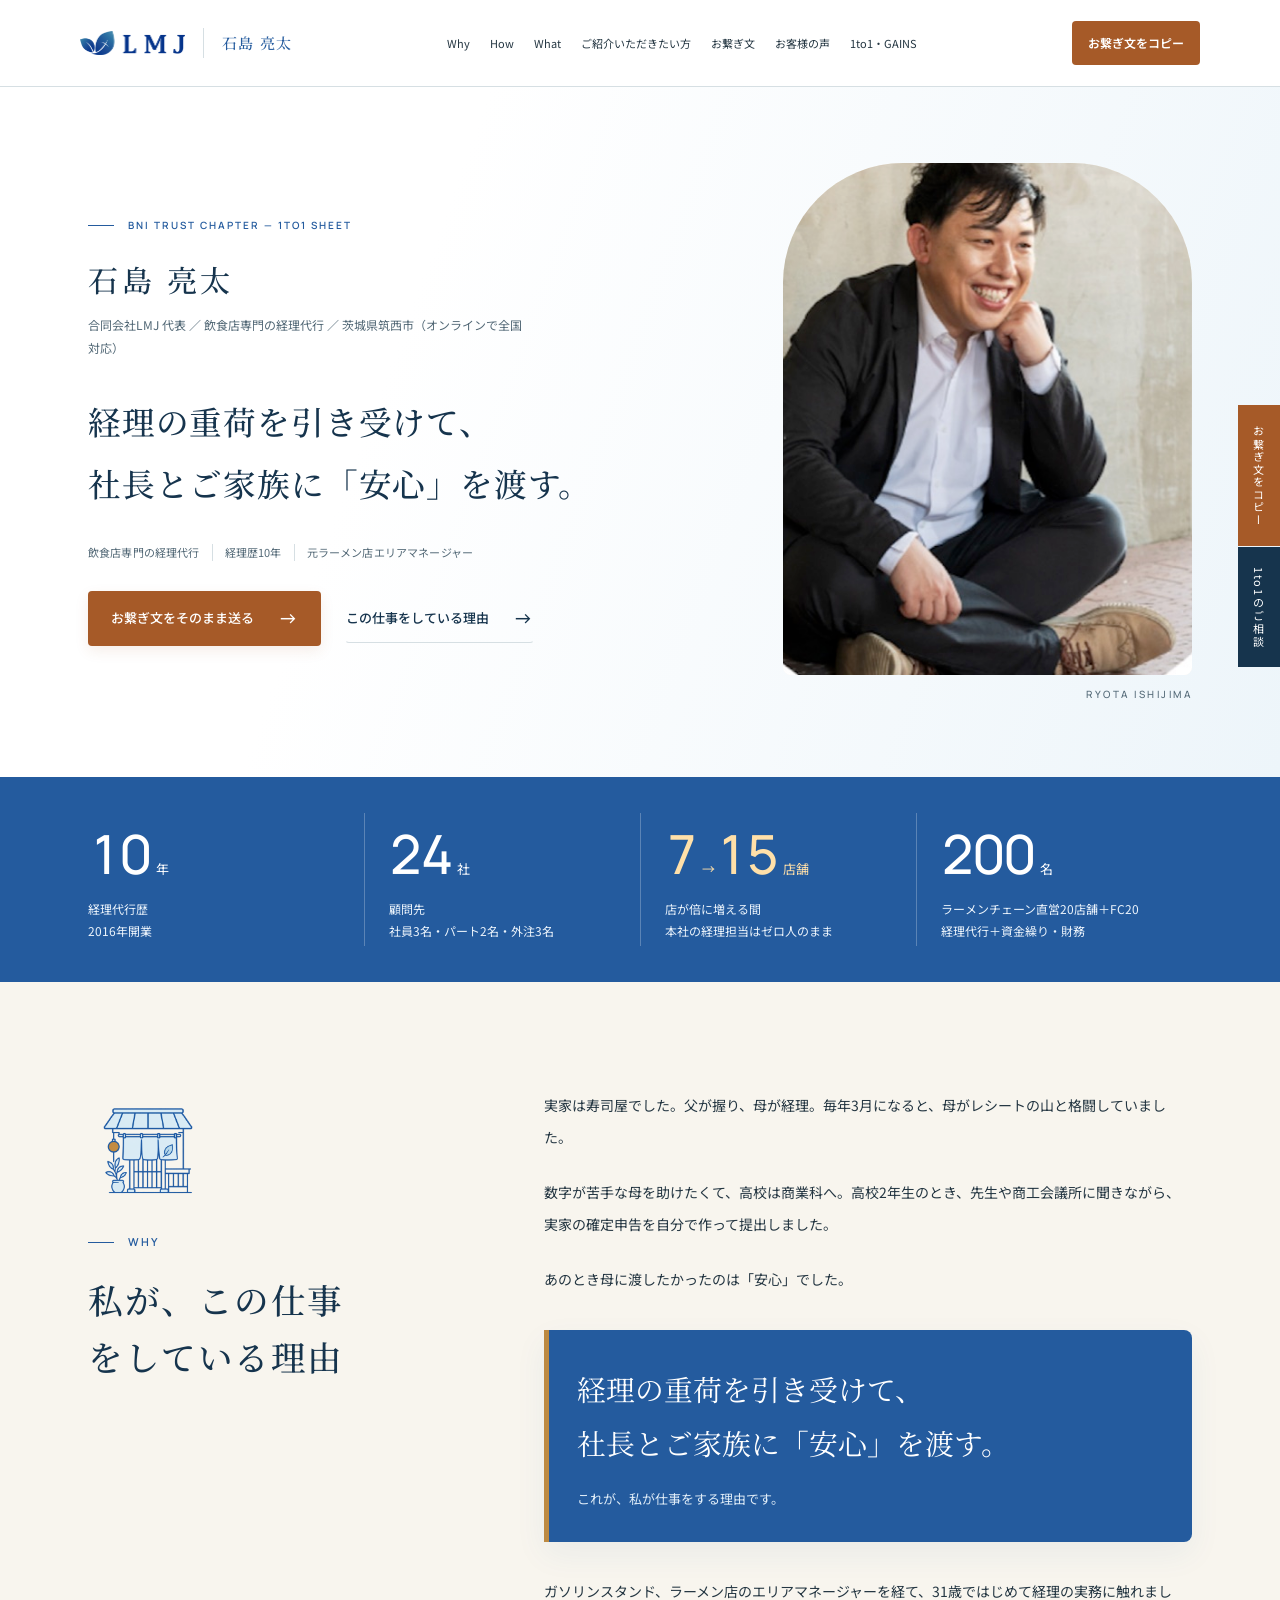
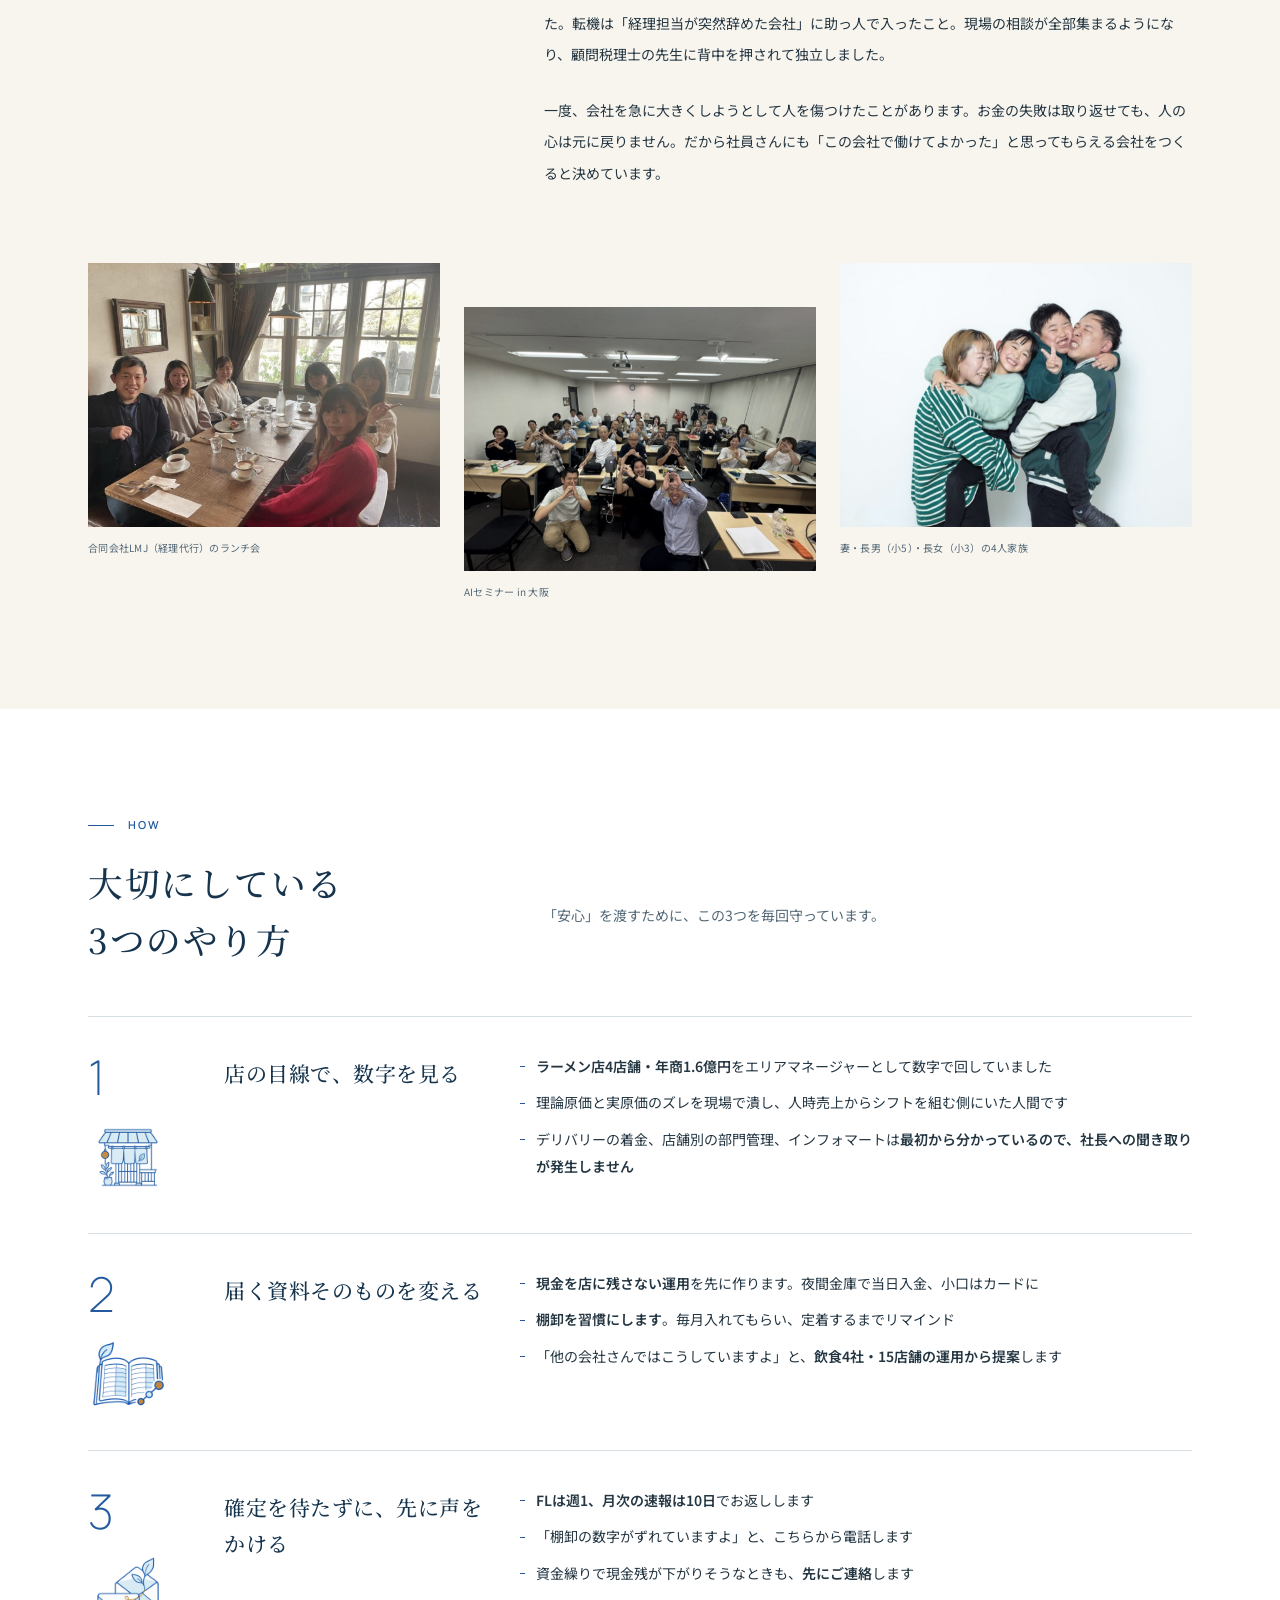
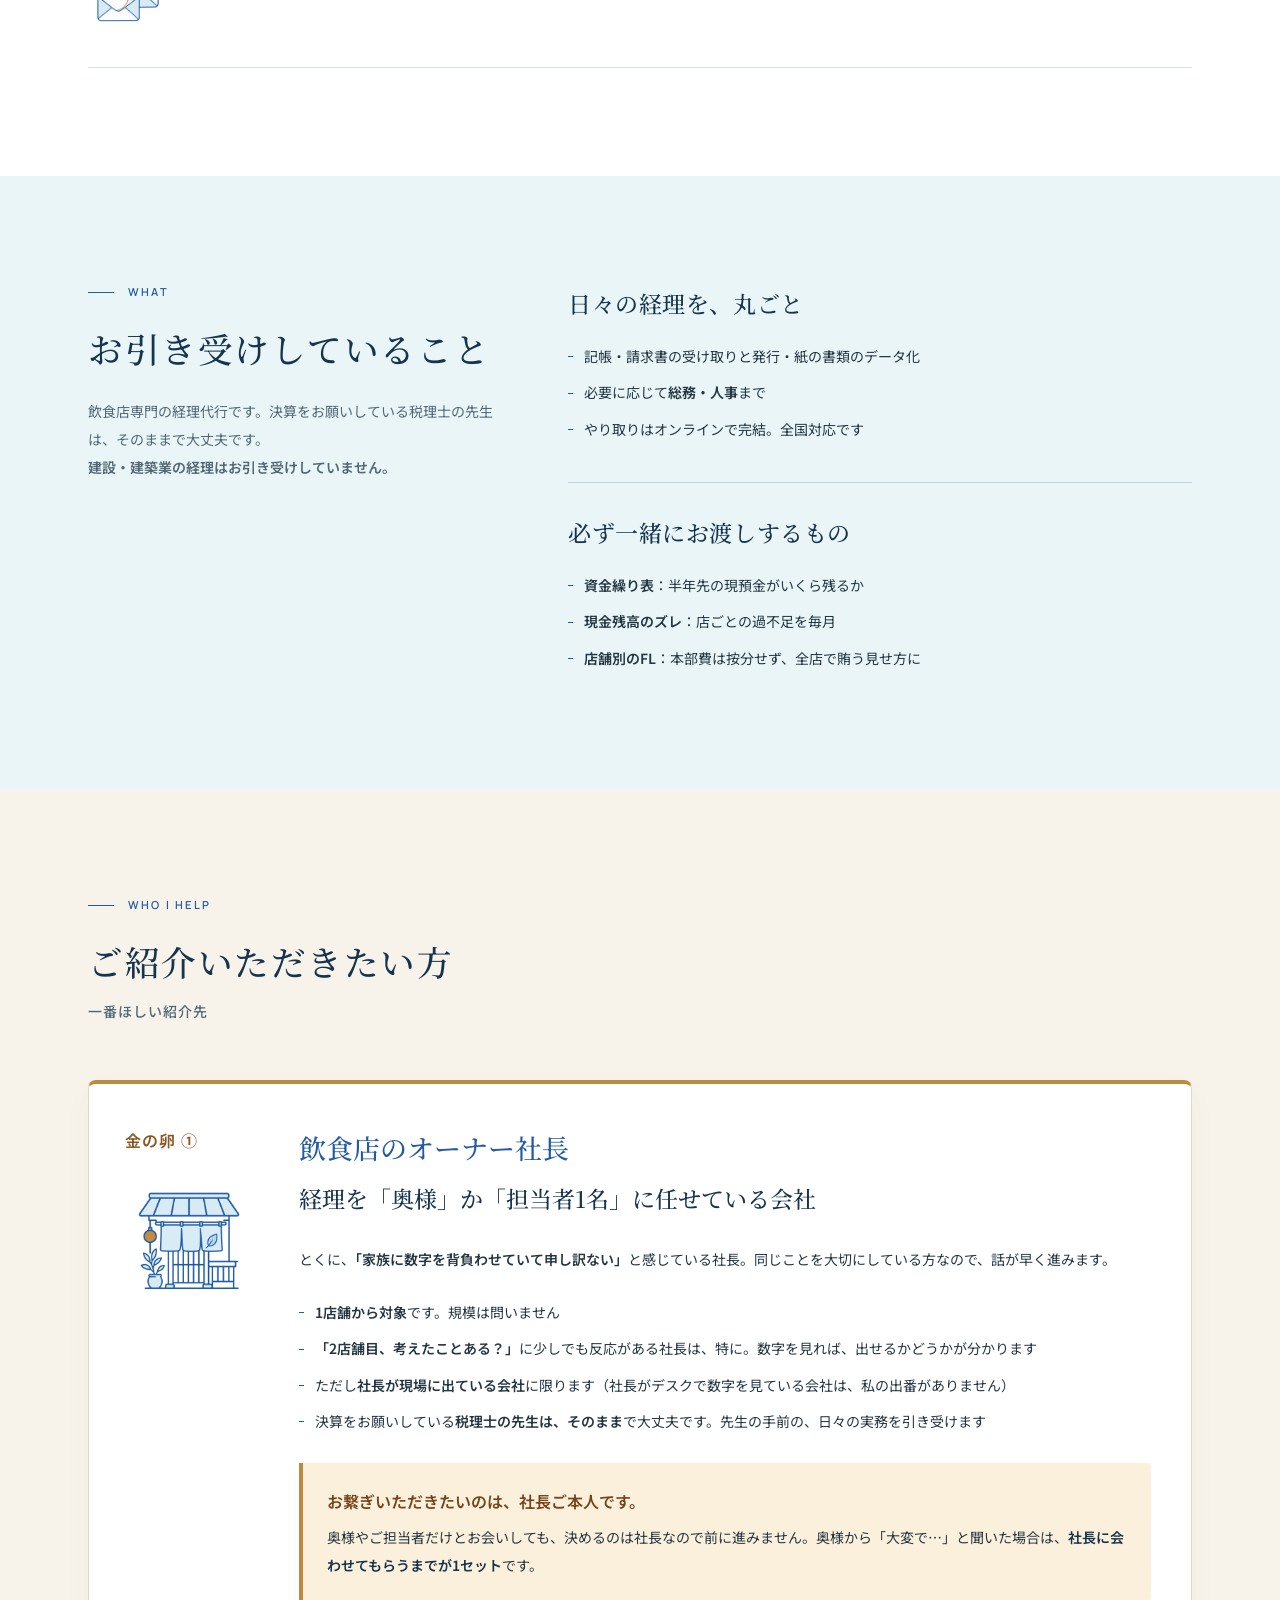
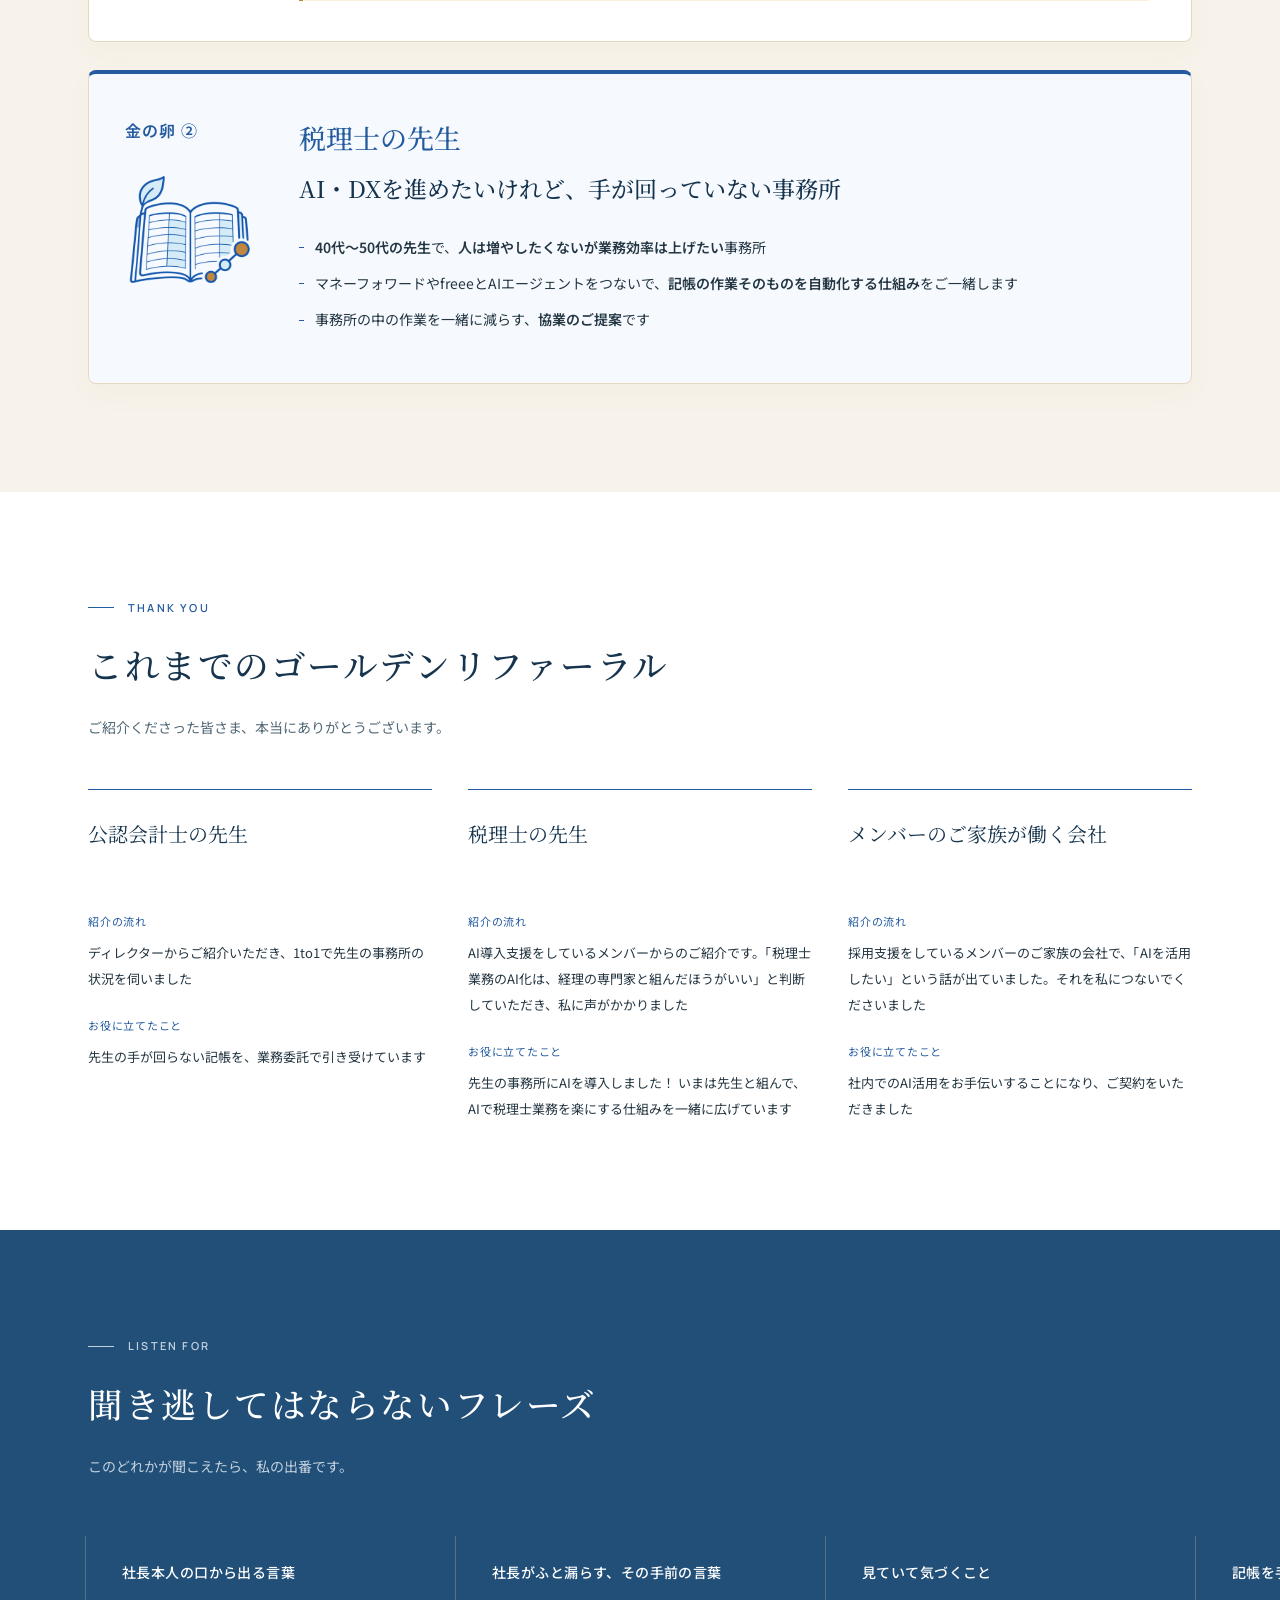
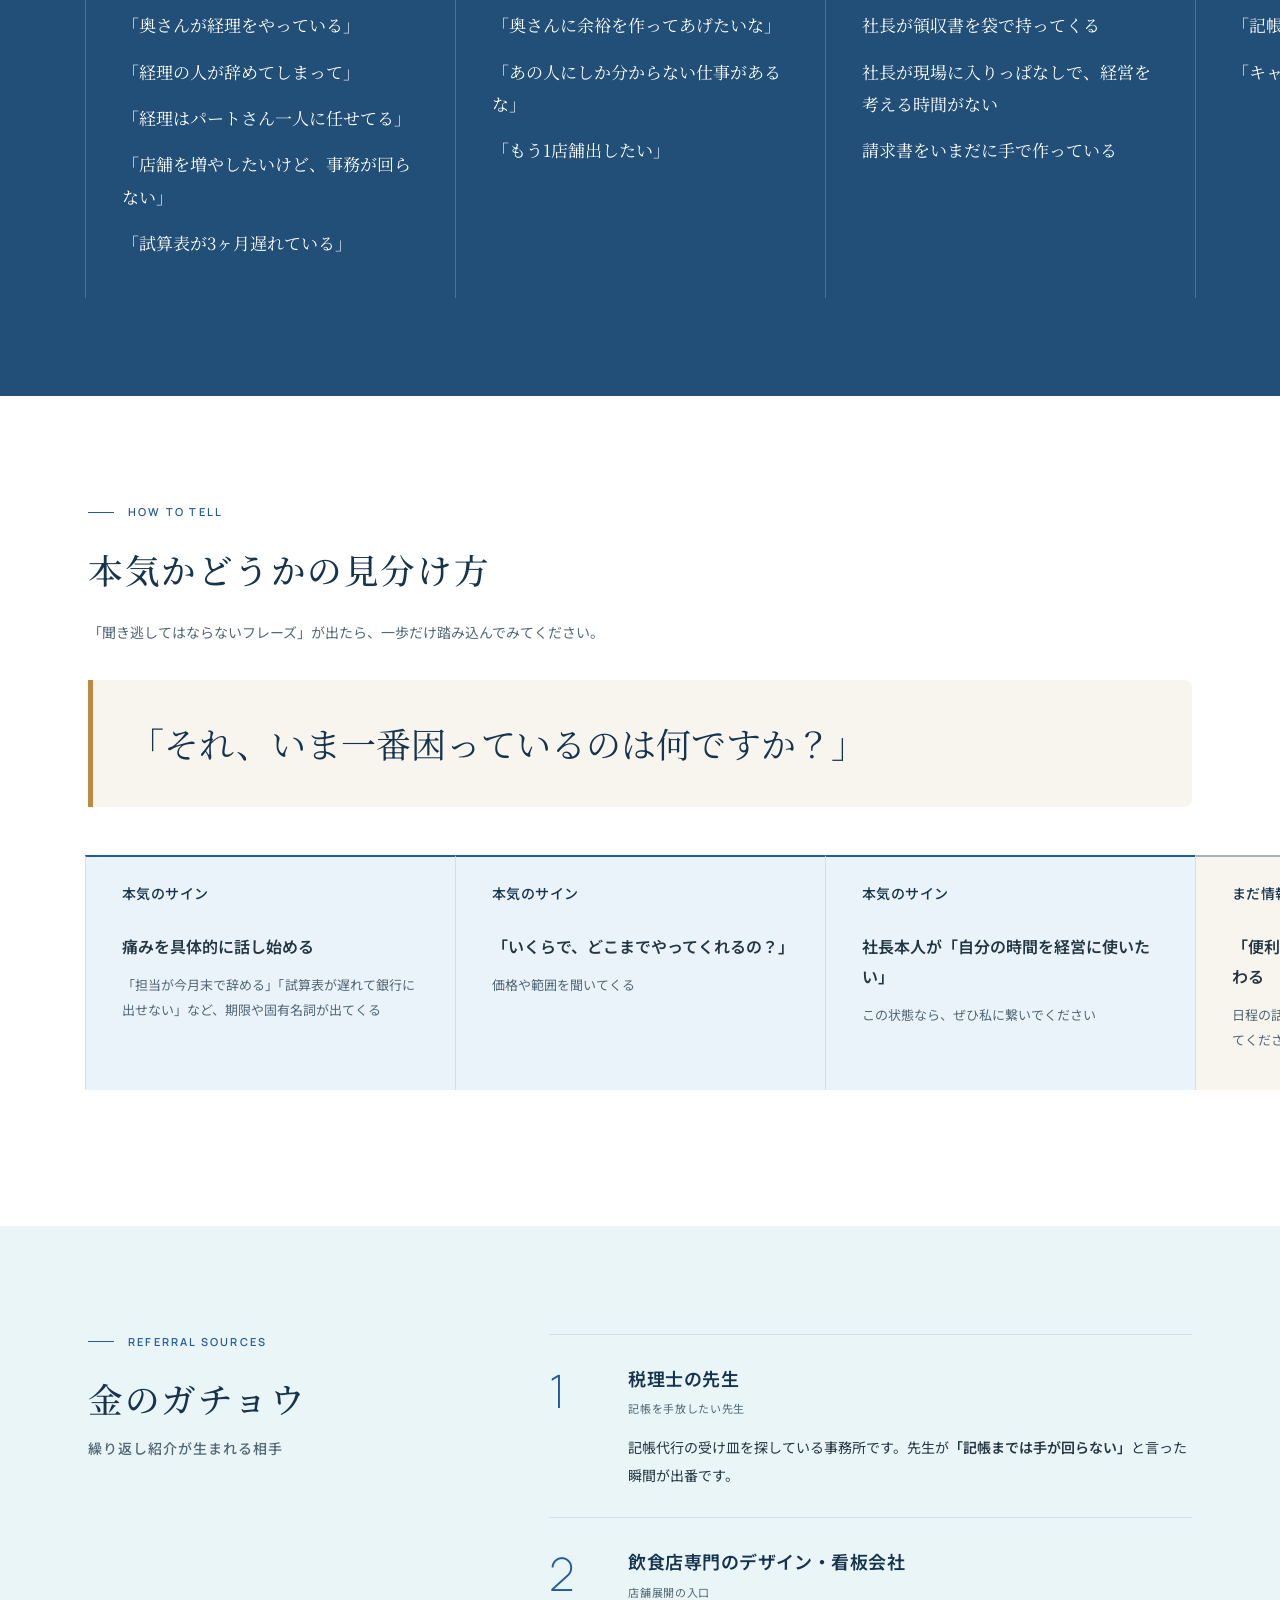
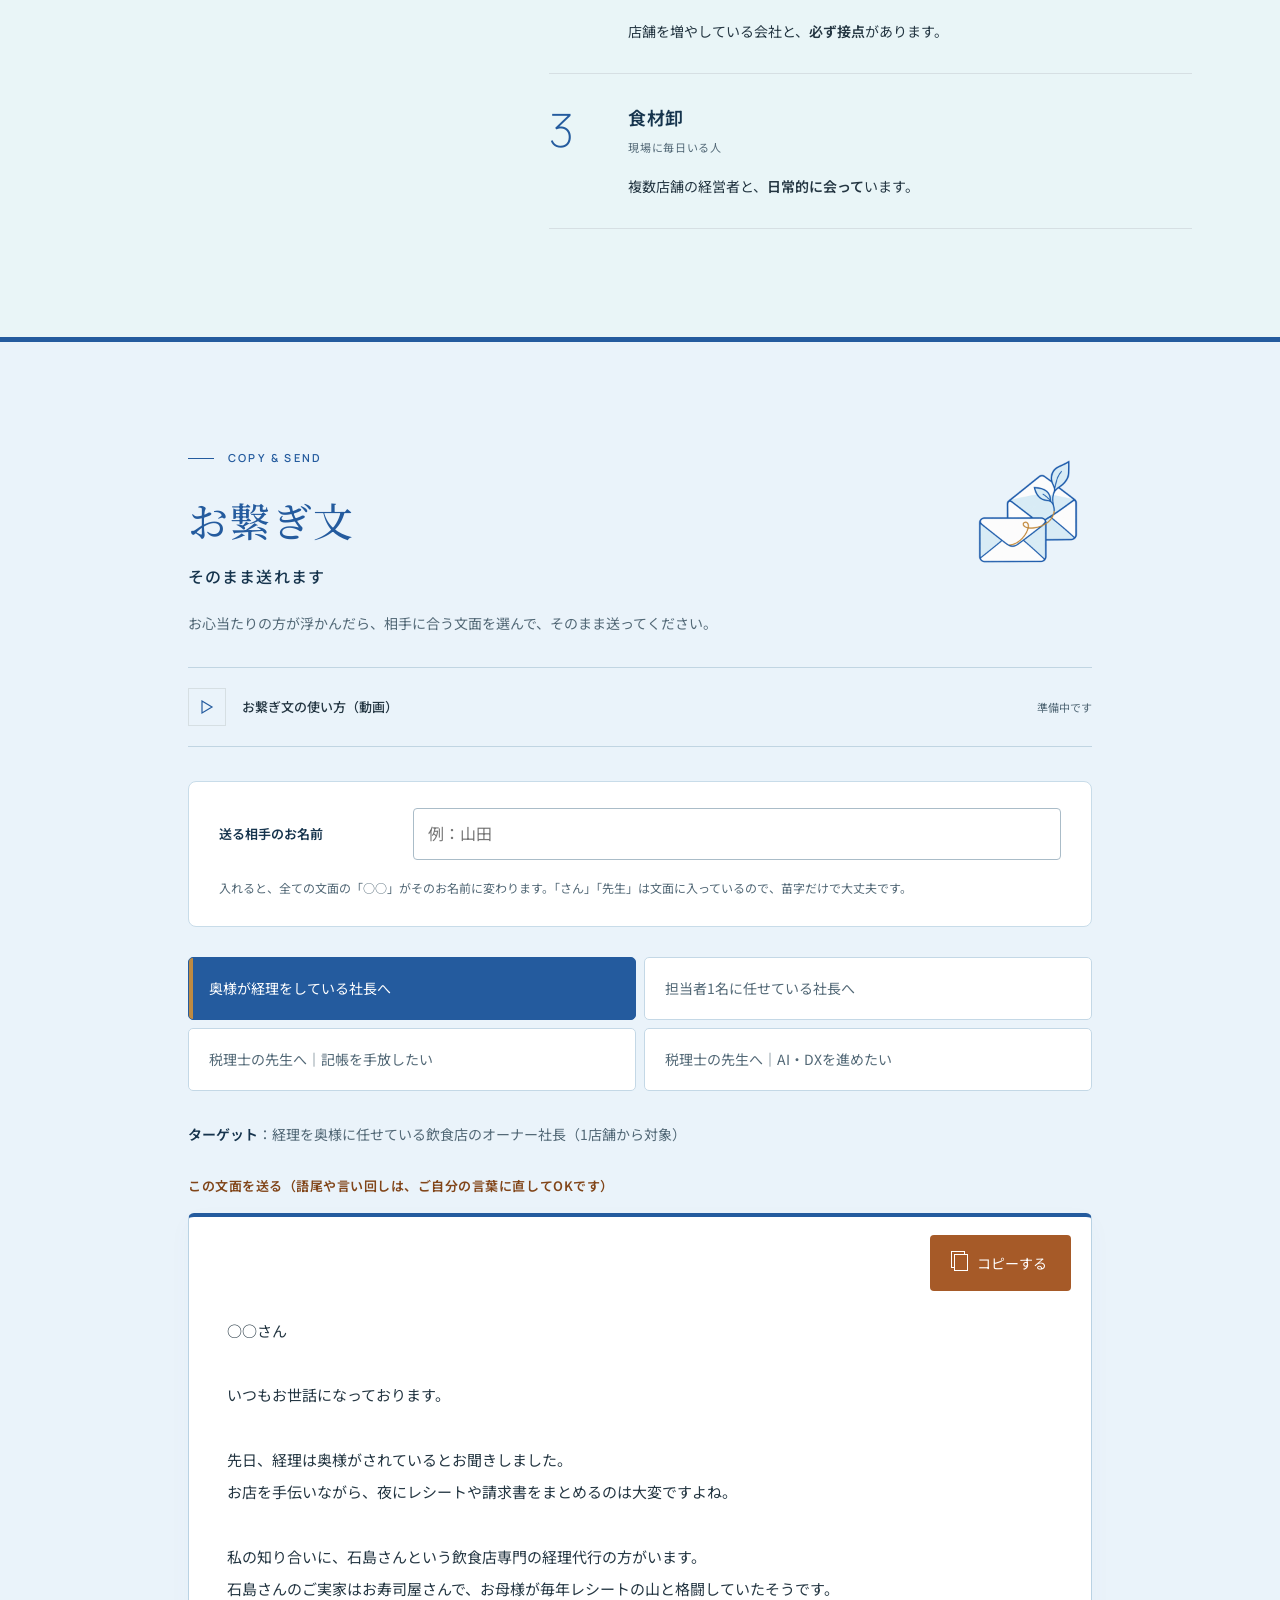
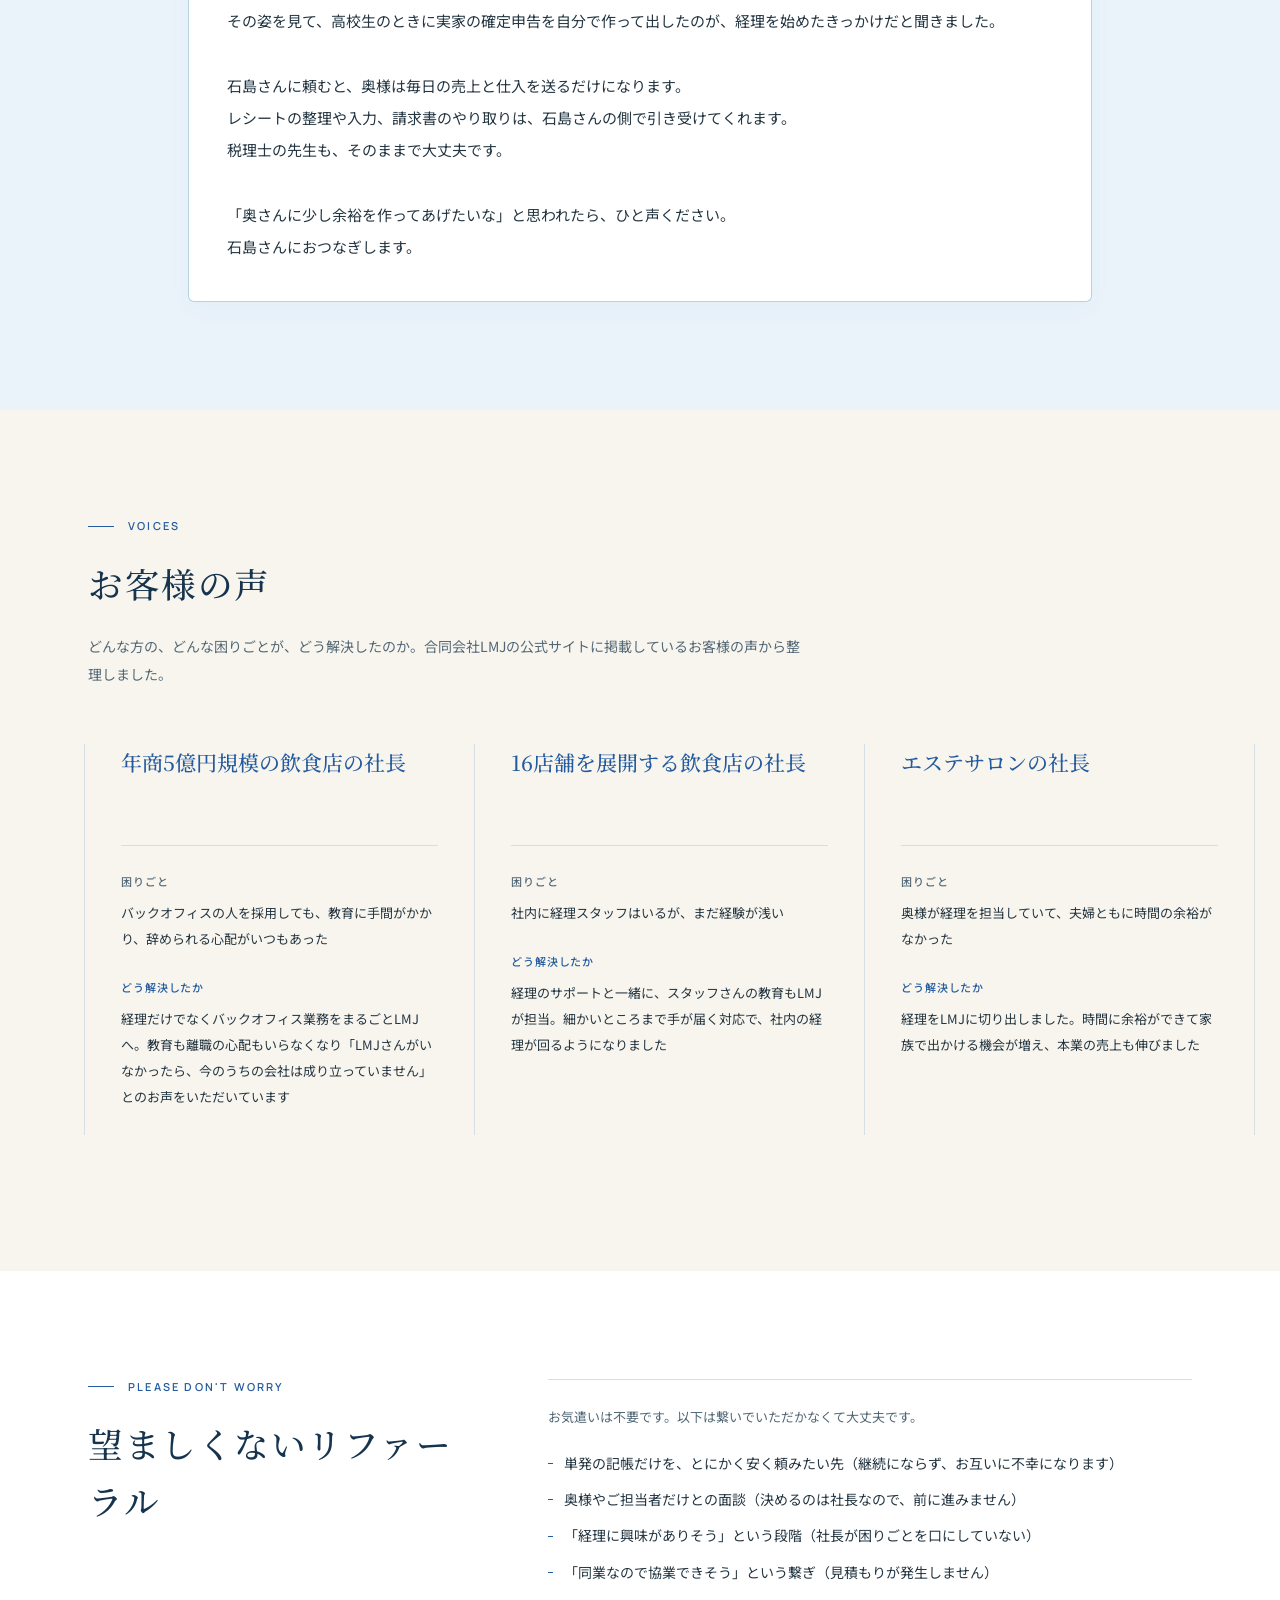
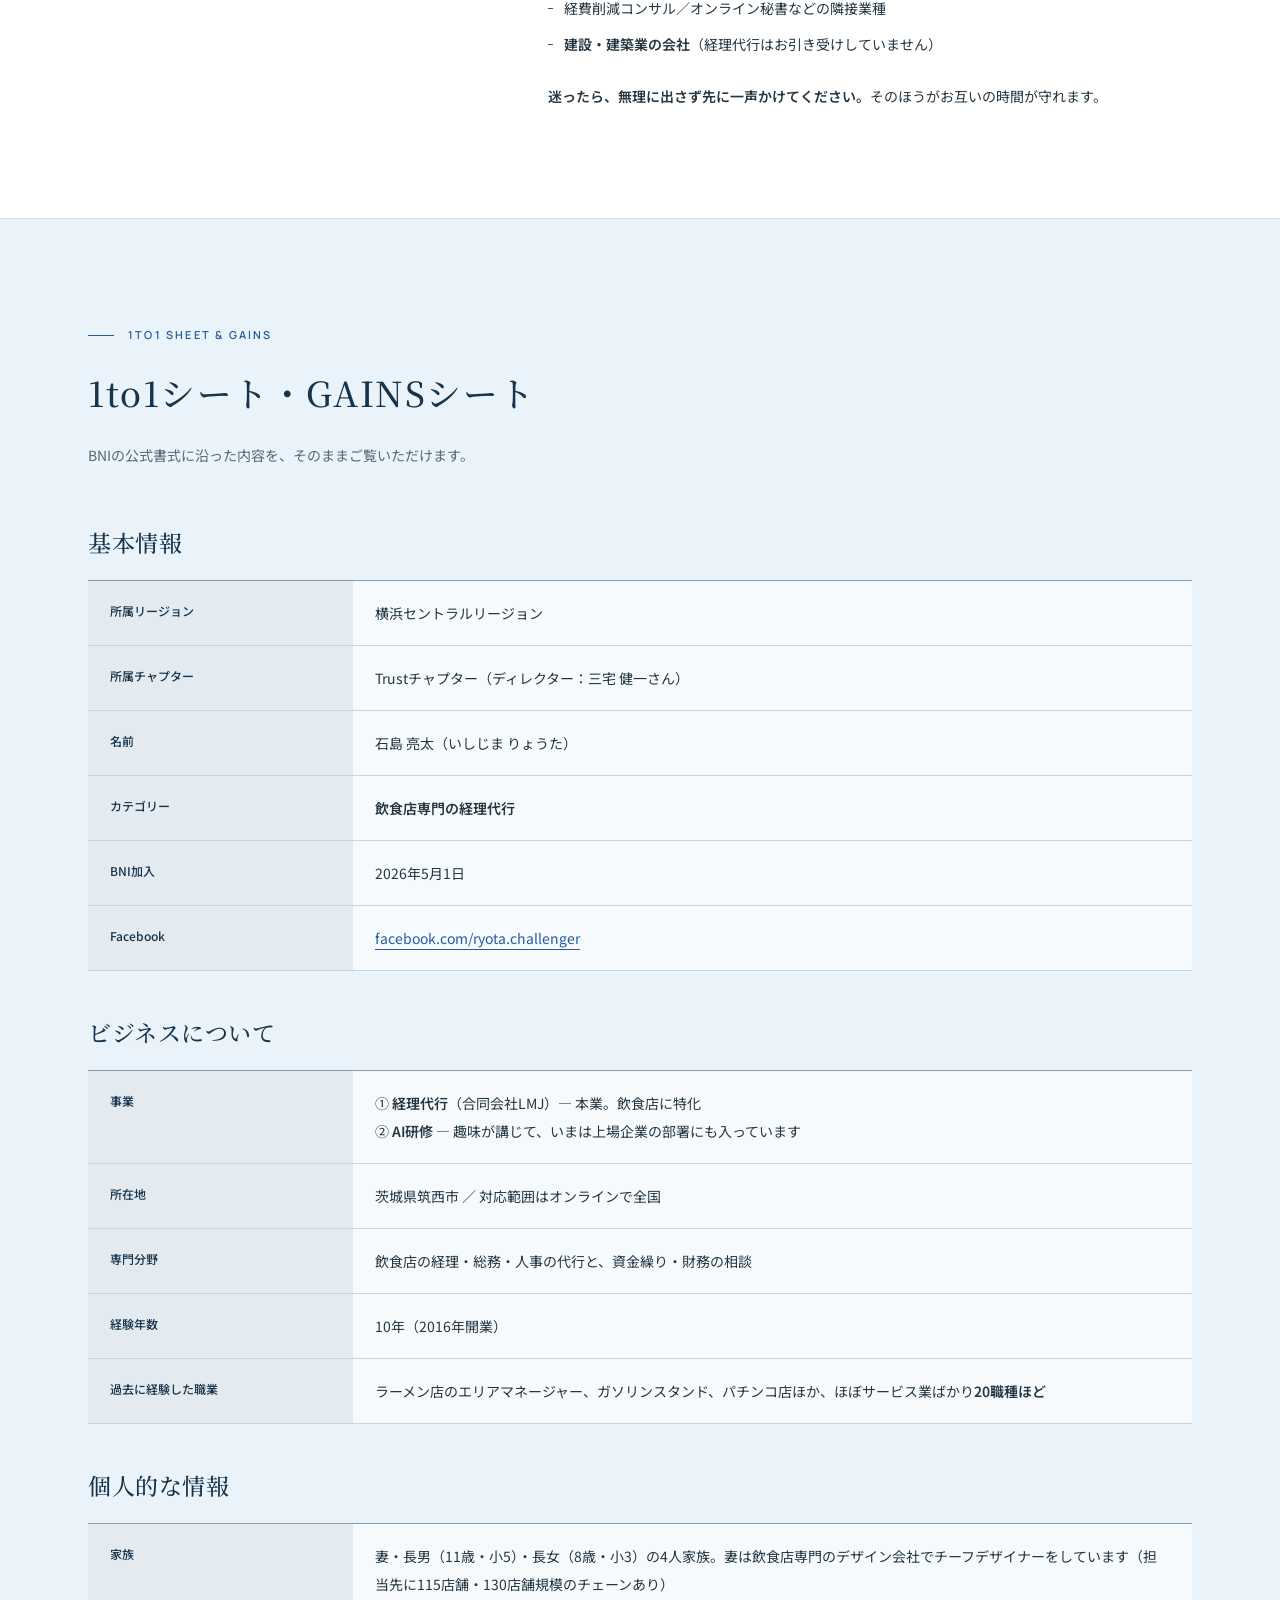
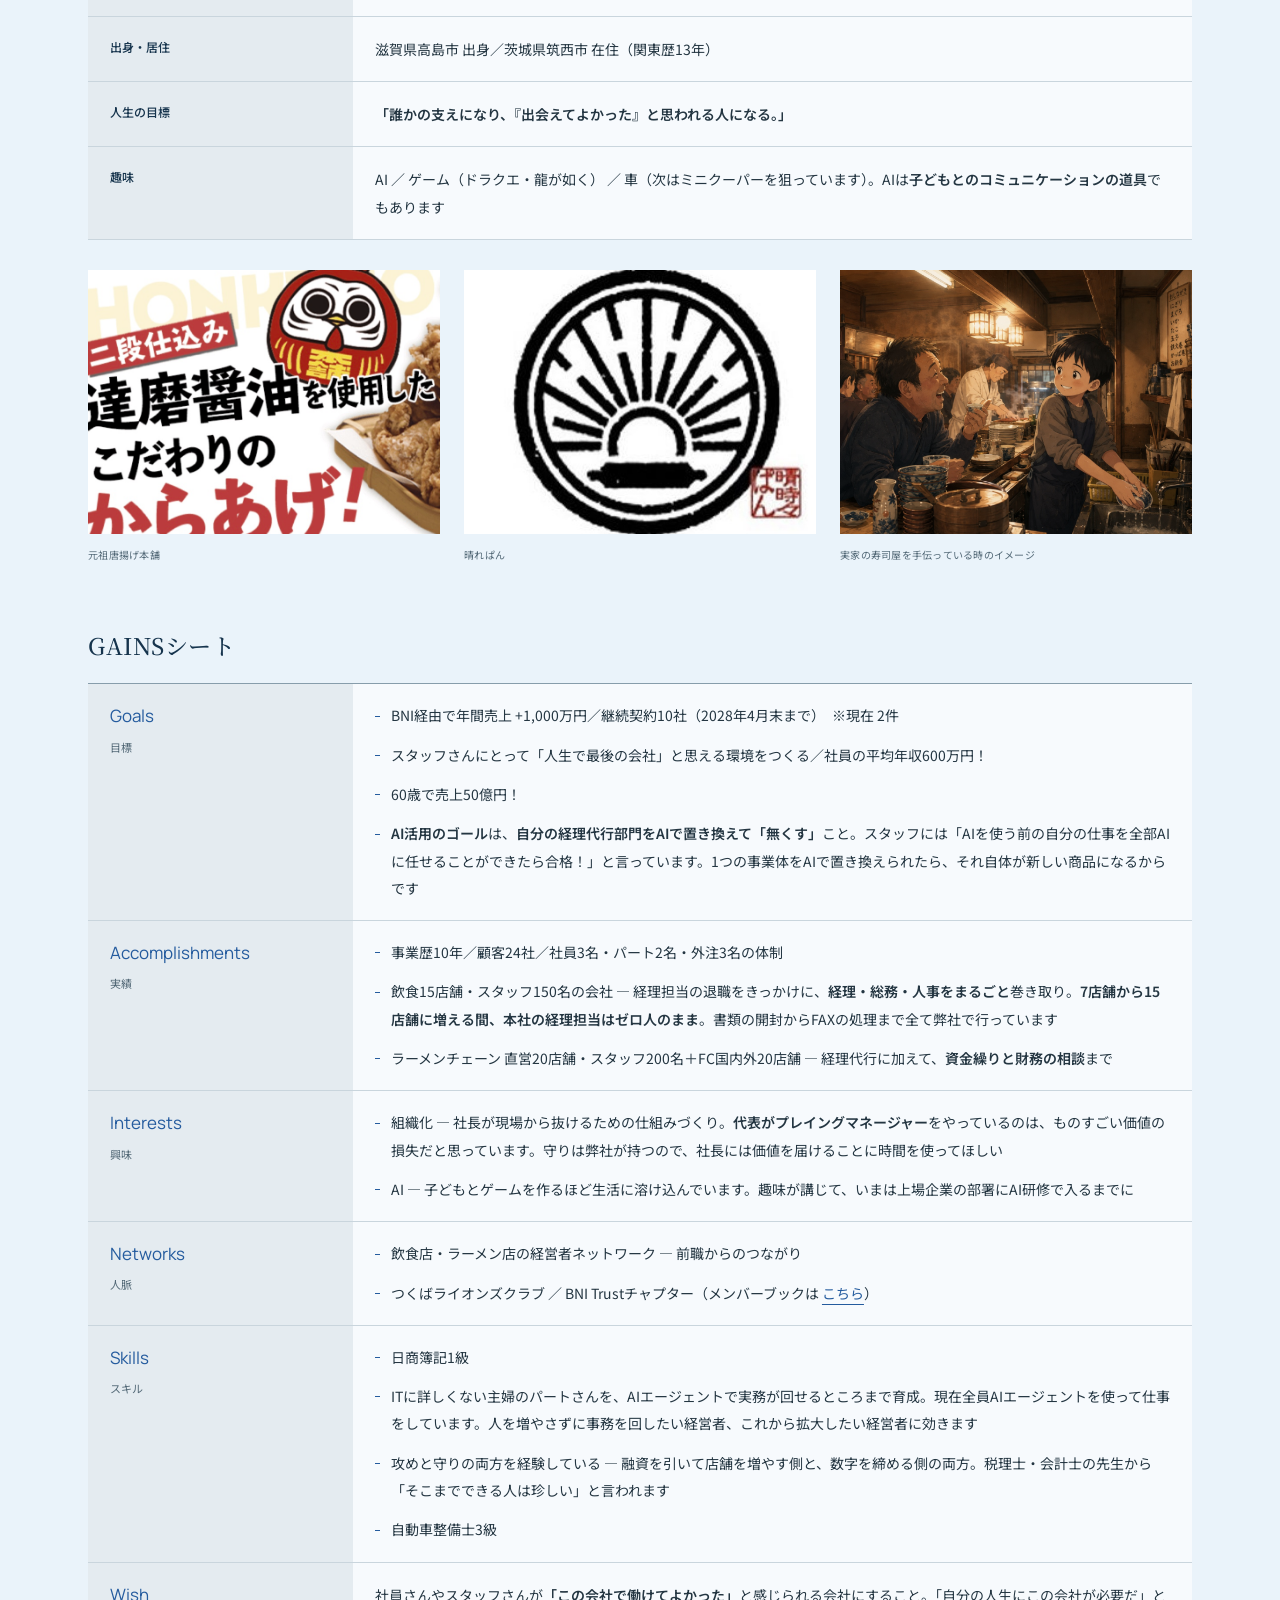
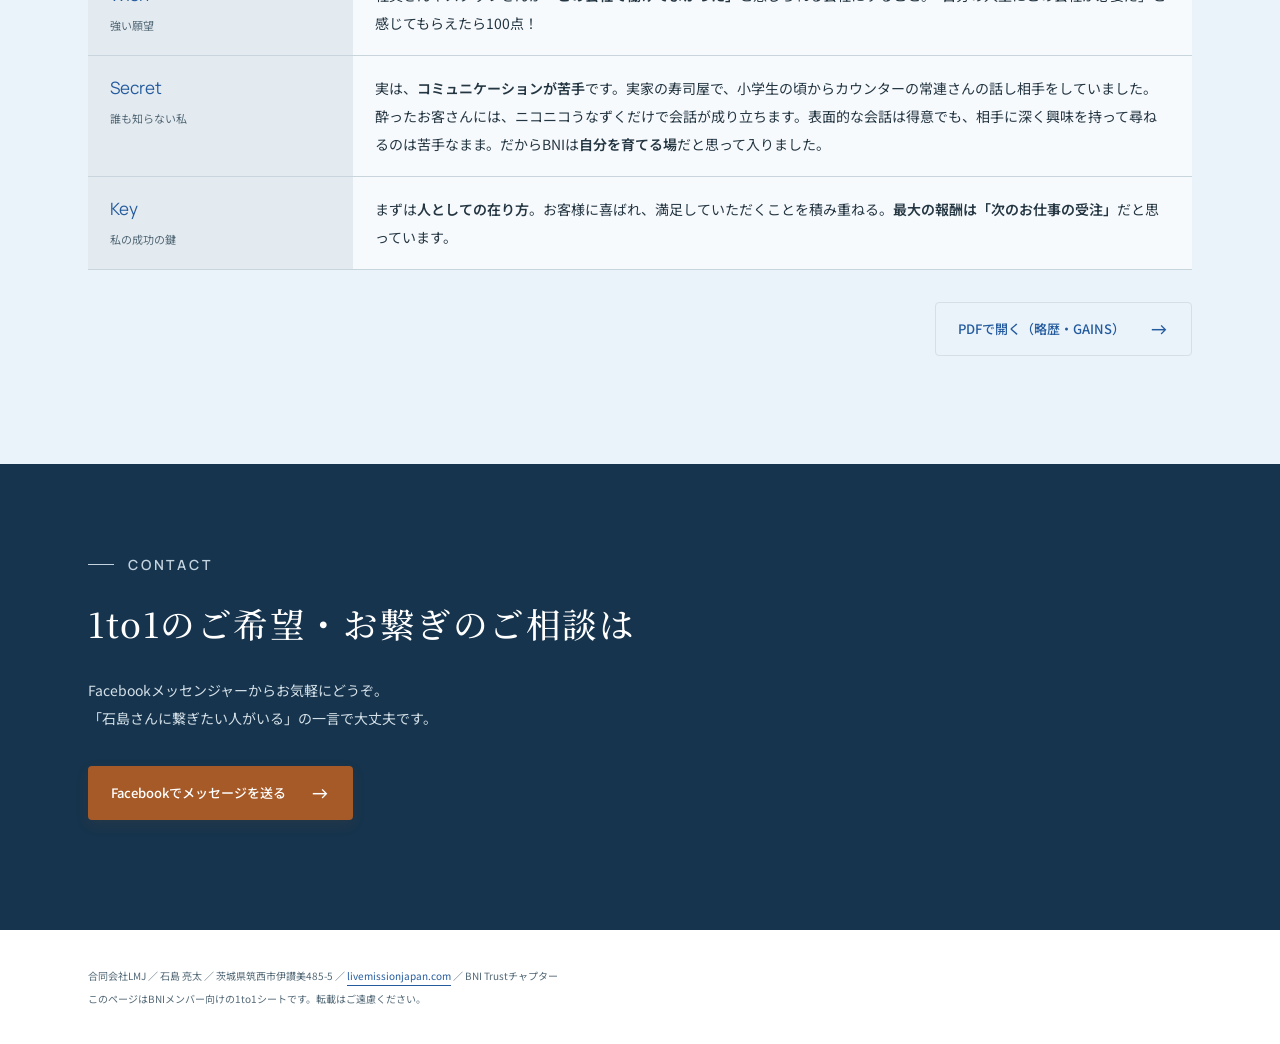
==== index.html @ 7f8de486 "feat: お繋ぎ文から「まず口頭で、ひと言」を削除し、語尾は直してOKの一言を追加 Co-Authored-By: Claude Opus 5.5 <noreply@anthropic.com>" ====
<!DOCTYPE html>
<html lang="ja">
<head>
<meta charset="utf-8">
<meta name="viewport" content="width=device-width, initial-scale=1">
<meta name="robots" content="noindex, nofollow">
<title>石島 亮太｜飲食店専門の経理代行（BNI Trust）1to1シート</title>
<meta name="description" content="飲食店専門の経理代行・石島亮太の1to1シート。お役に立てる方、聞き逃してはならないフレーズ、そのまま送れるお繋ぎ文、略歴・GAINSシート。">
<link rel="preconnect" href="https://fonts.googleapis.com">
<link rel="preconnect" href="https://fonts.gstatic.com" crossorigin>
<link href="https://fonts.googleapis.com/css2?family=Noto+Sans+JP:wght@400;500;600;700&family=Noto+Serif+JP:wght@400;500;600&family=Manrope:wght@200;400;500;600&display=swap" rel="stylesheet">
<style>
:root{--blue:#245b9e;--navy:#16344d;--ink:#243642;--muted:#657580;--line:#d6dfe3;--paper:#f5f6f4;--sky:#edf2f5;--white:#fff;--orange:#b9532e;--serif:'Noto Serif JP','Hiragino Mincho ProN',serif;--sans:'Noto Sans JP','Hiragino Sans',sans-serif;--disp:'Manrope',sans-serif}
*{box-sizing:border-box}
html{scroll-behavior:smooth;scroll-padding-top:110px}
body{margin:0;background:var(--white);color:var(--ink);font-family:var(--sans);font-size:15px;line-height:2;-webkit-font-smoothing:antialiased}
a{color:var(--blue);text-underline-offset:5px}
button,input{font:inherit}
button,a,input{-webkit-tap-highlight-color:transparent}
button{cursor:pointer}
:focus-visible{outline:2px solid var(--blue);outline-offset:5px}
img{display:block;max-width:100%}
p{margin:0 0 20px}
b,strong{font-weight:600}
.wrap,.narrow{width:min(100%,1200px);margin-inline:auto;padding-inline:48px}
.narrow{max-width:1100px}
section{padding:108px 0;scroll-margin-top:20px}
section.tint{background:var(--paper)}
.sec-head{margin-bottom:48px;text-align:left}
.en,.eyebrow{font-family:var(--disp);font-size:11px;line-height:1.5;font-weight:600;letter-spacing:.2em;text-transform:uppercase;color:var(--blue);margin:0 0 20px;display:flex;align-items:center;gap:14px}
.en::before,.eyebrow::before{content:'';width:26px;height:1px;background:currentColor;flex-shrink:0}
h1,h2,h3{color:var(--navy)}
h2{font-family:var(--serif);font-weight:500;font-size:clamp(25px,2.7vw,36px);line-height:1.65;letter-spacing:.045em;margin:0;overflow-wrap:anywhere}
.nowrap{white-space:nowrap}
h2 .sub{display:block;font-family:var(--sans);font-size:14px;color:var(--muted);letter-spacing:.07em;margin-top:10px}
h3{font-size:19px;font-weight:600;line-height:1.7;letter-spacing:.025em;margin:0 0 20px}
.sec-head>p:not(.en){max-width:720px;color:var(--muted);font-size:14px;margin:20px 0 0}
.note{font-size:13px;color:var(--muted)}
.top{position:sticky;top:0;z-index:30;background:rgba(255,255,255,.96);border-bottom:1px solid var(--line)}
.top .wrap{max-width:1440px;display:flex;align-items:center;justify-content:space-between;gap:22px;min-height:86px;padding-inline:40px}
.brand{display:flex;align-items:center;gap:18px;text-decoration:none;flex-shrink:0}
.brand-logo{width:105px;height:auto}
.brand b{font-family:var(--serif);font-size:15px;font-weight:500;letter-spacing:.08em;border-left:1px solid var(--line);padding-left:18px;white-space:nowrap}
.brand small{display:none}
.nav{display:flex;gap:20px;font-size:11px;align-items:center}
.nav a{text-decoration:none;white-space:nowrap;color:var(--ink)}
.nav a:hover{color:var(--blue)}
.top-cta{font-size:12px;color:var(--navy);border-bottom:1px solid var(--blue);padding:9px 0;text-decoration:none;white-space:nowrap}
.side{position:fixed;right:0;top:45%;z-index:20;display:flex;flex-direction:column;gap:1px}
.side a{writing-mode:vertical-rl;background:var(--navy);color:#fff;text-decoration:none;font-size:11px;letter-spacing:.15em;padding:20px 10px}
.side a.o{background:var(--blue)}
.hero{position:relative;background:#fff}
.hero .wrap{display:grid;grid-template-columns:minmax(0,1.55fr) minmax(0,1fr);gap:60px;align-items:center;padding-top:76px;padding-bottom:76px}
.hero-copy{grid-column:1;grid-row:1}
.hero-logo{width:148px;height:auto;margin:0 0 28px}
.hero .eyebrow{font-size:10px;margin-bottom:24px}
.hero h1{font-family:var(--serif);font-weight:500;font-size:30px;letter-spacing:.12em;margin:0 0 12px;line-height:1.5}
.hero .role{font-size:11px;color:var(--muted);line-height:1.9;max-width:440px;margin:0 0 30px}
.hero .lead{font-family:var(--serif);font-weight:500;font-size:clamp(25px,2.55vw,37px);line-height:1.9;letter-spacing:.025em;margin:0 0 30px;color:var(--navy)}
.portrait{grid-column:2;grid-row:1;margin:0;position:relative;padding:0 0 26px 24px;border-left:1px solid var(--line)}
.portrait-frame{overflow:hidden;background:var(--paper);aspect-ratio:4/5}
.portrait img{width:100%;height:100%;object-fit:cover;transform:scale(1.24);object-position:48% 50%}
.portrait::after{content:'RYOTA ISHIJIMA';position:absolute;bottom:0;right:0;font:500 10px var(--disp);letter-spacing:.25em;color:var(--muted)}
.badges{display:flex;flex-wrap:wrap;gap:5px 0;margin-bottom:30px}
.badge{font-size:10px;letter-spacing:.015em;color:var(--muted);padding:0 12px;border-left:1px solid var(--line);line-height:1.6}
.badge:first-child{border:0;padding-left:0}
.btns{display:flex;align-items:center;flex-wrap:wrap;gap:12px 24px}
.btn{display:inline-flex;align-items:center;justify-content:space-between;gap:24px;padding:15px 22px;font-size:12px;font-weight:500;text-decoration:none;line-height:1.7;border:1px solid transparent;transition:background .2s,color .2s;max-width:100%}
.ar{font-size:20px;font-family:var(--disp);line-height:1;flex-shrink:0}
.btn-orange{background:var(--orange);color:white}
.btn-orange:hover{background:#984224}
.btn-line{padding:12px 0;color:var(--navy);border-bottom:1px solid var(--line)}
.btn-line:hover{border-bottom-color:var(--blue)}
.btn-blue{background:var(--blue);color:white}
.btn-ghost{border-color:var(--line);color:var(--blue)}
.btn-ghost:hover{background:var(--sky)}
.stats{border-top:1px solid var(--line);border-bottom:1px solid var(--line);background:#fff}
.stats .wrap{display:grid;grid-template-columns:repeat(4,minmax(0,1fr));padding-block:32px}
.stat{padding:5px 24px;border-left:1px solid var(--line)}
.stat:first-child{padding-left:0;border:0}
.stat:last-child{padding-right:0}
.stat b{display:block;font-family:var(--disp);font-weight:400;font-size:46px;line-height:1.3;letter-spacing:-.04em;color:var(--blue);font-variant-numeric:tabular-nums;white-space:nowrap}
.stat b small{font-family:var(--sans);font-size:13px;letter-spacing:0;margin-left:6px;font-weight:400}
.stat .lbl{display:block;font-size:11px;color:var(--muted);line-height:1.8;margin-top:10px}
#origin .narrow{display:grid;grid-template-columns:1fr 1.65fr;gap:0 80px;max-width:1200px}
#origin .sec-head{align-self:start;position:sticky;top:130px}
#origin h2{max-width:270px}
#origin .narrow>.rv:not(.sec-head)>p{font-size:14px;line-height:2.25;margin-bottom:24px}
.pull{font-family:var(--serif);font-size:25px;color:var(--navy);line-height:1.9;letter-spacing:.025em;border-top:1px solid var(--line);border-bottom:1px solid var(--line);margin:34px 0;padding:28px 0}
.pull-s{display:block;font:13px/1.8 var(--sans);color:var(--muted);margin-top:16px;letter-spacing:0}
.photos{display:grid;grid-template-columns:repeat(3,minmax(0,1fr));gap:24px;margin-top:45px}
#origin .photos{grid-column:1/-1;align-items:start;margin-top:50px}
#origin .photos figure:nth-child(2){margin-top:44px}
.photos figure{margin:0;min-width:0}
.photos img{width:100%;aspect-ratio:4/3;object-fit:cover;filter:saturate(.75)}
.photos figcaption{font-size:10px;color:var(--muted);margin-top:12px;line-height:1.8;letter-spacing:.025em}
.grid2,.grid3{display:grid;grid-template-columns:repeat(2,minmax(0,1fr));gap:48px}
.card{min-width:0}
ul.clean{list-style:none;padding:0;margin:0}
ul.clean li{position:relative;padding-left:16px;margin:9px 0;font-size:14px;line-height:1.95}
ul.clean li::before{content:'';position:absolute;left:0;top:.95em;width:5px;height:1px;background:var(--blue)}
#how .sec-head{display:grid;grid-template-columns:1fr 1.6fr;column-gap:50px}
#how .sec-head .en{grid-column:1/-1}
#how .sec-head>p:not(.en){margin:8px 0 0;align-self:center}
#how .grid3{display:block;border-top:1px solid var(--line)}
.how{display:grid;grid-template-columns:100px 260px 1fr;gap:36px;padding:36px 0;border-bottom:1px solid var(--line)}
.how-n{font-family:var(--disp);font-size:64px;font-weight:200;color:var(--blue);line-height:1}
.how h3{font-family:var(--serif);font-size:21px;font-weight:500;padding-top:3px}
.how ul.clean li:first-child{margin-top:0}
#what.tint{background:var(--navy);color:#f0f4f7}
#what h2,#what h3{color:#fff}
#what .en,#what .sec-head>p:not(.en){color:#c3d2df}
#what .wrap{display:grid;grid-template-columns:1fr 1.5fr;gap:64px}
#what .sec-head{margin:0}
#what .grid2{display:block}
#what .card{padding:30px 0;border-top:1px solid #547086}
#what .card:first-child{padding-top:0;border-top:0}
#what .card:last-child{padding-bottom:0}
#what h3{font-family:var(--serif);font-weight:500;font-size:23px}
#what ul.clean li::before{background:#a8c9e7}
#help .narrow{max-width:1200px}
#help .sec-head{margin-bottom:56px}
.egg{border-top:1px solid var(--navy);position:relative;padding:32px 0 44px 220px}
.egg-no{position:absolute;left:0;top:35px;font-size:14px;color:var(--blue);letter-spacing:.08em}
.egg .big{font-family:var(--serif);font-size:25px;line-height:1.8;font-weight:500;color:var(--navy);margin:0 0 8px}
.egg-why{margin:26px 0;font-size:14px;line-height:2}
.egg2{padding-bottom:0;border-top-color:var(--line)}
.egg2 .clean{margin-top:24px}
.warn{margin-top:28px;padding:20px 24px;background:var(--sky);border-left:2px solid var(--blue);font-size:13px}
.warn b{color:var(--navy)}
#past .narrow{max-width:1200px}
.past{display:grid;grid-template-columns:repeat(3,minmax(0,1fr));gap:36px}
.past-i{border-top:1px solid var(--blue);padding-top:26px}
.past-who{font-family:var(--serif);font-size:20px;color:var(--navy);line-height:1.8;min-height:72px}
.past-i dl{margin:0}
.past-i dt{font-size:11px;letter-spacing:.07em;color:var(--blue);margin:22px 0 8px}
.past-i dd{margin:0;font-size:13px;line-height:2}
#phrases.tint{background:var(--navy);color:white;padding-bottom:70px}
#phrases h2,#phrases h3{color:white}
#phrases .en,#phrases .sec-head>p:not(.en){color:#c3d2df}
.flow{overflow-x:auto;overflow-y:hidden;max-width:100%;position:relative;cursor:grab;user-select:none;-webkit-user-select:none;touch-action:pan-y pinch-zoom;scrollbar-width:thin;scrollbar-color:#9baeba transparent;padding:8px 0 28px;overscroll-behavior-x:contain}
.flow.drag{cursor:grabbing}
.flow:focus-visible{outline-offset:-3px}
.flow-track{display:flex;gap:0;width:max-content;min-width:100%;align-items:stretch}
.flow .card,.flow .vcard{width:370px;flex:0 0 auto;padding:25px 36px;border-left:1px solid var(--line)}
.flow-track{padding-left:max(24px,calc((100vw - 1104px)/2))}
.flow h3{font-size:14px;font-weight:500;margin-bottom:25px;letter-spacing:.03em}
.flow .clean li{font-family:var(--serif);font-size:17px;padding:0;margin-bottom:14px;line-height:1.9}
.flow .clean li::before{display:none}
#phrases .flow .card{border-color:#567084}
#serious .sec-head{margin-bottom:34px}
.q{font-family:var(--serif);font-size:clamp(23px,3vw,37px);color:var(--navy);line-height:1.8;padding:32px 0 48px;border-top:1px solid var(--line);margin:0}
#serious .flow .card{border-top:2px solid var(--blue);background:var(--sky)}
#serious .flow .sign-no{border-top-color:#a9b2b7;background:var(--paper)}
.fcard p{margin-bottom:12px;font-size:16px;line-height:1.9}
.fcard p.note{font-size:13px}
#goose .wrap{display:grid;grid-template-columns:1fr 1.65fr;gap:72px}
.gooses{border-top:1px solid var(--line)}
.goose-c{display:grid;grid-template-columns:55px 1fr;gap:0 24px;padding:28px 0;border-bottom:1px solid var(--line)}
.gn{grid-row:1/4;font-family:var(--disp);font-size:46px;font-weight:200;line-height:1.2;color:var(--blue)}
.goose-c h3{margin:0;font-size:18px}
.goose-c .note{margin:4px 0 14px;font-size:11px;letter-spacing:.06em}
.goose-c>p:last-child{grid-column:2;margin:0;font-size:14px}
#referral .narrow{max-width:1000px}
#referral .sec-head{margin-bottom:30px}
.video{margin:0 0 34px}
.video-ph{display:grid;grid-template-columns:38px 1fr auto;align-items:center;gap:16px;border-block:1px solid var(--line);padding:20px 0}
.video-ph .play{display:grid;place-items:center;color:var(--blue);font-size:15px;border:1px solid var(--line);height:38px}
.video-ph b{font-size:13px;font-weight:500}
.video-ph .note{font-size:11px}
.namefill{display:grid;grid-template-columns:170px 1fr;gap:16px 24px;padding:26px 30px;background:var(--sky);margin-bottom:40px}
.namefill label{font-size:13px;align-self:center;font-weight:600;color:var(--navy)}
.namefill input{width:100%;min-width:0;border:1px solid #aabcc8;border-radius:0;padding:12px 14px;background:white;color:var(--ink);font-size:16px;line-height:1.6}
.namefill .note{grid-column:1/-1;margin:0;font-size:12px}
.tabs{display:grid;grid-template-columns:1fr 1fr;gap:0;margin-bottom:30px;border-top:1px solid var(--line)}
.tab{border:0;border-bottom:1px solid var(--line);background:var(--paper);padding:19px 18px;color:var(--muted);font-size:13px;text-align:left;line-height:1.8;position:relative}
.tab:nth-child(odd){border-right:1px solid var(--line)}
.tab.on{background:var(--navy);color:#fff}
.tab.on::after{content:'';position:absolute;inset:0 auto 0 0;width:3px;background:#7eadd4}
.tab:hover:not(.on){background:var(--sky);color:var(--navy)}
.panel{display:none;scroll-margin-top:110px}
.panel.on{display:block}
.target{font-size:12px;color:var(--muted);line-height:1.9;margin-bottom:22px}
.target b{color:var(--navy)}
.talk{font-family:var(--serif);font-size:17px;line-height:2;padding:0 0 26px;margin-bottom:28px;border-bottom:1px solid var(--line)}
.phase{display:inline-block;font-family:var(--sans);font-size:12px;color:var(--blue);font-weight:500;letter-spacing:.04em;margin:0 0 14px;background:none}
.msgbox{display:flex;flex-direction:column;align-items:stretch;border:1px solid var(--line);background:#fafbf9}
.copy{align-self:flex-end;display:flex;align-items:center;gap:9px;background:var(--blue);color:white;border:0;padding:13px 22px;font-size:13px;margin:18px 20px 0;min-height:44px}
.copy::before{content:'';width:12px;height:15px;border:1px solid currentColor;box-shadow:-3px -3px 0 -1px var(--blue),-3px -3px 0 0 currentColor}
.copy:hover,.copy.done{background:var(--navy)}
pre.msg{font-family:var(--sans);font-size:14px;line-height:2.15;white-space:pre-wrap;overflow-wrap:anywhere;margin:0;padding:24px 38px 38px;color:var(--ink)}
#voices .sec-head{width:min(100%,1200px);margin-inline:auto;padding-inline:48px}
#voices .flow .vcard{width:390px;background:transparent;padding-top:0}
.vcard .who{font-family:var(--serif);font-size:21px;font-weight:500;color:var(--navy);line-height:1.8;border-bottom:1px solid var(--line);padding-bottom:24px;min-height:102px;margin-bottom:24px}
.vcard dl{margin:0;font-size:13px;line-height:2}
.vcard dt{font-size:11px;font-weight:500;color:var(--muted);letter-spacing:.08em;margin-bottom:8px}
.vcard dt.fix{margin-top:24px;color:var(--blue)}
.vcard dd{margin:0}
#not .narrow{max-width:1200px}
#not .narrow>div>.rv{display:grid;grid-template-columns:1fr 1.65fr;gap:70px}
#not .card{border-top:1px solid var(--line);padding-top:24px}
#not .card>p:last-child{font-size:14px;margin:24px 0 0}
#sheets{background:var(--sky);border-top:1px solid var(--line)}
#sheets .sec-head{margin-bottom:54px}
.sheet{display:none;color:var(--ink)}
.sheet.on{display:block}
.sheet h3{font-family:var(--serif);font-size:23px;font-weight:500;color:var(--navy);margin:42px 0 18px}
.sheet h3:first-child{margin-top:0}
table.prof,table.gains{width:100%;border-collapse:collapse;table-layout:fixed;border-top:1px solid #879dab;text-align:left}
table.prof th,table.prof td,table.gains th,table.gains td{border-bottom:1px solid #c9d5dd;padding:18px 22px;vertical-align:top;font-size:14px;line-height:2;overflow-wrap:anywhere}
table.prof th{width:24%;font-size:12px;font-weight:500;color:var(--navy);background:#e4ebf0}
table.prof td,table.gains td{background:rgba(255,255,255,.65)}
table.prof a,table.gains a{overflow-wrap:anywhere}
#s-prof .photos{margin-top:30px}
#s-gains{margin-top:62px}
table.gains th{width:24%;background:#e4ebf0}
.gains-row .k{font-family:var(--disp);font-size:17px;font-weight:400;color:var(--blue);line-height:1.6}
.gains-row .k small{display:block;font:11px/1.8 var(--sans);color:var(--muted);margin-top:8px}
.gains-row p{margin:0}
.gains-row .clean li{font-size:14px;margin:0 0 12px}
.gains-row .clean li:last-child{margin-bottom:0}
.pdf{margin-top:32px;text-align:right}
.contact{background:var(--navy);color:white;padding:90px 0}
.contact .wrap{position:relative}
.contact .eyebrow{color:#c3d2df}
.contact h2{color:white;margin-bottom:24px}
.contact p{font-size:14px;color:#d4e0e8}
.contact .btn{margin-top:14px}
footer{max-width:1200px;margin:auto;padding:34px 48px;font-size:10px;color:var(--muted);line-height:2.3;overflow-wrap:anywhere}
.toast{position:fixed;left:50%;bottom:24px;transform:translate(-50%,12px);max-width:calc(100% - 32px);width:max-content;background:var(--navy);color:white;padding:16px 22px;font-size:13px;z-index:50;pointer-events:none;opacity:0;transition:opacity .2s,transform .2s}
.toast.show{opacity:1;transform:translate(-50%,0)}
.js .rv{opacity:0;transform:translateY(14px);transition:opacity .65s ease,transform .65s ease}
.js .rv.in{opacity:1;transform:none}
.js .rv.d1{transition-delay:.08s}.js .rv.d2{transition-delay:.16s}.js .rv.d3{transition-delay:.24s}
.hero .up{animation:up .8s ease both}.hero .up.d1{animation-delay:.08s}.hero .up.d2{animation-delay:.16s}.hero .up.d3{animation-delay:.24s}
@keyframes up{from{opacity:0;transform:translateY(10px)}to{opacity:1;transform:translateY(0)}}
@media(min-width:1500px){.hero .wrap{padding-block:100px}}
@media(max-width:1200px){.nav{gap:14px}.brand b{display:none}.hero .wrap{gap:32px}.side{display:none}.how{grid-template-columns:70px 230px 1fr;gap:24px}.hero .lead{font-size:29px}.btns{gap:10px 16px}.btn{gap:14px}}
@media(max-width:980px){.nav{gap:12px;font-size:10px}.top .wrap{padding-inline:24px;gap:16px}.brand-logo{width:86px}.wrap,.narrow{padding-inline:32px}.hero .wrap{grid-template-columns:1.5fr 1fr;gap:28px}.hero .lead{font-size:25px}.hero .role{font-size:10px}.hero-logo{width:124px}.portrait{padding-left:16px}.stat{padding-inline:16px}.stat b{font-size:38px}.stat .lbl{font-size:10px}#origin .narrow,#goose .wrap,#not .narrow>div>.rv{gap:40px;grid-template-columns:1fr 1.65fr}.how{grid-template-columns:60px 180px 1fr;gap:22px}.how h3{font-size:18px}#what .wrap{gap:40px}.egg{padding-left:170px}#voices .sec-head{padding-inline:32px}}
@media(max-width:760px){
html{scroll-padding-top:92px}body{font-size:14px}.wrap,.narrow{padding-inline:24px}section{padding:72px 0}.top .wrap{min-height:66px;padding-inline:20px}.brand-logo{width:90px}.brand b{display:block;font-size:12px;padding-left:12px}.brand{gap:12px}.top-cta{font-size:10px}.nav{display:none}
.hero .wrap{padding-top:38px;padding-bottom:40px;display:grid;grid-template-columns:1fr;gap:32px}.hero-copy{grid-column:1;grid-row:1}.hero-logo{width:118px;margin-bottom:24px}.hero .eyebrow{font-size:9px;letter-spacing:.15em;margin-bottom:22px}.hero h1{font-size:26px;margin-bottom:10px}.hero .role{font-size:10px;max-width:310px;margin-bottom:25px}.hero .lead{font-size:clamp(18px,5.2vw,30px);line-height:1.95;letter-spacing:.015em;margin-bottom:26px}.badges{margin-bottom:26px;gap:7px 0}.badge{font-size:9px;padding-inline:8px}.btns{gap:10px 20px}.btn{font-size:12px;padding:14px 18px}.btn-line{padding:12px 0}.portrait{grid-column:1;grid-row:2;width:80%;max-width:390px;justify-self:end;padding-left:16px;padding-bottom:25px}.portrait-frame{aspect-ratio:1.1}.portrait img{object-position:50% 42%;transform:scale(1.35);transform-origin:center 32%}.portrait::after{font-size:8px}
.stats .wrap{grid-template-columns:1fr 1fr;padding-block:0}.stat{padding:25px 16px 25px 0;border:0;border-bottom:1px solid var(--line)}.stat:nth-child(even){border-left:1px solid var(--line);padding-left:20px;padding-right:0}.stat:nth-child(n+3){border-bottom:0}.stat b{font-size:40px}.stat b small{font-size:11px;margin-left:4px}.stat .lbl{font-size:10px}.sec-head{margin-bottom:32px}.en,.eyebrow{font-size:10px;margin-bottom:18px}h2{font-size:clamp(23px,6.9vw,26px);line-height:1.7;letter-spacing:.02em}h2 .sub{font-size:12px}.sec-head>p:not(.en){font-size:13px;line-height:2}
#origin .narrow{display:block}#origin .sec-head{position:static}#origin h2{max-width:300px}#origin .narrow>.rv:not(.sec-head)>p{font-size:14px}.pull{font-size:22px;padding:24px 0;margin:28px 0}.pull-s{font-size:12px}.photos{gap:18px}.photos figcaption{font-size:10px;margin-top:8px}#origin .photos{display:grid;grid-template-columns:1fr 1fr;gap:24px 16px;margin-top:32px}#origin .photos figure:first-child{grid-column:1/-1}#origin .photos figure:nth-child(2){margin:0}#origin .photos figure:first-child img{aspect-ratio:3/2}
#how .sec-head{display:block}#how .sec-head>p:not(.en){margin-top:16px}.how{grid-template-columns:44px 1fr;gap:18px;padding:28px 0}.how-n{font-size:46px;grid-row:1/3}.how h3{font-size:20px;margin:0;padding:0}.how ul{grid-column:2}.how ul.clean li{font-size:13px;margin:12px 0}.how ul.clean li:last-child{margin-bottom:0}
#what .wrap{display:block}#what .sec-head{margin-bottom:34px}#what .card:first-child{padding-top:26px;border-top:1px solid #547086}#what h3{font-size:22px}.grid2,.grid3{grid-template-columns:1fr;gap:28px}
#help .sec-head{margin-bottom:32px}.egg{padding:26px 0 36px}.egg-no{position:static;font-size:12px;margin-bottom:20px}.egg .big{font-size:22px;line-height:1.85;margin-bottom:10px}.egg-why{font-size:13px;margin:22px 0}.egg2{padding-bottom:0}.warn{padding:20px;font-size:12px}.past{grid-template-columns:1fr;gap:36px}.past-i{padding-top:24px}.past-who{min-height:0;font-size:22px;margin-bottom:16px}.past-i dt{margin-top:16px}.past-i dd{font-size:13px}
#phrases.tint{padding-bottom:48px}.flow .card,.flow .vcard,#voices .flow .vcard{width:300px;padding-inline:24px}.flow h3{font-size:13px}.flow .clean li{font-size:16px}.q{font-size:23px;padding:26px 0 34px;line-height:1.9}#goose .wrap{display:block}.goose-c{grid-template-columns:40px 1fr;gap:0 18px}.gn{font-size:40px}.goose-c h3{font-size:17px}.goose-c>p:last-child{font-size:13px}
.video-ph{grid-template-columns:32px 1fr;gap:0 14px;padding:18px 0}.video-ph .play{grid-row:1/3;height:34px}.video-ph .note{grid-column:2}.video-ph b{font-size:12px}.namefill{grid-template-columns:1fr;padding:22px 20px;gap:12px}.namefill .note{font-size:11px}.tabs{grid-template-columns:1fr 1fr}.tab{font-size:11px;padding:15px 12px;line-height:1.9}.target{font-size:11px}.talk{font-size:16px}.phase{font-size:11px;letter-spacing:0}.copy{margin:14px 16px 0;font-size:12px;padding:11px 17px}pre.msg{font-size:13px;line-height:2.1;padding:22px 20px 28px}.panel{scroll-margin-top:90px}#voices .sec-head{padding-inline:24px}.vcard .who{font-size:20px;min-height:96px}
#not .narrow>div>.rv{display:block}#not .card{padding-top:22px}#not .card>p:last-child{font-size:13px}.sheet h3{font-size:22px;margin-top:32px}table.prof th,table.prof td,table.gains th,table.gains td{padding:14px 12px;font-size:12px;line-height:1.9}table.prof th{width:29%;font-size:11px}table.gains th{width:30%;padding:16px 9px}.gains-row .k{font-size:11px;overflow-wrap:anywhere}.gains-row .k small{font-size:10px}.gains-row .clean li{font-size:12px;padding-left:12px}.gains-row p{font-size:12px}#s-gains{margin-top:44px}#s-prof .photos{grid-template-columns:1fr 1fr;gap:20px 14px}#s-prof .photos figure:last-child{grid-column:1/-1}#s-prof .photos figure:last-child img{aspect-ratio:2/1}.pdf{text-align:left}.pdf .btn{font-size:11px}.contact{padding:70px 0}.contact h2{font-size:25px}.contact p{font-size:12px}.contact .btn{font-size:12px}footer{padding:28px 24px;font-size:10px}.toast{font-size:12px;padding:14px 18px}
}

/* Brand palette and illustrations — second edition. */
:root{--paper:#f8f5ee;--sky:#eaf3fa;--aqua:#e9f5f7;--gold:#bd8a42;--orange:#a65a28;--muted:#526876}
.hero{background:linear-gradient(110deg,#fff 32%,#edf5fa 100%)}
.hero-logo{display:none}
.portrait{border:0;padding:0 0 26px}
.portrait-frame{border-radius:120px 120px 8px 8px}
.hero .role{font-size:12px}
.hero .badge{font-size:11px}
.top-cta{display:inline-flex;align-items:center;justify-content:center;min-height:44px;padding:10px 16px;background:var(--orange);border:0;border-radius:4px;color:white;font-weight:600}
.top-cta:hover{background:#87491f}
.btn{min-height:48px;border-radius:4px;font-size:13px}
.btn-orange{box-shadow:0 5px 14px #a65a281a}
.btn-orange:hover{background:#87491f}
.side a.o{background:var(--orange)}
.nav a{display:inline-flex;align-items:center;min-height:44px}
.stats{background:var(--blue);border:0;color:white}
.stats .wrap{padding-block:36px}
.stat{border-color:#ffffff40}
.stat b{color:#fff;font-size:54px;font-weight:500}
.stat .lbl{color:#ecf4fc;font-size:12px}
.stat:nth-child(3) b{color:#ffe0a9}
.section-icon{width:120px;height:120px;object-fit:contain;margin:0 0 24px}
#origin.tint{background:var(--paper)}
#origin .narrow{gap:0 64px}
#origin .pull{background:var(--blue);border:0;border-left:5px solid var(--gold);border-radius:0 8px 8px 0;padding:32px 28px;color:#fff;font-size:clamp(23px,2.25vw,30px);line-height:1.9;letter-spacing:0;box-shadow:0 12px 32px #245b9e10}
.pull-s{color:#e0edf8;font-size:13px}
#how{background:#fff}
.how{grid-template-columns:100px 260px 1fr}
.how-n{font-size:48px}
.how-icon{width:80px;height:80px;object-fit:contain;margin-top:16px}
#what.tint{background:var(--aqua);color:var(--ink)}
#what h2,#what h3{color:var(--navy)}
#what .en{color:var(--blue)}
#what .sec-head>p:not(.en){color:var(--muted)}
#what .card{border-color:#bad6de}
#what .card:first-child{border-color:#bad6de}
#what ul.clean li::before{background:var(--blue)}
#help{background:#f7f3ea}
.egg{background:#fff;border:1px solid #e4d8bf;border-top:4px solid var(--gold);border-radius:8px;padding:40px 40px 40px 210px;box-shadow:0 10px 30px #64502b08}
.egg+.egg{margin-top:28px}
.egg-no{left:36px;top:40px;font-size:16px;font-weight:600;letter-spacing:.06em;color:#895722}
.egg-icon{position:absolute;left:32px;top:88px;width:136px;height:136px;object-fit:contain}
.egg .big{font-size:27px;line-height:1.75}
.egg-icon+.big{color:var(--blue)}
.egg .big+.big{font-size:23px}
.egg2{border-top-color:var(--blue);background:#f6faff}
.egg2 .egg-no{color:var(--blue)}
.warn{background:#fbf0db;border-left:4px solid var(--gold);font-size:14px;padding:22px 24px;border-radius:0 4px 4px 0}
.warn>b:first-child{display:inline-block;font-size:16px;color:#75451c;margin-bottom:6px}
#past.tint{background:#fff}
#phrases.tint{background:#214f78}
#serious{background:#fff}
.q{padding:32px 36px;margin:0 0 40px;background:var(--paper);border:0;border-left:5px solid var(--gold);border-radius:0 8px 8px 0;font-size:clamp(23px,2.8vw,35px)}
#goose.tint{background:var(--aqua)}
#referral{background:#eaf3fa;border-top:5px solid var(--blue)}
#referral .sec-head{position:relative;padding-right:150px;min-height:140px}
#referral .section-icon{position:absolute;top:0;right:0;width:128px;height:128px;margin:0}
#referral h2{font-size:40px;color:var(--blue)}
#referral h2 .sub{color:var(--navy);font-size:16px}
.video-ph{border-color:#c1d5e2}
.namefill{background:#fff;border:1px solid #c8dce9;border-radius:8px;margin-bottom:30px}
.namefill input{border-radius:4px}
.tabs{gap:8px;border:0}
.tab{background:#fff;border:1px solid #c4d8e6;border-radius:5px;font-size:14px;padding:18px 20px;min-height:60px}
.tab:nth-child(odd){border-right:1px solid #c4d8e6}
.tab.on{background:var(--blue);border-color:var(--blue)}
.tab.on::after{width:4px;background:var(--gold);border-radius:4px 0 0 4px}
.target{font-size:14px}
.talk{background:#ffffff80;border:1px solid #c8dce9;border-radius:6px;padding:24px 28px}
.phase{font-size:13px}
.phase.o{color:#814519;font-weight:600}
.msgbox{background:#fff;border:1px solid #b9d2e3;border-top:4px solid var(--blue);border-radius:6px;box-shadow:0 8px 24px #245b9e08}
.copy{background:var(--orange);padding:14px 24px;min-height:48px;font-size:14px;border-radius:4px}
.copy::before{box-shadow:-3px -3px 0 -1px var(--orange),-3px -3px 0 0 currentColor}
.copy:hover,.copy.done{background:#87491f}
pre.msg{font-size:15px;line-height:2.15}
#voices.tint{background:var(--paper)}
#voices .vcard .who{color:var(--blue)}
#sheets{background:var(--sky)}
@media(max-width:1200px){.how{grid-template-columns:80px 230px 1fr;gap:24px}}
@media(max-width:980px){.how{grid-template-columns:64px 180px 1fr;gap:22px}.how-icon{width:64px;height:64px}.stat b{font-size:42px}.stat .lbl{font-size:11px}.egg{padding-left:172px;padding-right:28px}.egg-icon{width:112px;height:112px;left:28px}.egg-no{left:28px}.egg .big{font-size:24px}.egg .big+.big{font-size:22px}}
@media(max-width:760px){
body{font-size:15px;line-height:2}
.wrap,.narrow{padding-inline:22px}
section{padding:64px 0}
.top .wrap{gap:10px;padding-inline:16px;min-height:70px}
.brand{gap:10px}.brand-logo{width:73px}.brand b{font-size:12px;padding-left:10px}
.top-cta{font-size:11px;padding:10px 12px;min-height:44px}
.hero .wrap{padding-top:34px;padding-bottom:36px;gap:28px}
.hero .eyebrow{font-size:10px;letter-spacing:.1em}
.hero .role{font-size:12px;line-height:1.9;max-width:none}
.hero .lead{font-size:clamp(19px,5.5vw,30px);line-height:1.9;letter-spacing:0}
.hero .badge{font-size:11px;line-height:1.9}
.badges{gap:8px}
.badge{border:0;background:#e6f0f8;padding:3px 8px;border-radius:3px}
.badge:first-child{padding-left:8px}
.hero .btns{display:grid;grid-template-columns:1fr;gap:10px}
.btn{font-size:14px;min-height:50px;padding:14px 18px}
.hero .btn-line{justify-content:center;border:0;font-size:13px}
.portrait{width:100%;max-width:390px;justify-self:center;border:0;padding:0 0 24px}
.portrait-frame{aspect-ratio:1.15;border-radius:80px 80px 6px 6px}
.portrait::after{font-size:9px}
.stats .wrap{padding-block:0}
.stat{padding-block:25px;border-color:#ffffff40}
.stat:nth-child(even){padding-left:16px;border-color:#ffffff40}
.stat b{font-size:42px}.stat b small{font-size:11px}.stat .lbl{font-size:11px;line-height:1.9}
.sec-head>p:not(.en){font-size:14px}
h2 .sub{font-size:14px}
.section-icon{width:88px;height:88px;margin-bottom:20px}
#origin .narrow>.rv:not(.sec-head)>p{font-size:15px;line-height:2.15}
#origin .pull{padding:26px 20px;font-size:24px;line-height:1.9;margin:28px 0}
.pull-s{font-size:13px;line-height:1.9}
.photos figcaption{font-size:11px}
.how{grid-template-columns:56px minmax(0,1fr);gap:16px;padding:28px 0}
.how-n{font-size:38px}.how-icon{width:56px;height:56px;margin-top:18px}
.how h3{font-size:20px}.how ul.clean li{font-size:14px;line-height:2}
ul.clean li{font-size:15px;line-height:2}
#help .sec-head{margin-bottom:28px}
.egg{padding:26px 22px 28px;border-radius:6px}
.egg-no{position:static;margin:4px 0 44px;font-size:16px;min-height:28px}
.egg-icon{top:13px;right:20px;left:auto;width:84px;height:84px}
.egg .big{font-size:24px}.egg .big+.big{font-size:21px;line-height:1.85}
.egg-why{font-size:15px;line-height:2}
.egg ul.clean li{font-size:14px}
.warn{padding:18px 16px;font-size:14px;line-height:2;margin-top:24px}
.warn>b:first-child{font-size:16px;line-height:1.9}
.past-i dt{font-size:12px}.past-i dd{font-size:15px;line-height:2}
.flow .card,.flow .vcard,#voices .flow .vcard{width:min(320px,calc(100vw - 44px));padding-inline:22px}
.flow-track{padding-left:22px}
.flow h3{font-size:14px}.flow .clean li{font-size:17px}.fcard p.note{font-size:14px}
.q{font-size:25px;padding:24px 22px;margin-bottom:32px;line-height:1.9}
.goose-c>p:last-child{font-size:15px}.goose-c .note{font-size:12px}
#referral .sec-head{padding-right:0;min-height:0}
#referral .section-icon{position:static;width:88px;height:88px;margin-bottom:20px}
#referral h2{font-size:32px}#referral h2 .sub{font-size:15px}
.video-ph b{font-size:13px}.video-ph .note{font-size:12px}
.namefill{padding:22px 18px;gap:12px}.namefill label{font-size:15px}.namefill .note{font-size:13px;line-height:1.9}
.tabs{grid-template-columns:1fr;gap:8px;margin-bottom:24px}
.tab{font-size:14px;padding:15px 16px;min-height:52px;line-height:1.8}
.target{font-size:13px;line-height:2}
.talk{padding:22px 18px;font-size:17px;line-height:2}
.phase{font-size:13px;line-height:1.9}.phase.o{font-size:12px}
.copy{align-self:stretch;justify-content:center;margin:16px 18px 0;font-size:15px;min-height:50px}
pre.msg{font-size:15px;line-height:2.1;padding:24px 18px 28px}
#voices .sec-head{padding-inline:22px}.vcard dl{font-size:15px}.vcard dt{font-size:12px}
#not .card>p:last-child,#not .note{font-size:14px}
table.prof,table.gains,table.prof tbody,table.gains tbody,table.prof tr,table.gains tr,table.prof th,table.prof td,table.gains th,table.gains td{display:block;width:100%}
table.prof,table.gains{border:0}
table.prof tr,table.gains tr{margin-bottom:16px;border:1px solid #c9d9e4;border-radius:5px;overflow:hidden}
table.prof th,table.gains th{padding:12px 16px;background:#dcebf5;border:0;font-size:14px;line-height:1.8;text-align:left}
table.prof td,table.gains td{padding:16px;background:#fff;border:0;font-size:15px;line-height:2}
.gains-row .k{font-size:17px;overflow-wrap:normal;font-weight:500}
.gains-row .k small{display:inline;margin-left:12px;font-size:12px}
.gains-row .clean li,.gains-row p{font-size:15px;line-height:2}
.gains-row .clean li{margin-bottom:14px}
.pdf .btn{width:100%;font-size:13px}
.contact p{font-size:14px}.contact .btn{font-size:13px}
footer{padding-inline:22px;font-size:11px}
}

@media(prefers-reduced-motion:reduce){html{scroll-behavior:auto}*,*::before,*::after{animation:none!important;transition:none!important}.js .rv{opacity:1;transform:none}}
@media print{.top,.side,.copy,.toast{display:none}.js .rv{opacity:1;transform:none}section{padding:30px 0}.panel{display:block;margin-block:30px}.flow{overflow:visible}.flow-track{width:auto;display:block}.flow .card,.flow .vcard{width:auto;margin:0 0 20px!important;break-inside:avoid}.flow [aria-hidden=true]{display:none}.hero .up{animation:none}}
</style>
</head>
<body>
<script>document.documentElement.classList.add('js')</script>

<header class="top">
  <div class="wrap">
    <a class="brand" href="#"><img class="brand-logo" src="img/lmj-logo.png" width="421" height="93" alt="LMJ"><b>石島 亮太</b><small>飲食店専門の経理代行</small></a>
    <nav class="nav" aria-label="ページ内ナビゲーション"><a href="#origin">Why</a><a href="#how">How</a><a href="#what">What</a><a href="#help">ご紹介いただきたい方</a><a href="#referral">お繋ぎ文</a><a href="#voices">お客様の声</a><a href="#sheets">1to1・GAINS</a></nav>
    <a class="top-cta" href="#referral">お繋ぎ文をコピー</a>
  </div>
</header>

<div class="side">
  <a class="o" href="#referral">お繋ぎ文をコピー</a>
  <a href="#contact">1to1のご相談</a>
</div>

<div class="hero">
  <div class="wrap">
    <figure class="portrait up"><div class="portrait-frame"><img src="img/profile.jpg" alt="石島 亮太" width="695" height="700" fetchpriority="high"></div></figure>
    <div class="hero-copy">
      <img class="hero-logo up" src="img/lmj-logo.png" width="421" height="93" alt="LMJ">
      <p class="eyebrow up">BNI Trust Chapter — 1to1 Sheet</p>
      <h1 class="up d1">石島 亮太</h1>
      <p class="role up d1">合同会社LMJ 代表 ／ 飲食店専門の経理代行 ／ 茨城県筑西市（オンラインで全国対応）</p>
      <p class="lead up d2">経理の重荷を引き受けて、<br>社長とご家族に「安心」を渡す。</p>
      <div class="badges up d2"><span class="badge">飲食店専門の経理代行</span><span class="badge">経理歴10年</span><span class="badge">元ラーメン店エリアマネージャー</span></div>
      <div class="btns up d3">
        <a class="btn btn-orange" href="#referral">お繋ぎ文をそのまま送る <span class="ar">→</span></a>
        <a class="btn btn-line" href="#origin">この仕事をしている理由 <span class="ar">→</span></a>
      </div>
    </div>
  </div>
</div>


<div class="stats">
  <div class="wrap">
    <div class="stat rv"><b><span class="cnt" data-n="10">0</span><small>年</small></b><span class="lbl">経理代行歴<br>2016年開業</span></div>
    <div class="stat rv d1"><b><span class="cnt" data-n="24">0</span><small>社</small></b><span class="lbl">顧問先<br>社員3名・パート2名・外注3名</span></div>
    <div class="stat rv d2"><b>7<small>→</small>15<small>店舗</small></b><span class="lbl">店が倍に増える間<br>本社の経理担当はゼロ人のまま</span></div>
    <div class="stat rv d3"><b><span class="cnt" data-n="200">0</span><small>名</small></b><span class="lbl">ラーメンチェーン直営20店舗＋FC20<br>経理代行＋資金繰り・財務</span></div>
  </div>
</div>

<!-- WHY -->
<section id="origin" class="story tint">
  <div class="narrow">
    <div class="sec-head rv"><img class="section-icon" src="img/icons/restaurant.png" width="384" height="384" loading="lazy" alt="青い葉をあしらった、実家の寿司屋をイメージした店"><p class="en">Why</p><h2>私が、この仕事をしている理由</h2></div>
    <div class="rv">
    <p>実家は寿司屋でした。父が握り、母が経理。毎年3月になると、母がレシートの山と格闘していました。</p>
    <p>数字が苦手な母を助けたくて、高校は商業科へ。高校2年生のとき、先生や商工会議所に聞きながら、実家の確定申告を自分で作って提出しました。</p>
    <p>あのとき母に渡したかったのは「安心」でした。</p>
    <div class="pull">経理の重荷を引き受けて、<br>社長とご家族に「安心」を渡す。<br><span class="pull-s">これが、私が仕事をする理由です。</span></div>
    <p>ガソリンスタンド、ラーメン店のエリアマネージャーを経て、31歳ではじめて経理の実務に触れました。転機は「経理担当が突然辞めた会社」に助っ人で入ったこと。現場の相談が全部集まるようになり、顧問税理士の先生に背中を押されて独立しました。</p>
    <p>一度、会社を急に大きくしようとして人を傷つけたことがあります。お金の失敗は取り返せても、人の心は元に戻りません。だから社員さんにも「この会社で働けてよかった」と思ってもらえる会社をつくると決めています。</p>
    </div>
    <div class="photos photos3">
      <figure class="rv"><img loading="lazy" src="img/lunch.jpg" alt="合同会社LMJのランチ会"><figcaption>合同会社LMJ（経理代行）のランチ会</figcaption></figure>
      <figure class="rv d1"><img loading="lazy" src="img/seminar.jpg" alt="AIセミナー in 大阪"><figcaption>AIセミナー in 大阪</figcaption></figure>
            <figure class="rv d3"><img loading="lazy" src="img/family.jpg" alt="家族"><figcaption>妻・長男（小5）・長女（小3）の4人家族</figcaption></figure>
    </div>
  </div>
</section>

<!-- HOW -->
<section id="how">
  <div class="wrap">
    <div class="sec-head rv"><p class="en">How</p><h2>大切にしている<wbr><span class="nowrap">3つのやり方</span></h2><p>「安心」を渡すために、この3つを毎回守っています。</p></div>
    <div class="grid3">
      <div class="card how rv"><span class="how-n">1<img class="how-icon" src="img/icons/restaurant.png" width="384" height="384" loading="lazy" alt=""></span><h3>店の目線で、数字を見る</h3><ul class="clean"><li><b>ラーメン店4店舗・年商1.6億円</b>をエリアマネージャーとして数字で回していました</li><li>理論原価と実原価のズレを現場で潰し、人時売上からシフトを組む側にいた人間です</li><li>デリバリーの着金、店舗別の部門管理、インフォマートは<b>最初から分かっているので、社長への聞き取りが発生しません</b></li></ul></div>
      <div class="card how rv d1"><span class="how-n">2<img class="how-icon" src="img/icons/accounting-ai.png" width="384" height="384" loading="lazy" alt=""></span><h3>届く資料そのものを変える</h3><ul class="clean"><li><b>現金を店に残さない運用</b>を先に作ります。夜間金庫で当日入金、小口はカードに</li><li><b>棚卸を習慣にします</b>。毎月入れてもらい、定着するまでリマインド</li><li>「他の会社さんではこうしていますよ」と、<b>飲食4社・15店舗の運用から提案</b>します</li></ul></div>
      <div class="card how rv d2"><span class="how-n">3<img class="how-icon" src="img/icons/message.png" width="384" height="384" loading="lazy" alt=""></span><h3>確定を待たずに、先に声をかける</h3><ul class="clean"><li><b>FLは週1、月次の速報は10日</b>でお返しします</li><li>「棚卸の数字がずれていますよ」と、こちらから電話します</li><li>資金繰りで現金残が下がりそうなときも、<b>先にご連絡</b>します</li></ul></div>
    </div>
  </div>
</section>

<!-- WHAT -->
<section id="what" class="tint">
  <div class="wrap">
    <div class="sec-head rv"><p class="en">What</p><h2>お引き受けしていること</h2><p>飲食店専門の経理代行です。決算をお願いしている税理士の先生は、そのままで大丈夫です。<br><b>建設・建築業の経理はお引き受けしていません。</b></p></div>
    <div class="grid2">
      <div class="card rv"><h3>日々の経理を、丸ごと</h3><ul class="clean"><li>記帳・請求書の受け取りと発行・紙の書類のデータ化</li><li>必要に応じて<b>総務・人事</b>まで</li><li>やり取りはオンラインで完結。全国対応です</li></ul></div>
      <div class="card rv d1"><h3>必ず一緒にお渡しするもの</h3><ul class="clean"><li><b>資金繰り表</b>：半年先の現預金がいくら残るか</li><li><b>現金残高のズレ</b>：店ごとの過不足を毎月</li><li><b>店舗別のFL</b>：本部費は按分せず、全店で賄う見せ方に</li></ul></div>
    </div>
  </div>
</section>

<!-- WHO I HELP -->
<section id="help">
  <div class="narrow">
    <div class="sec-head rv"><p class="en">Who I Help</p><h2>ご紹介いただきたい方<span class="sub">一番ほしい紹介先</span></h2></div>
    <div class="egg rv">
      <p class="egg-no">金の卵 ①</p><img class="egg-icon" src="img/icons/restaurant.png" width="384" height="384" loading="lazy" alt="飲食店のオーナーを表す店のイラスト">
      <p class="big">飲食店のオーナー社長</p>
      <p class="big">経理を「奥様」か「担当者1名」に任せている会社</p>
      <p class="egg-why">とくに、<b>「家族に数字を背負わせていて申し訳ない」</b>と感じている社長。同じことを大切にしている方なので、話が早く進みます。</p>
      <ul class="clean">
        <li><b>1店舗から対象</b>です。規模は問いません</li>
        <li><b>「2店舗目、考えたことある？」</b>に少しでも反応がある社長は、特に。数字を見れば、出せるかどうかが分かります</li>
        <li>ただし<b>社長が現場に出ている会社</b>に限ります（社長がデスクで数字を見ている会社は、私の出番がありません）</li>
        <li>決算をお願いしている<b>税理士の先生は、そのまま</b>で大丈夫です。先生の手前の、日々の実務を引き受けます</li>
      </ul>
      <div class="warn"><b> お繋ぎいただきたいのは、社長ご本人です。</b><br>奥様やご担当者だけとお会いしても、決めるのは社長なので前に進みません。奥様から「大変で…」と聞いた場合は、<b>社長に会わせてもらうまでが1セット</b>です。</div>
    </div>
    <div class="egg egg2 rv">
      <p class="egg-no">金の卵 ②</p><img class="egg-icon" src="img/icons/accounting-ai.png" width="384" height="384" loading="lazy" alt="帳簿とつながりで表す経理のAI化">
      <p class="big">税理士の先生</p>
      <p class="big">AI・DXを進めたいけれど、手が回っていない事務所</p>
      <ul class="clean">
        <li><b>40代〜50代の先生</b>で、<b>人は増やしたくないが業務効率は上げたい</b>事務所</li>
        <li>マネーフォワードやfreeeとAIエージェントをつないで、<b>記帳の作業そのものを自動化する仕組み</b>をご一緒します</li>
        <li>事務所の中の作業を一緒に減らす、<b>協業のご提案</b>です</li>
      </ul>
    </div>
  </div>
</section>

<!-- PAST GOLDEN REFERRALS -->
<section id="past" class="tint">
  <div class="narrow">
    <div class="sec-head rv"><p class="en">Thank You</p><h2>これまでの<wbr><span class="nowrap">ゴールデンリファーラル</span></h2><p>ご紹介くださった皆さま、本当にありがとうございます。</p></div>
    <div class="past rv">
      <div class="past-i"><p class="past-who">公認会計士の先生</p>
        <dl><dt>紹介の流れ</dt><dd>ディレクターからご紹介いただき、1to1で先生の事務所の状況を伺いました</dd>
        <dt>お役に立てたこと</dt><dd>先生の手が回らない記帳を、業務委託で引き受けています</dd></dl></div>
      <div class="past-i"><p class="past-who">税理士の先生</p>
        <dl><dt>紹介の流れ</dt><dd>AI導入支援をしているメンバーからのご紹介です。「税理士業務のAI化は、経理の専門家と組んだほうがいい」と判断していただき、私に声がかかりました</dd>
        <dt>お役に立てたこと</dt><dd>先生の事務所にAIを導入しました！ いまは先生と組んで、AIで税理士業務を楽にする仕組みを一緒に広げています</dd></dl></div>
      <div class="past-i"><p class="past-who">メンバーのご家族が働く会社</p>
        <dl><dt>紹介の流れ</dt><dd>採用支援をしているメンバーのご家族の会社で、「AIを活用したい」という話が出ていました。それを私につないでくださいました</dd>
        <dt>お役に立てたこと</dt><dd>社内でのAI活用をお手伝いすることになり、ご契約をいただきました</dd></dl></div>
    </div>
  </div>
</section>

<!-- PHRASES -->
<section id="phrases" class="tint">
  <div class="wrap">
    <div class="sec-head rv"><p class="en">Listen For</p><h2>聞き逃してはならない<wbr><span class="nowrap">フレーズ</span></h2><p>このどれかが聞こえたら、私の出番です。</p></div>
  </div>
  <div class="flow" data-speed="0.45"><div class="flow-track">
      <div class="card fcard"><h3>社長本人の口から出る言葉</h3><ul class="clean quote"><li>「奥さんが経理をやっている」</li><li>「経理の人が辞めてしまって」</li><li>「経理はパートさん一人に任せてる」</li><li>「店舗を増やしたいけど、事務が回らない」</li><li>「試算表が3ヶ月遅れている」</li></ul></div>
      <div class="card fcard"><h3>社長がふと漏らす、その手前の言葉</h3><ul class="clean quote"><li>「奥さんに余裕を作ってあげたいな」</li><li>「あの人にしか分からない仕事があるな」</li><li>「もう1店舗出したい」</li></ul></div>
      <div class="card fcard"><h3>見ていて気づくこと</h3><ul class="clean"><li>社長が領収書を袋で持ってくる</li><li>社長が現場に入りっぱなしで、経営を考える時間がない</li><li>請求書をいまだに手で作っている</li></ul></div>
      <div class="card fcard"><h3>記帳を手放したい税理士の先生</h3><ul class="clean quote"><li>「記帳までは手が回らない」</li><li>「キャパオーバーで受けられない」</li></ul></div>
      <div class="card fcard"><h3>AI・DXを進めたい税理士の先生</h3><ul class="clean quote"><li>「人を増やさずに件数を増やしたい」</li><li>「AIを使いたいが、何から手をつければいいか」</li><li>「入力作業に人を取られている」</li></ul></div>
  </div></div>
  <div class="wrap">
  </div>
</section>

<!-- SERIOUS -->
<section id="serious">
  <div class="wrap">
    <div class="sec-head rv"><p class="en">How To Tell</p><h2>本気かどうかの見分け方</h2><p>「聞き逃してはならないフレーズ」が出たら、一歩だけ踏み込んでみてください。</p></div>
    <div class="q rv">「それ、いま一番困っているのは何ですか？」</div>
  </div>
  <div class="flow" data-speed="0.4"><div class="flow-track">
      <div class="card fcard sign-yes"><h3> 本気のサイン</h3><p><b>痛みを具体的に話し始める</b></p><p class="note">「担当が今月末で辞める」「試算表が遅れて銀行に出せない」など、期限や固有名詞が出てくる</p></div>
      <div class="card fcard sign-yes"><h3> 本気のサイン</h3><p><b>「いくらで、どこまでやってくれるの？」</b></p><p class="note">価格や範囲を聞いてくる</p></div>
      <div class="card fcard sign-yes"><h3> 本気のサイン</h3><p><b>社長本人が「自分の時間を経営に使いたい」</b></p><p class="note">この状態なら、ぜひ私に繋いでください</p></div>
      <div class="card fcard sign-no"><h3> まだ情報収集の段階</h3><p><b>「便利そうだね」「今度話聞かせて」で終わる</b></p><p class="note">日程の話にならないときは、そのまま置いておいてください</p></div>
      <div class="card fcard sign-no"><h3> まだ情報収集の段階</h3><p><b>話しているのが奥様やご担当者だけ</b></p><p class="note">経理の人が辞めた瞬間に、また思い出していただければ十分です</p></div>
  </div></div>
  <div class="wrap">
  </div>
</section>

<!-- GOOSE -->
<section id="goose" class="tint">
  <div class="wrap">
    <div class="sec-head rv"><p class="en">Referral Sources</p><h2>金のガチョウ<span class="sub">繰り返し紹介が生まれる相手</span></h2></div>
    <div class="gooses">
      <div class="goose-c rv"><span class="gn">1</span><h3>税理士の先生</h3><p class="note">記帳を手放したい先生</p><p>記帳代行の受け皿を探している事務所です。先生が<b>「記帳までは手が回らない」</b>と言った瞬間が出番です。</p></div>
      <div class="goose-c rv d1"><span class="gn">2</span><h3>飲食店専門のデザイン・看板会社</h3><p class="note">店舗展開の入口</p><p>店舗を増やしている会社と、<b>必ず接点</b>があります。</p></div>
      <div class="goose-c rv d2"><span class="gn">3</span><h3>食材卸</h3><p class="note">現場に毎日いる人</p><p>複数店舗の経営者と、<b>日常的に会って</b>います。</p></div>
    </div>
  </div>
</section>

<!-- REFERRAL COPY -->
<section id="referral">
  <div class="narrow">
    <div class="sec-head rv"><img class="section-icon" src="img/icons/message.png" width="384" height="384" loading="lazy" alt="青い葉と封筒で表す、人をつなぐメッセージ"><p class="en">Copy &amp; Send</p><h2>お繋ぎ文<span class="sub">そのまま送れます</span></h2><p>お心当たりの方が浮かんだら、相手に合う文面を選んで、そのまま送ってください。</p></div>

    <div class="video rv">
      <!-- 使い方の動画：YouTube等の埋め込みURLが決まったら、この div の中身を <iframe> に差し替える -->
      <div class="video-ph"><span class="play" aria-hidden="true"><svg width="14" height="16" viewBox="0 0 14 16" fill="none"><path d="M2 2L12 8L2 14Z" stroke="currentColor" stroke-width="1.2"/></svg></span><b>お繋ぎ文の使い方（動画）</b><span class="note">準備中です</span></div>
    </div>

    <div class="namefill rv">
      <label for="nm">送る相手のお名前</label>
      <input id="nm" type="text" placeholder="例：山田" autocomplete="off">
      <p class="note">入れると、全ての文面の「○○」がそのお名前に変わります。「さん」「先生」は文面に入っているので、苗字だけで大丈夫です。</p>
    </div>

    <div class="tabs" role="tablist" aria-label="お繋ぎ文">
      <button class="tab on" data-t="wife" id="tab-wife" role="tab" aria-controls="p-wife" aria-selected="true" tabindex="0">奥様が経理をしている社長へ</button>
      <button class="tab" data-t="staff" id="tab-staff" role="tab" aria-controls="p-staff" aria-selected="false" tabindex="-1">担当者1名に任せている社長へ</button>
      <button class="tab" data-t="tax" id="tab-tax" role="tab" aria-controls="p-tax" aria-selected="false" tabindex="-1">税理士の先生へ｜記帳を手放したい</button>
      <button class="tab" data-t="taxai" id="tab-taxai" role="tab" aria-controls="p-taxai" aria-selected="false" tabindex="-1">税理士の先生へ｜AI・DXを進めたい</button>
    </div>
    <div class="panel on" id="p-wife" role="tabpanel" aria-labelledby="tab-wife">
      <p class="target"><b>ターゲット</b>：経理を奥様に任せている飲食店のオーナー社長（1店舗から対象）</p>
      <span class="phase o">この文面を送る（語尾や言い回しは、ご自分の言葉に直してOKです）</span>
      <div class="msgbox"><button class="copy" data-copy="m-wife"> コピーする</button>
<pre class="msg" id="m-wife">○○さん

いつもお世話になっております。

先日、経理は奥様がされているとお聞きしました。
お店を手伝いながら、夜にレシートや請求書をまとめるのは大変ですよね。

私の知り合いに、石島さんという飲食店専門の経理代行の方がいます。
石島さんのご実家はお寿司屋さんで、お母様が毎年レシートの山と格闘していたそうです。
その姿を見て、高校生のときに実家の確定申告を自分で作って出したのが、経理を始めたきっかけだと聞きました。

石島さんに頼むと、奥様は毎日の売上と仕入を送るだけになります。
レシートの整理や入力、請求書のやり取りは、石島さんの側で引き受けてくれます。
税理士の先生も、そのままで大丈夫です。

「奥さんに少し余裕を作ってあげたいな」と思われたら、ひと声ください。
石島さんにおつなぎします。</pre></div>
    </div>
    <div class="panel" id="p-staff" role="tabpanel" aria-labelledby="tab-staff">
      <p class="target"><b>ターゲット</b>：経理を担当者1名に任せている飲食店のオーナー社長（1店舗から対象）</p>
      <span class="phase o">この文面を送る（語尾や言い回しは、ご自分の言葉に直してOKです）</span>
      <div class="msgbox"><button class="copy" data-copy="m-staff"> コピーする</button>
<pre class="msg" id="m-staff">○○さん

いつもお世話になっております。

先日、経理はご担当の方がお一人で見ているとお聞きしました。
お一人だと休みが取りづらく、数字を確認してくれる人もいないので、
ご本人も社長も、どこかで不安を抱えていますよね。
その方が体調を崩したら、お金の流れが止まってしまうこともあります。

私の知り合いの石島さんは、飲食店専門の経理代行の方です。
担当の方と一緒に、二人目の経理として入ってくれます。
お一人に背負わせずに済むので、担当の方も安心して休めるようになります。
石島さん自身、経理担当が突然辞めた会社に助っ人で入ったのがきっかけで独立された方です。

「あの人にしか分からない仕事があるな」
「休ませてあげたいけど、代わりがいないな」
そう思われたら、ひと声ください。石島さんにおつなぎします。</pre></div>
    </div>
    <div class="panel" id="p-tax" role="tabpanel" aria-labelledby="tab-tax">
      <p class="target"><b>ターゲット</b>：記帳代行を手放したい、またはキャパオーバーの税理士の先生（＝<b>案件を渡していただく</b>お繋ぎ）</p>
      <span class="phase o">この文面を送る（語尾や言い回しは、ご自分の言葉に直してOKです）</span>
      <div class="msgbox"><button class="copy" data-copy="m-tax"> コピーする</button>
<pre class="msg" id="m-tax">○○先生

いつもお世話になっております。

先日、記帳まで手が回らないとお聞きしました。
繁忙期に記帳があふれると、先生ご自身の時間がなくなってしまいますよね。

私の知り合いの石島さんは、経理代行を10年されている方です。
先生のお客様の記帳を、先生の手前で引き受けてくれます。
お客様とのお付き合いは先生のままで、先生は確認とご判断に集中できます。
数件から試せるそうです。

「この記帳、誰かに任せられたらな」と思われたら、ひと声ください。
石島さんにおつなぎします。</pre></div>
    </div>
    <div class="panel" id="p-taxai" role="tabpanel" aria-labelledby="tab-taxai">
      <p class="target"><b>ターゲット</b>：40代〜50代の税理士事務所の先生。人は増やしたくないが業務効率を上げたい／DX・AI化を進めたいが自分では進められていない</p>
      <span class="phase o">この文面を送る（語尾や言い回しは、ご自分の言葉に直してOKです）</span>
      <div class="msgbox"><button class="copy" data-copy="m-taxai"> コピーする</button>
<pre class="msg" id="m-taxai">○○先生

いつもお世話になっております。

先日、事務所の業務効率のお話をお聞きしました。
AIの活用をご一緒できそうな方がいるので、ご紹介させてください。

石島さんという方で、経理代行を10年されています。
マネーフォワードやfreeeとAIをつないで、記帳の作業そのものを自動化する仕組みを作っています。
ご自身の会社でも、ITが得意ではないパートさんがAIで実務を回せるところまで育てたそうです。
事務所の中の作業を一緒に減らす、協業のご相談です。

「入力作業に人を取られているな」
「AIを入れたいが、手が回らないな」
そう思われたら、ひと声ください。まずは情報交換から、とのことです。</pre></div>
    </div>
  </div>
</section>

<!-- VOICES -->
<section id="voices" class="tint">
  <div class="sec-head rv"><p class="en">Voices</p><h2>お客様の声</h2><p>どんな方の、どんな困りごとが、どう解決したのか。合同会社LMJの公式サイトに掲載しているお客様の声から整理しました。</p></div>
  <div class="flow" data-speed="0.5"><div class="flow-track">
      <div class="vcard"><p class="who">年商5億円規模の飲食店の社長</p><dl><dt class="pain">困りごと</dt><dd>バックオフィスの人を採用しても、教育に手間がかかり、辞められる心配がいつもあった</dd><dt class="fix">どう解決したか</dt><dd>経理だけでなくバックオフィス業務をまるごとLMJへ。教育も離職の心配もいらなくなり「LMJさんがいなかったら、今のうちの会社は成り立っていません」とのお声をいただいています</dd></dl></div>
      <div class="vcard"><p class="who">16店舗を展開する飲食店の社長</p><dl><dt class="pain">困りごと</dt><dd>社内に経理スタッフはいるが、まだ経験が浅い</dd><dt class="fix">どう解決したか</dt><dd>経理のサポートと一緒に、スタッフさんの教育もLMJが担当。細かいところまで手が届く対応で、社内の経理が回るようになりました</dd></dl></div>
      <div class="vcard"><p class="who">エステサロンの社長</p><dl><dt class="pain">困りごと</dt><dd>奥様が経理を担当していて、夫婦ともに時間の余裕がなかった</dd><dt class="fix">どう解決したか</dt><dd>経理をLMJに切り出しました。時間に余裕ができて家族で出かける機会が増え、本業の売上も伸びました</dd></dl></div>
      <div class="vcard"><p class="who">従業員を抱える会社の社長</p><dl><dt class="pain">困りごと</dt><dd>経理担当を自社で採用・教育するには、コストもリスクも大きい</dd><dt class="fix">どう解決したか</dt><dd>財務の状況をスピードを上げて見える化し、不要なコストを削減。その数字を現場に共有したことで、従業員が自分で考えて動く組織に育っています</dd></dl></div>
      <div class="vcard"><p class="who">リセール事業の社長</p><dl><dt class="pain">困りごと</dt><dd>税理士さんに全部を丸投げしていて、毎月のコストが高かった</dd><dt class="fix">どう解決したか</dt><dd>記帳代行だけをLMJに移しました。税理士さんはそのままで、月1万5,000円のコスト削減</dd></dl></div>
      <div class="vcard"><p class="who">オンラインサロンの運営者</p><dl><dt class="pain">困りごと</dt><dd>経理まわりのストレスで、新しいことに手が回らなかった</dd><dt class="fix">どう解決したか</dt><dd>経理をLMJに任せてストレスが激減。新規事業を3つ立ち上げ、1年で会社の規模が2億円を超えました</dd></dl></div>
      <div class="vcard"><p class="who">グラフィックデザイナー</p><dl><dt class="pain">困りごと</dt><dd>請求書の作成と送付、入金の確認が苦手で、制作に集中できない時があった</dd><dt class="fix">どう解決したか</dt><dd>その業務をLMJが引き受け、煩わしい作業から解放されて、好きな制作に集中できるようになりました</dd></dl></div>
      <div class="vcard"><p class="who">フリーカメラマン</p><dl><dt class="pain">困りごと</dt><dd>管理や書類整理がどうしても苦手</dd><dt class="fix">どう解決したか</dt><dd>書類の送付日が近づくと、LMJから「まだですか」と声をかけています。経営が苦しい時期には、資金面の相談にも乗りました</dd></dl></div>
    </div>
  </div>
</section>

<!-- NOT / GIVE -->
<section id="not">
  <div class="narrow">
    <div>
      <div class="rv">
        <div class="sec-head"><p class="en">Please Don't Worry</p><h2>望ましくないリファーラル</h2></div>
        <div class="card"><p class="note">お気遣いは不要です。以下は繋いでいただかなくて大丈夫です。</p>
          <ul class="clean"><li>単発の記帳だけを、とにかく安く頼みたい先（継続にならず、お互いに不幸になります）</li><li>奥様やご担当者だけとの面談（決めるのは社長なので、前に進みません）</li><li>「経理に興味がありそう」という段階（社長が困りごとを口にしていない）</li><li>「同業なので協業できそう」という繋ぎ（見積もりが発生しません）</li><li>経費削減コンサル／オンライン秘書などの隣接業種</li><li><b>建設・建築業の会社</b>（経理代行はお引き受けしていません）</li></ul>
          <p><b>迷ったら、無理に出さず先に一声かけてください。</b>そのほうがお互いの時間が守れます。</p></div>
      </div>
    </div>
  </div>
</section>


<!-- SHEETS -->
<section id="sheets" class="dark">
  <div class="wrap">
    <div class="sec-head rv"><p class="en">1to1 Sheet &amp; GAINS</p><h2>1to1シート・GAINSシート</h2><p>BNIの公式書式に沿った内容を、そのままご覧いただけます。</p></div>

    <div class="sheet on rv" id="s-prof">
      <h3>基本情報</h3>
      <table class="prof">
        <tr><th scope="row">所属リージョン</th><td>横浜セントラルリージョン</td></tr>
        <tr><th scope="row">所属チャプター</th><td>Trustチャプター（ディレクター：三宅 健一さん）</td></tr>
        <tr><th scope="row">名前</th><td>石島 亮太（いしじま りょうた）</td></tr>
        <tr><th scope="row">カテゴリー</th><td><b>飲食店専門の経理代行</b></td></tr>
        <tr><th scope="row">BNI加入</th><td>2026年5月1日</td></tr>
        <tr><th scope="row">Facebook</th><td><a href="https://www.facebook.com/ryota.challenger" target="_blank" rel="noopener">facebook.com/ryota.challenger</a></td></tr>
      </table>
      <h3>ビジネスについて</h3>
      <table class="prof">
        <tr><th scope="row">事業</th><td>① <b>経理代行</b>（合同会社LMJ）― 本業。飲食店に特化<br>② <b>AI研修</b> ― 趣味が講じて、いまは上場企業の部署にも入っています</td></tr>
        <tr><th scope="row">所在地</th><td>茨城県筑西市 ／ 対応範囲はオンラインで全国</td></tr>
        <tr><th scope="row">専門分野</th><td>飲食店の経理・総務・人事の代行と、資金繰り・財務の相談</td></tr>
        <tr><th scope="row">経験年数</th><td>10年（2016年開業）</td></tr>
        <tr><th scope="row">過去に経験した職業</th><td>ラーメン店のエリアマネージャー、ガソリンスタンド、パチンコ店ほか、ほぼサービス業ばかり<b>20職種ほど</b></td></tr>
      </table>
      <h3>個人的な情報</h3>
      <table class="prof">
        <tr><th scope="row">家族</th><td>妻・長男（11歳・小5）・長女（8歳・小3）の4人家族。妻は飲食店専門のデザイン会社でチーフデザイナーをしています（担当先に115店舗・130店舗規模のチェーンあり）</td></tr>
        <tr><th scope="row">出身・居住</th><td>滋賀県高島市 出身／茨城県筑西市 在住（関東歴13年）</td></tr>
        <tr><th scope="row">人生の目標</th><td><b>「誰かの支えになり、『出会えてよかった』と思われる人になる。」</b></td></tr>
        <tr><th scope="row">趣味</th><td>AI ／ ゲーム（ドラクエ・龍が如く） ／ 車（次はミニクーパーを狙っています）。AIは<b>子どもとのコミュニケーションの道具</b>でもあります</td></tr>
      </table>
      <div class="photos">
        <figure><img loading="lazy" src="img/karaage.jpg" alt="元祖唐揚げ本舗"><figcaption>元祖唐揚げ本舗</figcaption></figure>
        <figure><img loading="lazy" src="img/harepan.jpg" alt="晴れぱん"><figcaption>晴れぱん</figcaption></figure>
        <figure><img loading="lazy" src="img/sushi.jpg" alt="実家の寿司屋"><figcaption>実家の寿司屋を手伝っている時のイメージ</figcaption></figure>
      </div>
    </div>

    <div class="sheet on" id="s-gains">
      <h3>GAINSシート</h3>
      <table class="gains"><tbody>
      <tr class="gains-row"><th scope="row"><div class="k">Goals<small>目標</small></div></th><td><ul class="clean">
        <li>BNI経由で年間売上 +1,000万円／継続契約10社（2028年4月末まで）　※現在 2件</li>
        <li>スタッフさんにとって「人生で最後の会社」と思える環境をつくる／社員の平均年収600万円！</li>
        <li>60歳で売上50億円！</li>
        <li><b>AI活用のゴール</b>は、<b>自分の経理代行部門をAIで置き換えて「無くす」</b>こと。スタッフには「AIを使う前の自分の仕事を全部AIに任せることができたら合格！」と言っています。1つの事業体をAIで置き換えられたら、それ自体が新しい商品になるからです</li></ul></td></tr>
      <tr class="gains-row"><th scope="row"><div class="k">Accomplish<wbr>ments<small>実績</small></div></th><td><ul class="clean">
        <li>事業歴10年／顧客24社／社員3名・パート2名・外注3名の体制</li>
        <li>飲食15店舗・スタッフ150名の会社 ― 経理担当の退職をきっかけに、<b>経理・総務・人事をまるごと</b>巻き取り。<b>7店舗から15店舗に増える間、本社の経理担当はゼロ人のまま</b>。書類の開封からFAXの処理まで全て弊社で行っています</li>
        <li>ラーメンチェーン 直営20店舗・スタッフ200名＋FC国内外20店舗 ― 経理代行に加えて、<b>資金繰りと財務の相談</b>まで</li>
</ul></td></tr>
      <tr class="gains-row"><th scope="row"><div class="k">Interests<small>興味</small></div></th><td><ul class="clean">
        <li>組織化 ― 社長が現場から抜けるための仕組みづくり。<b>代表がプレイングマネージャー</b>をやっているのは、ものすごい価値の損失だと思っています。守りは弊社が持つので、社長には価値を届けることに時間を使ってほしい</li>
        <li>AI ― 子どもとゲームを作るほど生活に溶け込んでいます。趣味が講じて、いまは上場企業の部署にAI研修で入るまでに</li></ul></td></tr>
      <tr class="gains-row"><th scope="row"><div class="k">Networks<small>人脈</small></div></th><td><ul class="clean">
        <li>飲食店・ラーメン店の経営者ネットワーク ― 前職からのつながり</li>
        <li>つくばライオンズクラブ ／ BNI Trustチャプター（メンバーブックは <a href="https://drive.google.com/drive/folders/117PgxelW7J7H0ZNAOU5A_2YL2JhWsIDm" target="_blank" rel="noopener">こちら</a>）</li></ul></td></tr>
      <tr class="gains-row"><th scope="row"><div class="k">Skills<small>スキル</small></div></th><td><ul class="clean">
        <li>日商簿記1級</li>
        <li>ITに詳しくない主婦のパートさんを、AIエージェントで実務が回せるところまで育成。現在全員AIエージェントを使って仕事をしています。人を増やさずに事務を回したい経営者、これから拡大したい経営者に効きます</li>
        <li>攻めと守りの両方を経験している ― 融資を引いて店舗を増やす側と、数字を締める側の両方。税理士・会計士の先生から「そこまでできる人は珍しい」と言われます</li>
        <li>自動車整備士3級</li></ul></td></tr>
      <tr class="gains-row"><th scope="row"><div class="k">Wish<small>強い願望</small></div></th><td><p>社員さんやスタッフさんが<b>「この会社で働けてよかった」</b>と感じられる会社にすること。「自分の人生にこの会社が必要だ」と感じてもらえたら100点！</p></td></tr>
      <tr class="gains-row"><th scope="row"><div class="k">Secret<small>誰も知らない私</small></div></th><td><p>実は、<b>コミュニケーションが苦手</b>です。実家の寿司屋で、小学生の頃からカウンターの常連さんの話し相手をしていました。酔ったお客さんには、ニコニコうなずくだけで会話が成り立ちます。表面的な会話は得意でも、相手に深く興味を持って尋ねるのは苦手なまま。だからBNIは<b>自分を育てる場</b>だと思って入りました。</p></td></tr>
      <tr class="gains-row"><th scope="row"><div class="k">Key<small>私の成功の鍵</small></div></th><td><p>まずは<b>人としての在り方</b>。お客様に喜ばれ、満足していただくことを積み重ねる。<b>最大の報酬は「次のお仕事の受注」</b>だと思っています。</p></td></tr>
      </tbody></table>
      <div class="pdf"><a class="btn btn-ghost" href="pdf/ishijima_1to1_sheet.pdf" target="_blank" rel="noopener"> PDFで開く（略歴・GAINS） <span class="ar">→</span></a></div>
    </div>
  </div>
</section>

<div class="contact" id="contact">
  <div class="wrap">
    <p class="eyebrow rv">Contact</p>
    <h2 class="rv">1to1のご希望・お繋ぎのご相談は</h2>
    <p class="rv d1">Facebookメッセンジャーからお気軽にどうぞ。<br>「石島さんに繋ぎたい人がいる」の一言で大丈夫です。</p>
    <p class="rv d2"><a class="btn btn-orange" href="https://www.facebook.com/ryota.challenger" target="_blank" rel="noopener">Facebookでメッセージを送る <span class="ar">→</span></a></p>
  </div>
</div>

<footer>
  合同会社LMJ ／ 石島 亮太 ／ 茨城県筑西市伊讃美485-5 ／ <a href="https://livemissionjapan.com/" target="_blank" rel="noopener">livemissionjapan.com</a> ／ BNI Trustチャプター<br>
  このページはBNIメンバー向けの1to1シートです。転載はご遠慮ください。
</footer>

<div class="toast" id="toast" role="status" aria-live="polite">コピーしました。そのまま貼り付けて送れます。</div>

<script>
(function(){
'use strict';
var motion=matchMedia('(prefers-reduced-motion: reduce)');
// Reveal content once; reduced motion always exposes it immediately.
if('IntersectionObserver' in window){
  var io=new IntersectionObserver(function(es){es.forEach(function(e){if(e.isIntersecting){e.target.classList.add('in');io.unobserve(e.target)}})},{threshold:.08});
  document.querySelectorAll('.rv').forEach(function(el){io.observe(el)});
}else{document.querySelectorAll('.rv').forEach(function(el){el.classList.add('in')})}
setTimeout(function(){document.querySelectorAll('.rv').forEach(function(el){el.classList.add('in')})},1500);
function count(el){var n=+el.dataset.n,t0=null;
  if(motion.matches){el.textContent=n;return}
  function step(t){if(t0===null)t0=t;var p=motion.matches?1:Math.min((t-t0)/1400,1);el.textContent=Math.round(n*(1-Math.pow(1-p,3)));if(p<1)requestAnimationFrame(step)}
  requestAnimationFrame(step)
}
if('IntersectionObserver' in window){
  var cio=new IntersectionObserver(function(es){es.forEach(function(e){if(e.isIntersecting){cio.unobserve(e.target);count(e.target)}})},{threshold:.5});
  document.querySelectorAll('.cnt').forEach(function(el){cio.observe(el)})
}else{document.querySelectorAll('.cnt').forEach(function(el){el.textContent=el.dataset.n})}
// Tabs retain their original selectors and also support keyboard navigation.
var tabs=Array.from(document.querySelectorAll('.tab'));
function selectTab(k){
  tabs.forEach(function(t){var on=t.dataset.t===k;t.classList.toggle('on',on);t.setAttribute('aria-selected',String(on));t.tabIndex=on?0:-1});
  document.querySelectorAll('.panel').forEach(function(p){p.classList.toggle('on',p.id==='p-'+k)})
}
tabs.forEach(function(t,i){
  t.addEventListener('click',function(){selectTab(t.dataset.t)});
  t.addEventListener('keydown',function(e){var j=i;
    if(e.key==='ArrowRight'||e.key==='ArrowDown')j=(i+1)%tabs.length;
    else if(e.key==='ArrowLeft'||e.key==='ArrowUp')j=(i+tabs.length-1)%tabs.length;
    else if(e.key==='Home')j=0;else if(e.key==='End')j=tabs.length-1;else return;
    e.preventDefault();selectTab(tabs[j].dataset.t);tabs[j].focus()
  })
});
document.querySelectorAll('.chooser button').forEach(function(b){b.addEventListener('click',function(){selectTab(b.dataset.go);document.getElementById('p-'+b.dataset.go).scrollIntoView({behavior:motion.matches?'auto':'smooth',block:'start'})})});
document.querySelectorAll('.sheet-tabs button').forEach(function(t){t.addEventListener('click',function(){
  document.querySelectorAll('.sheet-tabs button').forEach(function(x){x.classList.toggle('on',x===t)});
  document.querySelectorAll('.sheet').forEach(function(x){x.classList.toggle('on',x.id===t.dataset.s)})
})});
// Keep the original message templates intact, including newlines.
var msgs=document.querySelectorAll('pre.msg');msgs.forEach(function(m){m.dataset.tpl=m.textContent});
document.getElementById('nm').addEventListener('input',function(e){var v=e.target.value.trim();msgs.forEach(function(m){m.textContent=v?m.dataset.tpl.split('○○').join(v):m.dataset.tpl})});
function openFor(h){if(!h||h==='#')return;var id;try{id=decodeURIComponent(h.slice(1))}catch(e){return}var el=document.getElementById(id);if(!el)return;var d=el.matches('details')?el:el.querySelector('details.acc');if(d)d.open=true}
document.querySelectorAll('a[href^="#"]').forEach(function(a){a.addEventListener('click',function(){openFor(a.getAttribute('href'))})});
openFor(location.hash);
addEventListener('hashchange',function(){openFor(location.hash)});
// Native horizontal scrolling, with seamless automatic movement and pointer dragging.
document.querySelectorAll('.flow').forEach(function(f){
  var t=f.querySelector('.flow-track'),items=Array.from(t.children),firstClone;
  items.forEach(function(item,i){var clone=item.cloneNode(true);clone.setAttribute('aria-hidden','true');clone.inert=true;t.appendChild(clone);if(i===0)firstClone=clone});
  var half=0,drag=false,startX=0,startScroll=0,hover=false,visible=false,raf=0,last=0,pauseUntil=0,remainder=0;
  var speed=parseFloat(f.dataset.speed||'0.5')*60;
  f.tabIndex=0;f.setAttribute('role','region');f.setAttribute('aria-label',f.closest('section').querySelector('h2').textContent);
  function measure(){half=firstClone.offsetLeft-items[0].offsetLeft}
  measure();addEventListener('resize',measure);if(document.fonts)document.fonts.ready.then(measure);
  function canMove(){return visible&&!document.hidden&&!motion.matches&&!drag&&!hover&&document.activeElement!==f}
  function stop(){cancelAnimationFrame(raf);raf=0;last=0}
  function tick(now){raf=0;if(!canMove())return;var delta=last?Math.min(now-last,50):0;last=now;
    if(now>=pauseUntil&&half>0){remainder+=speed*delta/1000;var advance=Math.floor(remainder);remainder-=advance;var next=f.scrollLeft+advance;f.scrollLeft=next>=half?next-half:next}
    raf=requestAnimationFrame(tick)
  }
  function resume(){if(canMove()&&!raf)raf=requestAnimationFrame(tick);else if(!canMove())stop()}
  if('IntersectionObserver' in window){new IntersectionObserver(function(es){visible=es[0].isIntersecting;resume()}).observe(f)}else{visible=true;resume()}
  motion.addEventListener('change',resume);document.addEventListener('visibilitychange',resume);
  f.addEventListener('mouseenter',function(){hover=true;resume()});f.addEventListener('mouseleave',function(){hover=false;resume()});
  f.addEventListener('focus',resume);f.addEventListener('blur',resume);
  f.addEventListener('wheel',function(){pauseUntil=performance.now()+3000},{passive:true});
  f.addEventListener('pointerdown',function(e){if(e.button!==0)return;drag=true;startX=e.clientX;startScroll=f.scrollLeft;f.classList.add('drag');f.setPointerCapture(e.pointerId);resume()});
  f.addEventListener('pointermove',function(e){if(!drag)return;var x=startScroll+startX-e.clientX;
    if(half>0){if(x<0){x+=half;startScroll+=half}else if(x>=half){x-=half;startScroll-=half}}
    f.scrollLeft=x
  });
  function up(){if(!drag)return;drag=false;f.classList.remove('drag');pauseUntil=performance.now()+1800;resume()}
  f.addEventListener('pointerup',up);f.addEventListener('pointercancel',up);f.addEventListener('lostpointercapture',up)
});
var toastTimer;
function showToast(){var el=document.getElementById('toast');clearTimeout(toastTimer);el.classList.add('show');toastTimer=setTimeout(function(){el.classList.remove('show')},2200)}
function fallback(txt){var ta=document.createElement('textarea'),active=document.activeElement;ta.value=txt;ta.style.cssText='position:fixed;opacity:0;left:0;top:0';document.body.appendChild(ta);ta.select();var ok=false;try{ok=document.execCommand('copy')}finally{ta.remove();if(active)active.focus({preventScroll:true})}if(!ok)throw new Error('Clipboard unavailable')}
document.querySelectorAll('.copy').forEach(function(b){var reset;
  b.addEventListener('click',async function(){var txt=document.getElementById(b.dataset.copy).textContent;
    try{if(navigator.clipboard&&navigator.clipboard.writeText){try{await navigator.clipboard.writeText(txt)}catch(e){fallback(txt)}}else{fallback(txt)}}catch(e){console.warn(e);return}
    b.textContent='コピーしました';b.classList.add('done');showToast();clearTimeout(reset);
    reset=setTimeout(function(){b.textContent='コピーする';b.classList.remove('done')},2200)
  })
});
})();
</script>
</body>
</html>
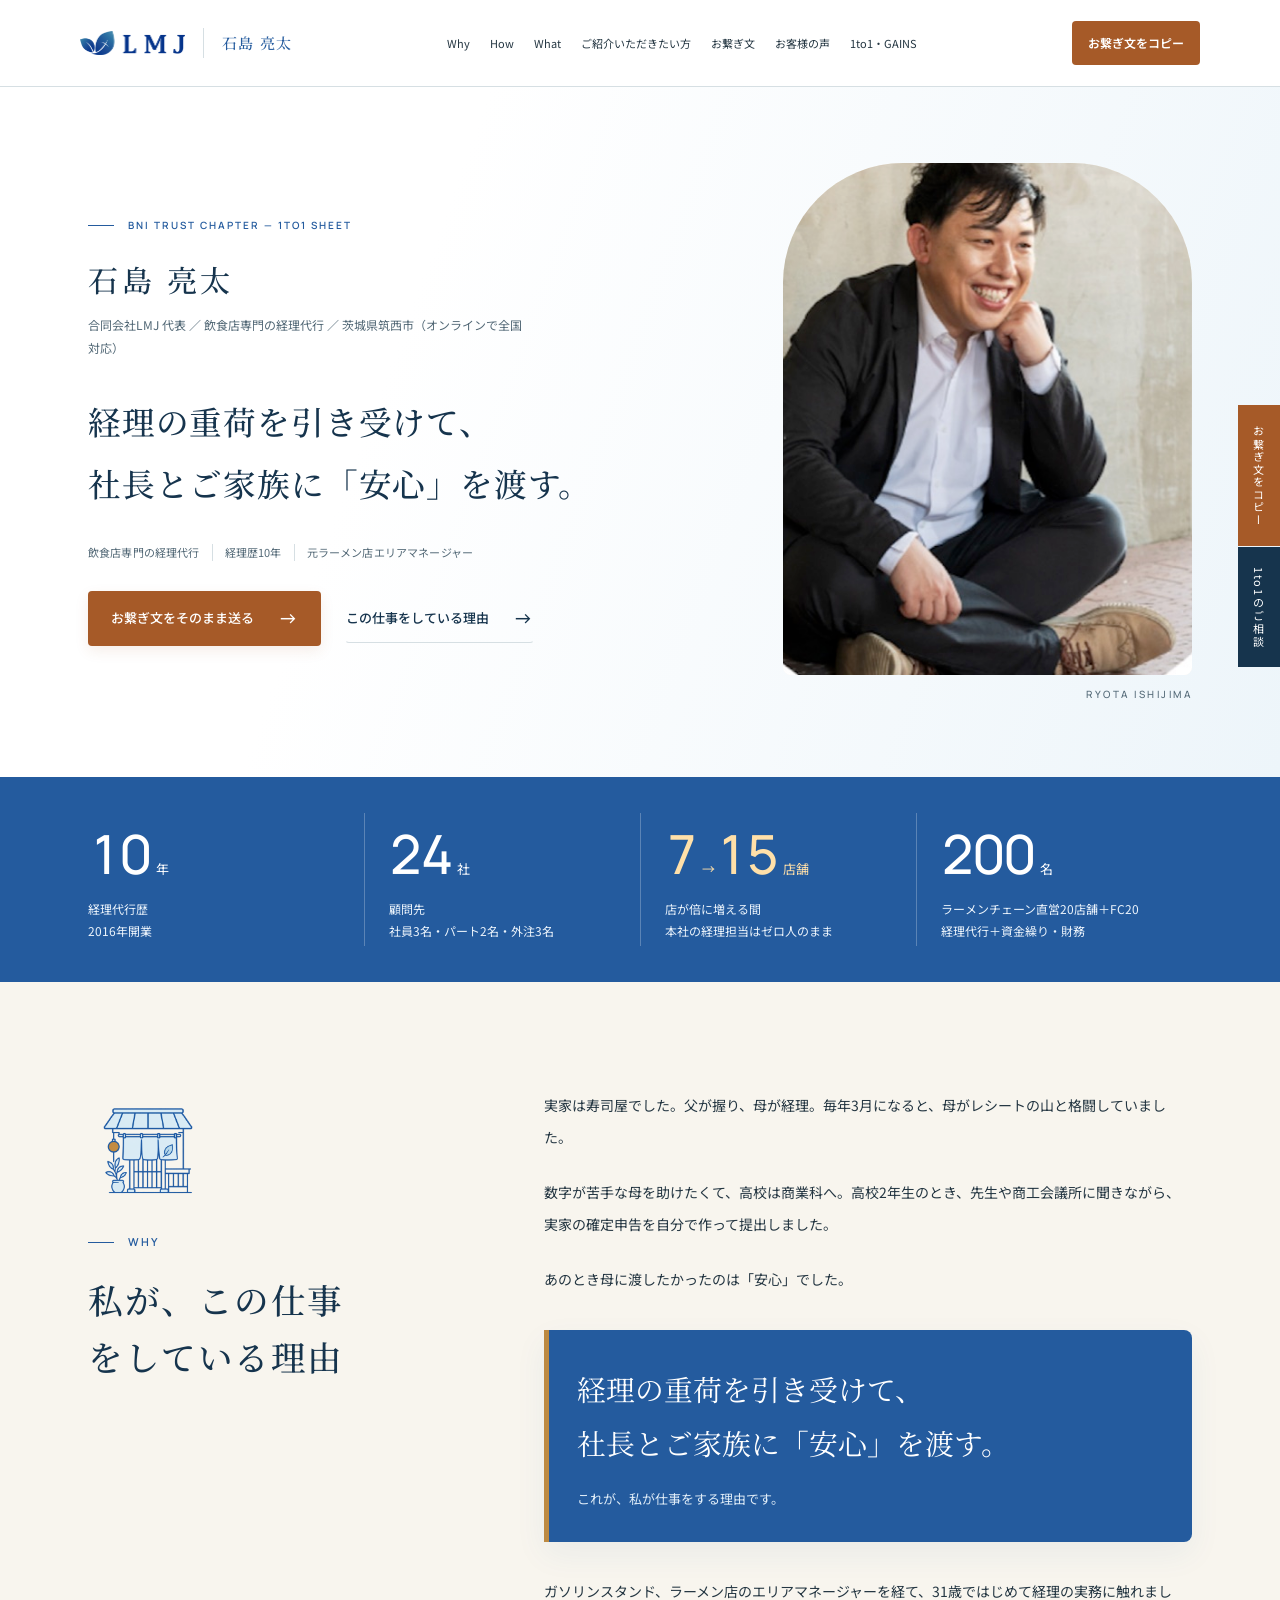
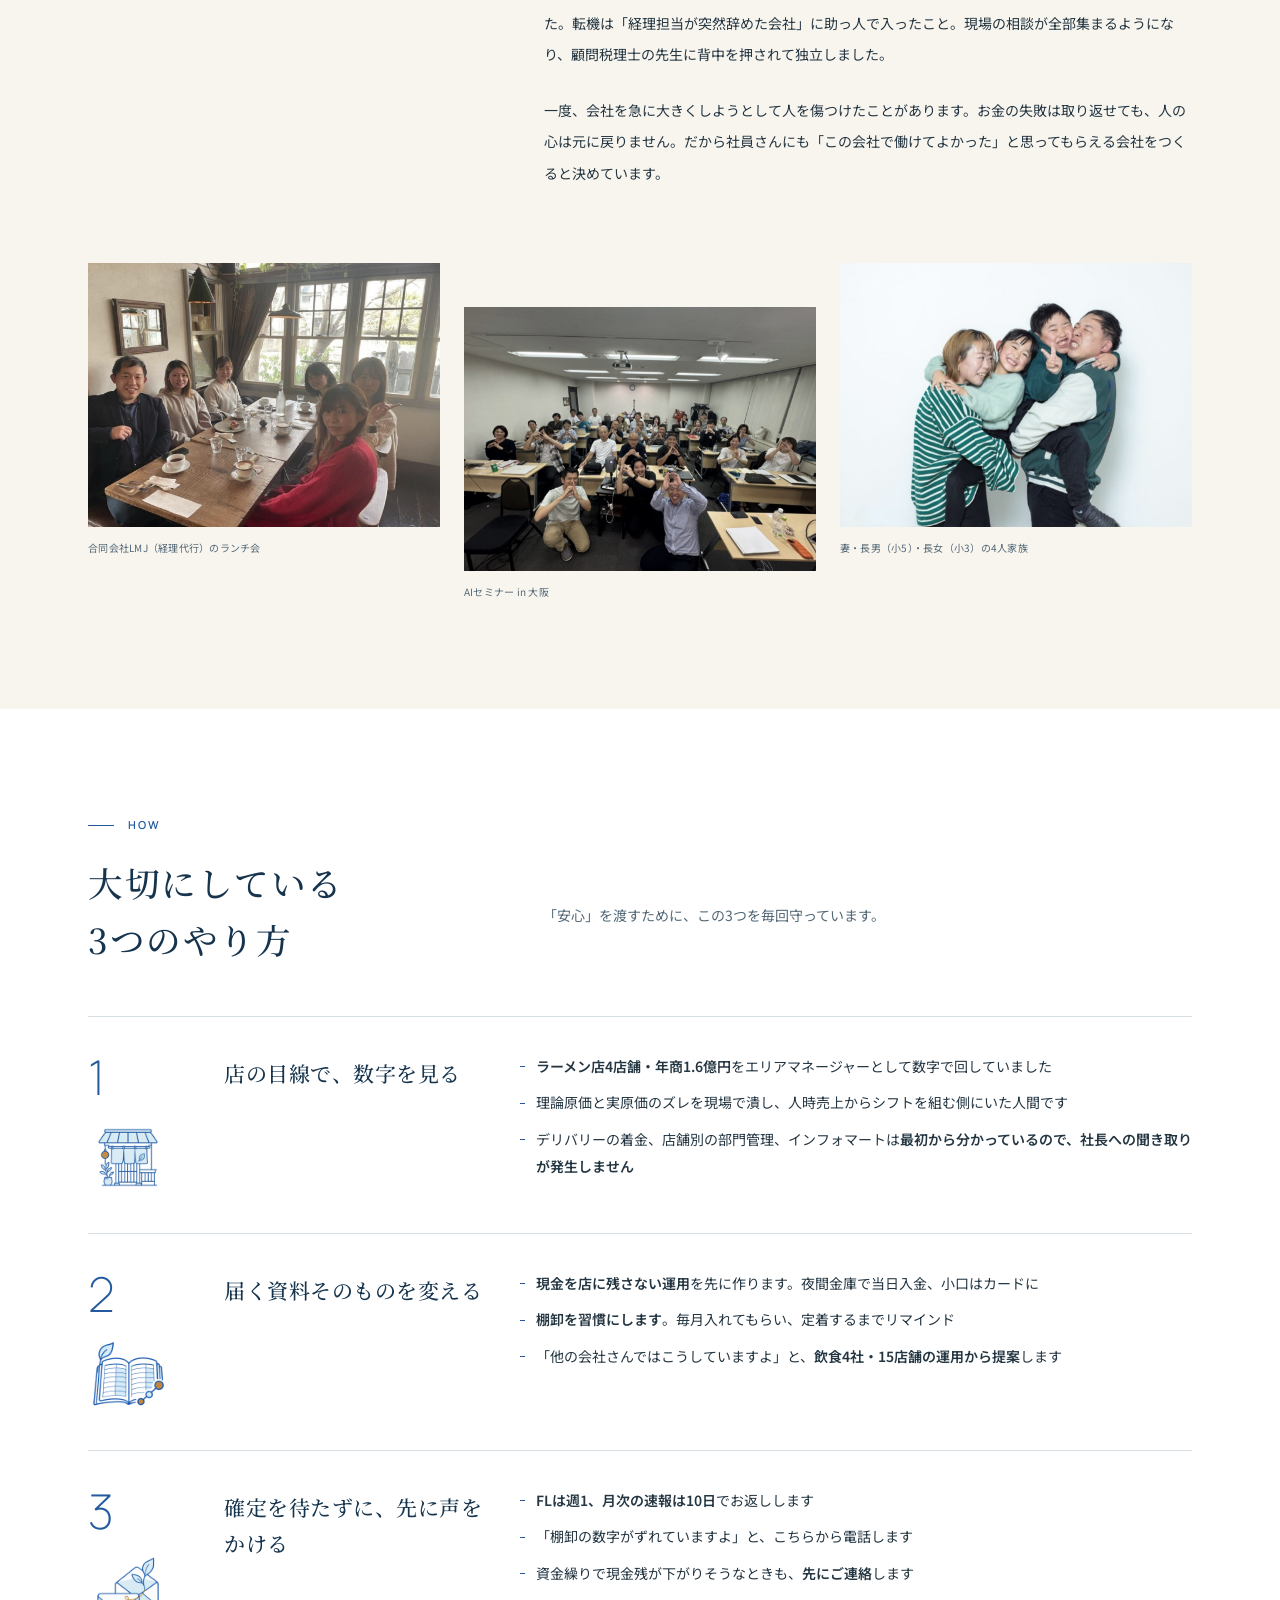
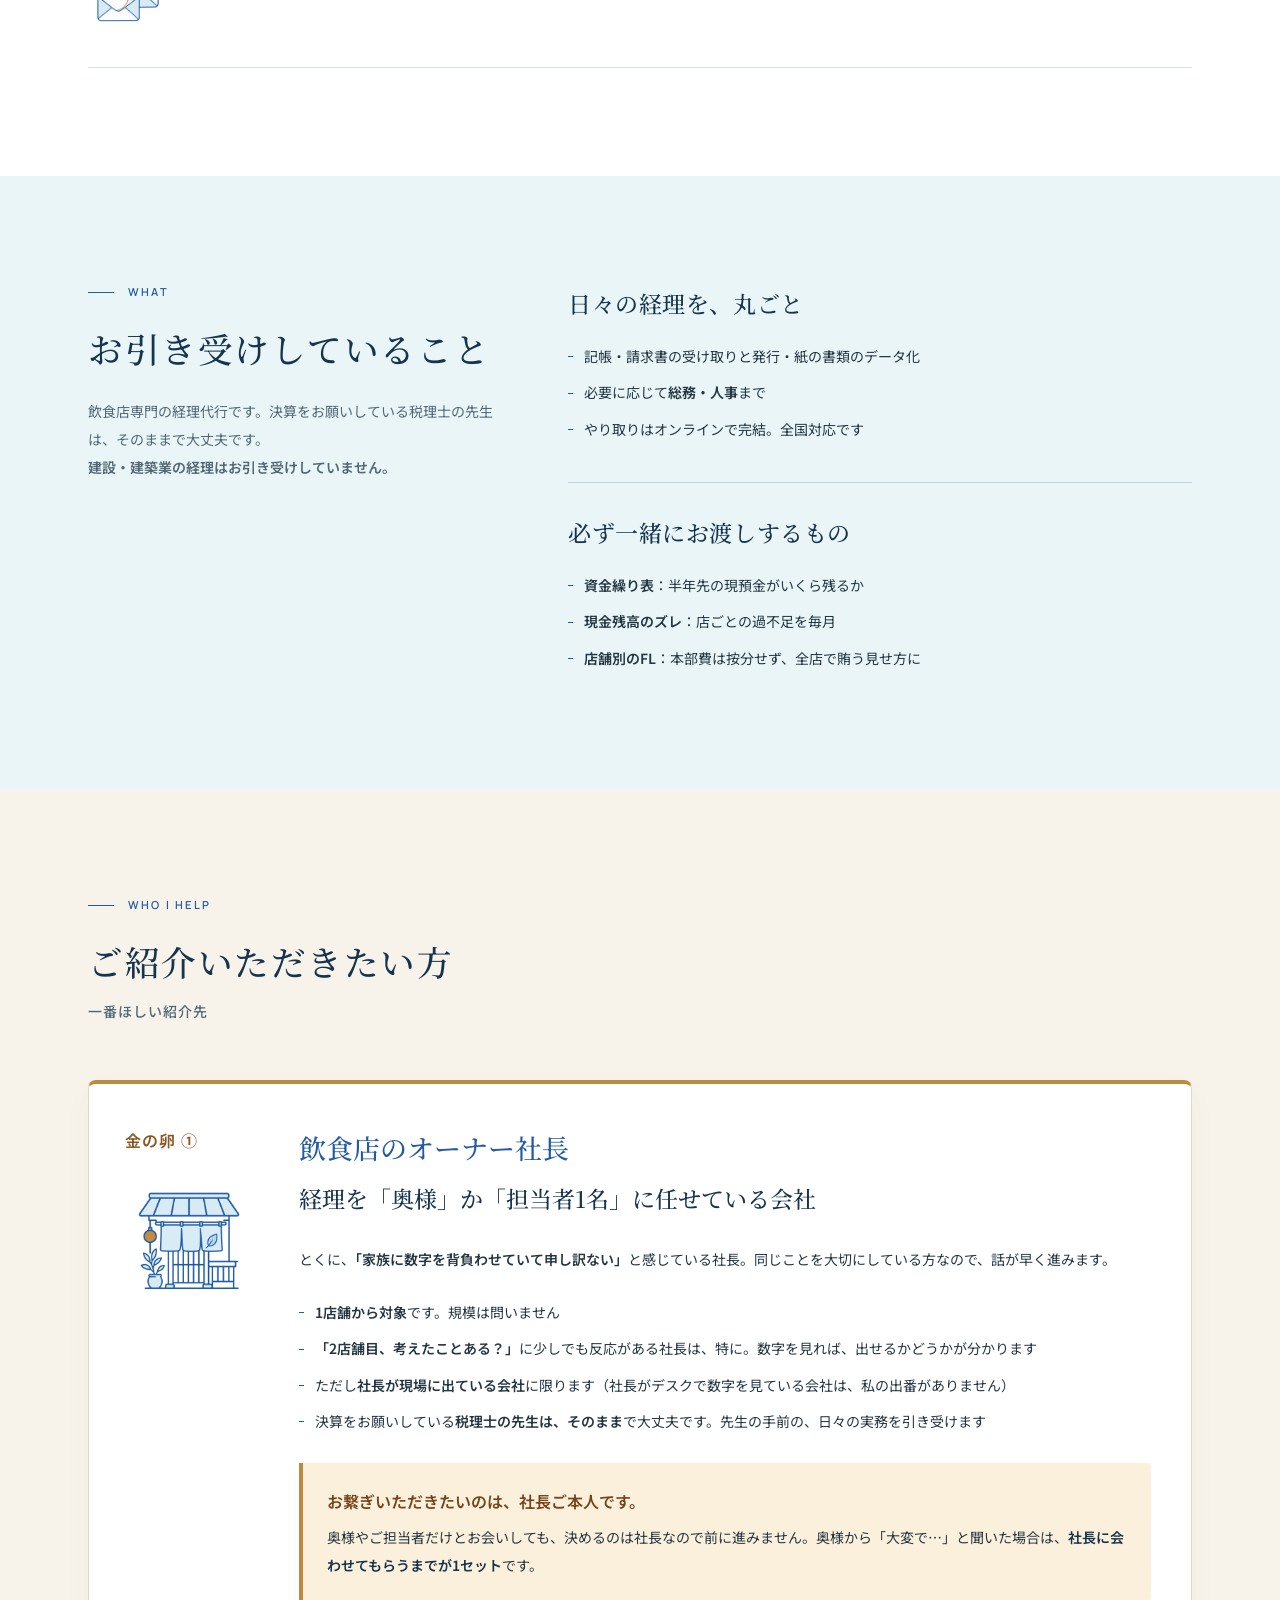
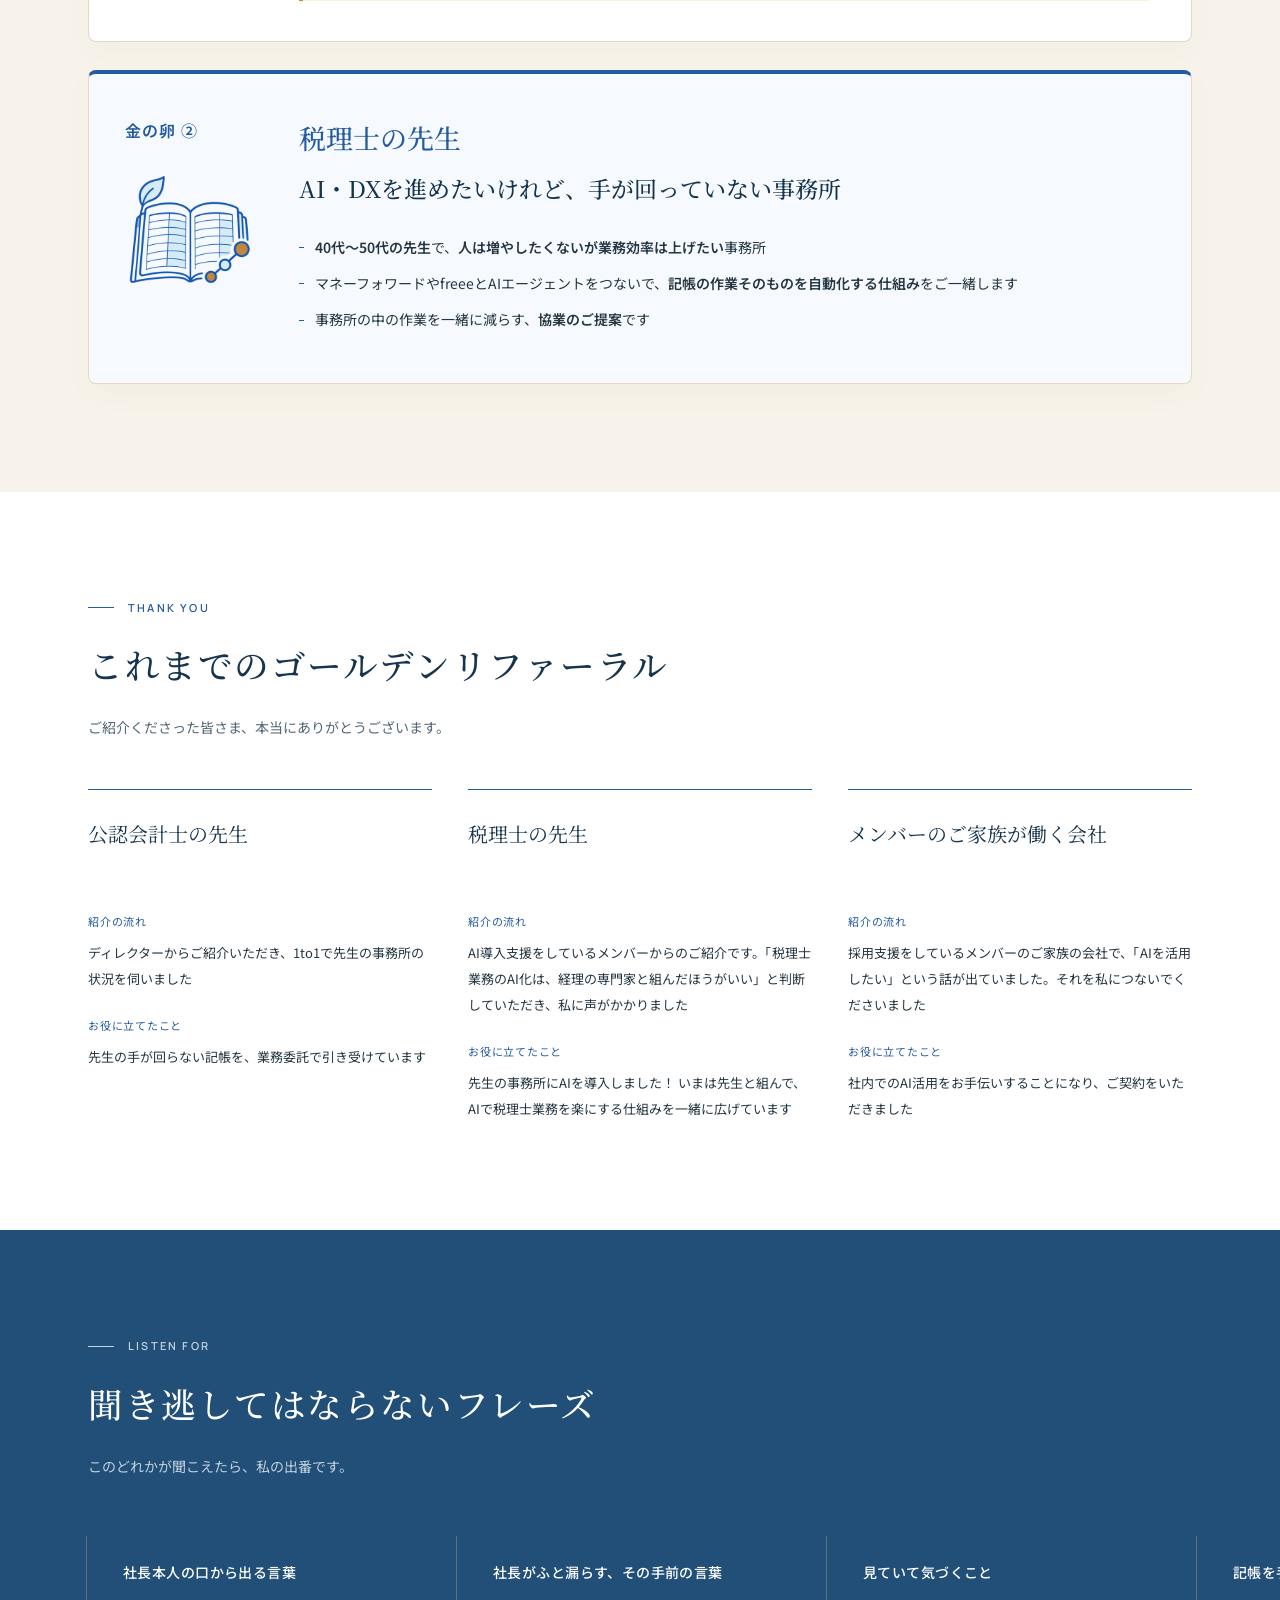
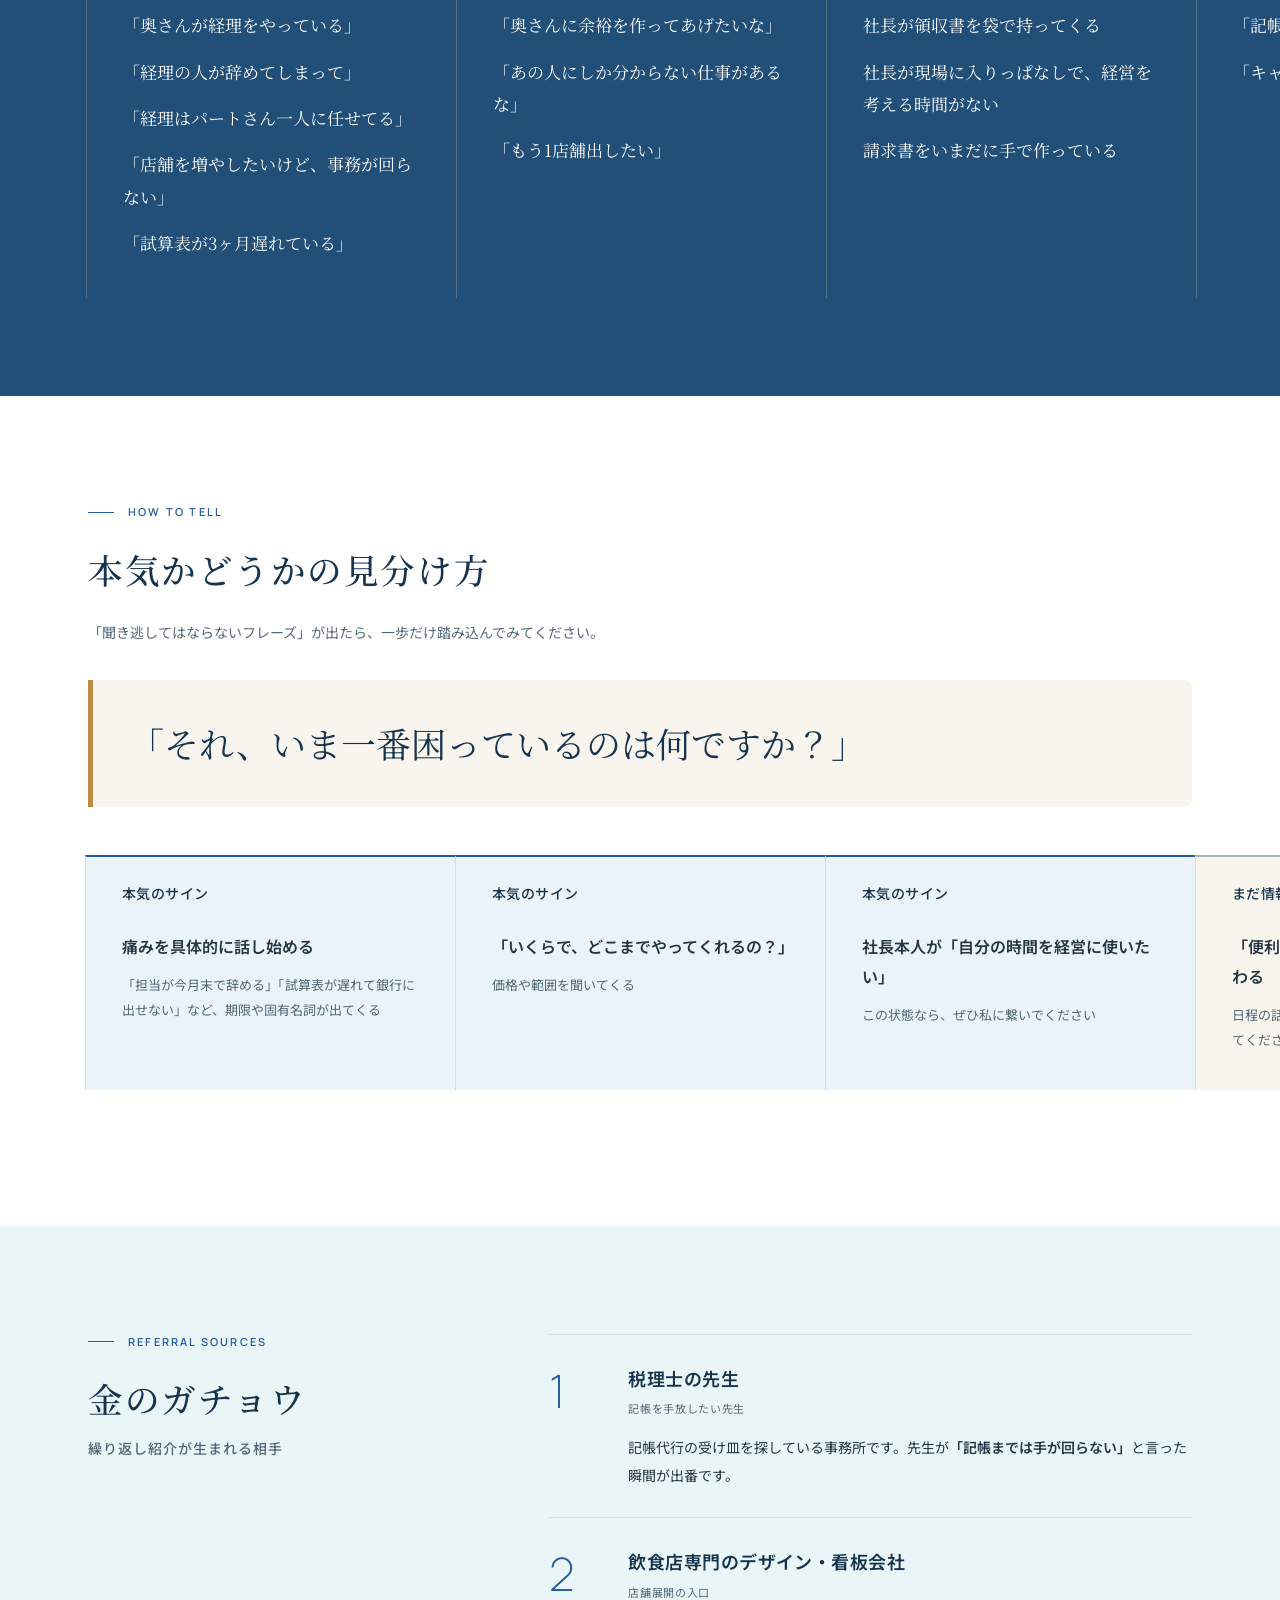
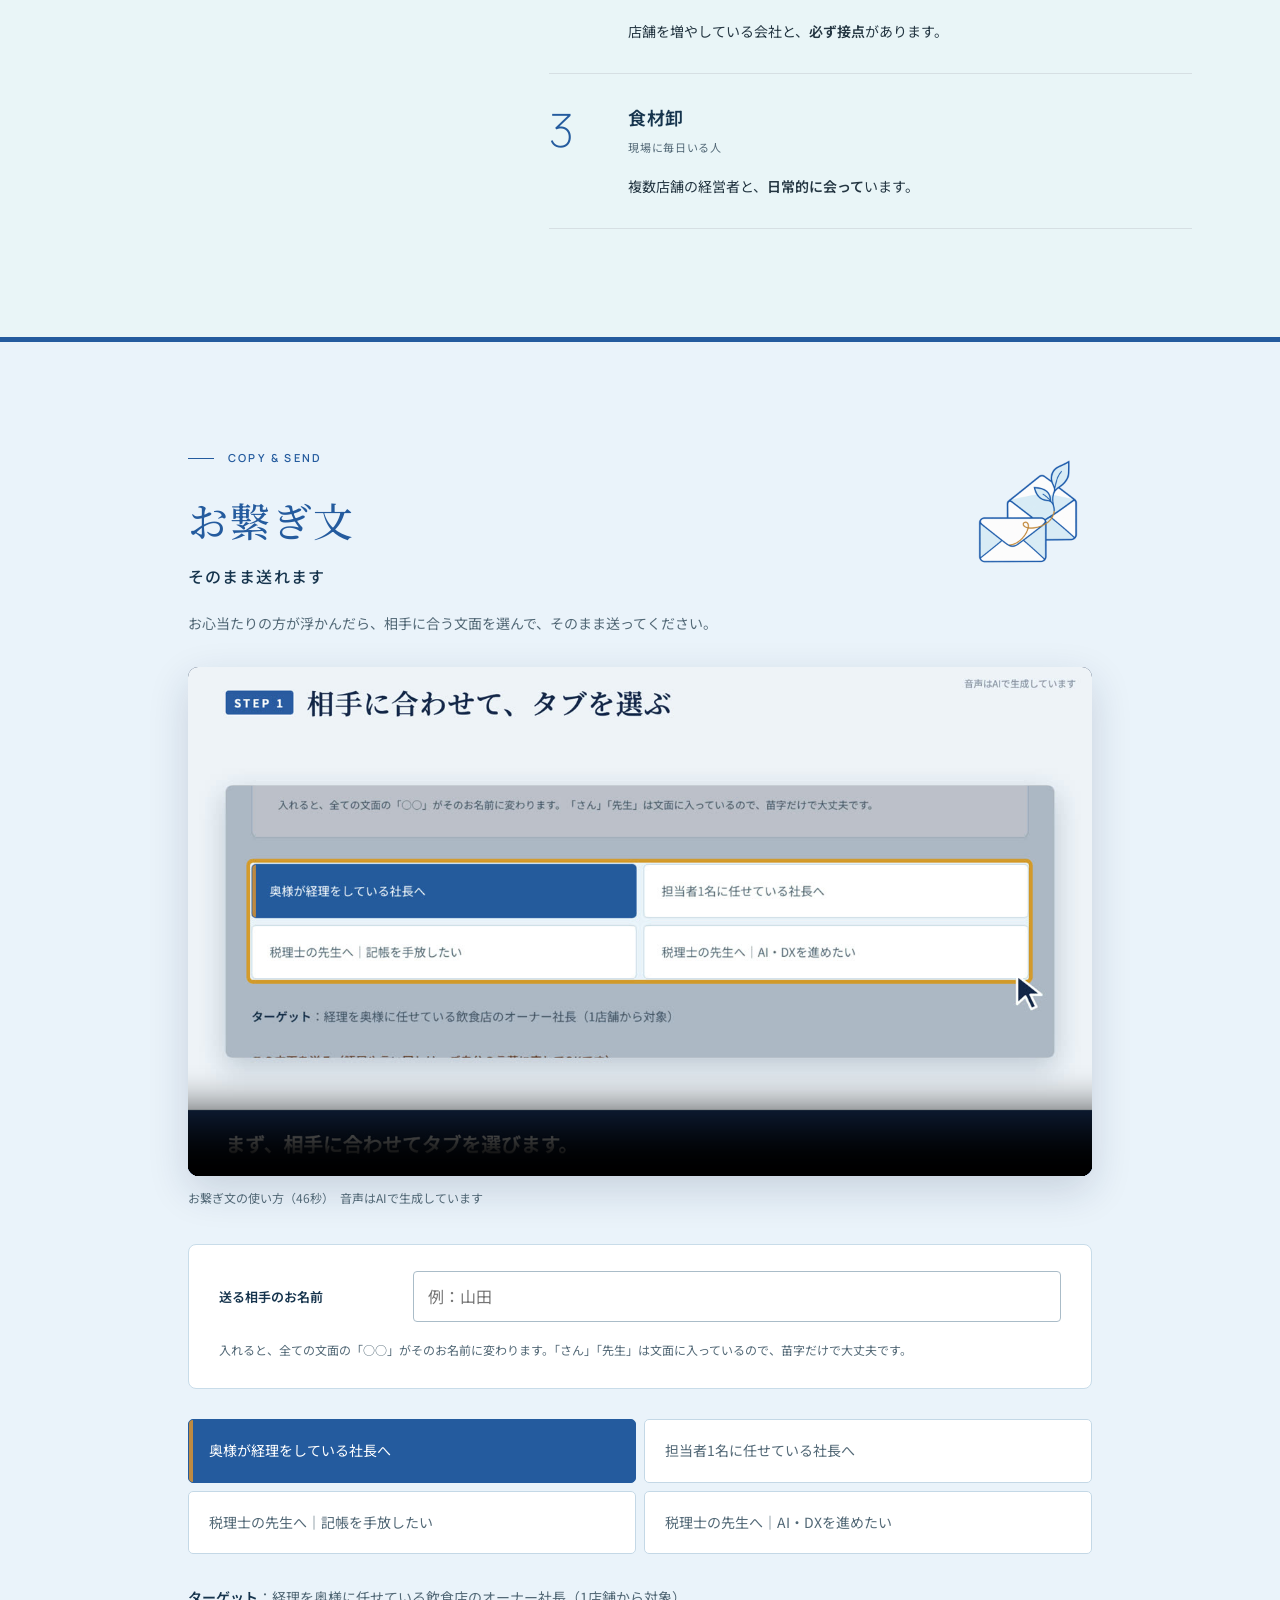
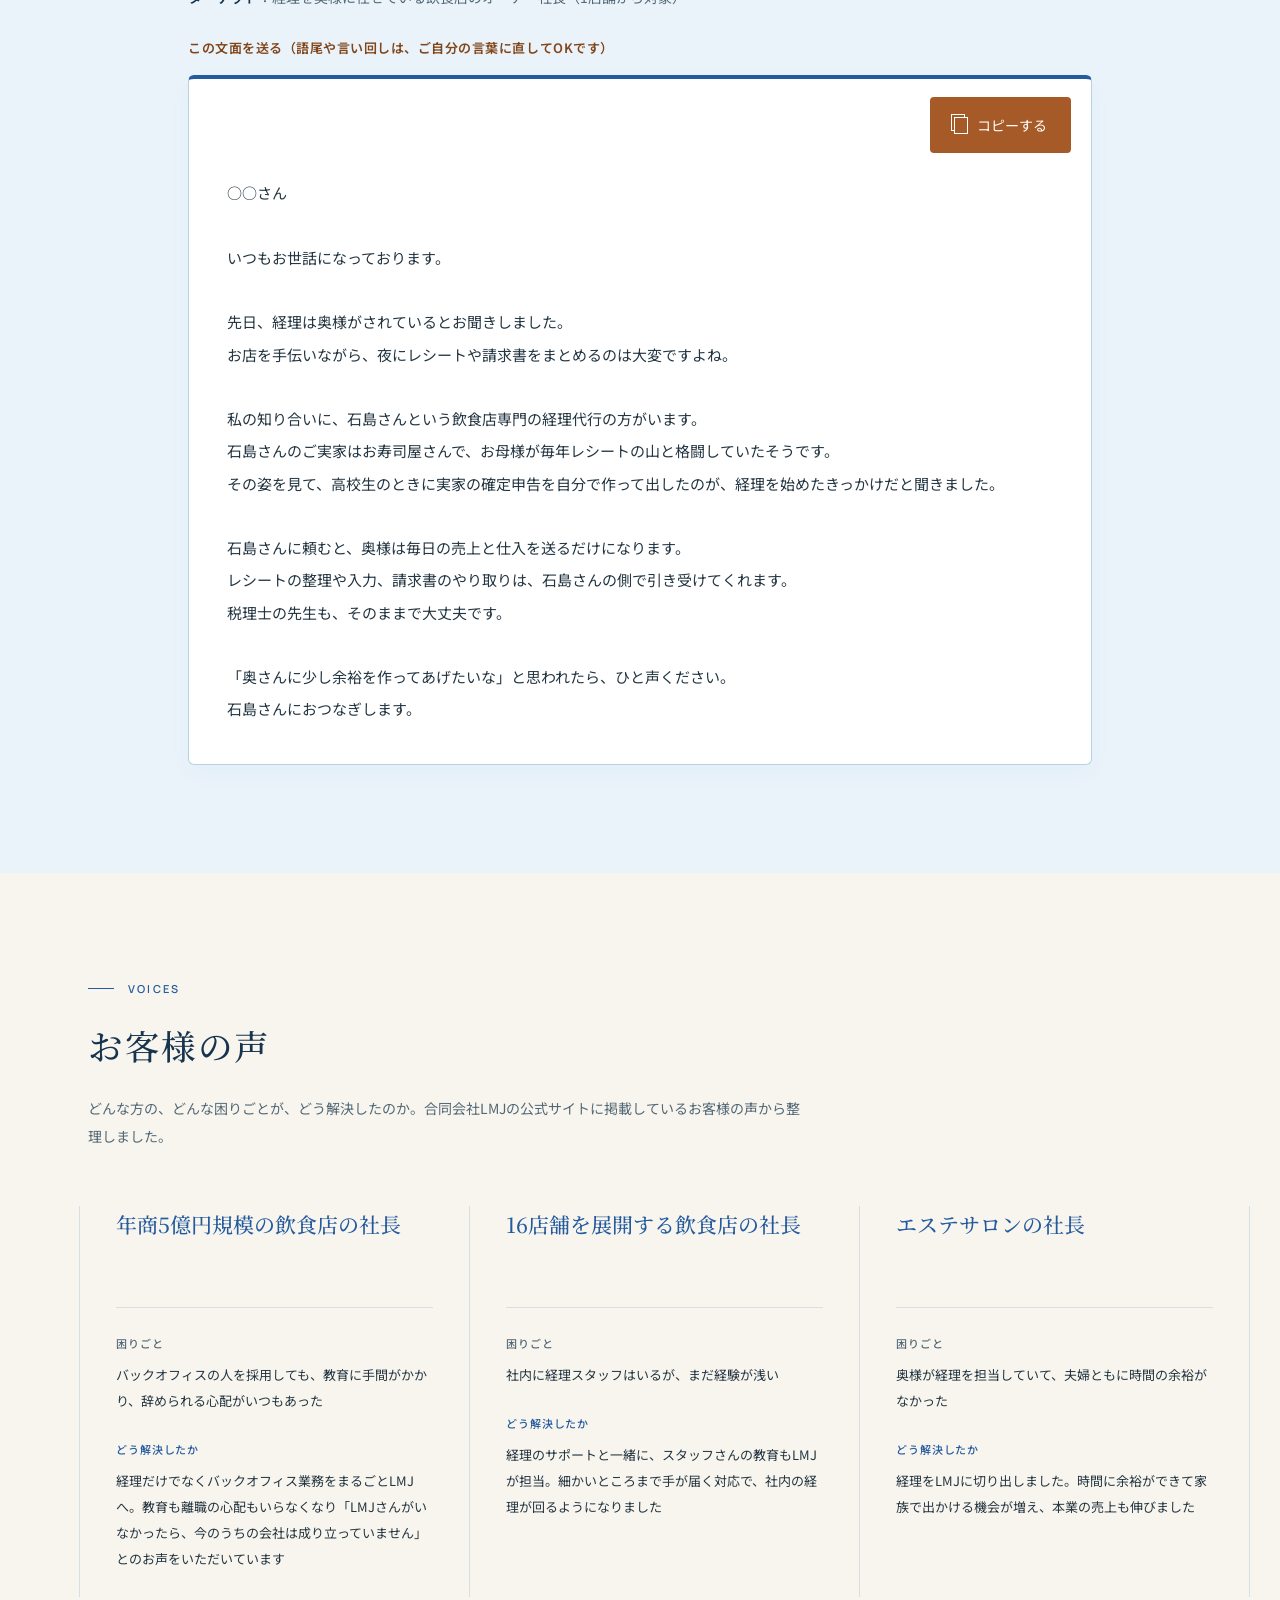
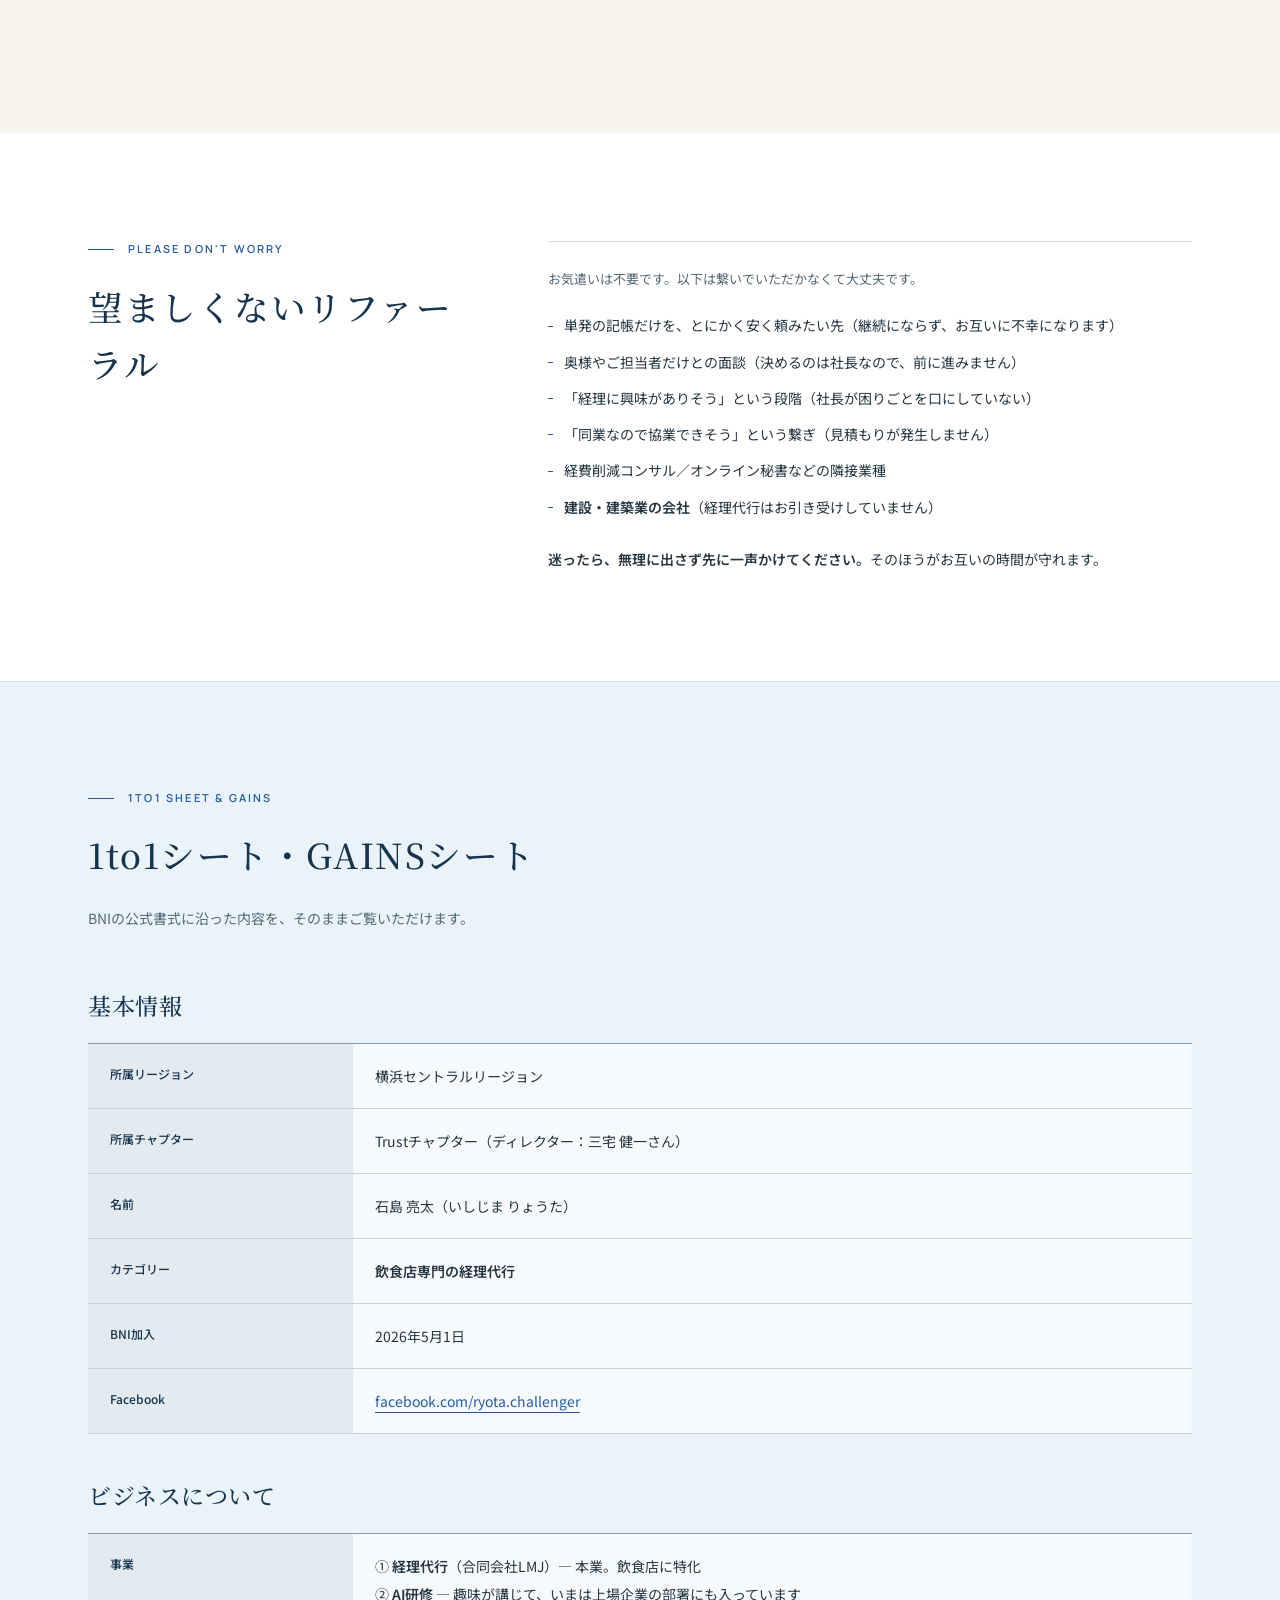
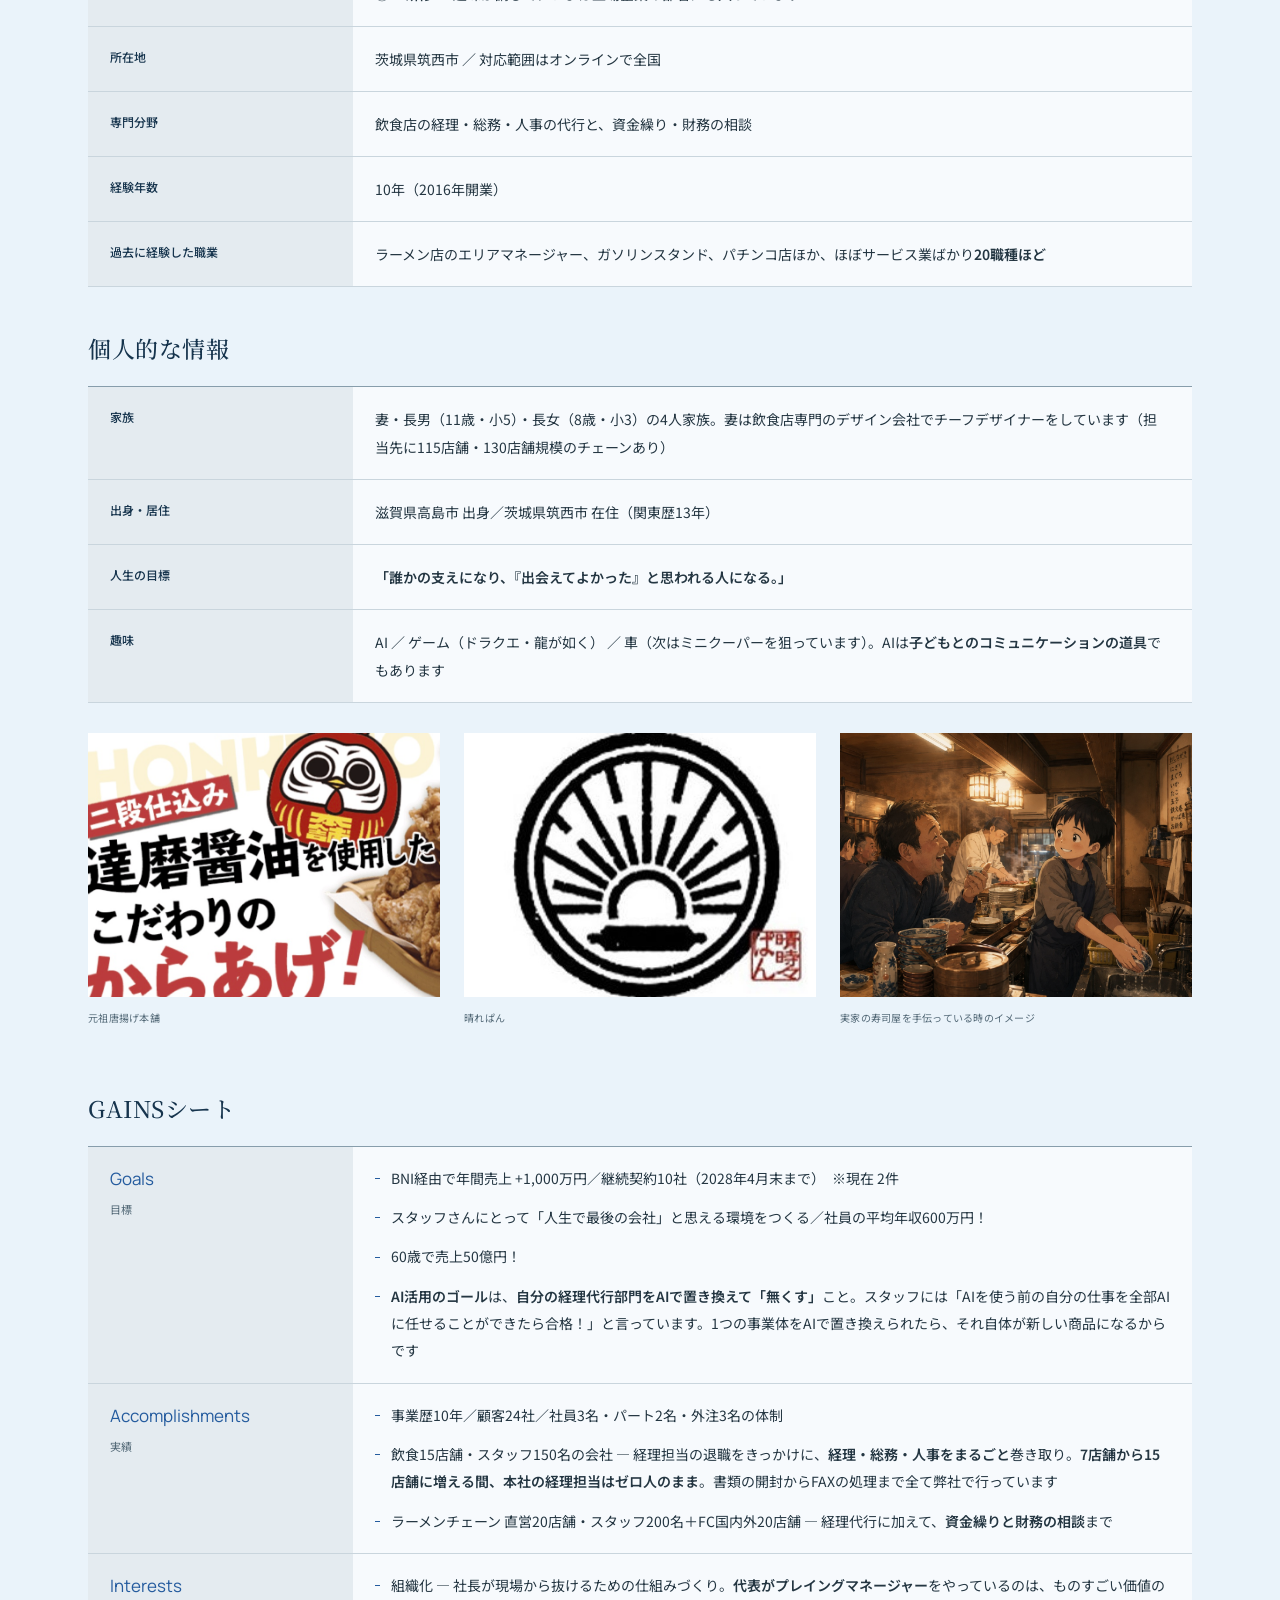
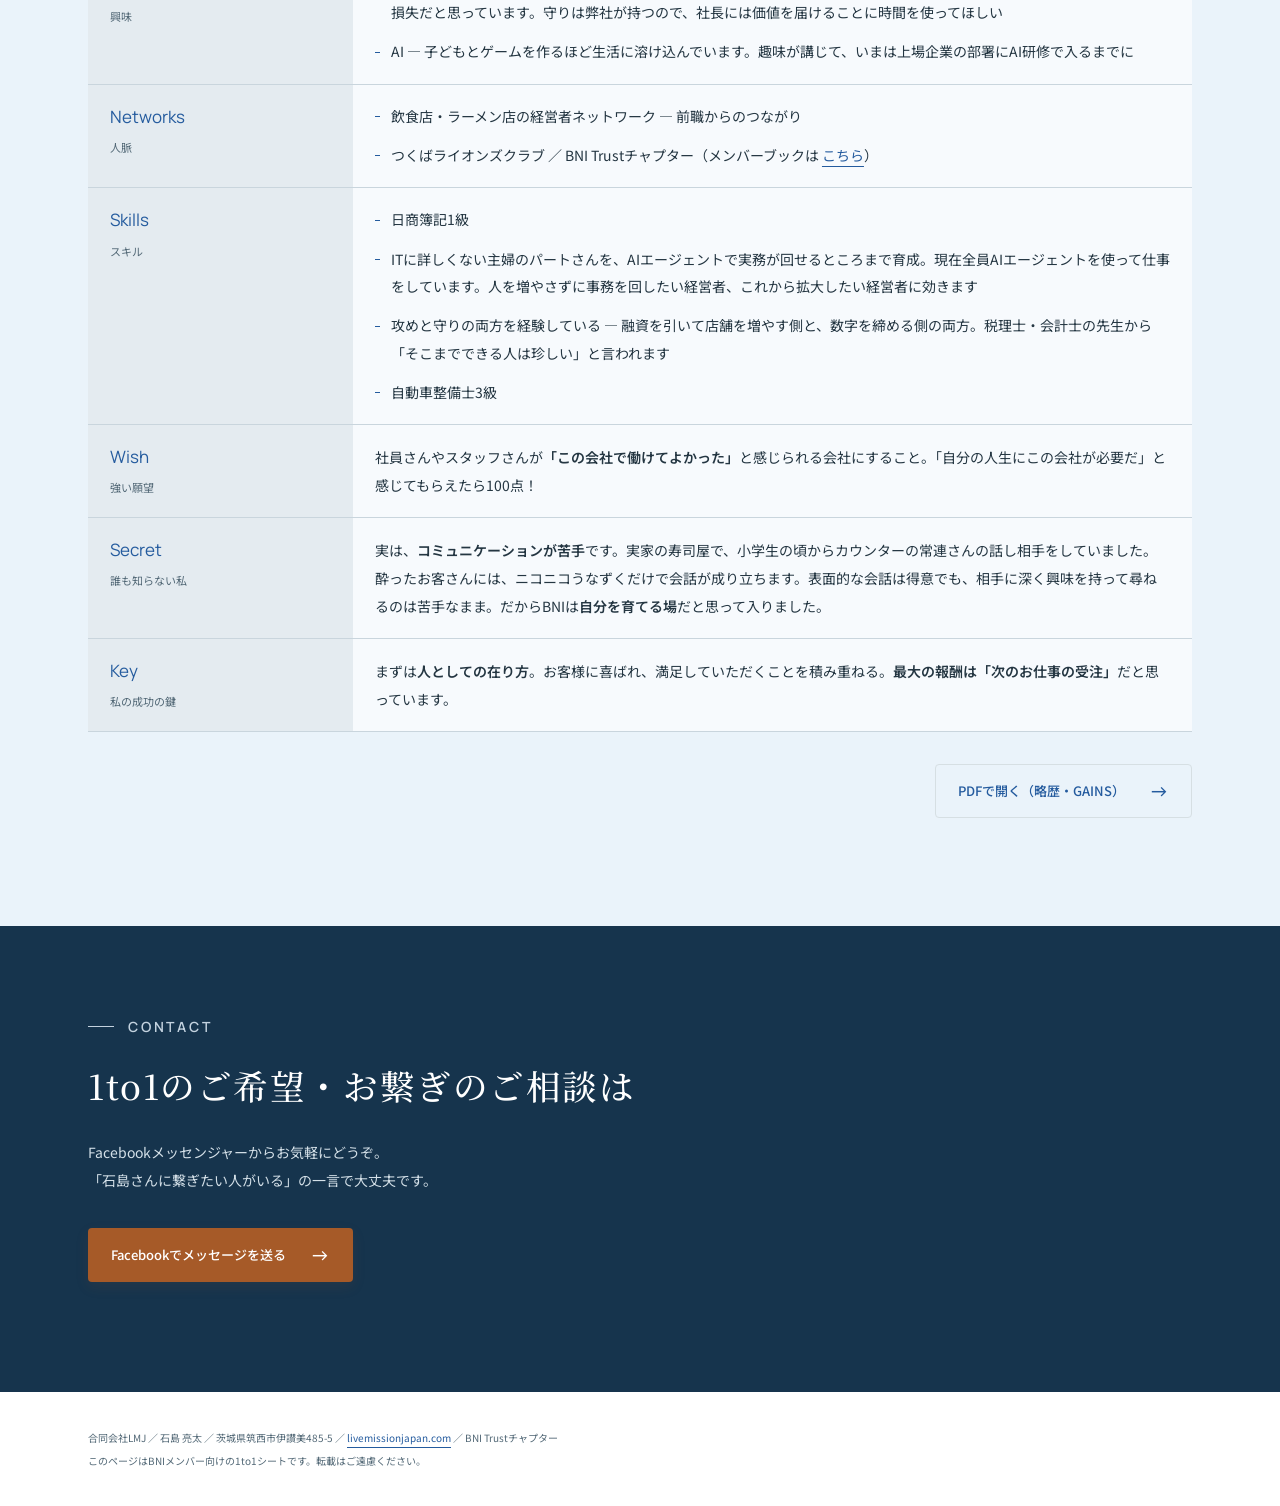
==== commit 11274ef3: "feat: お繋ぎ文の使い方動画（46秒・画面キャプチャー・石島の声）を埋め込み Co-Authored-By: Claude Opus 5.5 <noreply@anthropic.com>" ====
--- a/index.html
+++ b/index.html
@@ -164,6 +164,8 @@
 #referral .narrow{max-width:1000px}
 #referral .sec-head{margin-bottom:30px}
 .video{margin:0 0 34px}
+.video video.howto{display:block;width:100%;aspect-ratio:16/9;background:#14274a;border-radius:10px;box-shadow:0 14px 40px rgba(20,39,74,.16)}
+.video-cap{margin:10px 0 0;font-size:12px;color:var(--muted,#667085)}
 .video-ph{display:grid;grid-template-columns:38px 1fr auto;align-items:center;gap:16px;border-block:1px solid var(--line);padding:20px 0}
 .video-ph .play{display:grid;place-items:center;color:var(--blue);font-size:15px;border:1px solid var(--line);height:38px}
 .video-ph b{font-size:13px;font-weight:500}
@@ -601,7 +603,8 @@
 
     <div class="video rv">
       <!-- 使い方の動画：YouTube等の埋め込みURLが決まったら、この div の中身を <iframe> に差し替える -->
-      <div class="video-ph"><span class="play" aria-hidden="true"><svg width="14" height="16" viewBox="0 0 14 16" fill="none"><path d="M2 2L12 8L2 14Z" stroke="currentColor" stroke-width="1.2"/></svg></span><b>お繋ぎ文の使い方（動画）</b><span class="note">準備中です</span></div>
+      <video class="howto" controls playsinline preload="metadata" poster="video/otsunagi_howto_poster.jpg"><source src="video/otsunagi_howto.mp4" type="video/mp4"></video>
+      <p class="video-cap">お繋ぎ文の使い方（46秒）　音声はAIで生成しています</p>
     </div>
 
     <div class="namefill rv">
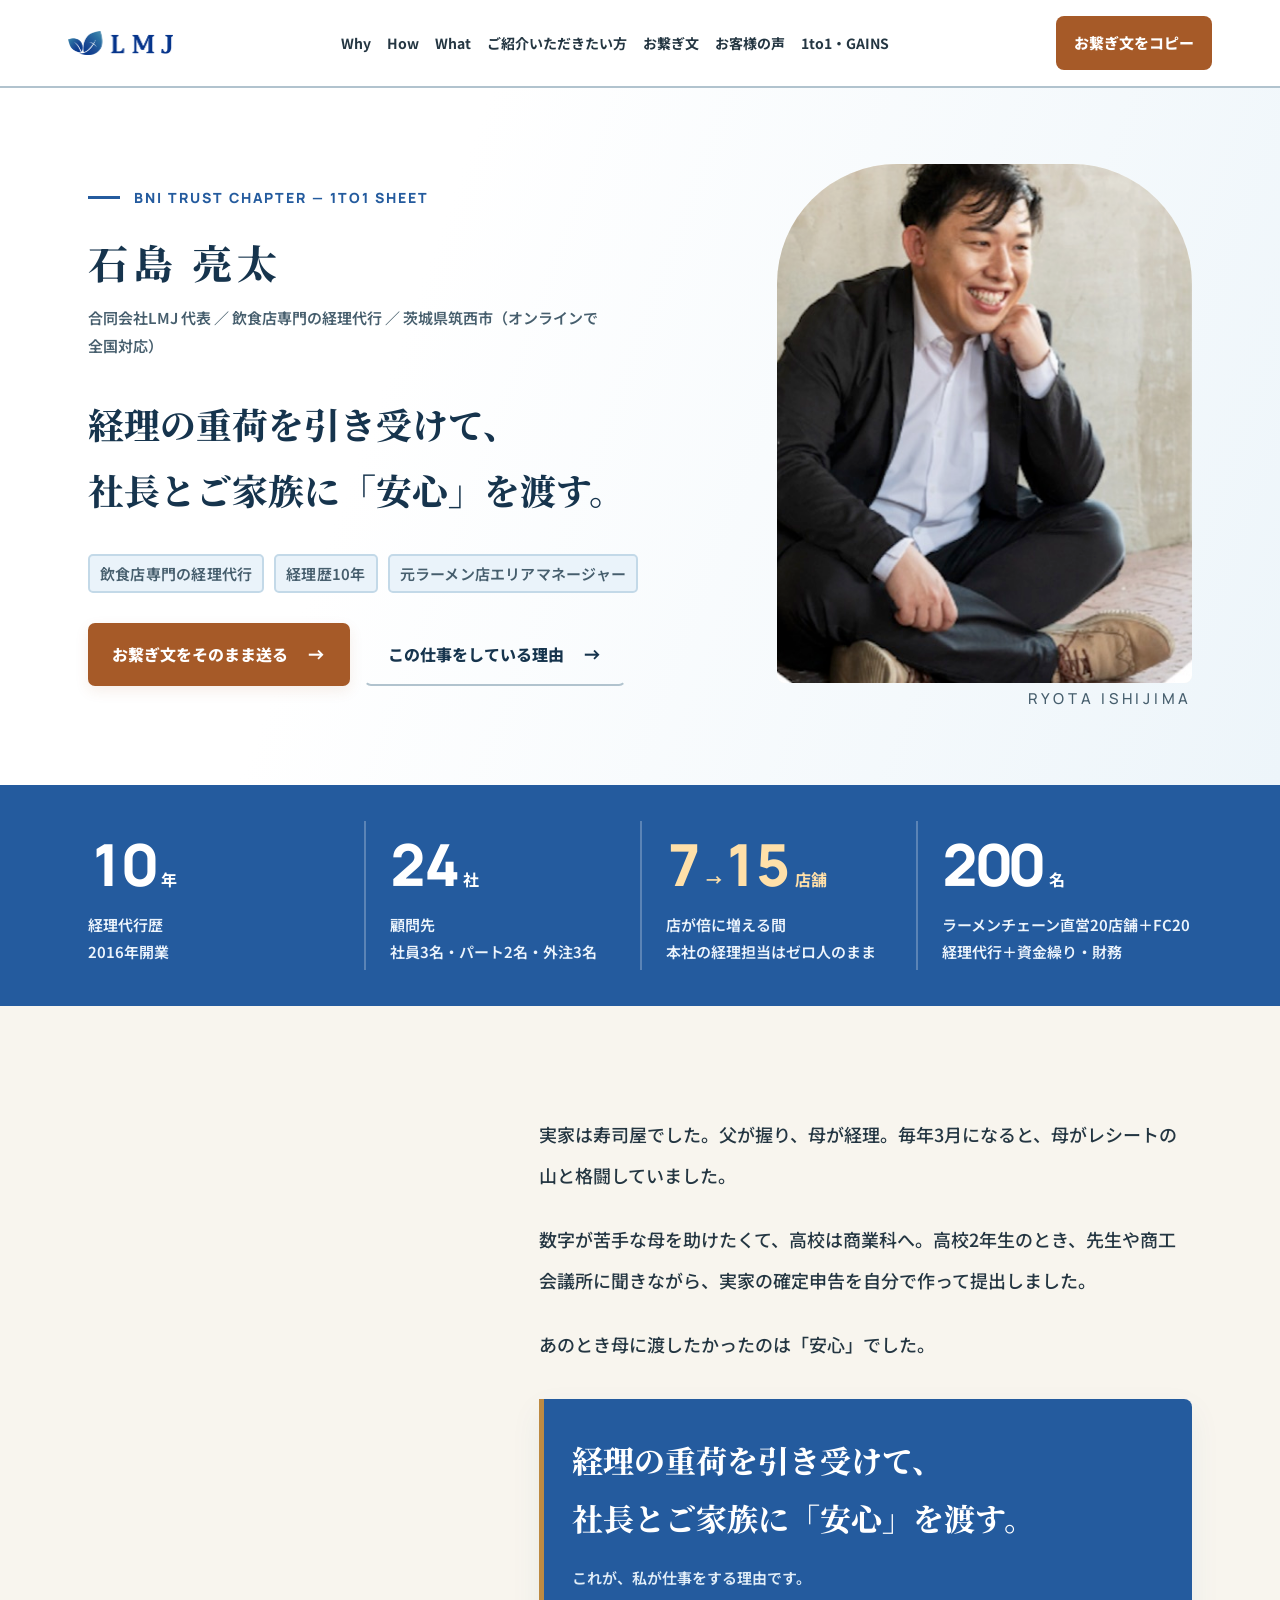
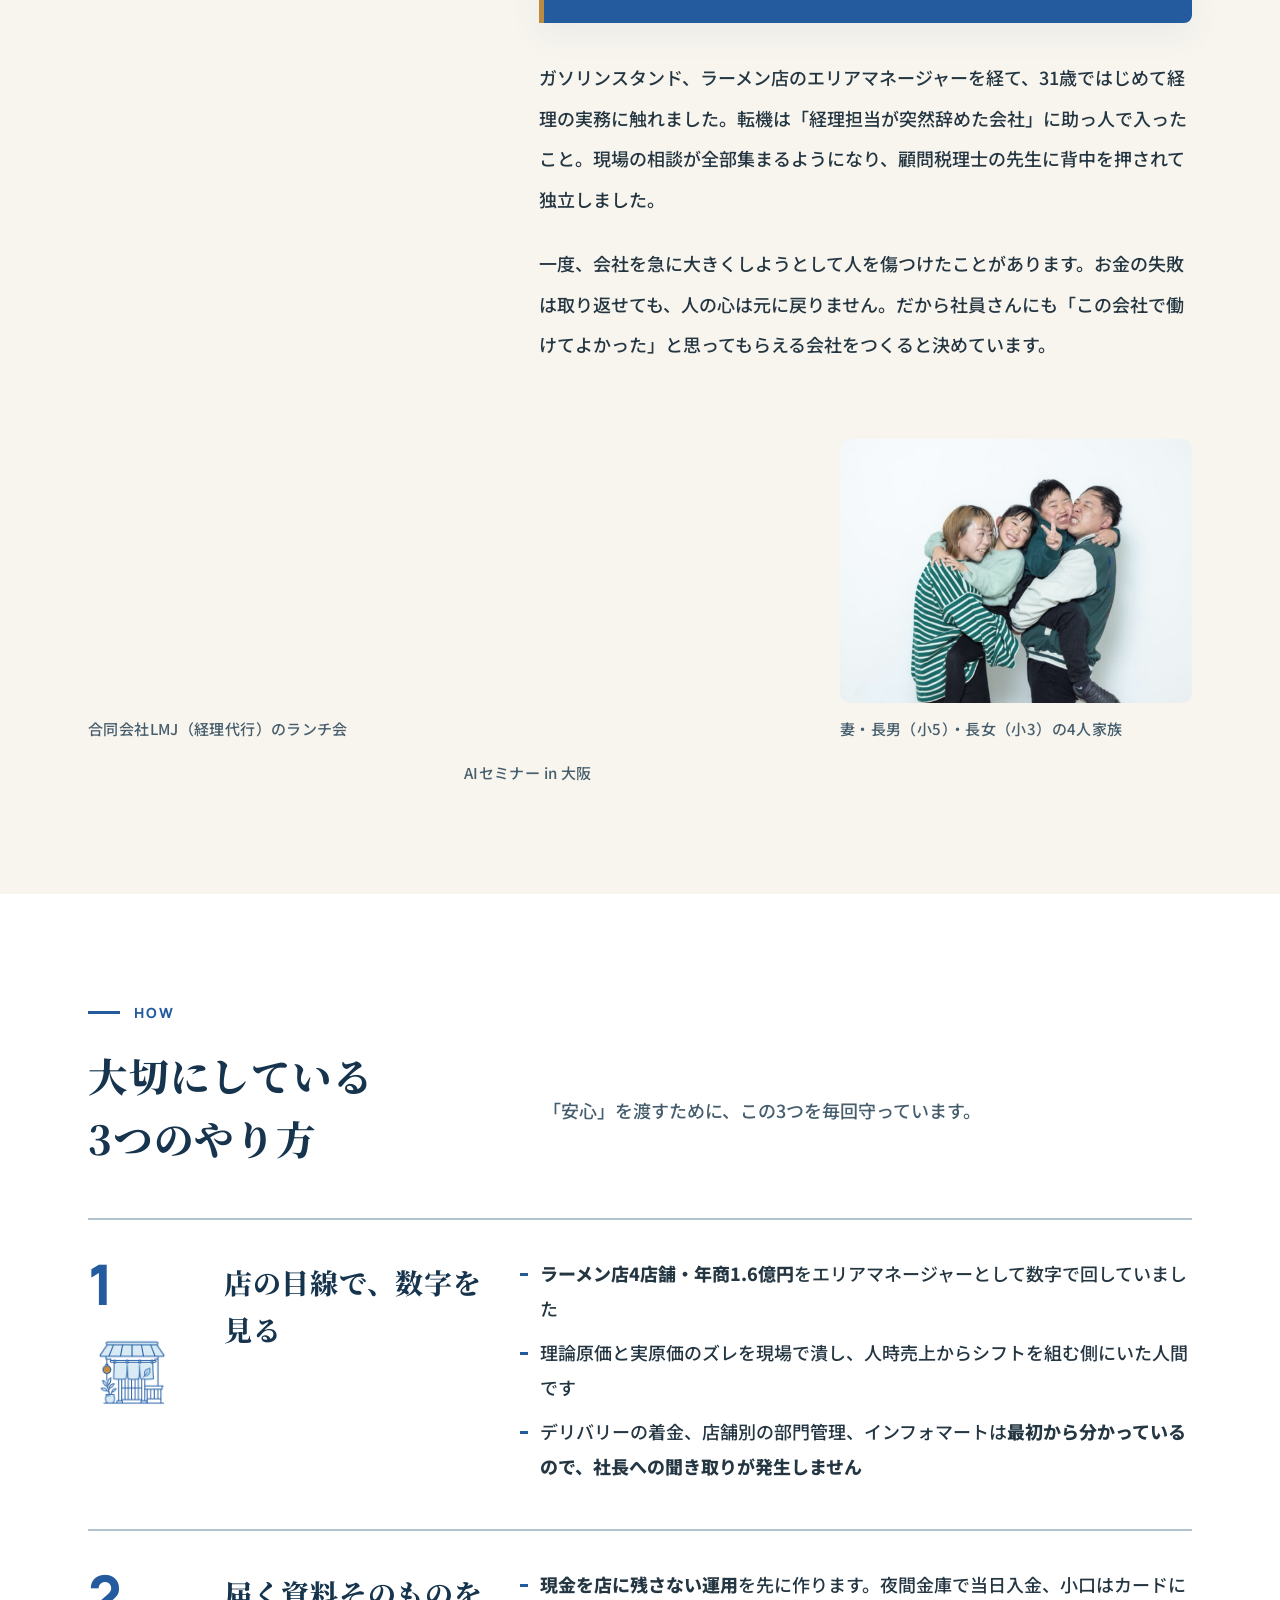
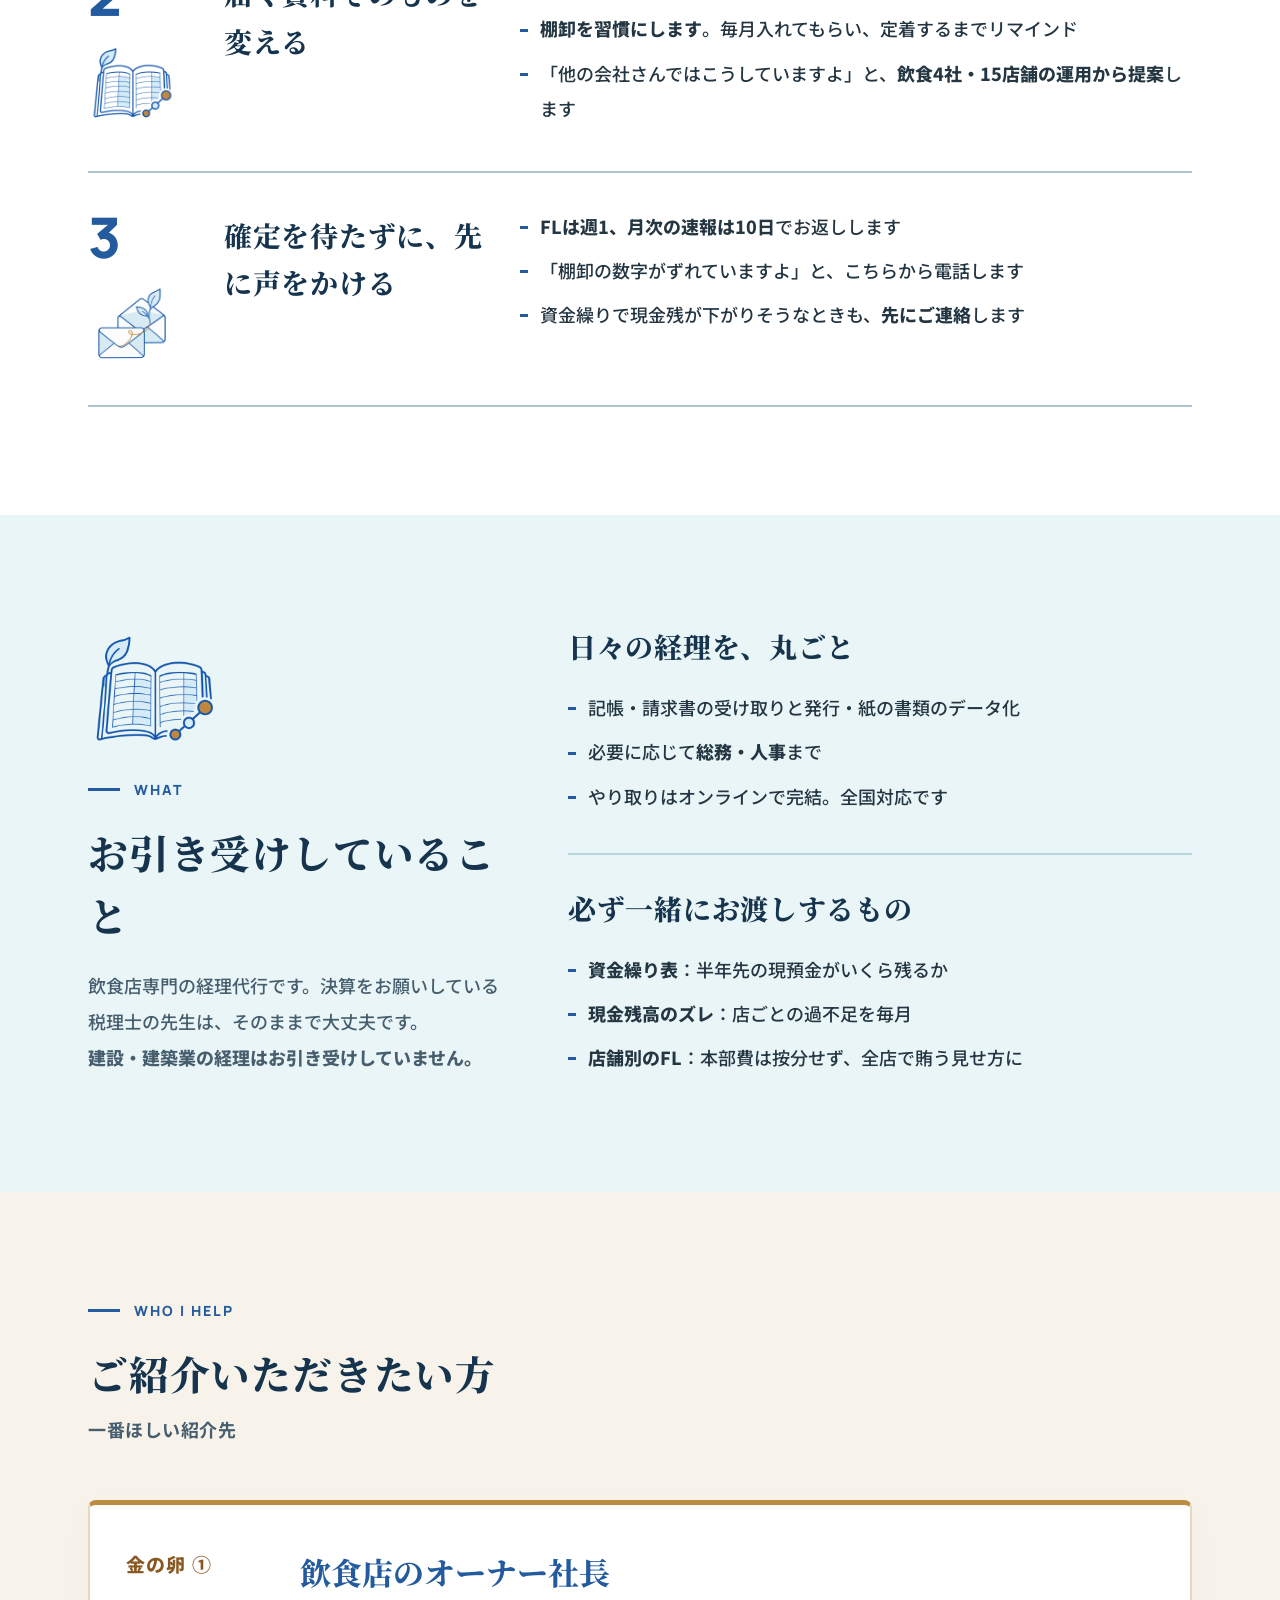
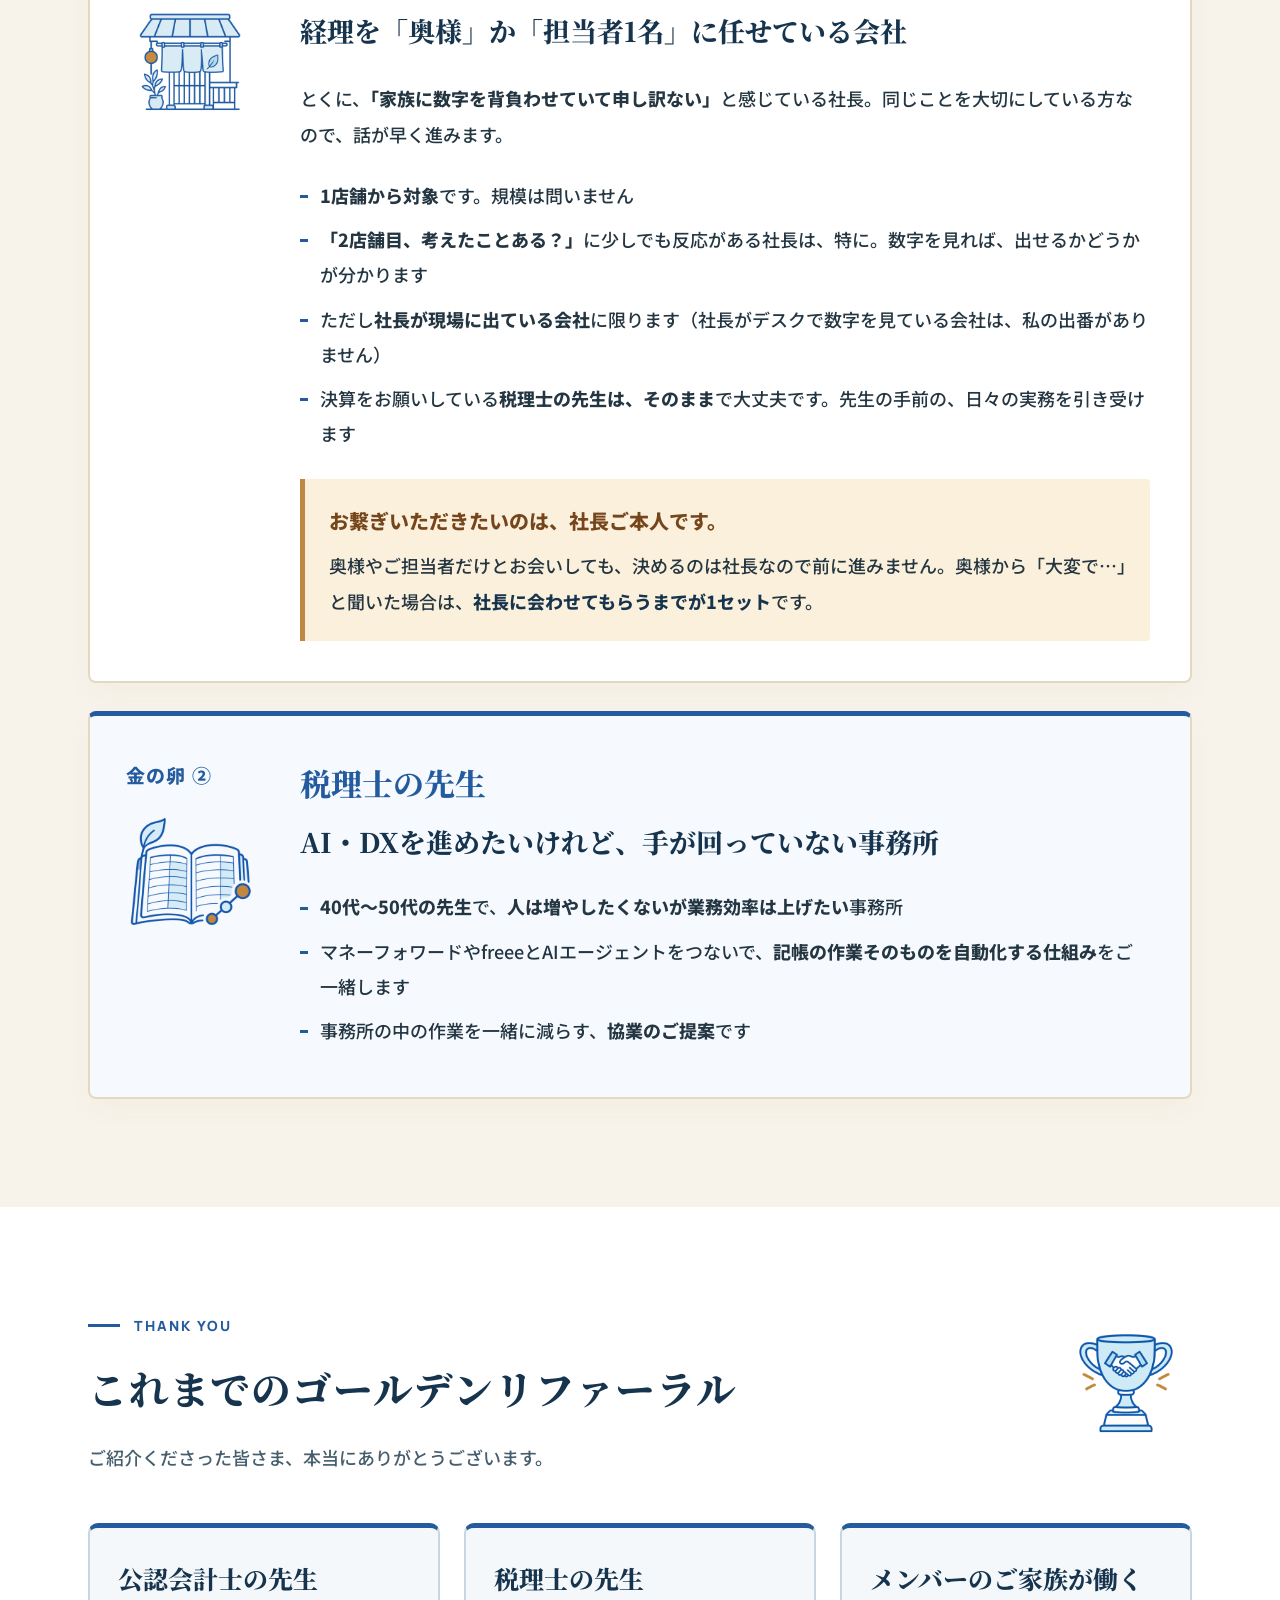
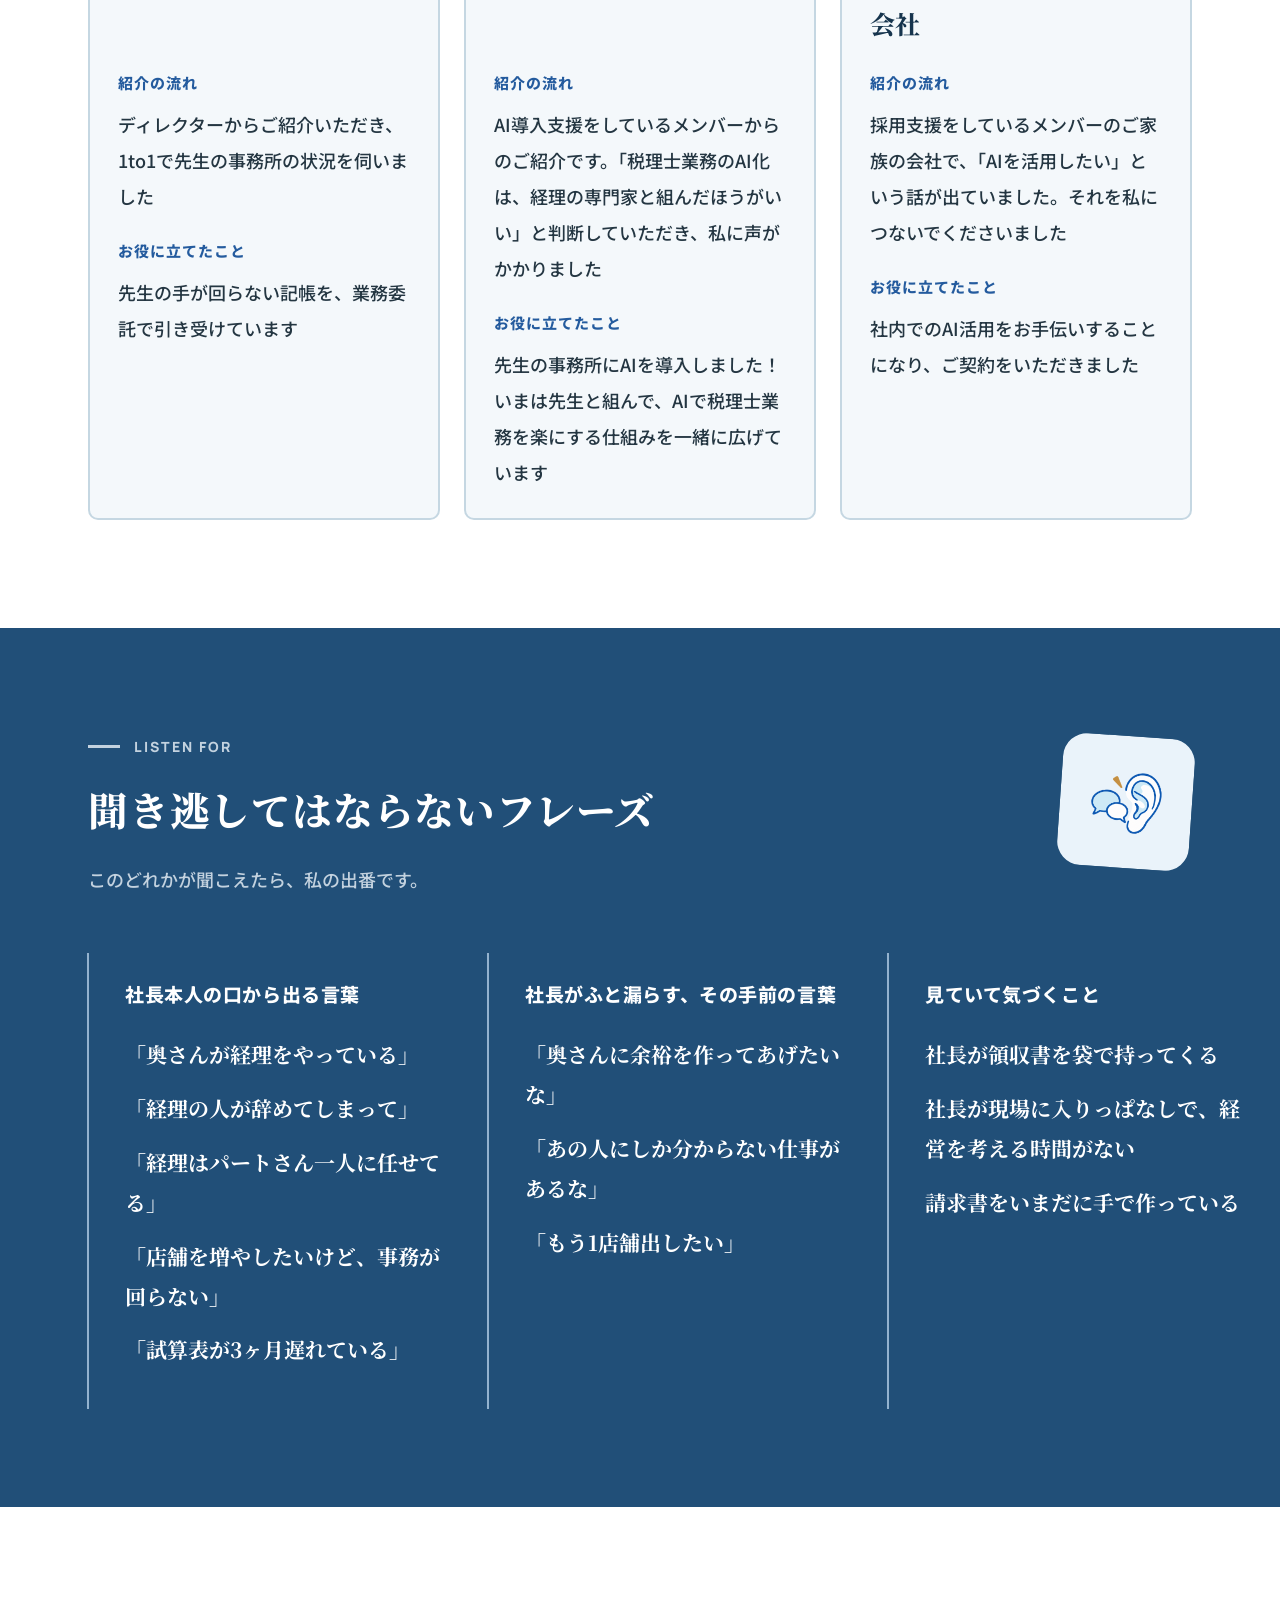
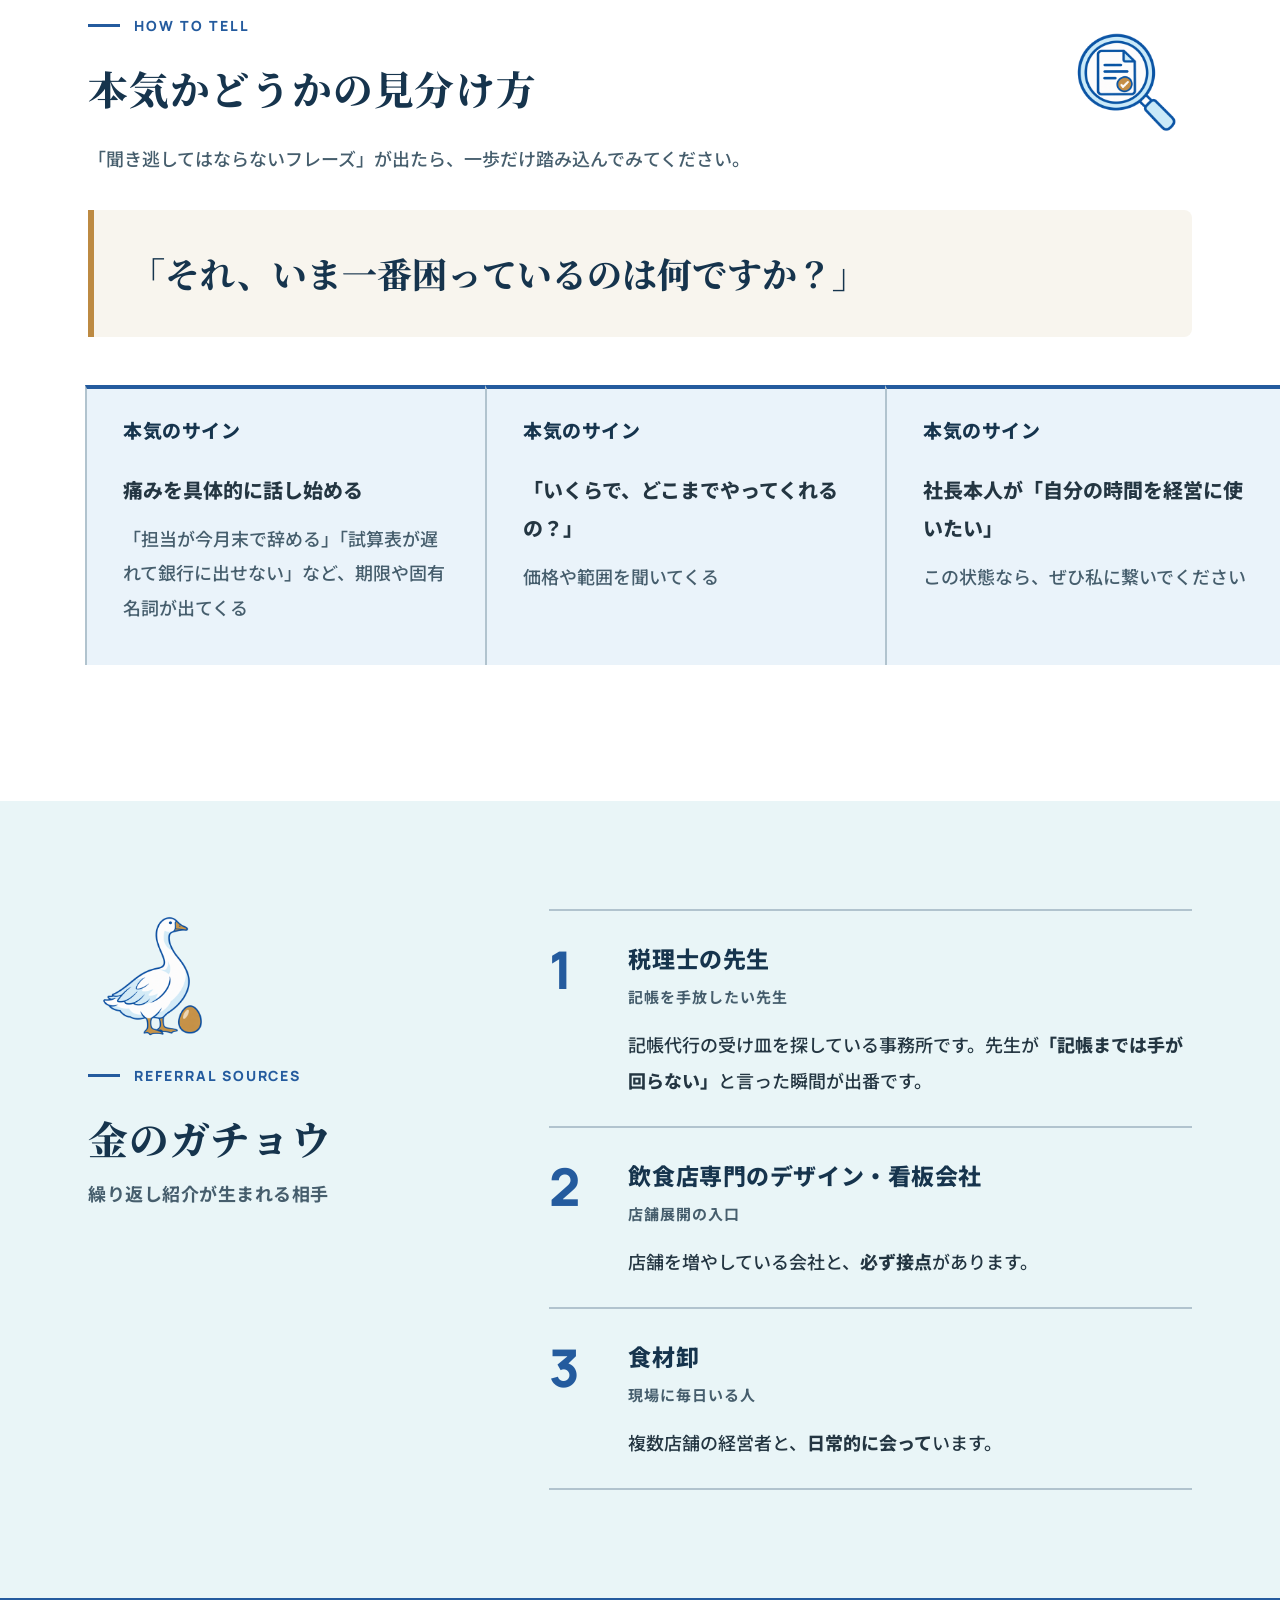
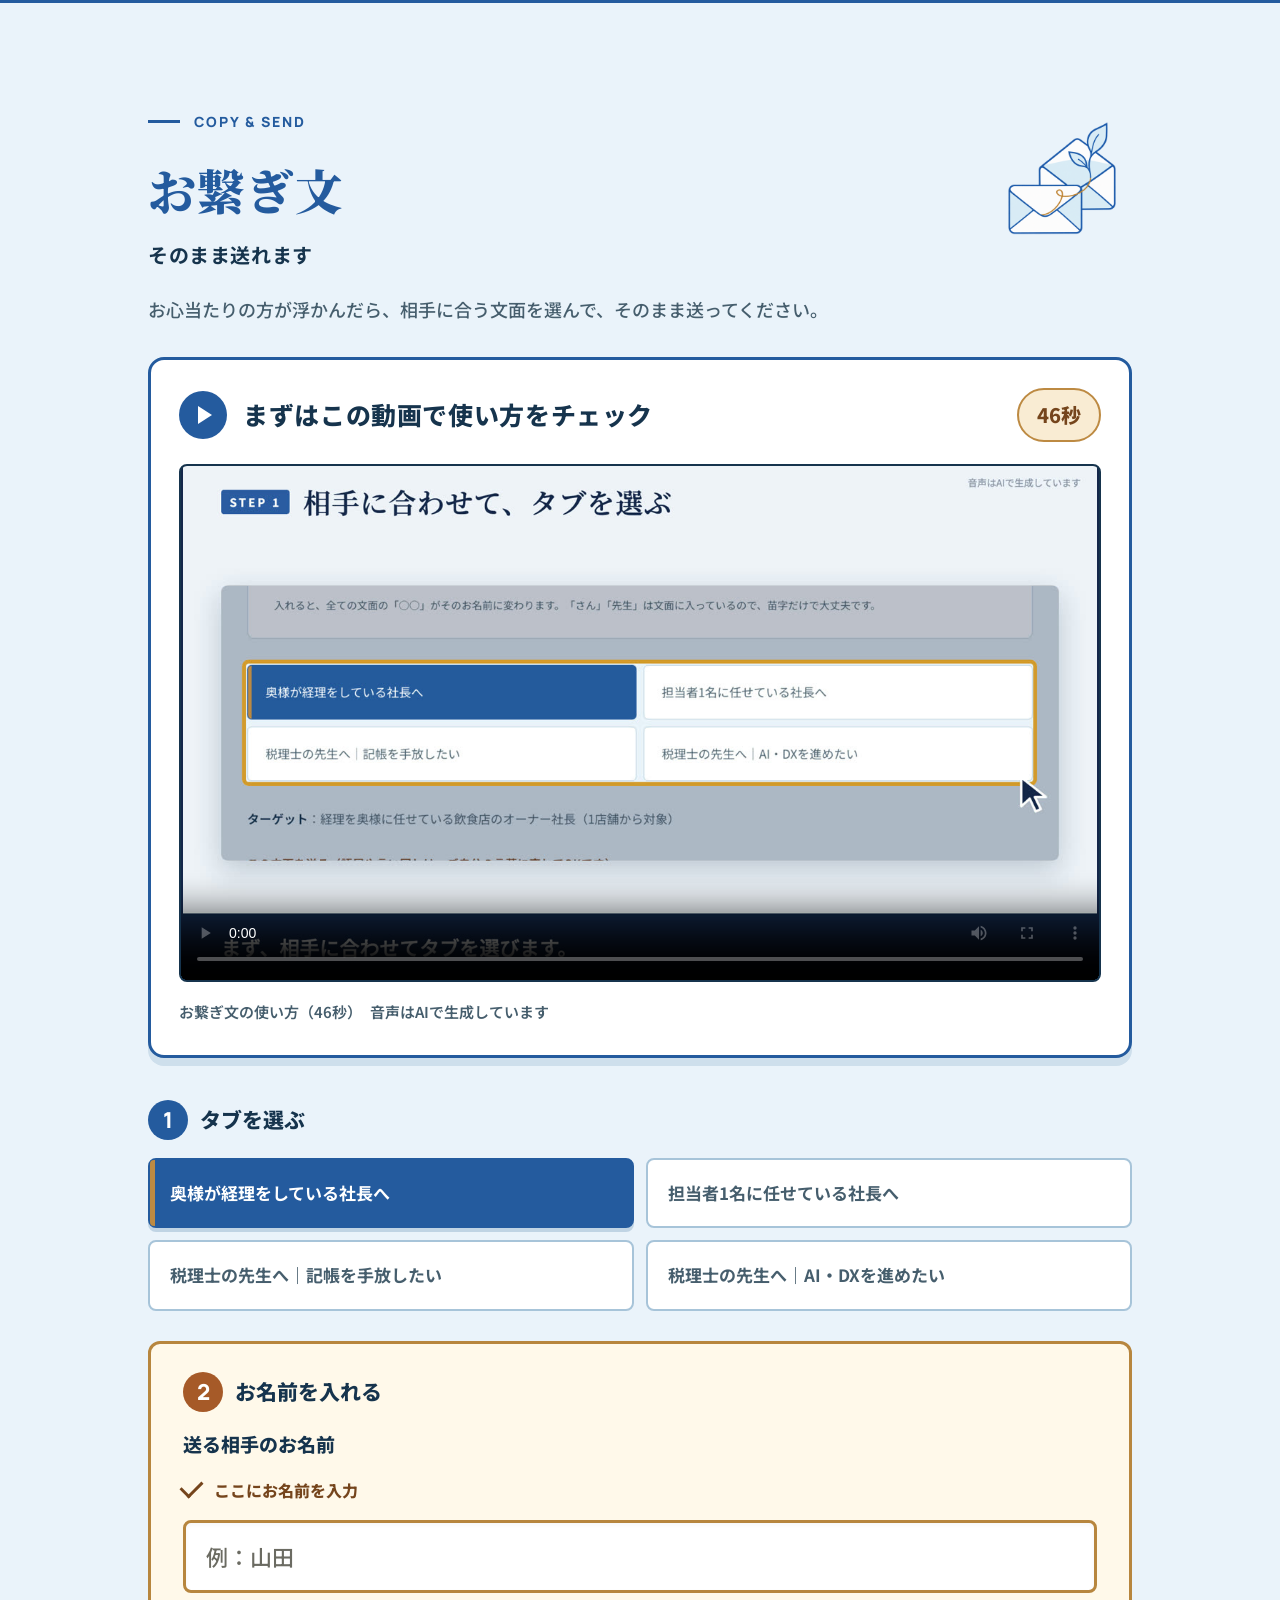
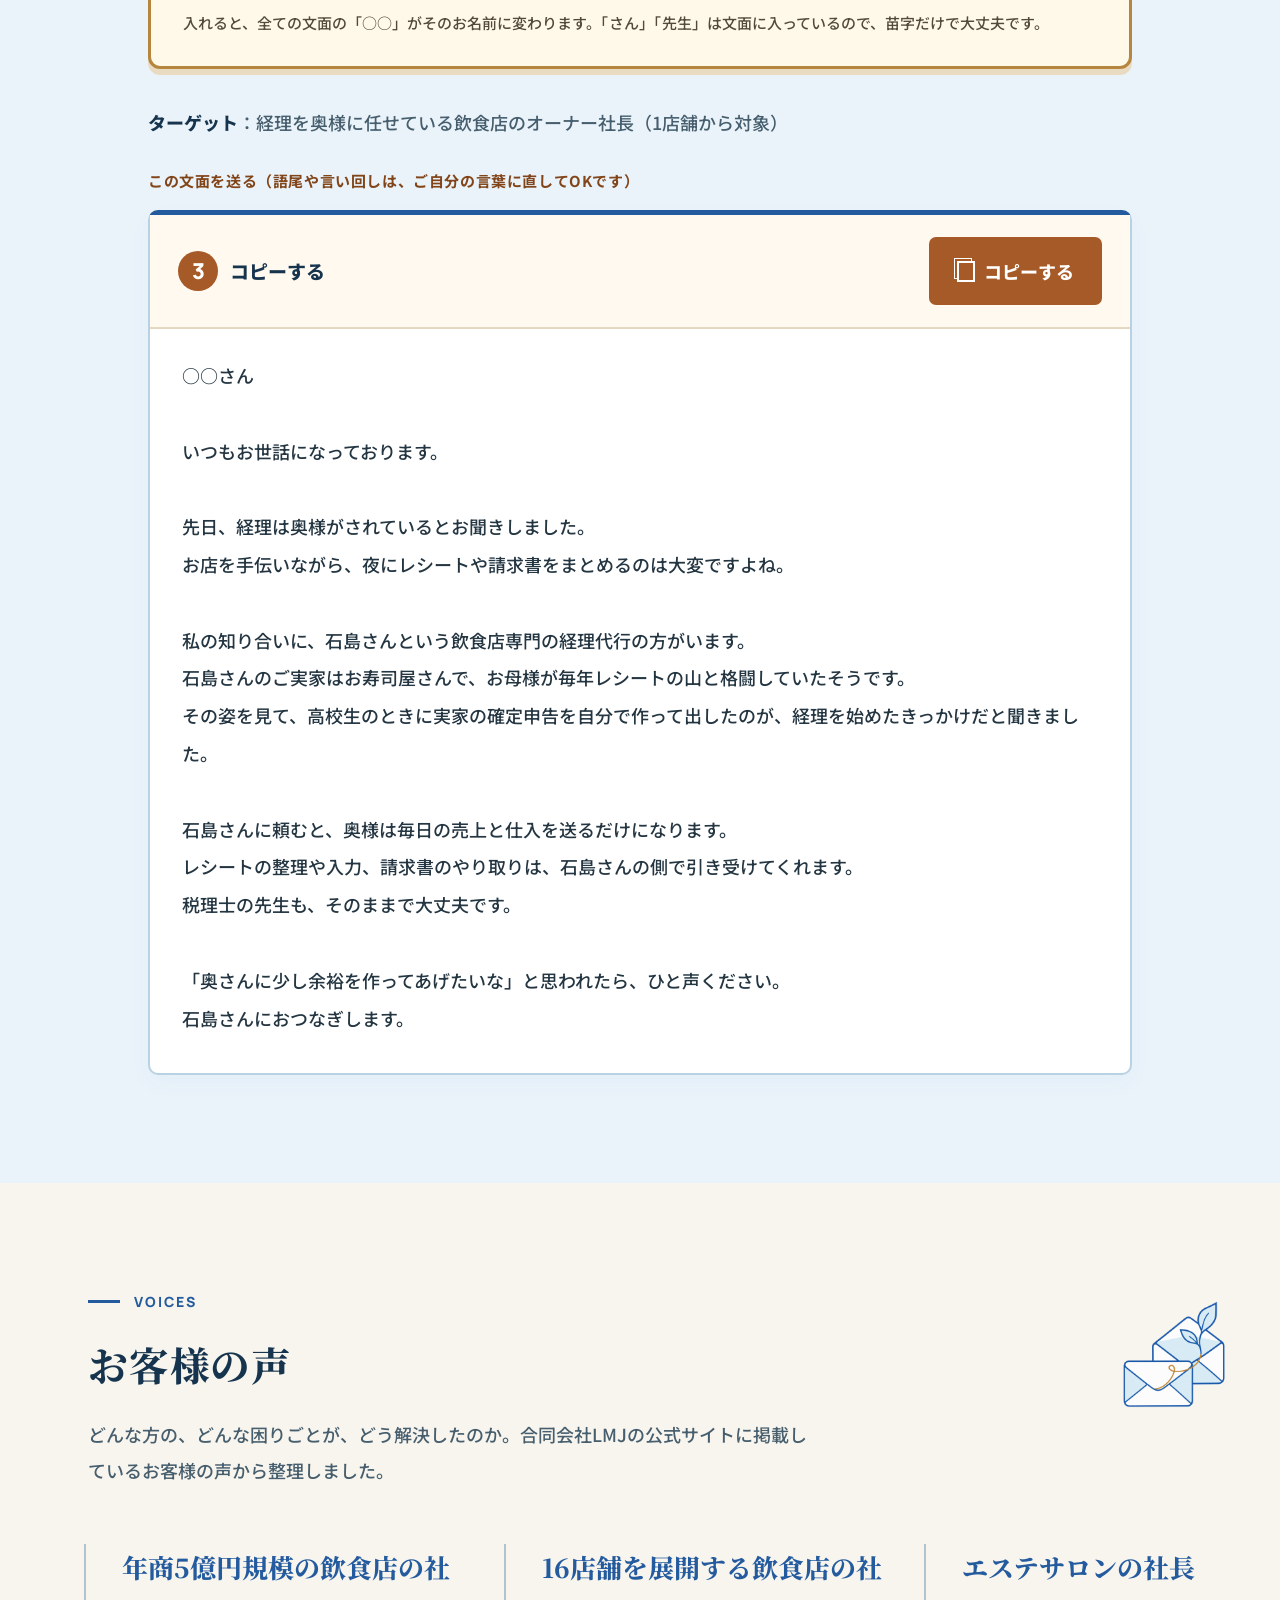
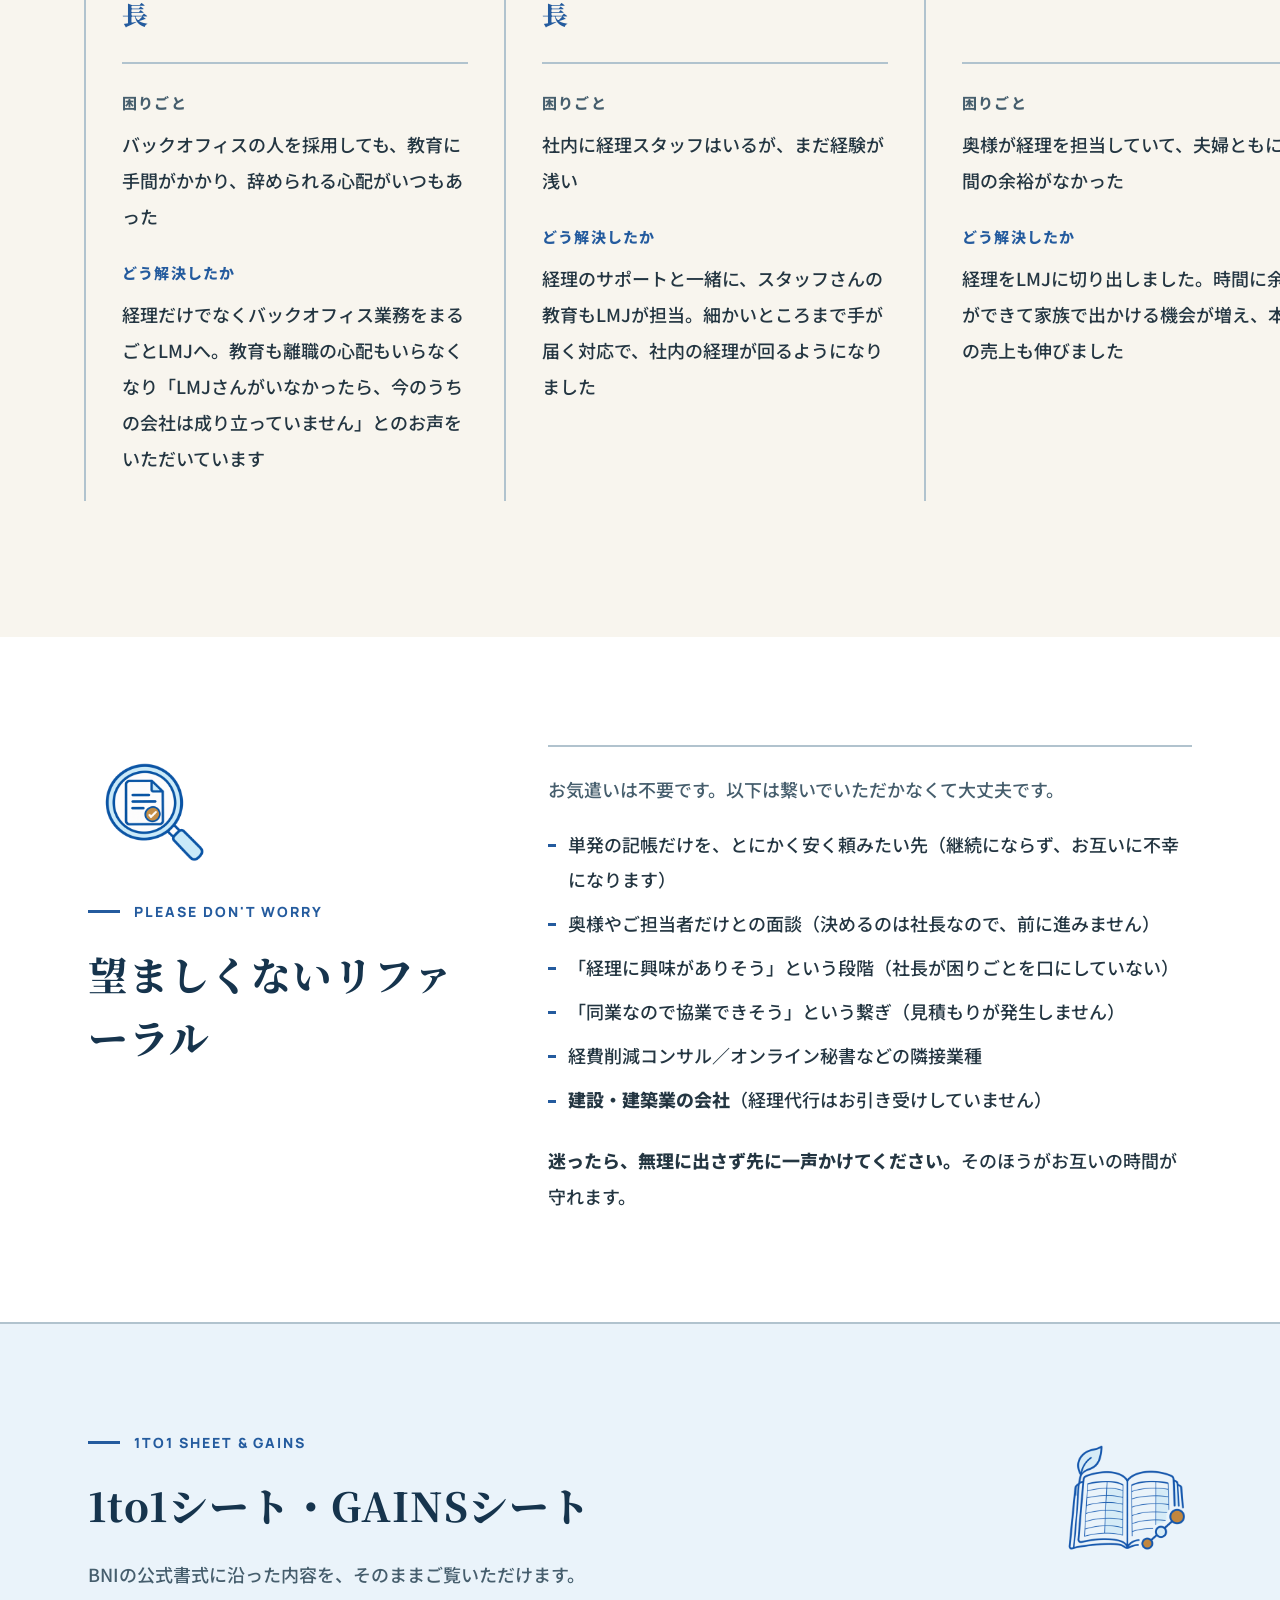
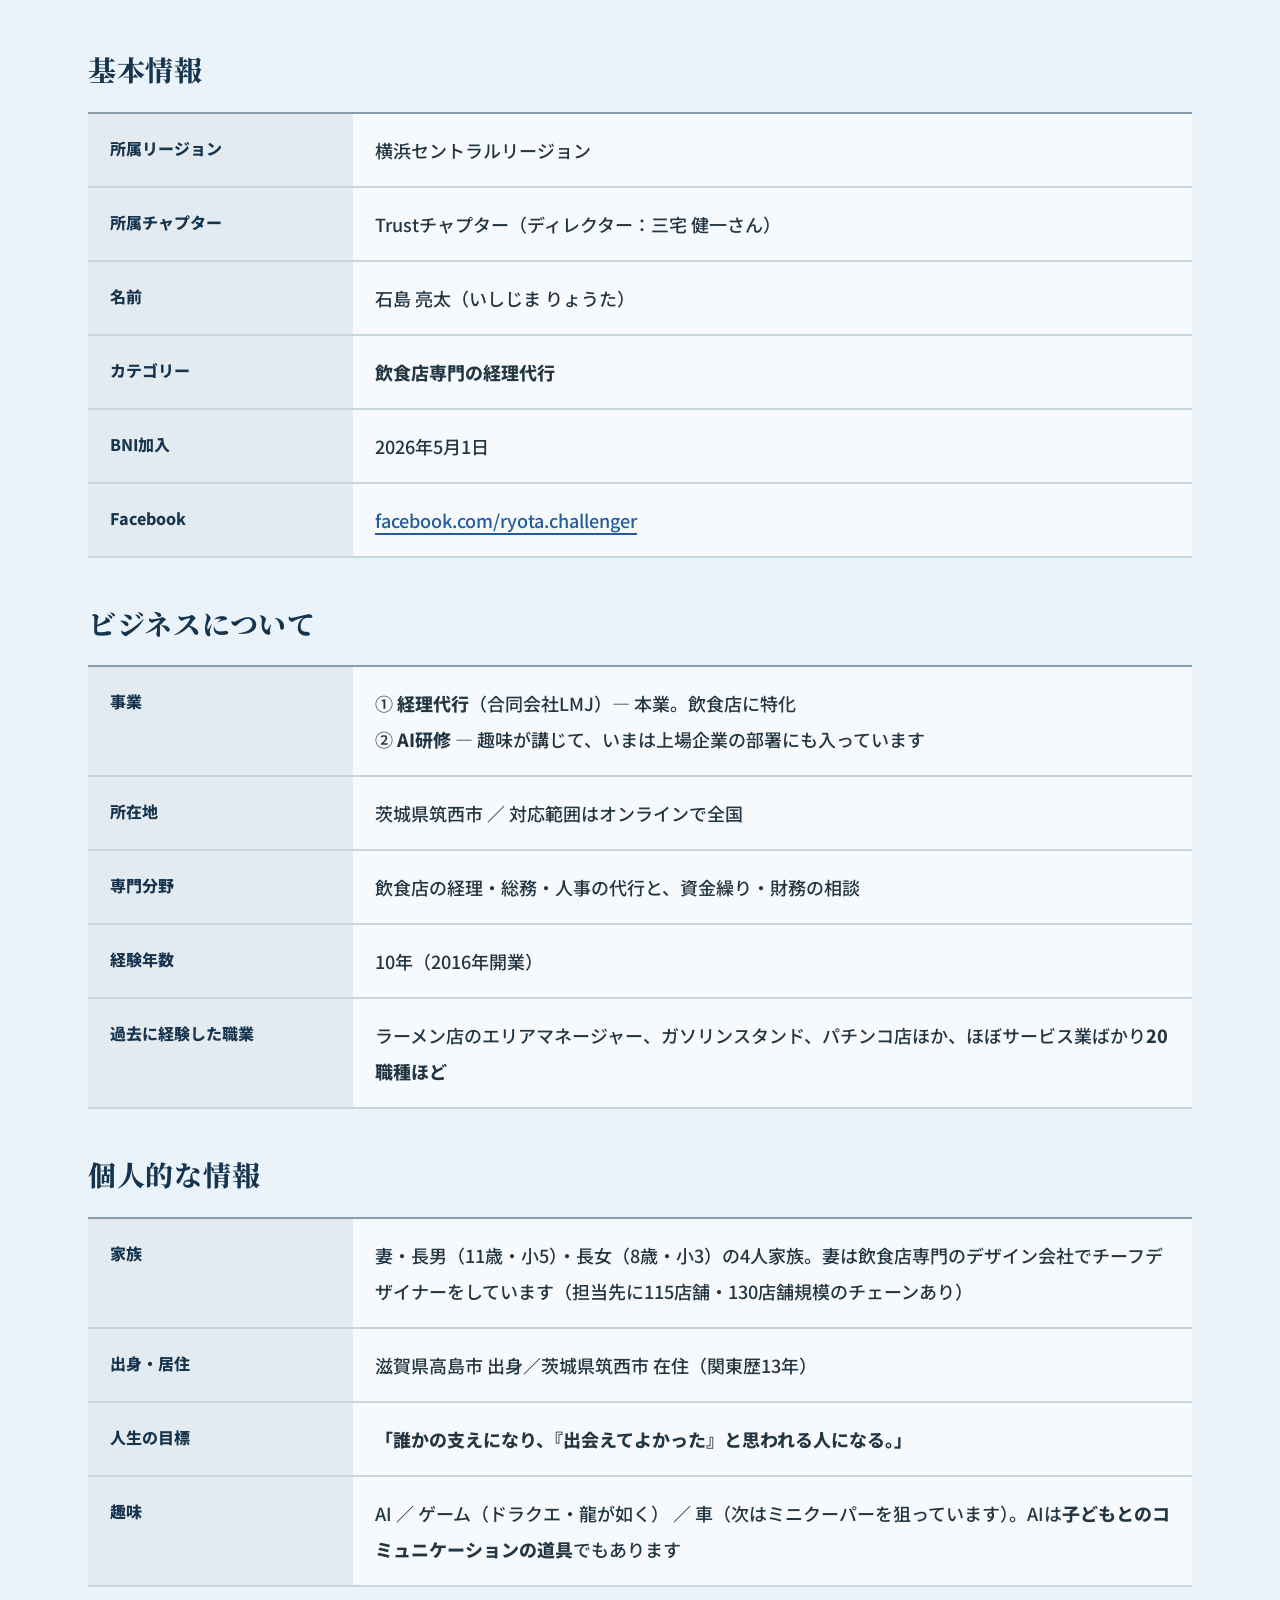
==== commit 0c75819b: "feat: 1to1シートのデザイン第3弾（Codex CLI） - 文字を大きく太く（本文18px・見出し800〜900）、線を太く - アイコン4点を追加（フレーズ・見分け方・金のガチョウ・ゴール" ====
--- a/index.html
+++ b/index.html
@@ -8,7 +8,7 @@
 <meta name="description" content="飲食店専門の経理代行・石島亮太の1to1シート。お役に立てる方、聞き逃してはならないフレーズ、そのまま送れるお繋ぎ文、略歴・GAINSシート。">
 <link rel="preconnect" href="https://fonts.googleapis.com">
 <link rel="preconnect" href="https://fonts.gstatic.com" crossorigin>
-<link href="https://fonts.googleapis.com/css2?family=Noto+Sans+JP:wght@400;500;600;700&family=Noto+Serif+JP:wght@400;500;600&family=Manrope:wght@200;400;500;600&display=swap" rel="stylesheet">
+<link href="https://fonts.googleapis.com/css2?family=Noto+Sans+JP:wght@400;500;600;700;800;900&family=Noto+Serif+JP:wght@400;500;600;700;800;900&family=Manrope:wght@200;400;500;600;700;800&display=swap" rel="stylesheet">
 <style>
 :root{--blue:#245b9e;--navy:#16344d;--ink:#243642;--muted:#657580;--line:#d6dfe3;--paper:#f5f6f4;--sky:#edf2f5;--white:#fff;--orange:#b9532e;--serif:'Noto Serif JP','Hiragino Mincho ProN',serif;--sans:'Noto Sans JP','Hiragino Sans',sans-serif;--disp:'Manrope',sans-serif}
 *{box-sizing:border-box}
@@ -412,6 +412,221 @@
 footer{padding-inline:22px;font-size:11px}
 }
 
+/* Third edition: generous type, confident rules, and guided referral steps. */
+:root{--body:18px;--small:15px;--muted:#465e6d;--line:#b1c3ce}
+body{font-size:var(--body);font-weight:500;line-height:2}
+b,strong{font-weight:800}
+a{text-decoration-thickness:2px}
+:focus-visible{outline-width:3px}
+h2{font-size:clamp(32px,3.1vw,42px);font-weight:800;line-height:1.6;letter-spacing:.02em}
+h3{font-size:25px;font-weight:800}
+h2 .sub{font-size:var(--body);font-weight:700;letter-spacing:.03em}
+.en,.eyebrow,.hero .eyebrow{font-size:14px;font-weight:800;letter-spacing:.14em}
+.en::before,.eyebrow::before{width:32px;height:3px}
+.sec-head>p:not(.en){font-size:var(--body)}
+.note,.pull-s,.photos figcaption,.hero .role,.hero .badge,.stat .lbl,
+.past-i dt,.goose-c .note,.video-cap,.namefill .note,.target,.phase,.phase.o,
+.vcard dt,.gains-row .k small,.portrait::after,footer,.toast{font-size:var(--small)}
+.note,.video-cap,.photos figcaption{font-weight:500}
+.top{border-bottom-width:2px}
+.top .wrap{gap:20px;padding-inline:28px}
+.brand b{font-size:18px;font-weight:800;border-left-width:2px}
+.nav{font-size:14px;font-weight:700;gap:16px}
+.nav a{min-height:48px}
+.top-cta{min-height:52px;font-size:15px;font-weight:800;padding:12px 18px;border-radius:8px}
+.side a{font-size:14px;font-weight:700;padding:24px 12px}
+.hero .wrap{gap:46px}
+.hero h1{font-size:40px;font-weight:800}
+.hero .lead{font-size:clamp(29px,2.8vw,38px);font-weight:800;line-height:1.85;letter-spacing:0}
+.hero .role{max-width:510px;font-weight:600}
+.badges{gap:10px}
+.badge,.badge:first-child{padding:4px 10px;border:2px solid #c3d9e8;border-radius:5px;background:#eaf3fa;font-weight:600;line-height:1.8}
+.btn,.hero .btn-line,.pdf .btn,.contact .btn{font-size:16px;font-weight:800;min-height:58px;border-width:2px;padding:16px 22px;border-radius:7px;gap:18px}
+.btn-line{border-bottom-width:2px}
+.hero .btns{gap:14px}
+.stat{border-left-width:2px}
+.stat b{font-size:58px;font-weight:800}
+.stat b small{font-size:16px;font-weight:700}
+.stat .lbl{font-weight:600}
+#origin .narrow>.rv:not(.sec-head)>p,ul.clean li,.how ul.clean li,
+.egg ul.clean li,.egg-why,.past-i dd,.goose-c>p:last-child,
+pre.msg,.vcard dl,#not .card>p:last-child,#not .note,.contact p,
+table.prof td,table.gains td,.gains-row .clean li,.gains-row p{font-size:var(--body)}
+ul.clean li{padding-left:20px}
+ul.clean li::before{width:8px;height:3px;top:.95em}
+#origin .narrow{grid-template-columns:1fr 1.65fr;gap:0 56px}
+#origin h2{max-width:none}
+#origin .pull{font-weight:800;font-size:31px;padding:32px 28px}
+.pull-s{font-weight:600}
+.photos img{border-radius:10px}
+#how .grid3,.how{border-width:2px}
+.how{grid-template-columns:100px 260px minmax(0,1fr)}
+.how-n{font-size:56px;font-weight:800}
+.how h3,#what h3,.sheet h3{font-size:28px;font-weight:800}
+.how-icon{width:88px;height:88px}
+#what .card,#what .card:first-child{border-width:2px}
+.section-icon{width:132px;height:132px;margin-bottom:24px}
+.sec-head.illustrated{position:relative;padding-right:166px;min-height:144px}
+.sec-head.illustrated>.section-icon{position:absolute;right:0;top:0;margin:0}
+#phrases .section-icon{background:#eaf3fa;border-radius:24px;padding:12px;transform:rotate(4deg)}
+.egg{border-width:2px;border-top-width:5px}
+.egg .big{font-size:31px;font-weight:800}
+.egg .big+.big{font-size:27px}
+.egg-no{font-size:19px;font-weight:800}
+.warn{font-size:var(--body);border-left-width:5px}
+.warn>b:first-child{font-size:20px;font-weight:800}
+.past{gap:24px}
+.past-i{border:2px solid #c5d7e2;border-top:5px solid var(--blue);border-radius:10px;padding:28px;background:#f4f8fb}
+.past-who{font-size:25px;font-weight:800;min-height:90px}
+.past-i dt{font-weight:800}
+.flow .card,.flow .vcard{width:400px;border-left-width:2px}
+.flow h3{font-family:var(--sans);font-size:19px;font-weight:800}
+.flow .clean li{font-size:21px;font-weight:700}
+#phrases .flow .card{border-color:#93b2ce}
+.q{font-size:35px;font-weight:800;border-left-width:6px}
+#serious .flow .card{border-top-width:4px}
+.fcard p{font-size:20px}
+.fcard p.note{font-family:var(--sans);font-size:var(--body)}
+.gooses,.goose-c{border-width:2px}
+.gn{font-size:52px;font-weight:800}
+.goose-c h3{font-size:23px;font-weight:800}
+.goose-c .note{font-weight:700}
+#referral .narrow{max-width:1080px}
+#referral h2{font-size:48px;font-weight:900}
+#referral h2 .sub{font-size:20px;font-weight:700}
+#referral .section-icon{width:140px;height:140px}
+.video{background:#fff;border:3px solid var(--blue);border-radius:16px;padding:28px;margin:0 0 42px;box-shadow:0 8px 0 #cedfec}
+.video-heading{display:flex;align-items:center;gap:16px;margin:0 0 22px}
+.video-heading h3{flex:1;min-width:0;font-family:var(--sans);font-size:25px;line-height:1.65;margin:0;font-weight:800}
+.play-mark{display:grid;place-items:center;flex:0 0 48px;width:48px;height:48px;border-radius:50%;background:var(--blue)}
+.play-mark::after{content:'';margin-left:4px;border-left:14px solid #fff;border-block:9px solid transparent}
+.duration{flex-shrink:0;align-self:flex-start;border-radius:30px;background:#f9ecd3;color:#75451c;font-size:20px;font-weight:800;padding:5px 18px;border:2px solid #bd8a42}
+.video video.howto{border:2px solid var(--navy);border-radius:8px;box-shadow:none}
+.video-cap{margin-top:16px;color:var(--muted);font-weight:600;line-height:1.9}
+.step-label{display:flex;align-items:center;gap:12px;font-size:21px;font-weight:800;line-height:1.7;color:var(--navy);margin:0 0 18px}
+.step-number{display:inline-grid;place-items:center;flex:0 0 40px;width:40px;height:40px;background:var(--blue);color:#fff;border-radius:50%;font-family:var(--disp);font-size:22px;font-weight:800;line-height:1}
+.tabs{gap:12px;margin-bottom:30px}
+.tab,.tab:nth-child(odd){border:2px solid #a7c4d9;font-size:17px;font-weight:700;min-height:70px;padding:18px 20px;border-radius:8px}
+.tab.on{border-color:var(--blue);box-shadow:0 4px 0 #c0d4e4}
+.tab.on::after{width:5px}
+.namefill{position:relative;grid-template-columns:1fr;gap:16px;padding:28px 32px;background:#fff9ea;border:3px solid #b7863e;border-radius:12px;margin-bottom:36px;box-shadow:0 6px 0 #e8dbc2}
+.namefill .step-label{margin:0}
+.namefill .step-number,.copy-step .step-number{background:var(--orange)}
+.namefill label{font-size:19px;font-weight:800;line-height:1.7}
+.input-hint{display:inline-flex;align-items:center;gap:9px;justify-self:start;font-size:16px;font-weight:800;line-height:1.7;color:#75451c}
+.input-hint::before{content:'';width:10px;height:18px;border-right:3px solid currentColor;border-bottom:3px solid currentColor;transform:rotate(45deg);margin:0 7px 7px 2px}
+.namefill input{font-size:22px;font-weight:700;line-height:1.6;min-height:72px;padding:16px 20px;border:3px solid #b7863e;border-radius:8px;box-shadow:inset 0 2px 4px #16344d0a}
+.namefill input::placeholder{color:#6b6b62;opacity:1;font-weight:500}
+.namefill input:focus{border-color:var(--blue);outline:3px solid #c0d9ed;outline-offset:3px;background:#fff}
+.namefill .note{color:#534a39;font-size:var(--small);line-height:1.9}
+.target{font-size:var(--body)}
+.phase,.phase.o{font-weight:700}
+.talk{font-size:21px;border-width:2px;font-weight:700}
+.msgbox{border-width:2px;border-top-width:5px;border-radius:10px}
+.copy-step{display:flex;align-items:center;justify-content:space-between;gap:18px;flex-wrap:wrap;padding:22px 28px;background:#fff9ef;border-bottom:2px solid #e5d8c3}
+.copy-step .step-label{margin:0;font-size:19px}
+.copy{margin:0;min-height:58px;padding:16px 28px;font-size:18px;font-weight:800;border-radius:7px}
+.copy::before{border-width:2px;width:14px;height:17px}
+pre.msg{padding:28px 32px 36px;line-height:2.1}
+#voices .flow .vcard{width:420px}
+.vcard .who{font-size:26px;font-weight:800;border-bottom-width:2px;min-height:120px}
+.vcard dt{font-weight:800}
+#not .card,#sheets{border-width:2px}
+table.prof,table.gains{border-top-width:2px}
+table.prof th,table.prof td,table.gains th,table.gains td{border-bottom-width:2px}
+table.prof th{font-size:16px;font-weight:800}
+.gains-row .k{font-size:21px;font-weight:800}
+.gains-row .k small{font-weight:600}
+.contact h2{font-weight:800}
+footer{color:var(--muted)}
+@media(max-width:1360px){.brand b{display:none}.side{display:none}}
+@media(max-width:1100px){.nav{gap:12px;font-size:12px}.top .wrap{gap:14px;padding-inline:24px}.hero .wrap{gap:30px}.hero .lead{font-size:30px}.how{grid-template-columns:72px 210px minmax(0,1fr);gap:24px}.stat b{font-size:48px}.stat .lbl{font-size:14px}.past{gap:18px}.past-i{padding:24px 20px}.egg .big{font-size:28px}.egg .big+.big{font-size:25px}#goose .wrap{gap:44px}.sec-head.illustrated{padding-right:146px}.section-icon{width:116px;height:116px}}
+@media(min-width:761px) and (max-width:980px){.nav{display:none}.brand b{display:block}.hero .wrap{grid-template-columns:1.4fr 1fr}.how{grid-template-columns:64px 180px minmax(0,1fr)}.how h3{font-size:24px}.past{grid-template-columns:1fr}.past-who{min-height:0}.stat b{font-size:42px}.stat b small{font-size:14px;margin-left:3px}.sec-head.illustrated{padding-right:140px}}
+@media(max-width:760px){
+:root{--body:17px;--small:14px}
+body{font-size:var(--body)}
+section{padding:64px 0}
+h2{font-size:30px;line-height:1.65;letter-spacing:0}
+h2 .nowrap{white-space:normal}
+h2 .sub{font-size:17px;letter-spacing:0}
+h3{font-size:24px}
+.en,.eyebrow,.hero .eyebrow{font-size:13px;letter-spacing:.1em}
+.top .wrap{padding-inline:16px;gap:10px;min-height:76px}
+.brand{gap:10px}.brand b{display:block;font-size:14px;padding-left:10px;letter-spacing:0}
+.brand-logo{width:65px}
+.top-cta{font-size:13px;min-height:48px;padding:10px 12px;white-space:normal;text-align:center}
+.hero .wrap{gap:30px;padding-top:38px}
+.hero h1{font-size:36px}
+.hero .lead{font-size:clamp(26px,7.1vw,36px);line-height:1.85}
+.hero .role,.hero .badge{font-size:14px}
+.hero .badge{padding:4px 9px;line-height:1.8}
+.hero .btns{gap:12px}
+.btn,.hero .btn-line,.pdf .btn,.contact .btn{font-size:16px;padding:16px 18px;min-height:58px;gap:12px}
+.hero .btn-line{border-bottom:2px solid #a7c4d9}
+.portrait::after{font-size:12px;letter-spacing:.16em}
+.stat{padding:26px 12px 26px 0;border-bottom-width:2px}
+.stat:nth-child(even){padding-left:14px;border-left-width:2px}
+.stat b{font-size:42px}
+.stat b small{font-size:13px;margin-left:3px}
+.stat .lbl{font-size:14px;line-height:1.85}
+.section-icon{width:98px;height:98px}
+.sec-head.illustrated{padding-right:0;padding-top:0;min-height:0}
+.sec-head.illustrated>.section-icon{position:static;width:100px;height:100px;margin:0 0 24px}
+#origin h2{max-width:none}
+#origin .pull{font-size:26px;padding:26px 20px;line-height:1.85}
+.how{grid-template-columns:56px minmax(0,1fr);gap:18px}
+.how h3,#what h3,.sheet h3{font-size:25px}
+.how-n{font-size:42px}
+.how-icon{width:56px;height:56px}
+.egg{padding:26px 20px 30px}
+.egg-no{font-size:18px;margin-bottom:50px}
+.egg-icon{width:90px;height:90px}
+.egg .big{font-size:27px;line-height:1.7}
+.egg .big+.big{font-size:24px;line-height:1.8}
+.warn{padding:20px 16px}
+.warn>b:first-child{font-size:19px}
+.past{gap:24px}
+.past-i{padding:26px 22px}
+.past-who{font-size:24px;min-height:0}
+.flow .card,.flow .vcard,#voices .flow .vcard{width:calc(100vw - 44px);padding-inline:22px}
+.flow h3{font-size:18px}
+.flow .clean li{font-size:20px}
+.q{font-size:27px;padding:26px 22px}
+.fcard p{font-size:19px}
+.goose-c{grid-template-columns:38px minmax(0,1fr);gap:0 14px}
+.goose-c h3{font-size:22px}
+.gn{font-size:44px}
+#referral .section-icon{width:100px;height:100px}
+#referral h2{font-size:38px}
+#referral h2 .sub{font-size:18px}
+.video{padding:20px 16px;border-radius:12px;margin-bottom:36px}
+.video-heading{display:grid;grid-template-columns:40px 1fr;gap:12px;margin-bottom:18px}
+.video-heading h3{grid-column:1/-1;grid-row:2;font-size:22px}
+.play-mark{width:40px;height:40px;flex-basis:40px}
+.duration{justify-self:end;font-size:18px;padding:3px 16px}
+.video-cap{font-size:14px}
+.step-label{font-size:20px;gap:10px}
+.step-number{width:36px;height:36px;flex-basis:36px;font-size:20px}
+.tab,.tab:nth-child(odd){font-size:16px;padding:17px 16px;min-height:62px;line-height:1.85}
+.namefill{padding:24px 18px;gap:14px;margin-bottom:32px}
+.namefill label{font-size:18px}
+.input-hint{font-size:15px}
+.namefill input{min-height:68px;font-size:21px;padding:14px 16px}
+.copy-step{padding:20px 18px;gap:16px;flex-direction:column;align-items:stretch}
+.copy-step .step-label{font-size:19px}
+.copy{align-self:stretch;justify-content:center;margin:0;font-size:18px;min-height:58px}
+pre.msg{padding:24px 18px 30px}
+.vcard .who{font-size:25px;min-height:114px}
+table.prof,table.gains{border:0}
+table.prof tr,table.gains tr{border-width:2px}
+table.prof th,table.gains th{font-size:16px;font-weight:800;border:0}
+table.prof td,table.gains td{border:0}
+.gains-row .k{font-size:20px}
+.gains-row .k small{font-size:14px}
+.contact h2{font-size:30px}
+footer{font-size:14px}
+}
+
 @media(prefers-reduced-motion:reduce){html{scroll-behavior:auto}*,*::before,*::after{animation:none!important;transition:none!important}.js .rv{opacity:1;transform:none}}
 @media print{.top,.side,.copy,.toast{display:none}.js .rv{opacity:1;transform:none}section{padding:30px 0}.panel{display:block;margin-block:30px}.flow{overflow:visible}.flow-track{width:auto;display:block}.flow .card,.flow .vcard{width:auto;margin:0 0 20px!important;break-inside:avoid}.flow [aria-hidden=true]{display:none}.hero .up{animation:none}}
 </style>
@@ -495,7 +710,7 @@
 <!-- WHAT -->
 <section id="what" class="tint">
   <div class="wrap">
-    <div class="sec-head rv"><p class="en">What</p><h2>お引き受けしていること</h2><p>飲食店専門の経理代行です。決算をお願いしている税理士の先生は、そのままで大丈夫です。<br><b>建設・建築業の経理はお引き受けしていません。</b></p></div>
+    <div class="sec-head rv"><img class="section-icon" src="img/icons/accounting-ai.png" width="384" height="384" loading="lazy" alt="帳簿と資金繰りを表す青い線画"><p class="en">What</p><h2>お引き受けしていること</h2><p>飲食店専門の経理代行です。決算をお願いしている税理士の先生は、そのままで大丈夫です。<br><b>建設・建築業の経理はお引き受けしていません。</b></p></div>
     <div class="grid2">
       <div class="card rv"><h3>日々の経理を、丸ごと</h3><ul class="clean"><li>記帳・請求書の受け取りと発行・紙の書類のデータ化</li><li>必要に応じて<b>総務・人事</b>まで</li><li>やり取りはオンラインで完結。全国対応です</li></ul></div>
       <div class="card rv d1"><h3>必ず一緒にお渡しするもの</h3><ul class="clean"><li><b>資金繰り表</b>：半年先の現預金がいくら残るか</li><li><b>現金残高のズレ</b>：店ごとの過不足を毎月</li><li><b>店舗別のFL</b>：本部費は按分せず、全店で賄う見せ方に</li></ul></div>
@@ -536,7 +751,7 @@
 <!-- PAST GOLDEN REFERRALS -->
 <section id="past" class="tint">
   <div class="narrow">
-    <div class="sec-head rv"><p class="en">Thank You</p><h2>これまでの<wbr><span class="nowrap">ゴールデンリファーラル</span></h2><p>ご紹介くださった皆さま、本当にありがとうございます。</p></div>
+    <div class="sec-head rv illustrated"><img class="section-icon" src="img/icons/referral-trophy.png" width="384" height="384" loading="lazy" alt="握手をあしらったゴールデンリファーラルのトロフィー"><p class="en">Thank You</p><h2>これまでの<wbr><span class="nowrap">ゴールデンリファーラル</span></h2><p>ご紹介くださった皆さま、本当にありがとうございます。</p></div>
     <div class="past rv">
       <div class="past-i"><p class="past-who">公認会計士の先生</p>
         <dl><dt>紹介の流れ</dt><dd>ディレクターからご紹介いただき、1to1で先生の事務所の状況を伺いました</dd>
@@ -554,7 +769,7 @@
 <!-- PHRASES -->
 <section id="phrases" class="tint">
   <div class="wrap">
-    <div class="sec-head rv"><p class="en">Listen For</p><h2>聞き逃してはならない<wbr><span class="nowrap">フレーズ</span></h2><p>このどれかが聞こえたら、私の出番です。</p></div>
+    <div class="sec-head rv illustrated"><img class="section-icon" src="img/icons/listening.png" width="384" height="384" loading="lazy" alt="大切な言葉を聞く耳と吹き出し"><p class="en">Listen For</p><h2>聞き逃してはならない<wbr><span class="nowrap">フレーズ</span></h2><p>このどれかが聞こえたら、私の出番です。</p></div>
   </div>
   <div class="flow" data-speed="0.45"><div class="flow-track">
       <div class="card fcard"><h3>社長本人の口から出る言葉</h3><ul class="clean quote"><li>「奥さんが経理をやっている」</li><li>「経理の人が辞めてしまって」</li><li>「経理はパートさん一人に任せてる」</li><li>「店舗を増やしたいけど、事務が回らない」</li><li>「試算表が3ヶ月遅れている」</li></ul></div>
@@ -570,7 +785,7 @@
 <!-- SERIOUS -->
 <section id="serious">
   <div class="wrap">
-    <div class="sec-head rv"><p class="en">How To Tell</p><h2>本気かどうかの見分け方</h2><p>「聞き逃してはならないフレーズ」が出たら、一歩だけ踏み込んでみてください。</p></div>
+    <div class="sec-head rv illustrated"><img class="section-icon" src="img/icons/magnifier.png" width="384" height="384" loading="lazy" alt="本気のサインを確かめる虫眼鏡と書類"><p class="en">How To Tell</p><h2>本気かどうかの見分け方</h2><p>「聞き逃してはならないフレーズ」が出たら、一歩だけ踏み込んでみてください。</p></div>
     <div class="q rv">「それ、いま一番困っているのは何ですか？」</div>
   </div>
   <div class="flow" data-speed="0.4"><div class="flow-track">
@@ -587,7 +802,7 @@
 <!-- GOOSE -->
 <section id="goose" class="tint">
   <div class="wrap">
-    <div class="sec-head rv"><p class="en">Referral Sources</p><h2>金のガチョウ<span class="sub">繰り返し紹介が生まれる相手</span></h2></div>
+    <div class="sec-head rv"><img class="section-icon" src="img/icons/golden-goose.png" width="384" height="384" loading="lazy" alt="金の卵を生むガチョウ"><p class="en">Referral Sources</p><h2>金のガチョウ<span class="sub">繰り返し紹介が生まれる相手</span></h2></div>
     <div class="gooses">
       <div class="goose-c rv"><span class="gn">1</span><h3>税理士の先生</h3><p class="note">記帳を手放したい先生</p><p>記帳代行の受け皿を探している事務所です。先生が<b>「記帳までは手が回らない」</b>と言った瞬間が出番です。</p></div>
       <div class="goose-c rv d1"><span class="gn">2</span><h3>飲食店専門のデザイン・看板会社</h3><p class="note">店舗展開の入口</p><p>店舗を増やしている会社と、<b>必ず接点</b>があります。</p></div>
@@ -602,27 +817,31 @@
     <div class="sec-head rv"><img class="section-icon" src="img/icons/message.png" width="384" height="384" loading="lazy" alt="青い葉と封筒で表す、人をつなぐメッセージ"><p class="en">Copy &amp; Send</p><h2>お繋ぎ文<span class="sub">そのまま送れます</span></h2><p>お心当たりの方が浮かんだら、相手に合う文面を選んで、そのまま送ってください。</p></div>
 
     <div class="video rv">
+      <div class="video-heading"><span class="play-mark" aria-hidden="true"></span><h3 data-guide>まずはこの動画で使い方をチェック</h3><span class="duration" data-guide>46秒</span></div>
       <!-- 使い方の動画：YouTube等の埋め込みURLが決まったら、この div の中身を <iframe> に差し替える -->
       <video class="howto" controls playsinline preload="metadata" poster="video/otsunagi_howto_poster.jpg"><source src="video/otsunagi_howto.mp4" type="video/mp4"></video>
       <p class="video-cap">お繋ぎ文の使い方（46秒）　音声はAIで生成しています</p>
     </div>
 
-    <div class="namefill rv">
-      <label for="nm">送る相手のお名前</label>
-      <input id="nm" type="text" placeholder="例：山田" autocomplete="off">
-      <p class="note">入れると、全ての文面の「○○」がそのお名前に変わります。「さん」「先生」は文面に入っているので、苗字だけで大丈夫です。</p>
-    </div>
-
+    <p class="step-label" data-guide><span class="step-number">1</span> タブを選ぶ</p>
     <div class="tabs" role="tablist" aria-label="お繋ぎ文">
       <button class="tab on" data-t="wife" id="tab-wife" role="tab" aria-controls="p-wife" aria-selected="true" tabindex="0">奥様が経理をしている社長へ</button>
       <button class="tab" data-t="staff" id="tab-staff" role="tab" aria-controls="p-staff" aria-selected="false" tabindex="-1">担当者1名に任せている社長へ</button>
       <button class="tab" data-t="tax" id="tab-tax" role="tab" aria-controls="p-tax" aria-selected="false" tabindex="-1">税理士の先生へ｜記帳を手放したい</button>
       <button class="tab" data-t="taxai" id="tab-taxai" role="tab" aria-controls="p-taxai" aria-selected="false" tabindex="-1">税理士の先生へ｜AI・DXを進めたい</button>
     </div>
+
+    <div class="namefill rv">
+      <p class="step-label" data-guide><span class="step-number">2</span> お名前を入れる</p>
+      <label for="nm">送る相手のお名前</label>
+      <span class="input-hint" data-guide>ここにお名前を入力</span>
+      <input id="nm" type="text" placeholder="例：山田" autocomplete="off">
+      <p class="note">入れると、全ての文面の「○○」がそのお名前に変わります。「さん」「先生」は文面に入っているので、苗字だけで大丈夫です。</p>
+    </div>
     <div class="panel on" id="p-wife" role="tabpanel" aria-labelledby="tab-wife">
       <p class="target"><b>ターゲット</b>：経理を奥様に任せている飲食店のオーナー社長（1店舗から対象）</p>
       <span class="phase o">この文面を送る（語尾や言い回しは、ご自分の言葉に直してOKです）</span>
-      <div class="msgbox"><button class="copy" data-copy="m-wife"> コピーする</button>
+      <div class="msgbox"><div class="copy-step"><p class="step-label" data-guide><span class="step-number">3</span> コピーする</p><button class="copy" data-copy="m-wife"> コピーする</button></div>
 <pre class="msg" id="m-wife">○○さん
 
 いつもお世話になっております。
@@ -644,7 +863,7 @@
     <div class="panel" id="p-staff" role="tabpanel" aria-labelledby="tab-staff">
       <p class="target"><b>ターゲット</b>：経理を担当者1名に任せている飲食店のオーナー社長（1店舗から対象）</p>
       <span class="phase o">この文面を送る（語尾や言い回しは、ご自分の言葉に直してOKです）</span>
-      <div class="msgbox"><button class="copy" data-copy="m-staff"> コピーする</button>
+      <div class="msgbox"><div class="copy-step"><p class="step-label" data-guide><span class="step-number">3</span> コピーする</p><button class="copy" data-copy="m-staff"> コピーする</button></div>
 <pre class="msg" id="m-staff">○○さん
 
 いつもお世話になっております。
@@ -666,7 +885,7 @@
     <div class="panel" id="p-tax" role="tabpanel" aria-labelledby="tab-tax">
       <p class="target"><b>ターゲット</b>：記帳代行を手放したい、またはキャパオーバーの税理士の先生（＝<b>案件を渡していただく</b>お繋ぎ）</p>
       <span class="phase o">この文面を送る（語尾や言い回しは、ご自分の言葉に直してOKです）</span>
-      <div class="msgbox"><button class="copy" data-copy="m-tax"> コピーする</button>
+      <div class="msgbox"><div class="copy-step"><p class="step-label" data-guide><span class="step-number">3</span> コピーする</p><button class="copy" data-copy="m-tax"> コピーする</button></div>
 <pre class="msg" id="m-tax">○○先生
 
 いつもお世話になっております。
@@ -685,7 +904,7 @@
     <div class="panel" id="p-taxai" role="tabpanel" aria-labelledby="tab-taxai">
       <p class="target"><b>ターゲット</b>：40代〜50代の税理士事務所の先生。人は増やしたくないが業務効率を上げたい／DX・AI化を進めたいが自分では進められていない</p>
       <span class="phase o">この文面を送る（語尾や言い回しは、ご自分の言葉に直してOKです）</span>
-      <div class="msgbox"><button class="copy" data-copy="m-taxai"> コピーする</button>
+      <div class="msgbox"><div class="copy-step"><p class="step-label" data-guide><span class="step-number">3</span> コピーする</p><button class="copy" data-copy="m-taxai"> コピーする</button></div>
 <pre class="msg" id="m-taxai">○○先生
 
 いつもお世話になっております。
@@ -707,7 +926,7 @@
 
 <!-- VOICES -->
 <section id="voices" class="tint">
-  <div class="sec-head rv"><p class="en">Voices</p><h2>お客様の声</h2><p>どんな方の、どんな困りごとが、どう解決したのか。合同会社LMJの公式サイトに掲載しているお客様の声から整理しました。</p></div>
+  <div class="sec-head rv illustrated"><img class="section-icon" src="img/icons/message.png" width="384" height="384" loading="lazy" alt="お客様から届いた声を表す封筒"><p class="en">Voices</p><h2>お客様の声</h2><p>どんな方の、どんな困りごとが、どう解決したのか。合同会社LMJの公式サイトに掲載しているお客様の声から整理しました。</p></div>
   <div class="flow" data-speed="0.5"><div class="flow-track">
       <div class="vcard"><p class="who">年商5億円規模の飲食店の社長</p><dl><dt class="pain">困りごと</dt><dd>バックオフィスの人を採用しても、教育に手間がかかり、辞められる心配がいつもあった</dd><dt class="fix">どう解決したか</dt><dd>経理だけでなくバックオフィス業務をまるごとLMJへ。教育も離職の心配もいらなくなり「LMJさんがいなかったら、今のうちの会社は成り立っていません」とのお声をいただいています</dd></dl></div>
       <div class="vcard"><p class="who">16店舗を展開する飲食店の社長</p><dl><dt class="pain">困りごと</dt><dd>社内に経理スタッフはいるが、まだ経験が浅い</dd><dt class="fix">どう解決したか</dt><dd>経理のサポートと一緒に、スタッフさんの教育もLMJが担当。細かいところまで手が届く対応で、社内の経理が回るようになりました</dd></dl></div>
@@ -726,7 +945,7 @@
   <div class="narrow">
     <div>
       <div class="rv">
-        <div class="sec-head"><p class="en">Please Don't Worry</p><h2>望ましくないリファーラル</h2></div>
+        <div class="sec-head"><img class="section-icon" src="img/icons/magnifier.png" width="384" height="384" loading="lazy" alt="紹介先との相性を確認する虫眼鏡"><p class="en">Please Don't Worry</p><h2>望ましくないリファーラル</h2></div>
         <div class="card"><p class="note">お気遣いは不要です。以下は繋いでいただかなくて大丈夫です。</p>
           <ul class="clean"><li>単発の記帳だけを、とにかく安く頼みたい先（継続にならず、お互いに不幸になります）</li><li>奥様やご担当者だけとの面談（決めるのは社長なので、前に進みません）</li><li>「経理に興味がありそう」という段階（社長が困りごとを口にしていない）</li><li>「同業なので協業できそう」という繋ぎ（見積もりが発生しません）</li><li>経費削減コンサル／オンライン秘書などの隣接業種</li><li><b>建設・建築業の会社</b>（経理代行はお引き受けしていません）</li></ul>
           <p><b>迷ったら、無理に出さず先に一声かけてください。</b>そのほうがお互いの時間が守れます。</p></div>
@@ -739,7 +958,7 @@
 <!-- SHEETS -->
 <section id="sheets" class="dark">
   <div class="wrap">
-    <div class="sec-head rv"><p class="en">1to1 Sheet &amp; GAINS</p><h2>1to1シート・GAINSシート</h2><p>BNIの公式書式に沿った内容を、そのままご覧いただけます。</p></div>
+    <div class="sec-head rv illustrated"><img class="section-icon" src="img/icons/accounting-ai.png" width="384" height="384" loading="lazy" alt="経歴と実績をまとめた帳簿のイラスト"><p class="en">1to1 Sheet &amp; GAINS</p><h2>1to1シート・GAINSシート</h2><p>BNIの公式書式に沿った内容を、そのままご覧いただけます。</p></div>
 
     <div class="sheet on rv" id="s-prof">
       <h3>基本情報</h3>
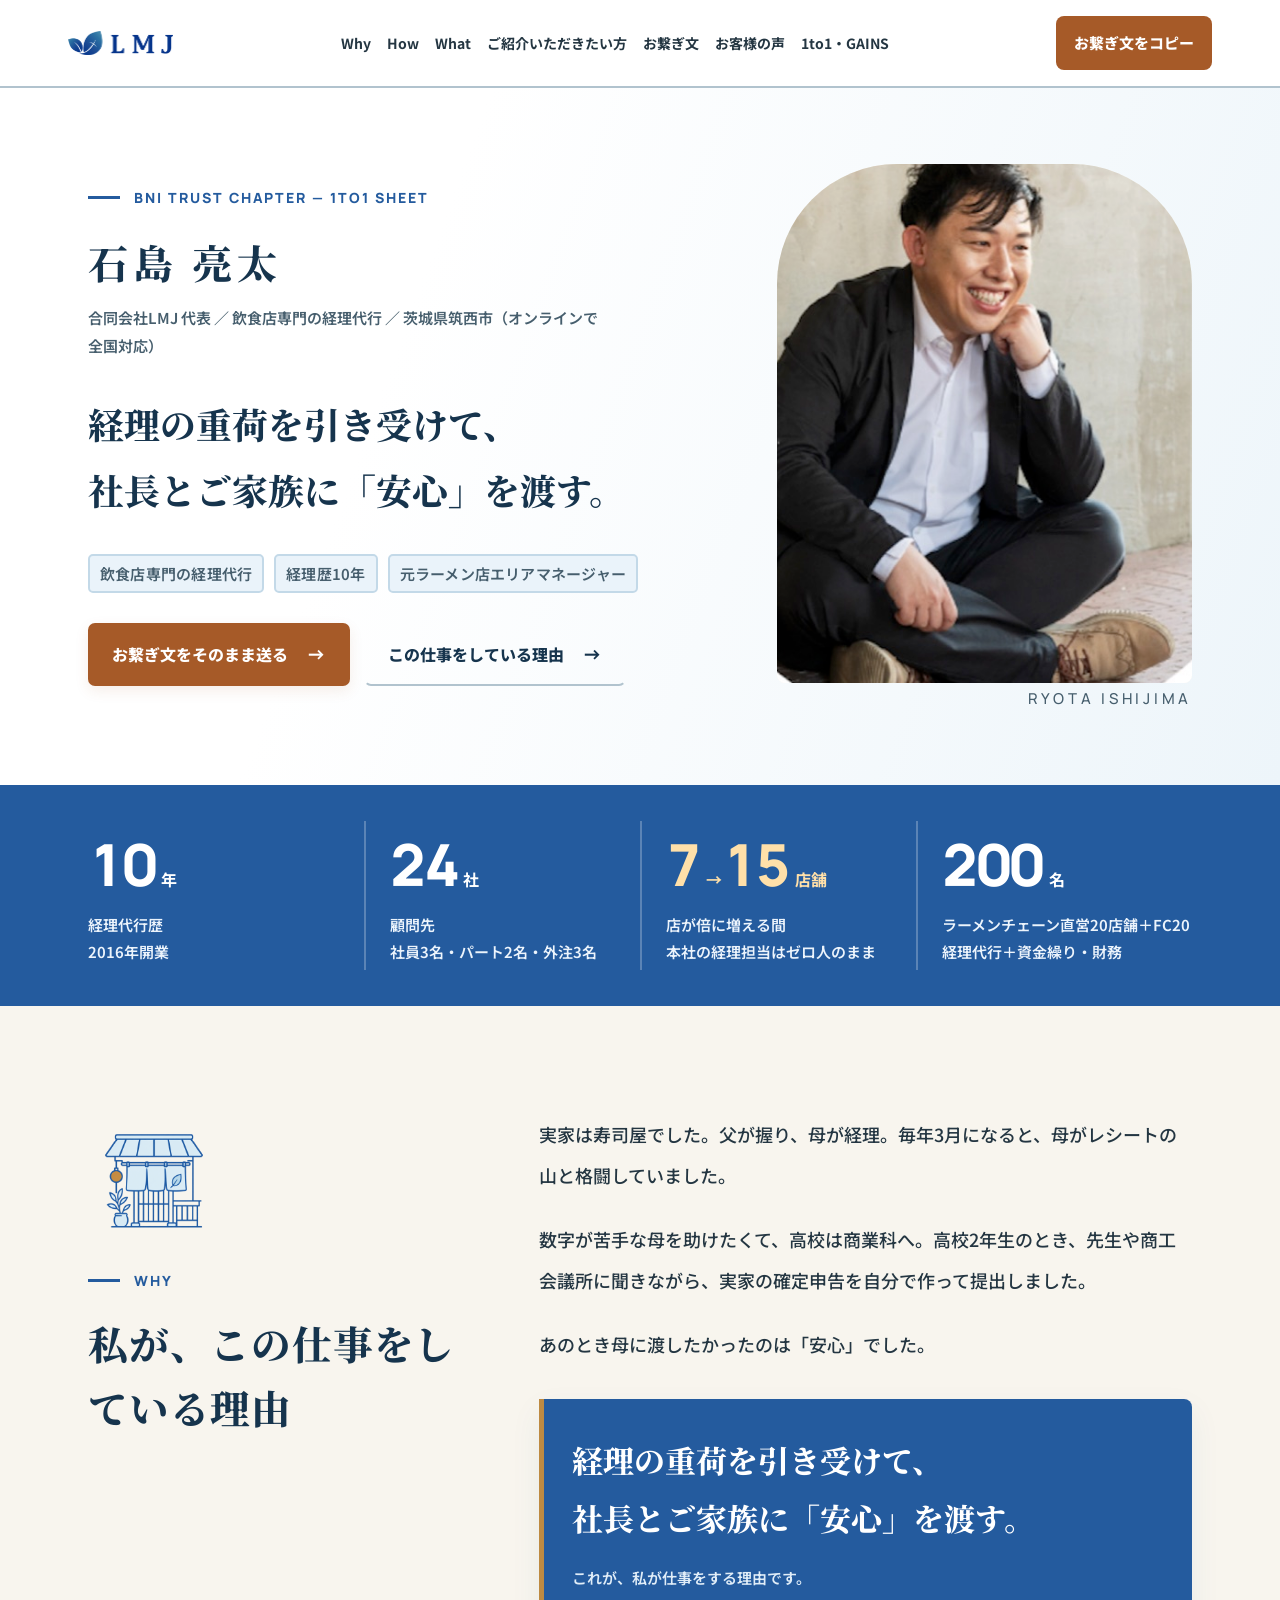
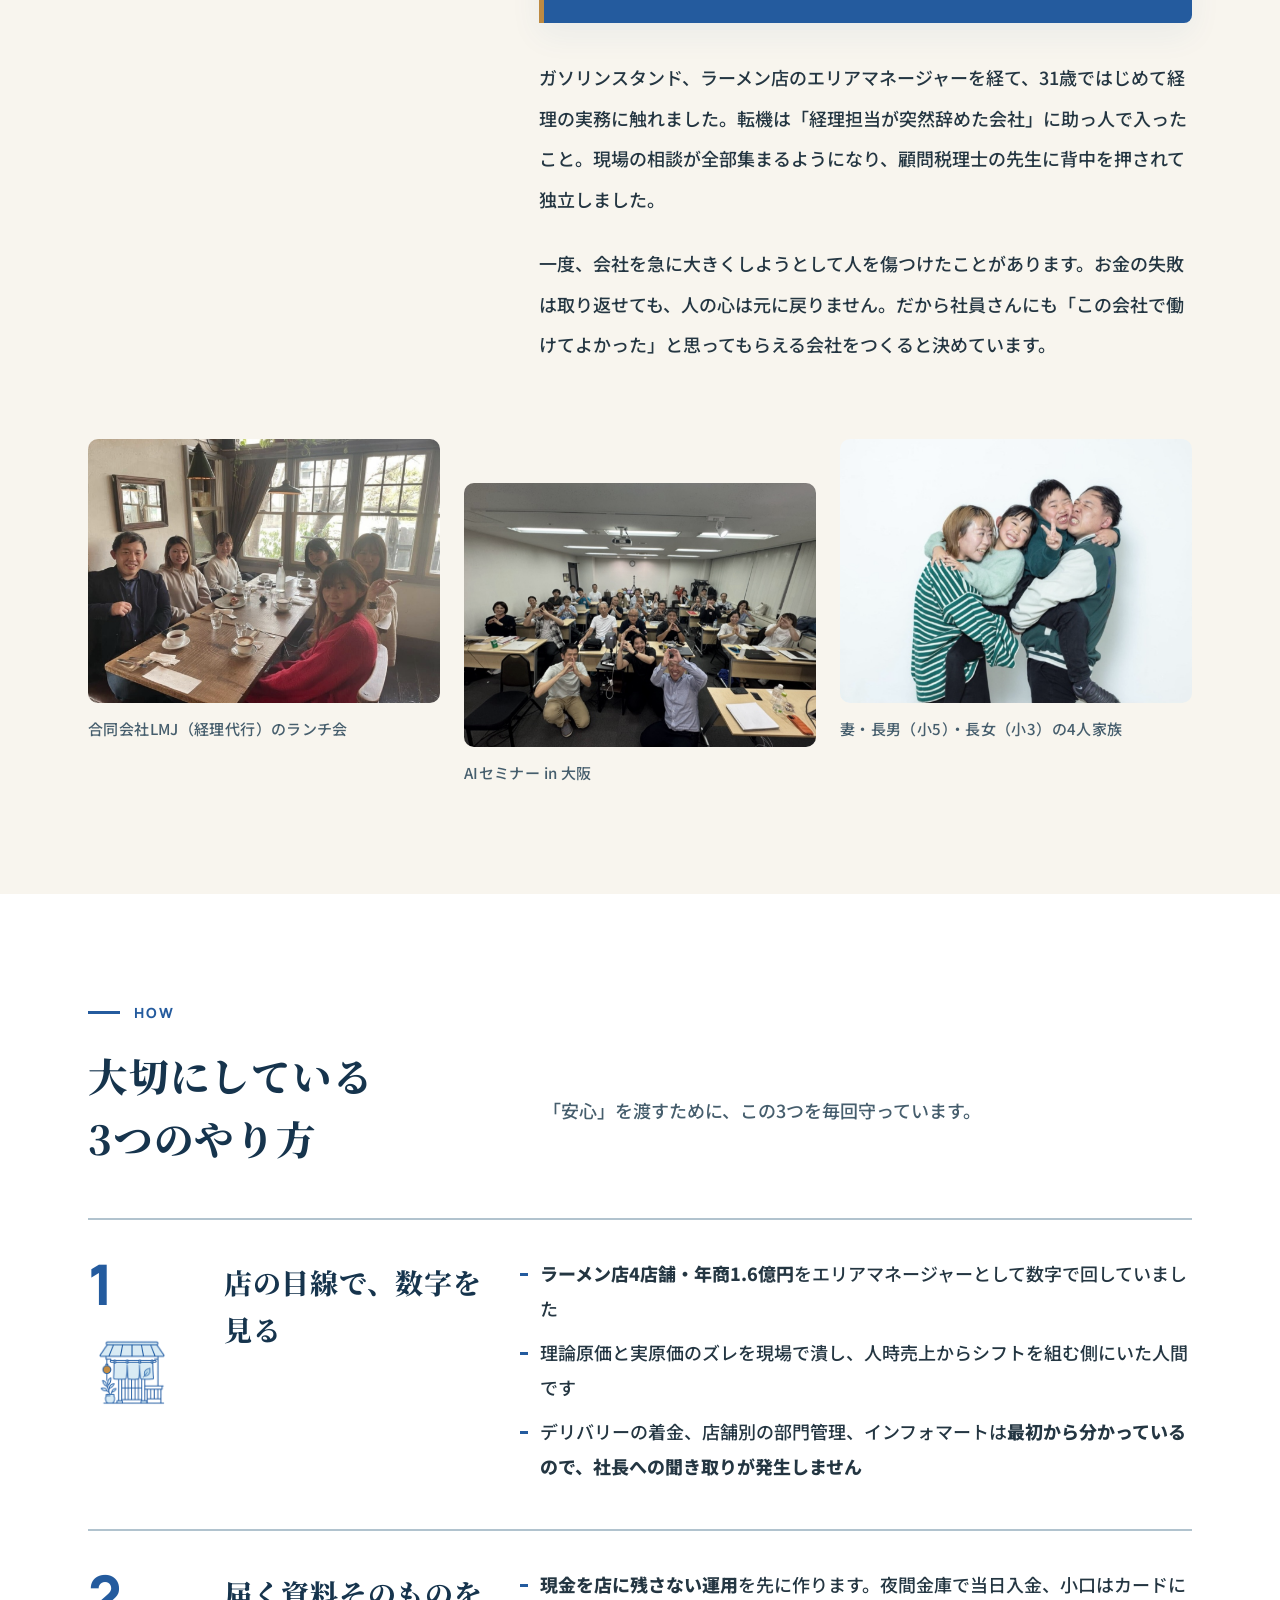
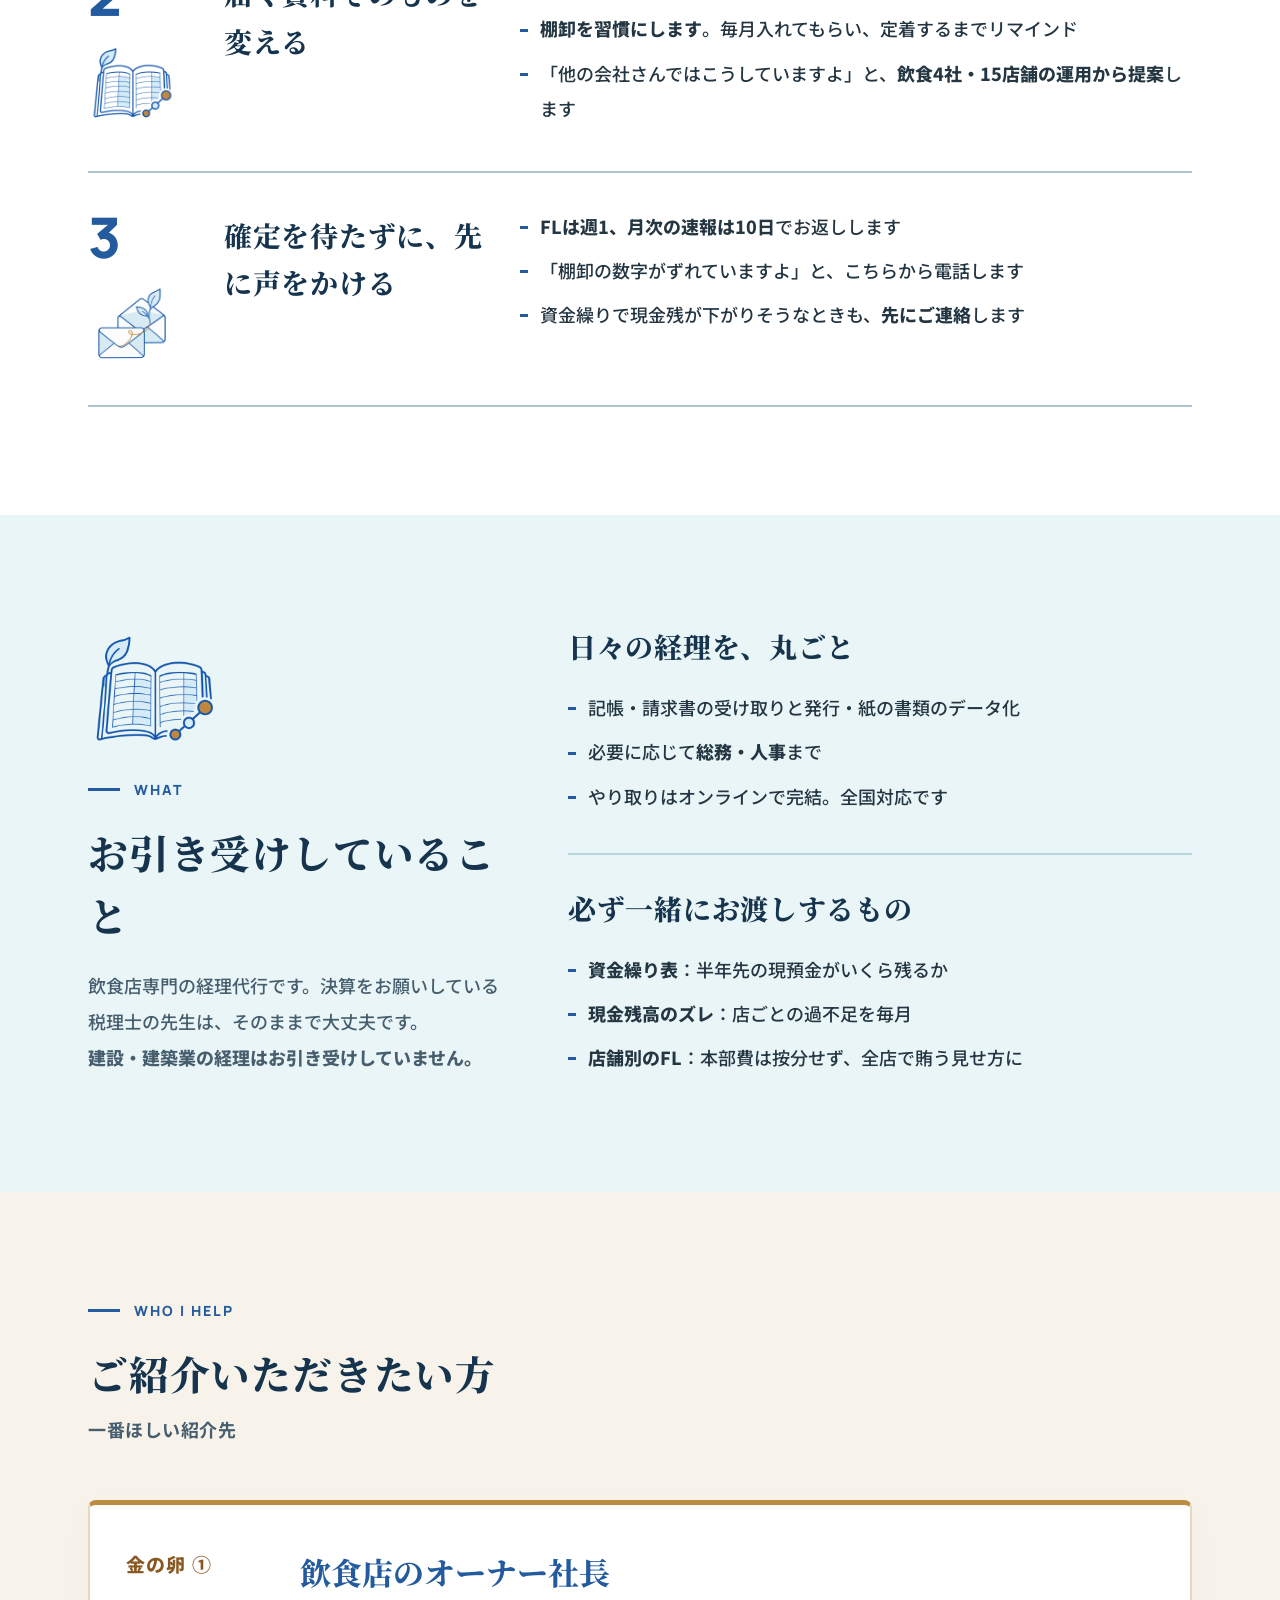
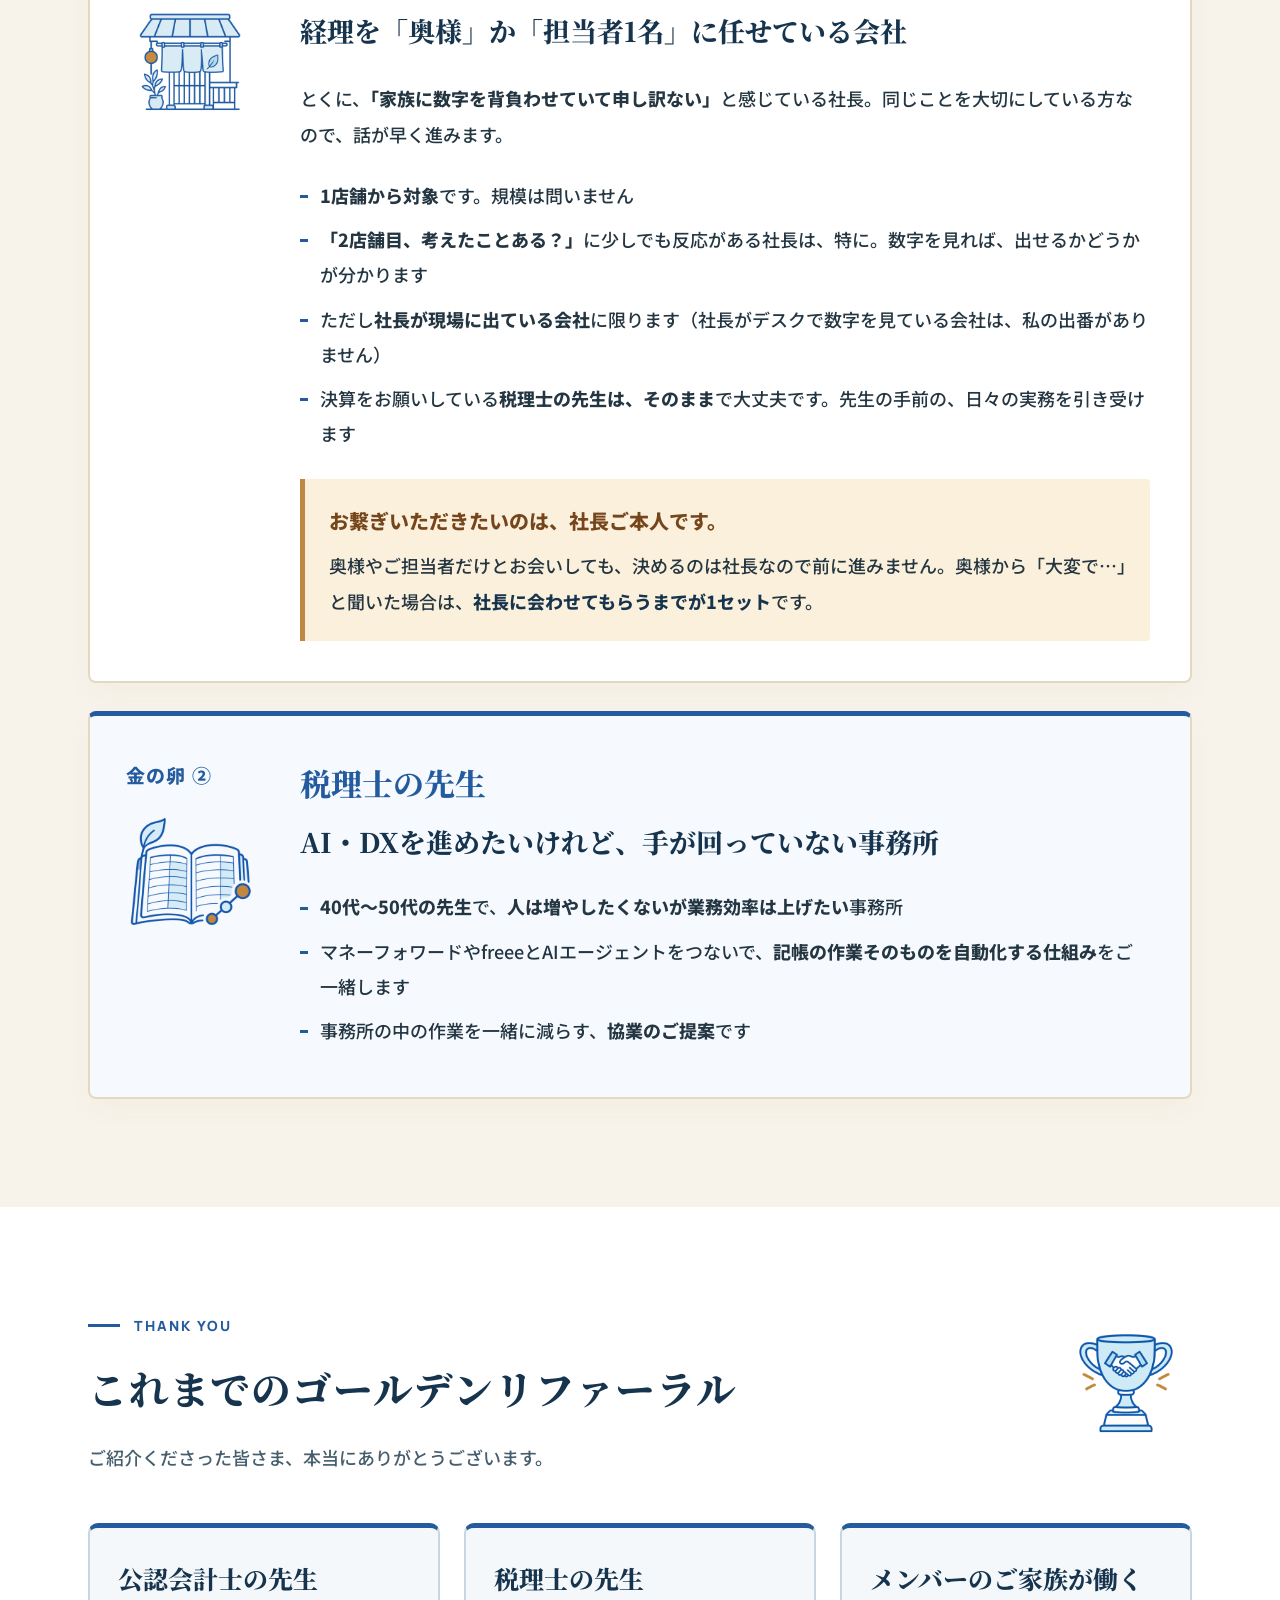
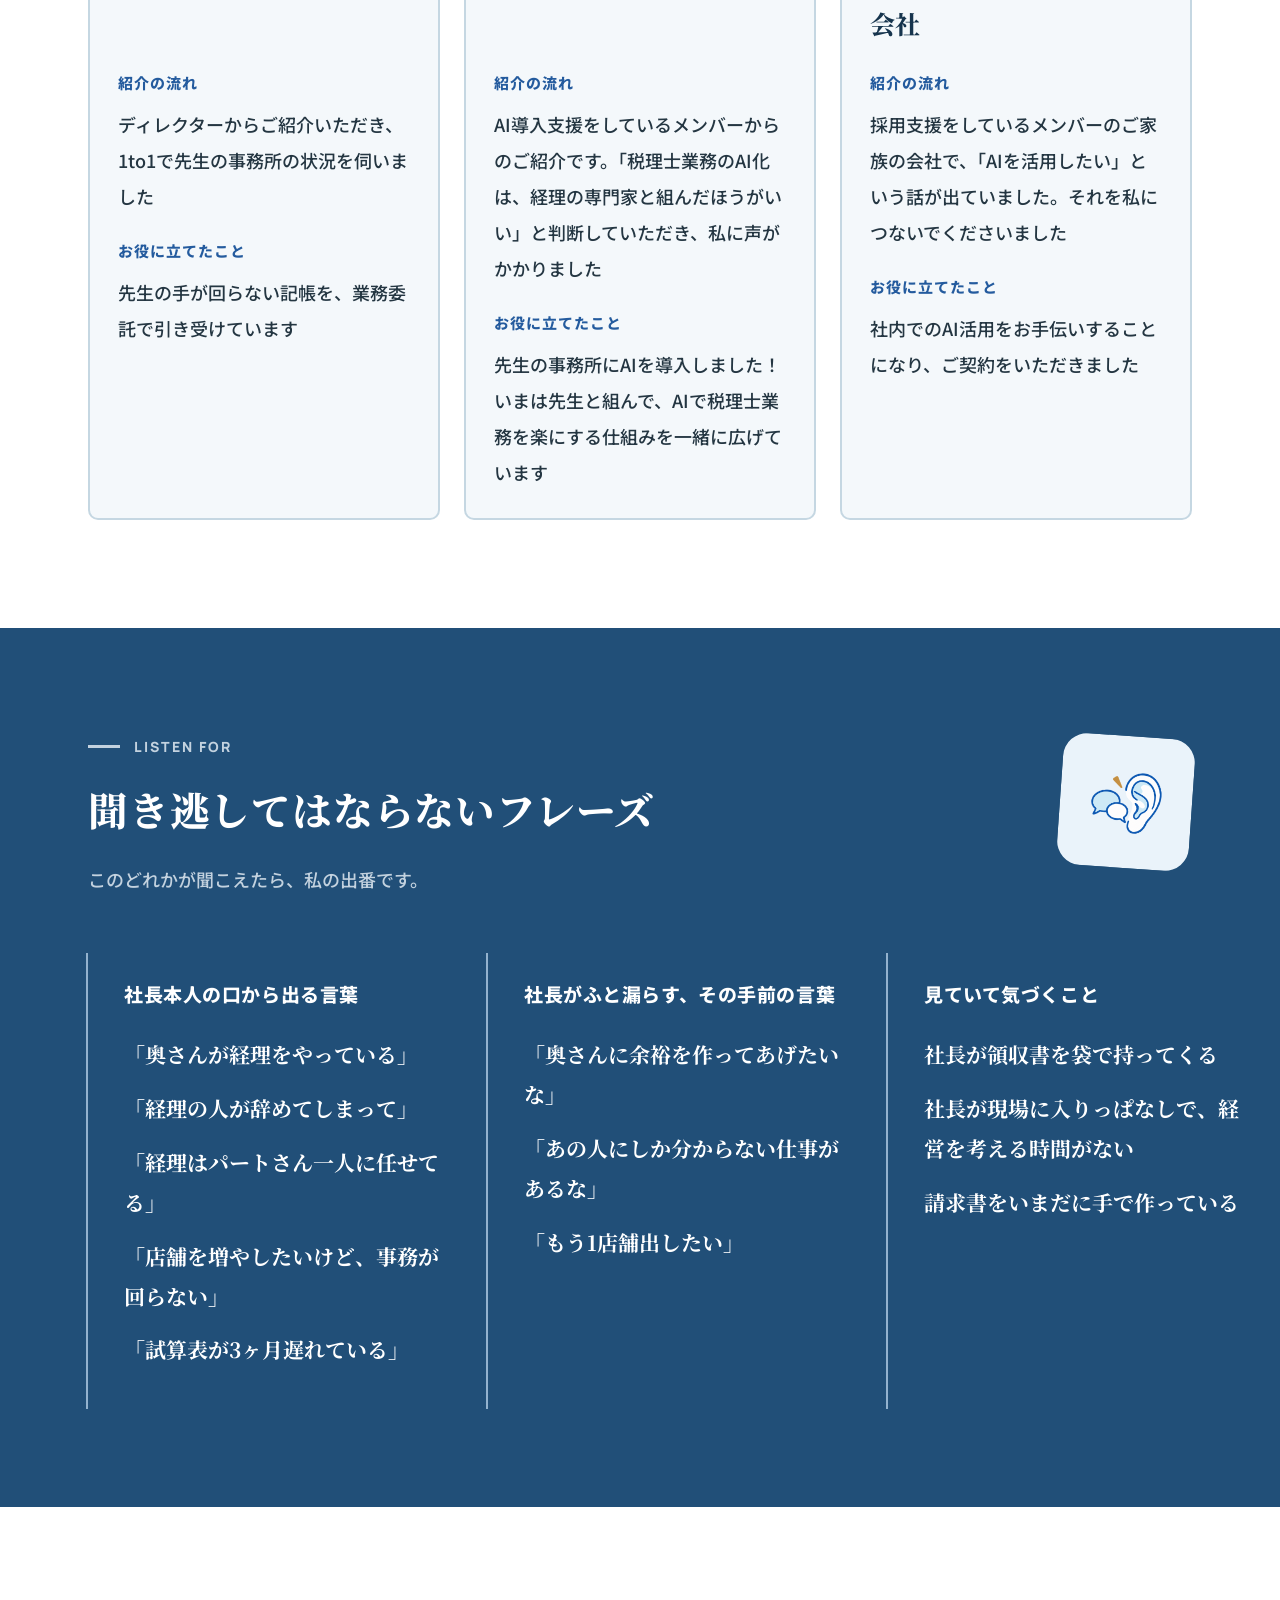
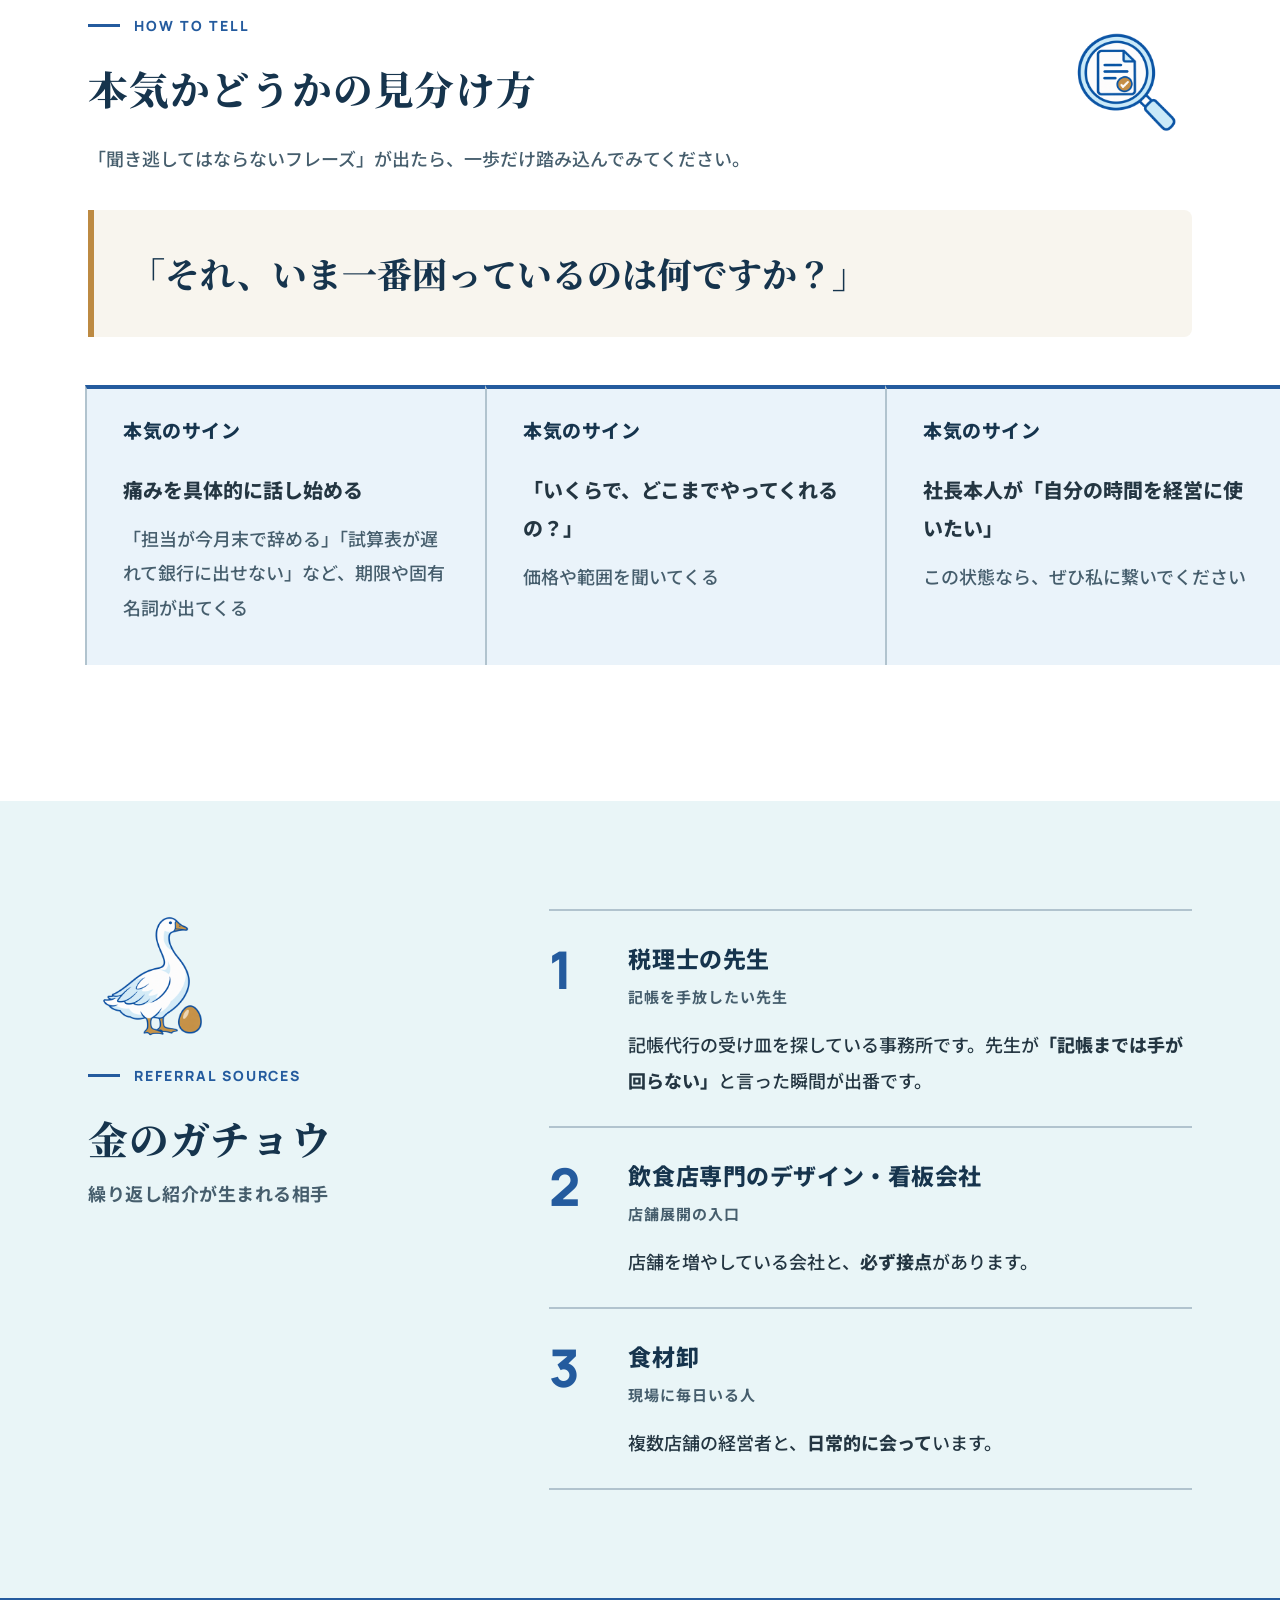
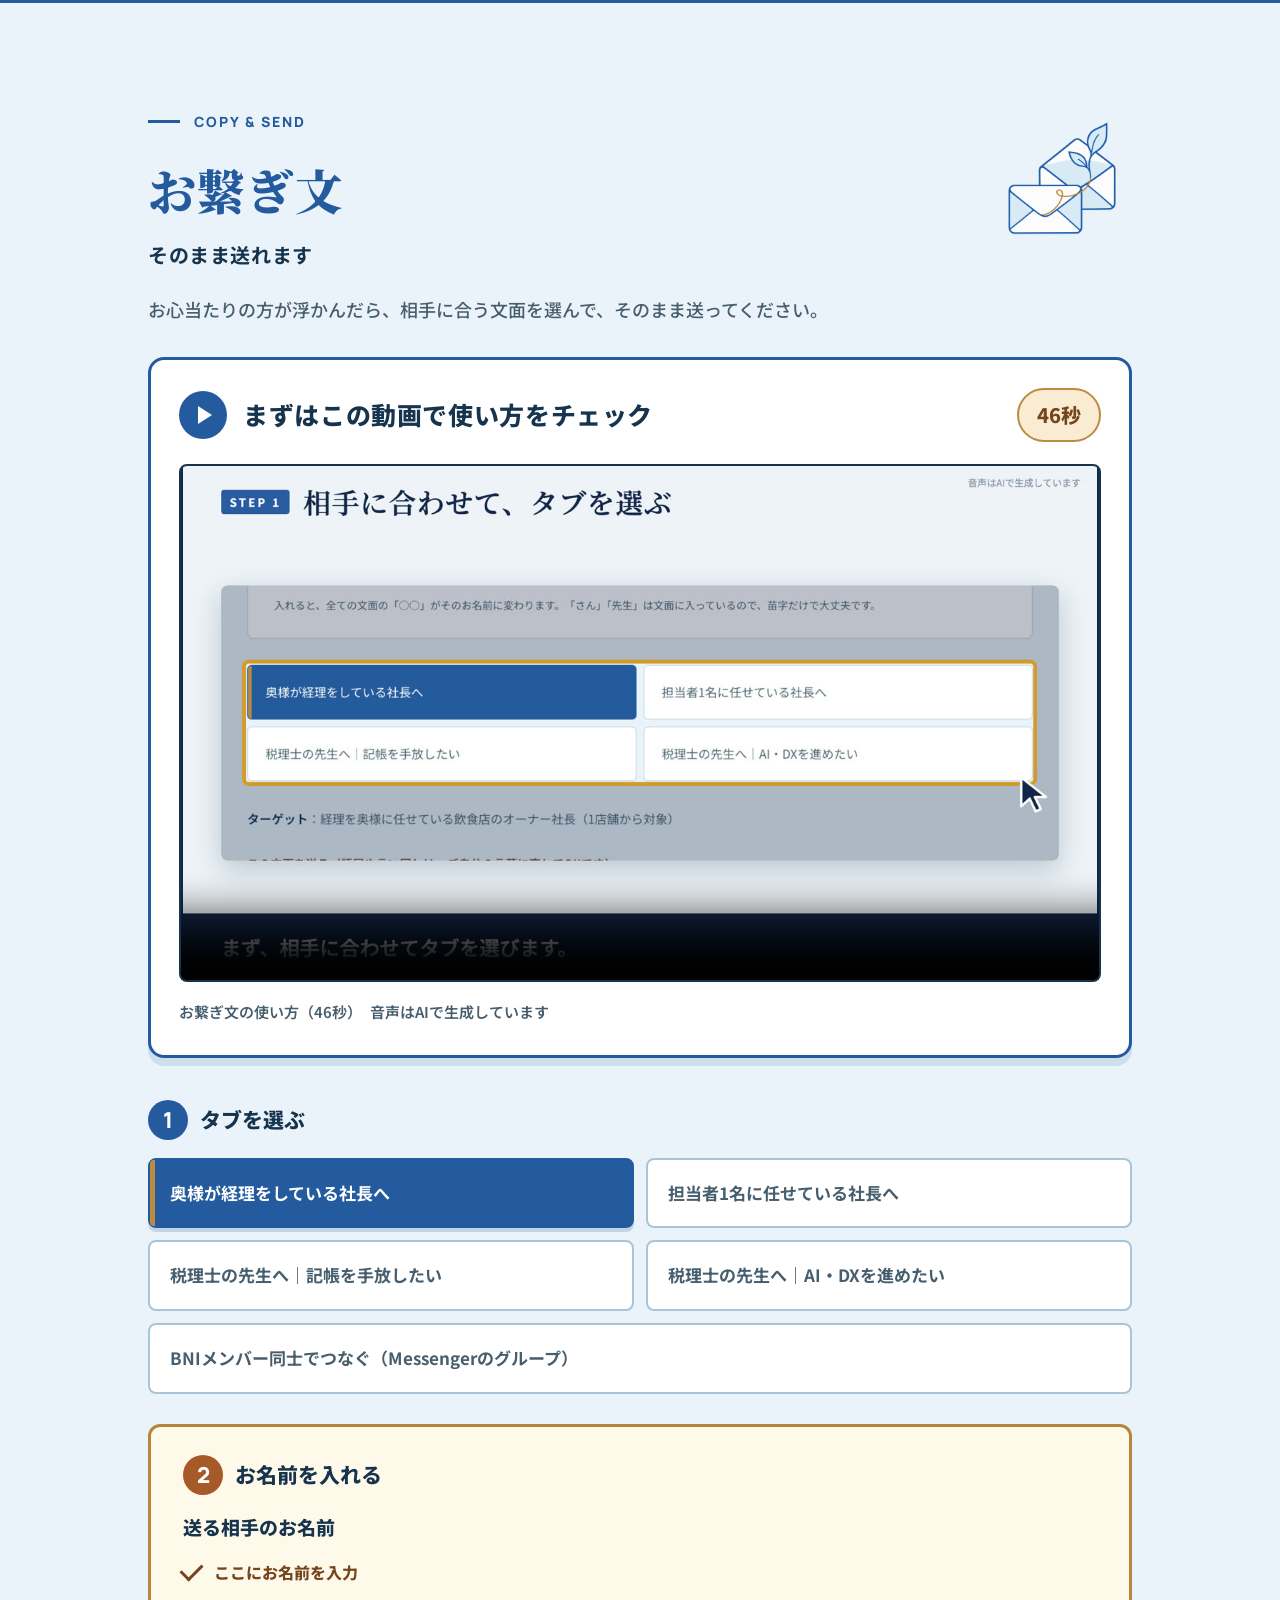
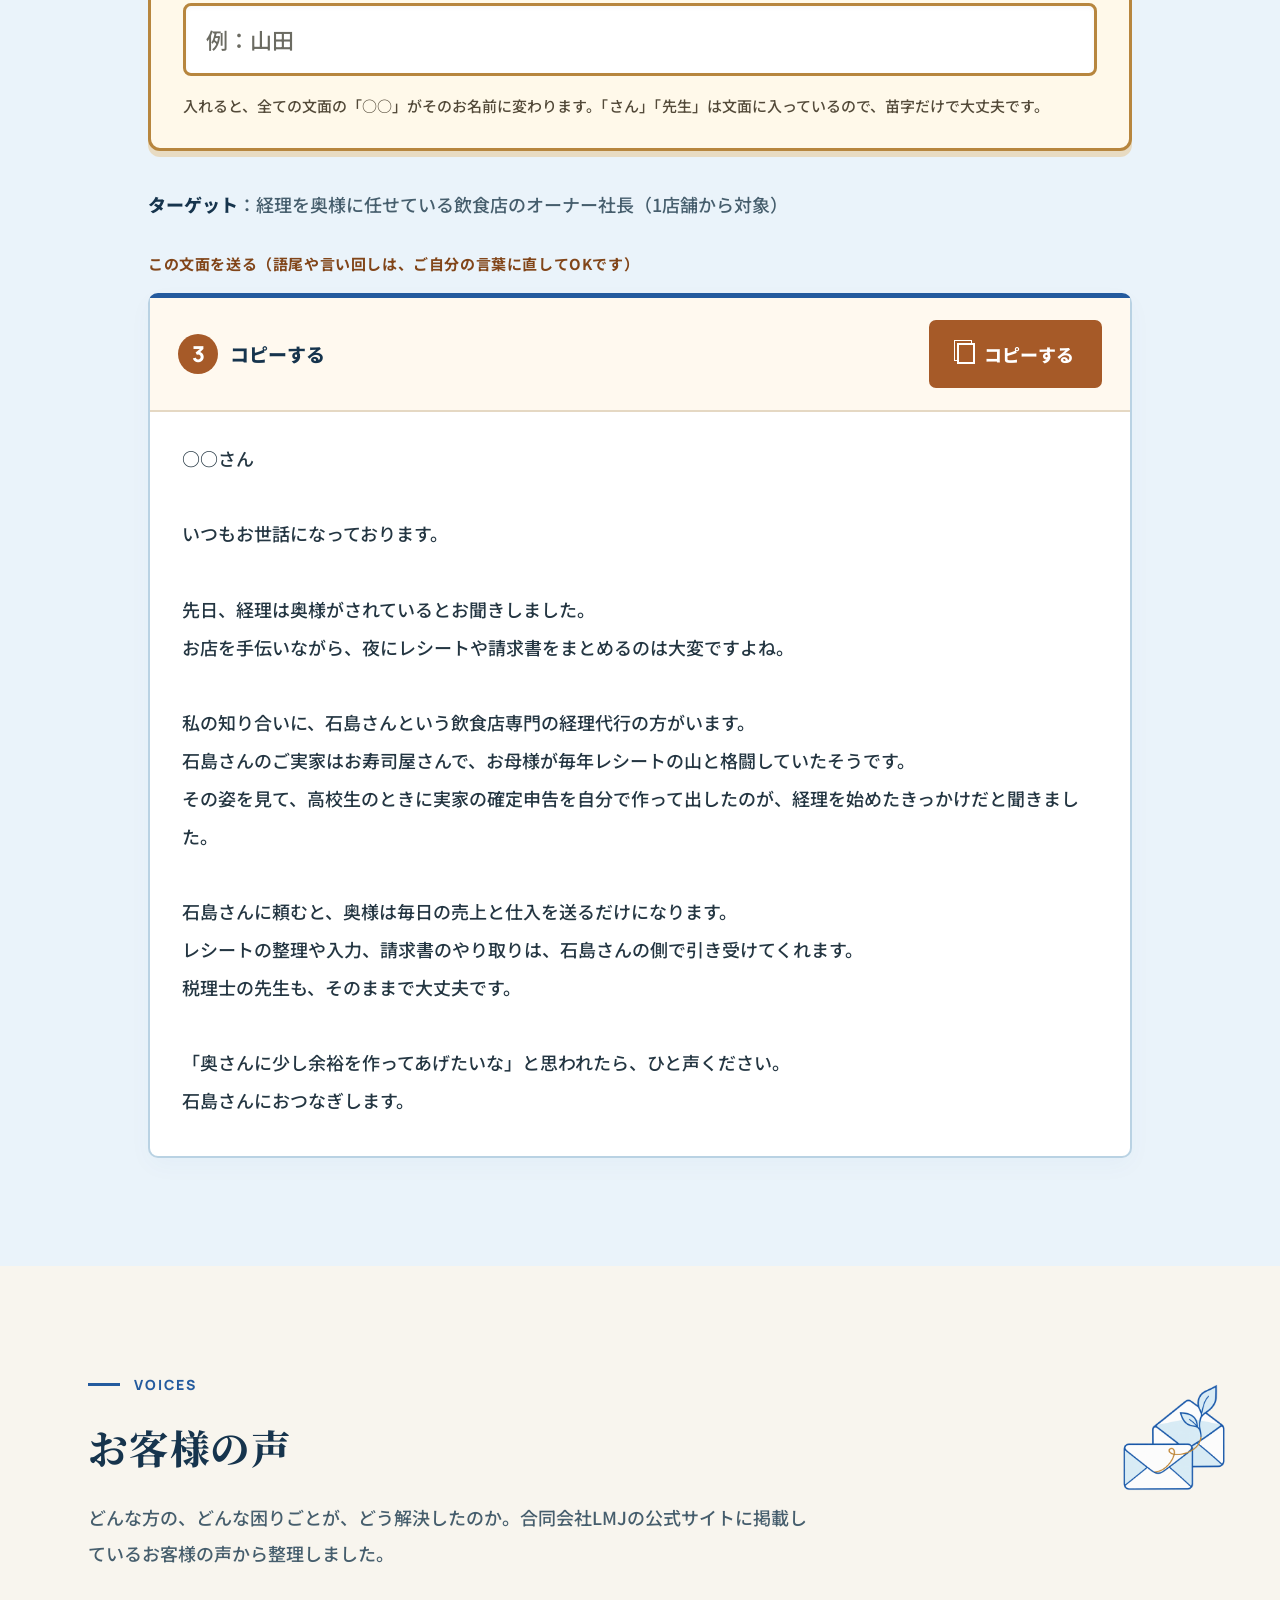
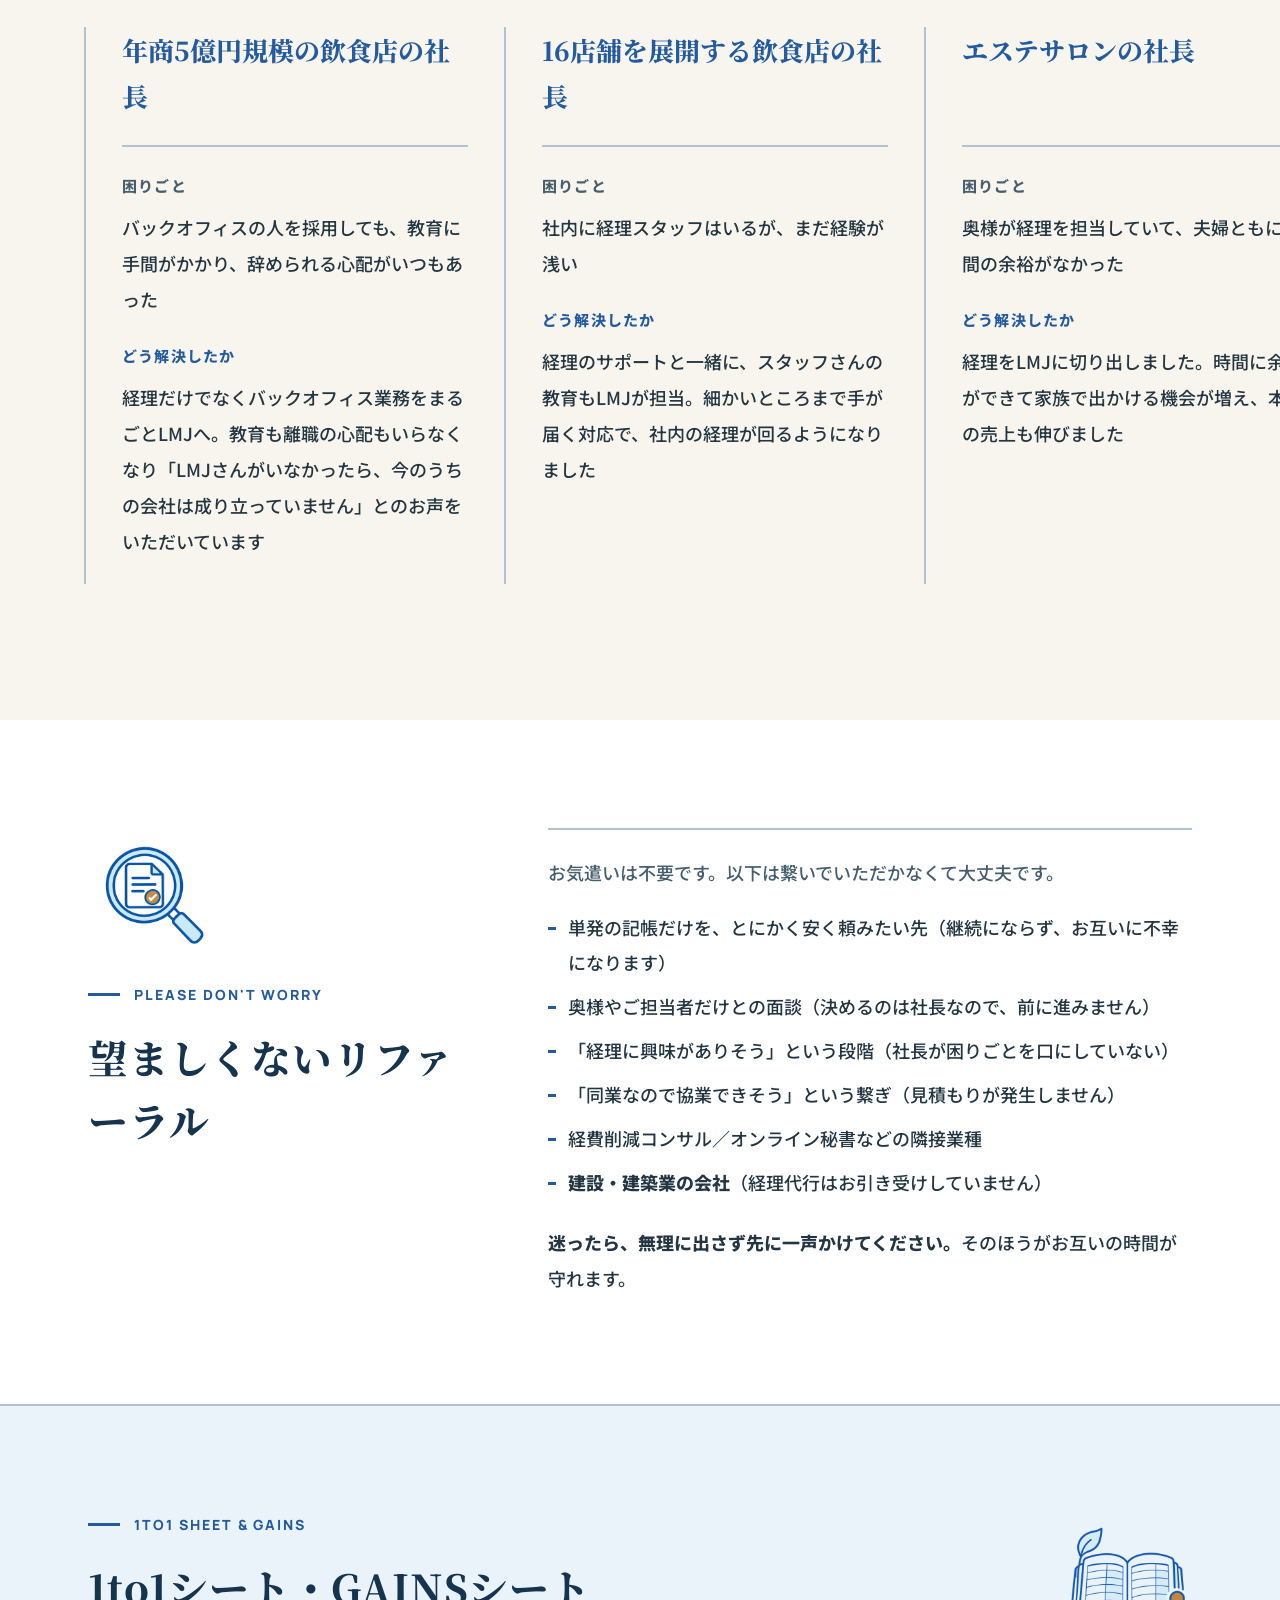
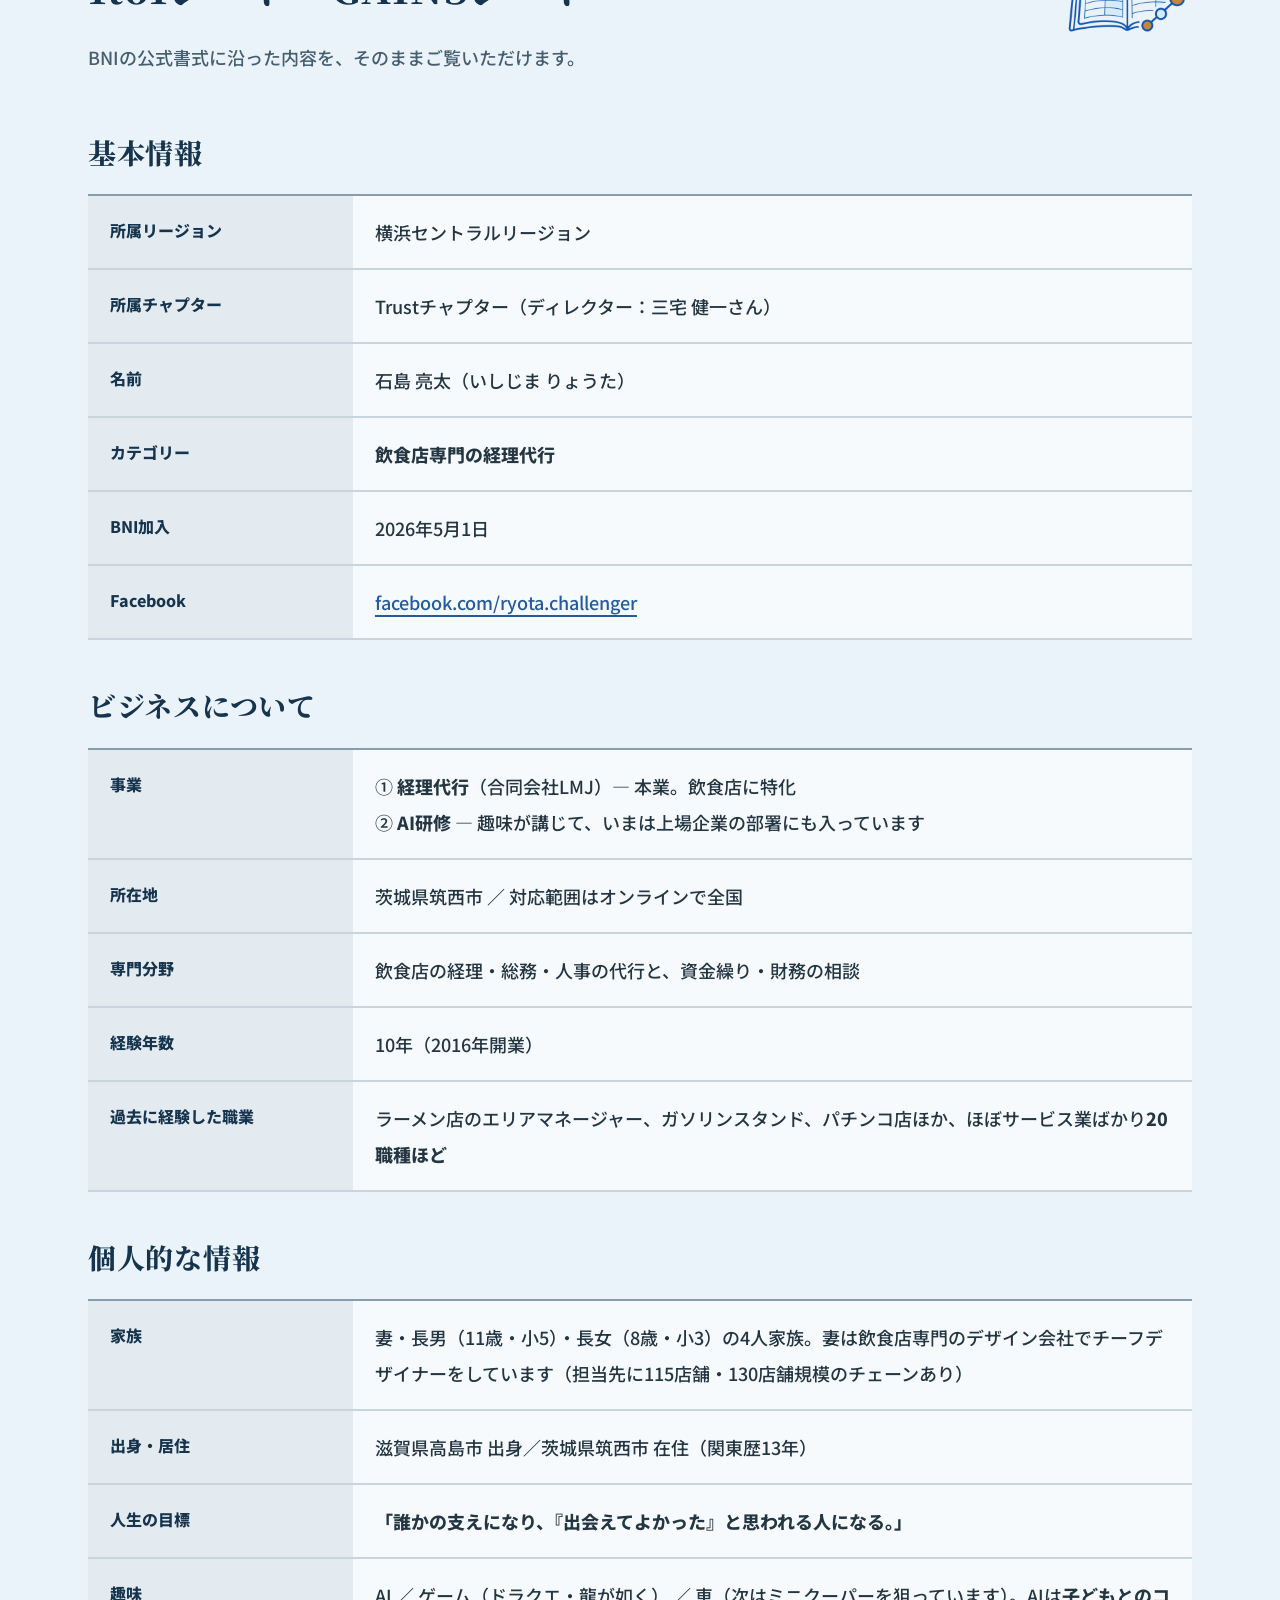
==== commit 7159eb06: "feat: お繋ぎ文に「BNIメンバー同士でつなぐ（Messengerのグループ）」を追加 Co-Authored-By: Claude Opus 5.5 <noreply@anthropic.com" ====
--- a/index.html
+++ b/index.html
@@ -629,6 +629,7 @@
 
 @media(prefers-reduced-motion:reduce){html{scroll-behavior:auto}*,*::before,*::after{animation:none!important;transition:none!important}.js .rv{opacity:1;transform:none}}
 @media print{.top,.side,.copy,.toast{display:none}.js .rv{opacity:1;transform:none}section{padding:30px 0}.panel{display:block;margin-block:30px}.flow{overflow:visible}.flow-track{width:auto;display:block}.flow .card,.flow .vcard{width:auto;margin:0 0 20px!important;break-inside:avoid}.flow [aria-hidden=true]{display:none}.hero .up{animation:none}}
+.tab.tab-wide{grid-column:1/-1}
 </style>
 </head>
 <body>
@@ -829,6 +830,7 @@
       <button class="tab" data-t="staff" id="tab-staff" role="tab" aria-controls="p-staff" aria-selected="false" tabindex="-1">担当者1名に任せている社長へ</button>
       <button class="tab" data-t="tax" id="tab-tax" role="tab" aria-controls="p-tax" aria-selected="false" tabindex="-1">税理士の先生へ｜記帳を手放したい</button>
       <button class="tab" data-t="taxai" id="tab-taxai" role="tab" aria-controls="p-taxai" aria-selected="false" tabindex="-1">税理士の先生へ｜AI・DXを進めたい</button>
+      <button class="tab tab-wide" data-t="bni" id="tab-bni" role="tab" aria-controls="p-bni" aria-selected="false" tabindex="-1">BNIメンバー同士でつなぐ（Messengerのグループ）</button>
     </div>
 
     <div class="namefill rv">
@@ -920,6 +922,30 @@
 「入力作業に人を取られているな」
 「AIを入れたいが、手が回らないな」
 そう思われたら、ひと声ください。まずは情報交換から、とのことです。</pre></div>
+    </div>
+    <div class="panel" id="p-bni" role="tabpanel" aria-labelledby="tab-bni">
+      <p class="target"><b>ターゲット</b>：BNIのメンバー（他のチャプターの方も含む）と石島を、Messengerのグループでつなぐとき。飲食店のオーナー、税理士の先生、飲食店とつながりの深い方など</p>
+      <p class="target"><b>使い方</b>：Messengerで石島と相手の方の3人のグループを作り、この文面を送ってください。「△△」には相手の方のリージョン・チャプター・お仕事を、「★」の行にはご自分の言葉で一言を入れてください</p>
+      <span class="phase o">この文面を送る（語尾や言い回しは、ご自分の言葉に直してOKです）</span>
+      <div class="msgbox"><div class="copy-step"><p class="step-label" data-guide><span class="step-number">3</span> コピーする</p><button class="copy" data-copy="m-bni"> コピーする</button></div>
+<pre class="msg" id="m-bni">○○さん、石島さん
+お疲れ様です！
+
+○○さん
+横浜セントラルリージョン Trustチャプターで、飲食店専門の経理代行をされている石島亮太さんをご紹介します！
+もともとラーメン店のエリアマネージャーで、店の数字が分かる方です。
+飲食店の経理を丸ごと引き受けて、原価率は週1回、資金繰り表は毎月、確定を待たずに返してくれます。
+7店舗から15店舗に増える間、本社の経理担当がゼロ人のままだった会社もあるそうです✨
+
+石島さん
+△△リージョン △△チャプターで、△△をされている○○さんをご紹介します！
+★ここに、○○さんのお仕事と実績を1〜2文
+
+★ここに、お二人をつなぎたいと思った理由を1文
+（例：○○さんから「経理を任せられる人がいない」とお聞きして、石島さんの顔が浮かびました！）
+
+ぜひ一度お話してみてください🤝
+それでは、1to1の日程調整から進めていただければと思いますので、どうぞよろしくお願いいたします。</pre></div>
     </div>
   </div>
 </section>
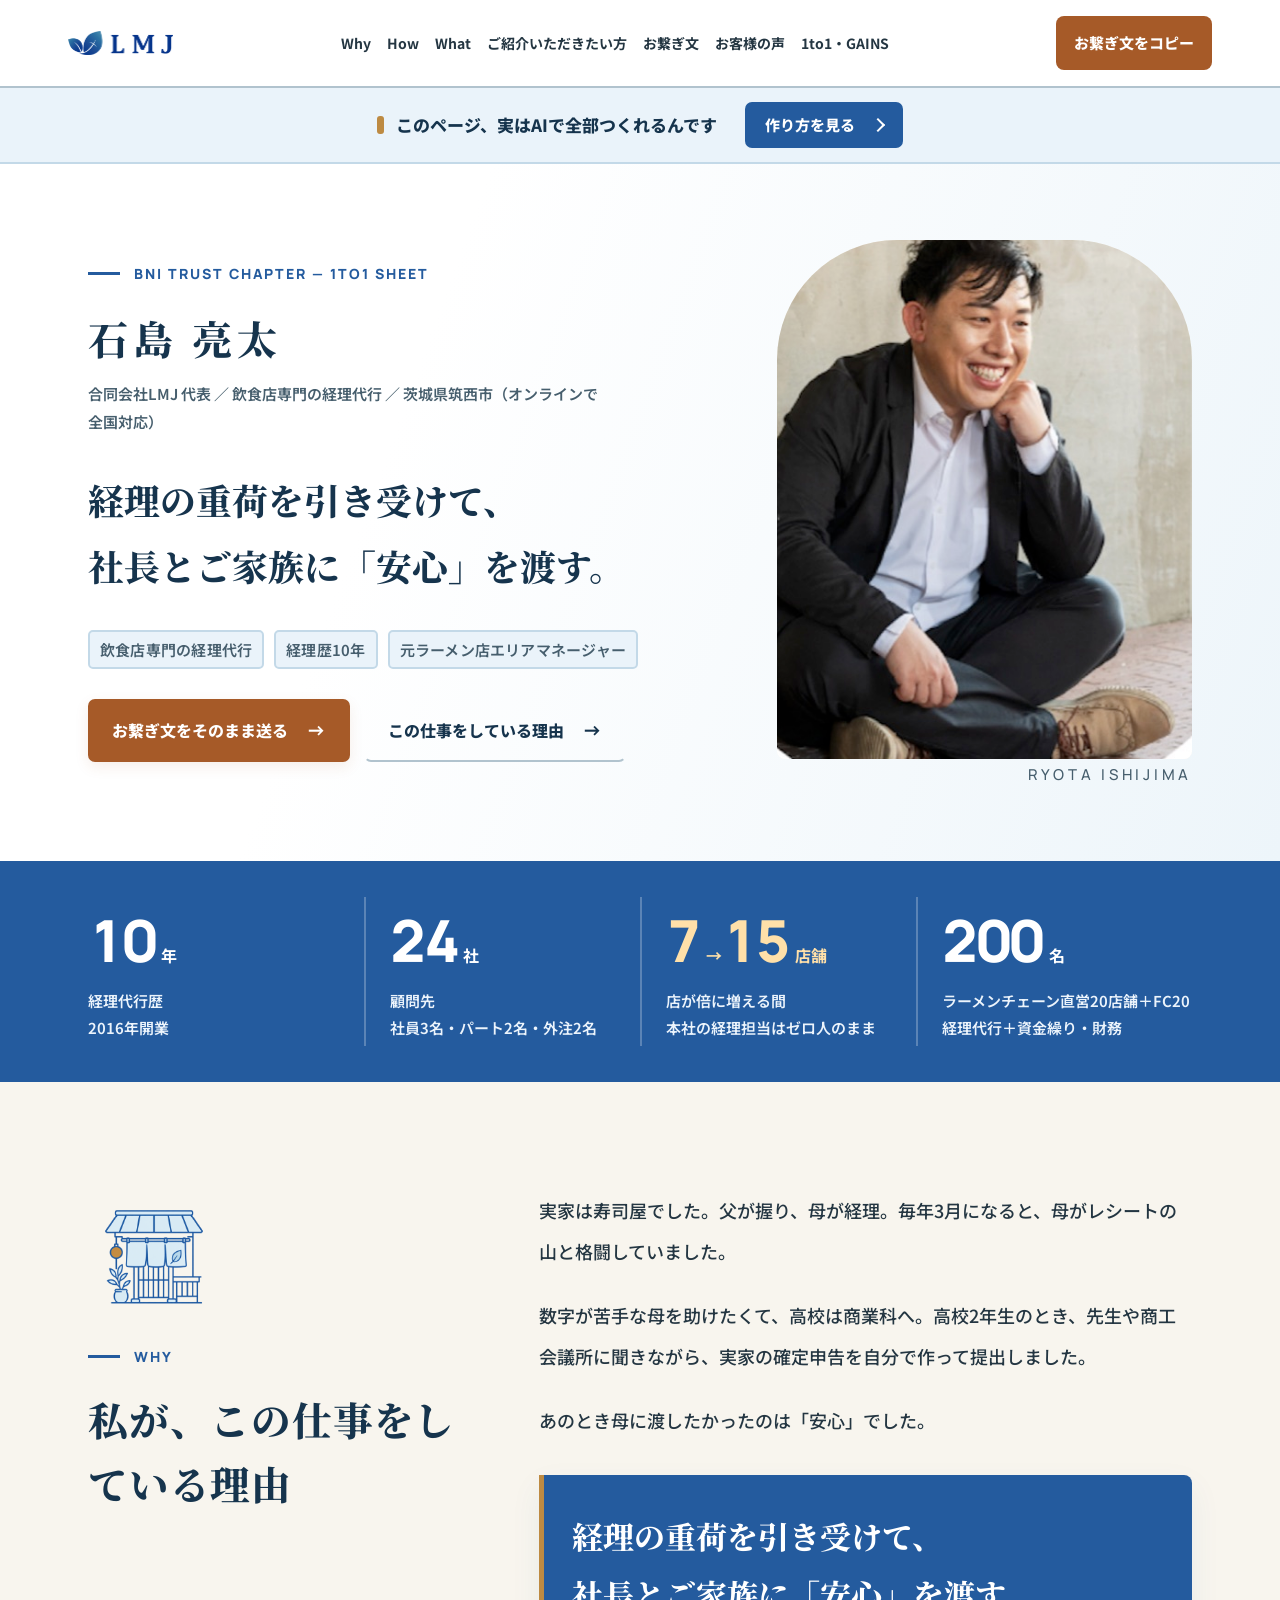
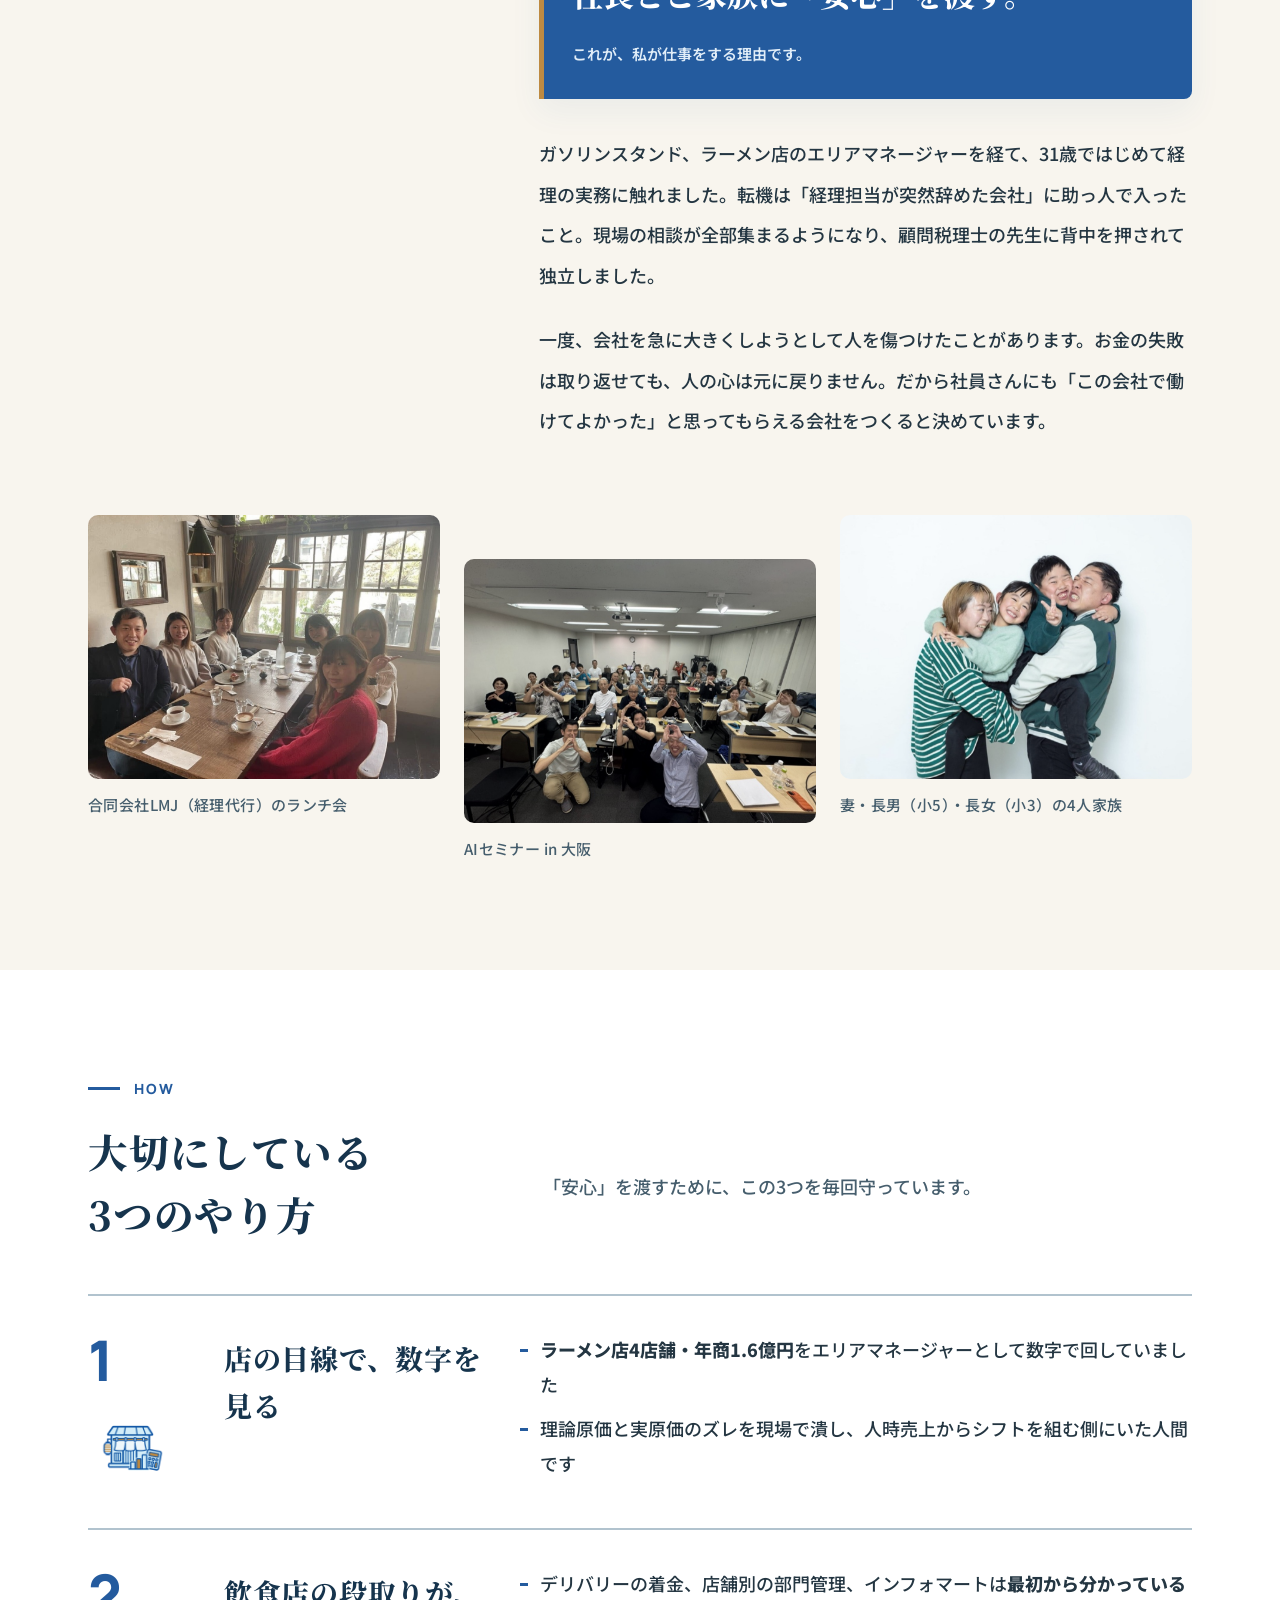
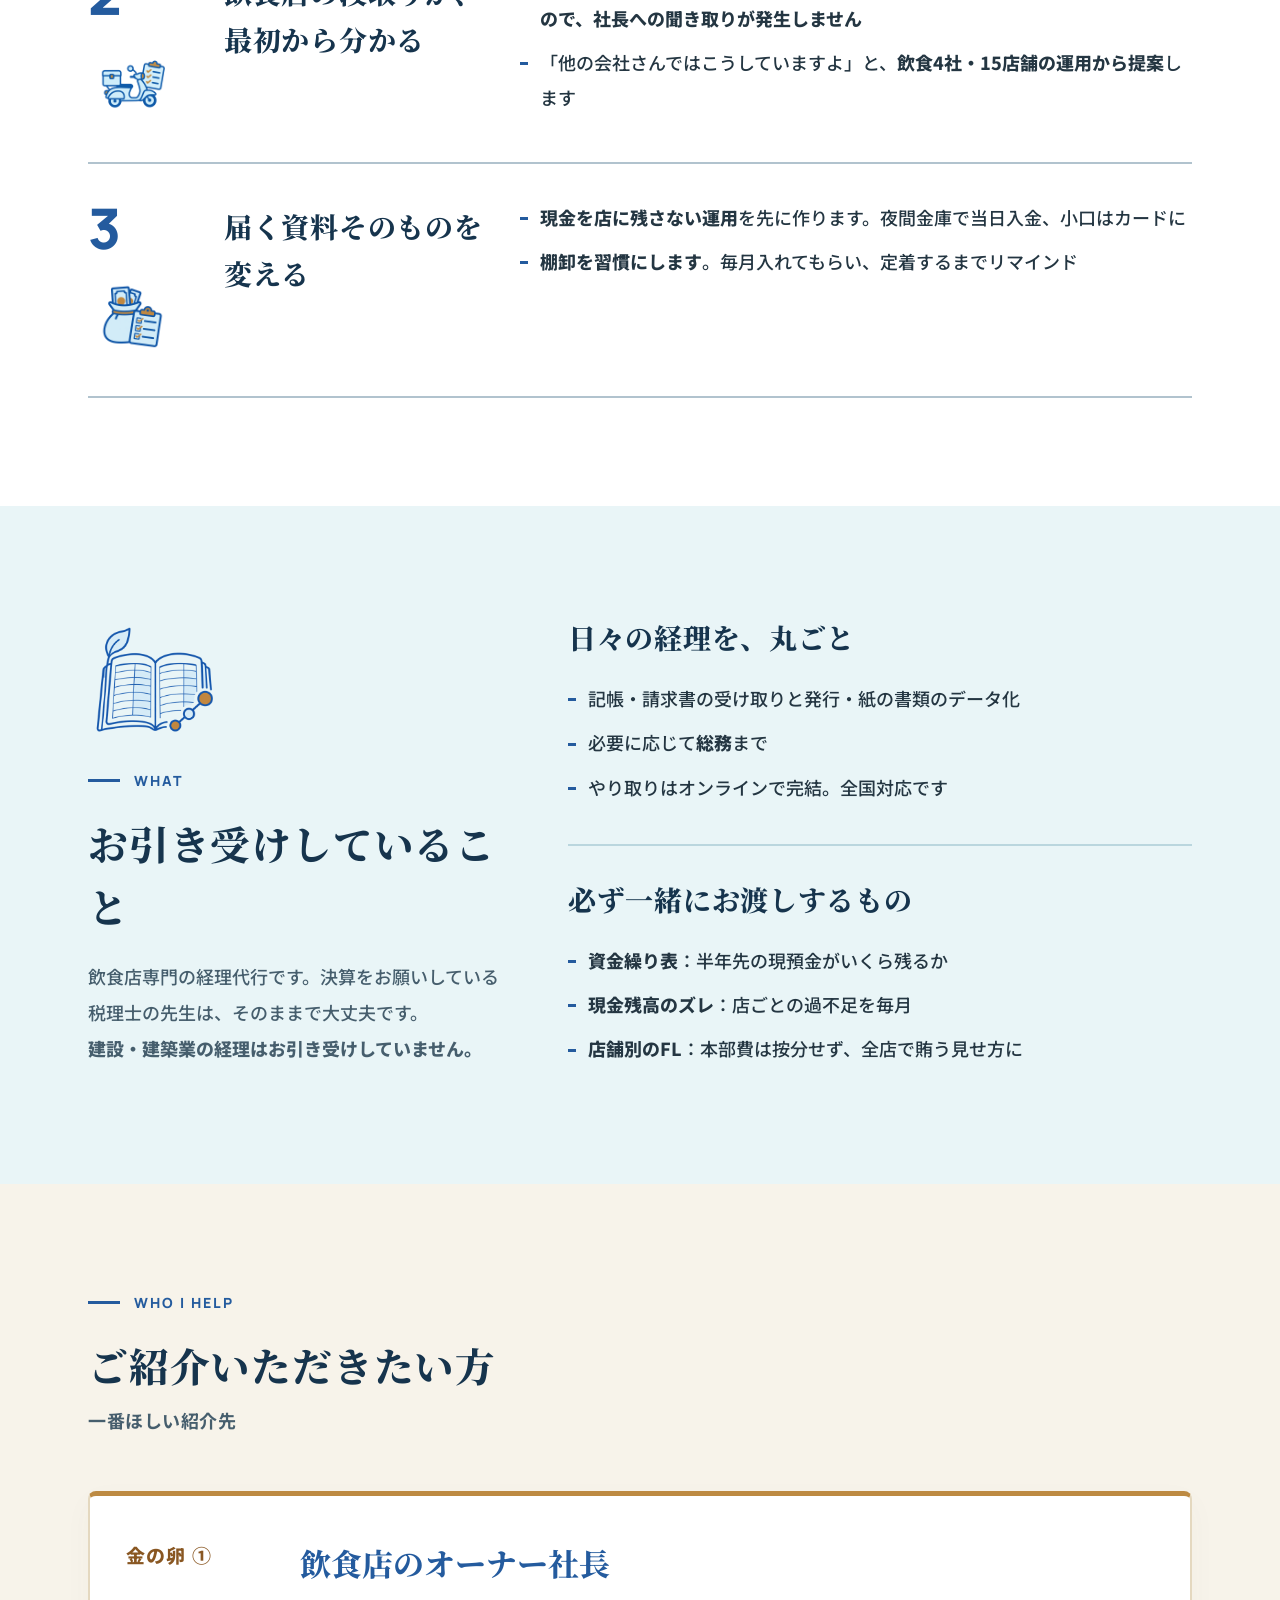
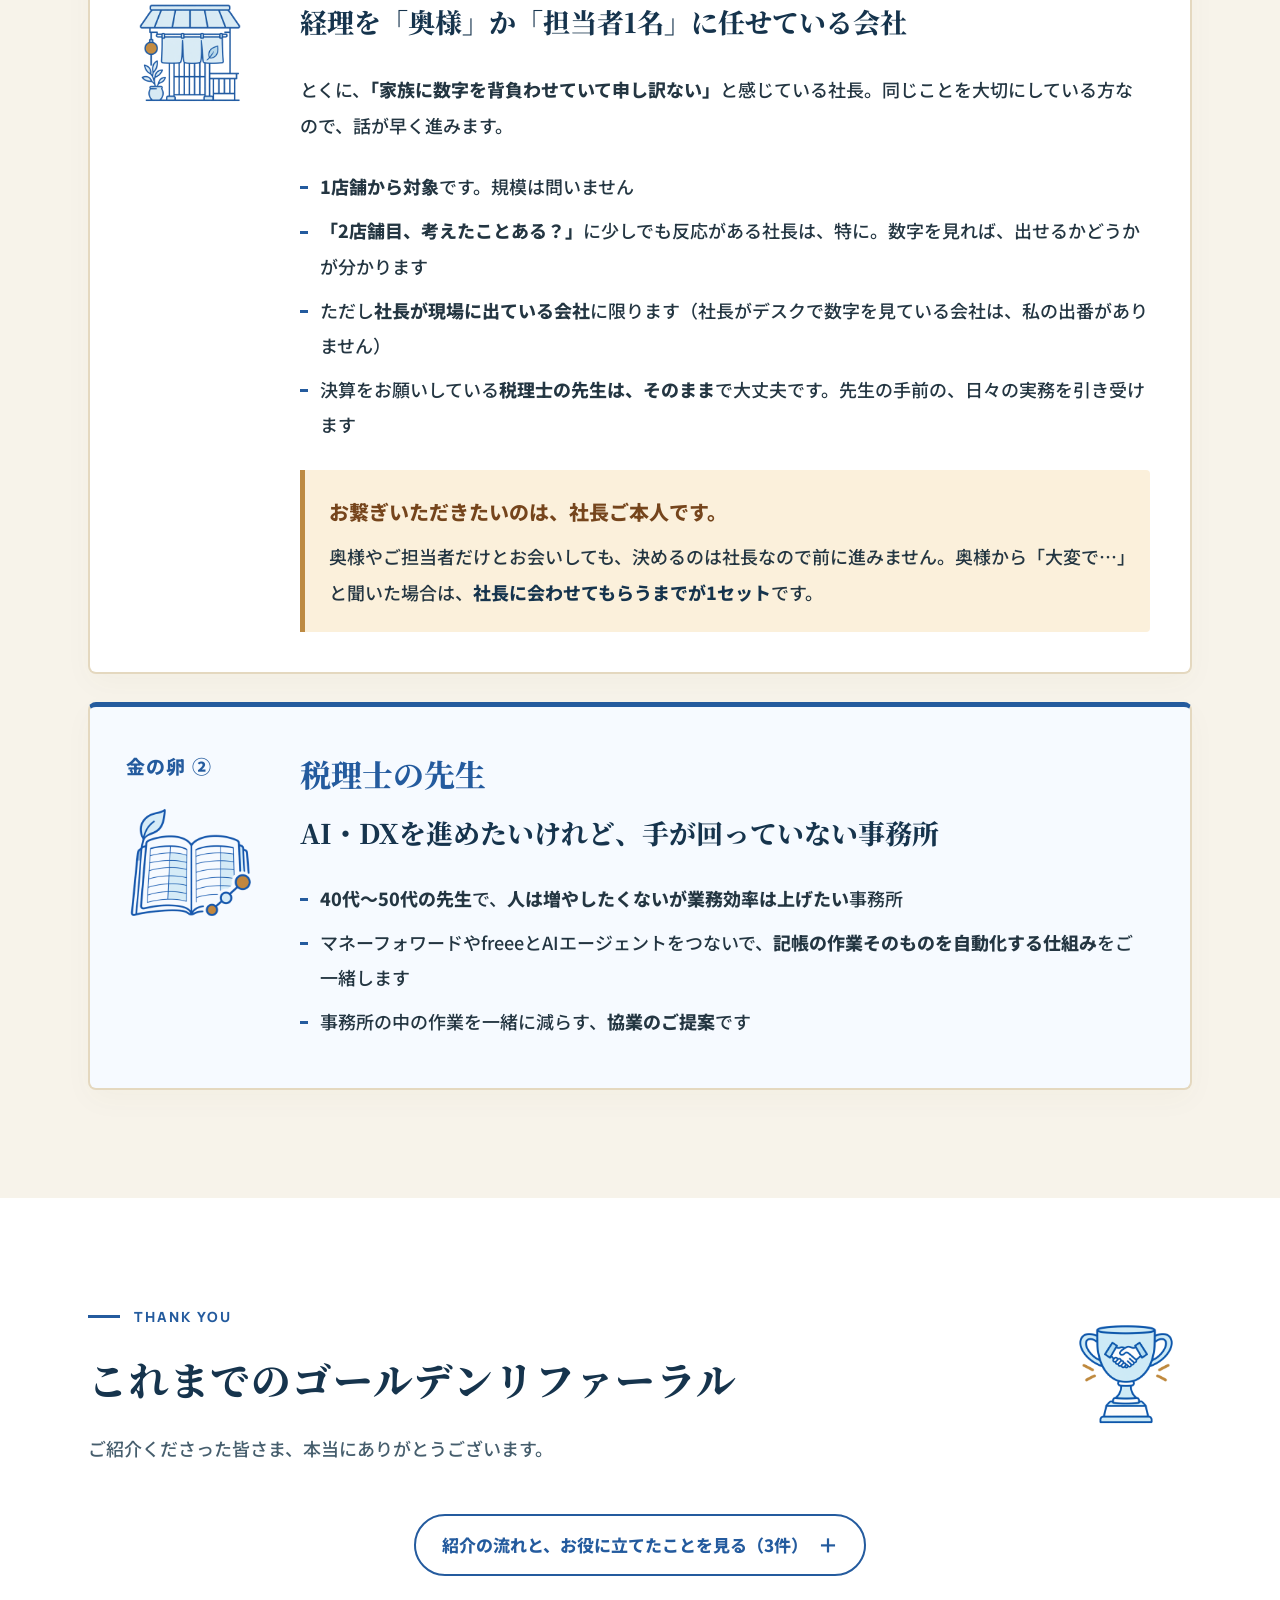
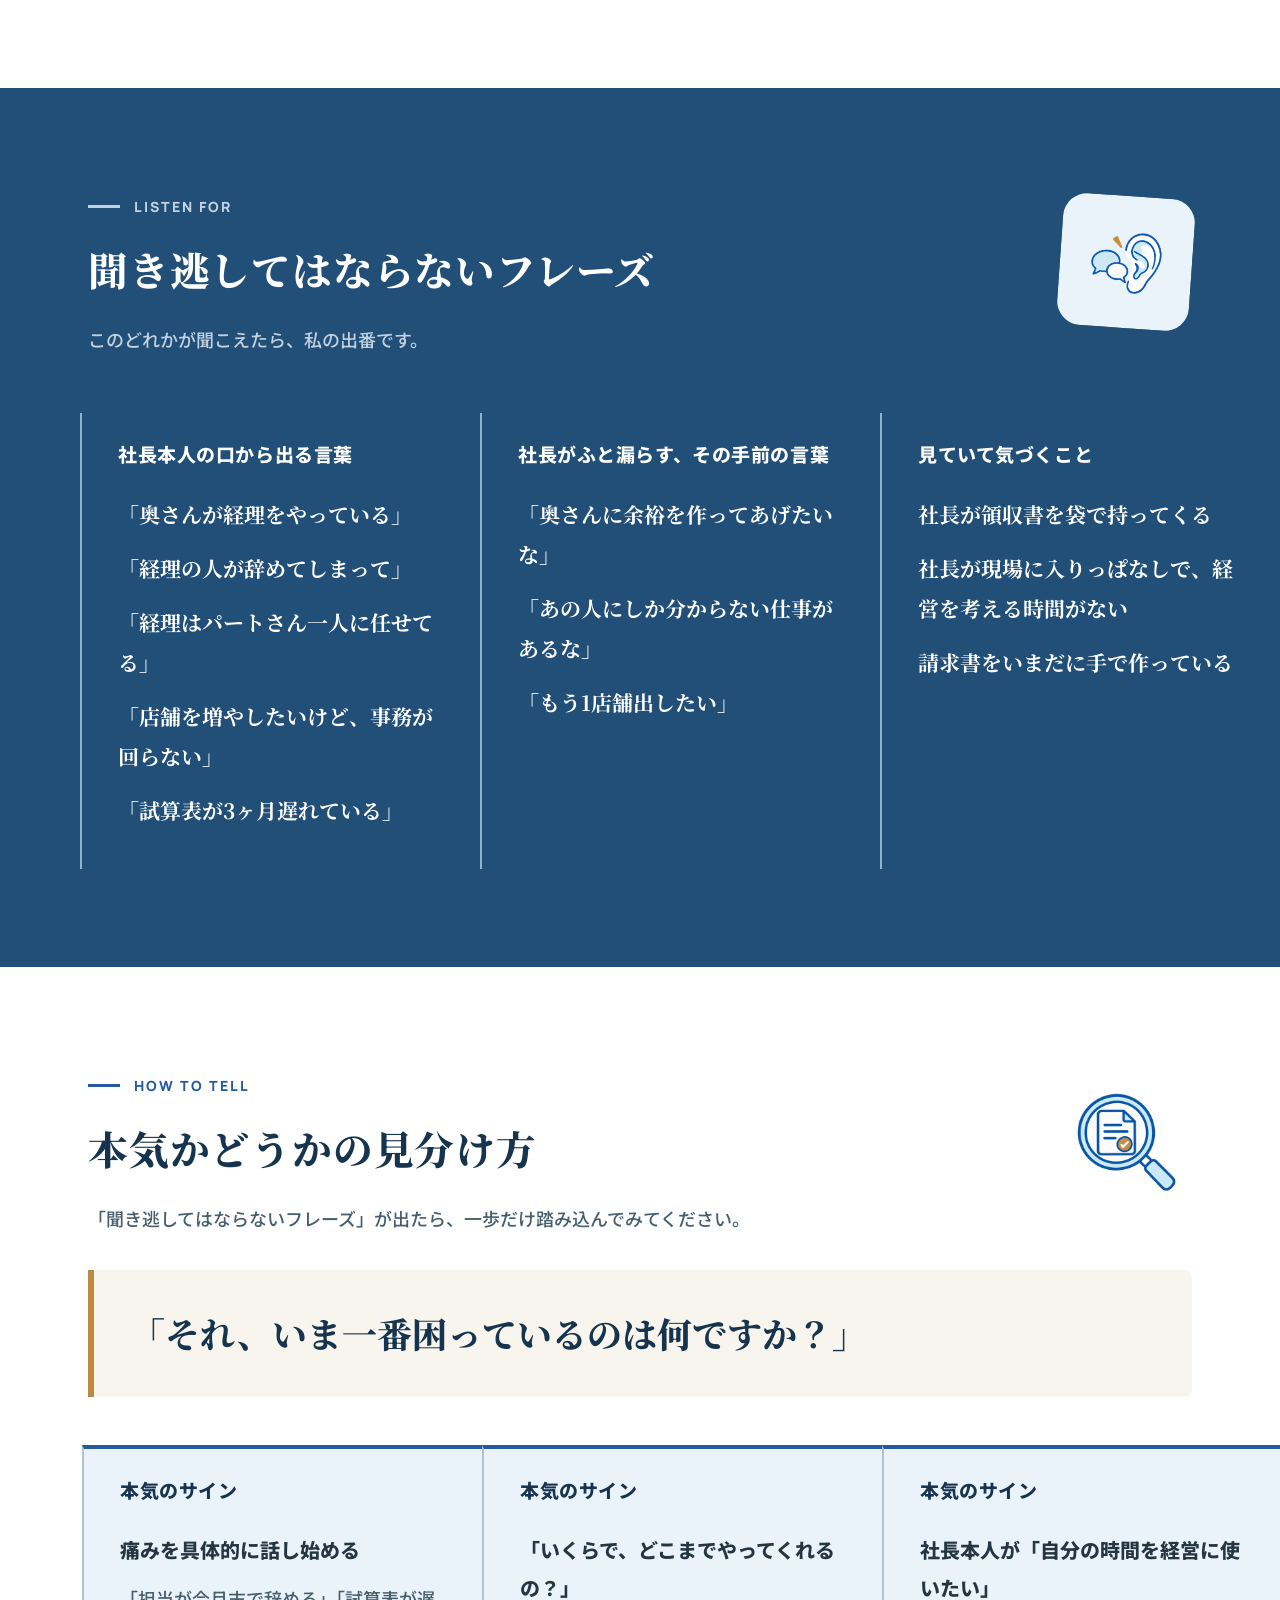
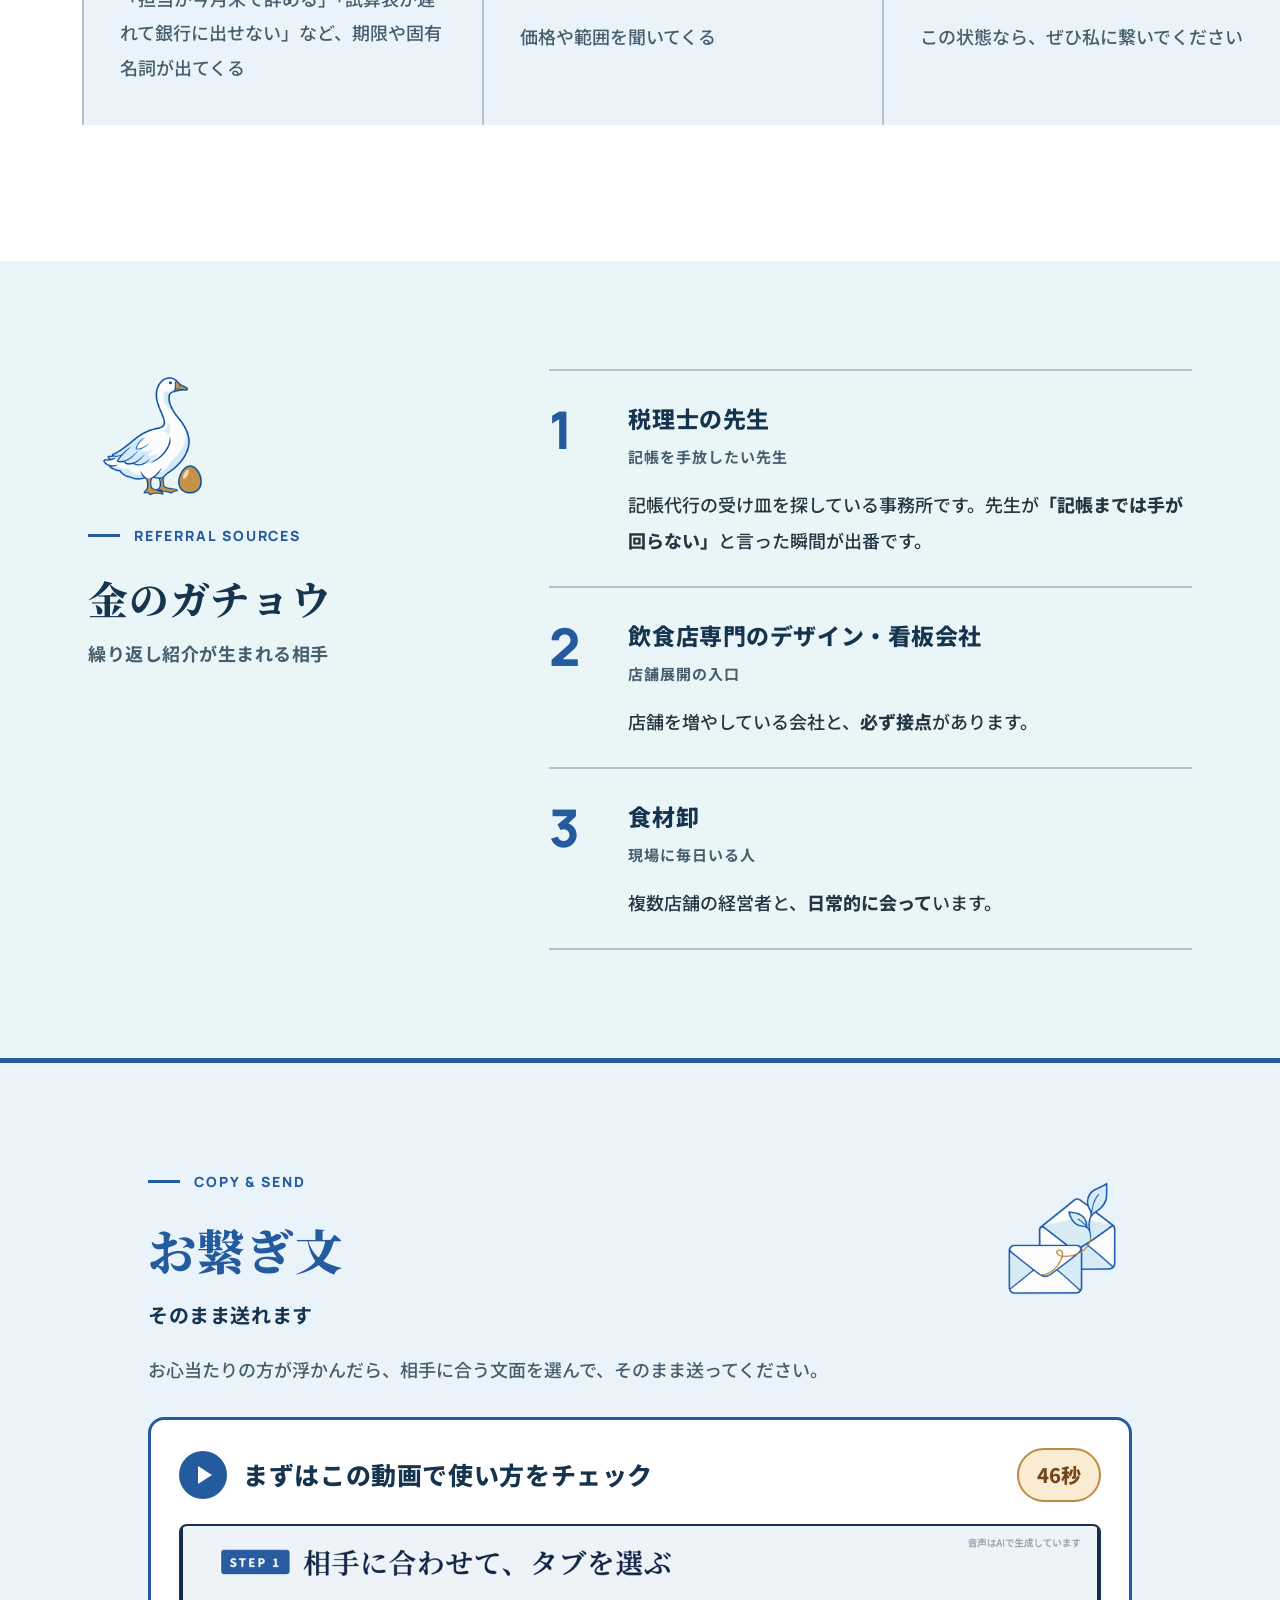
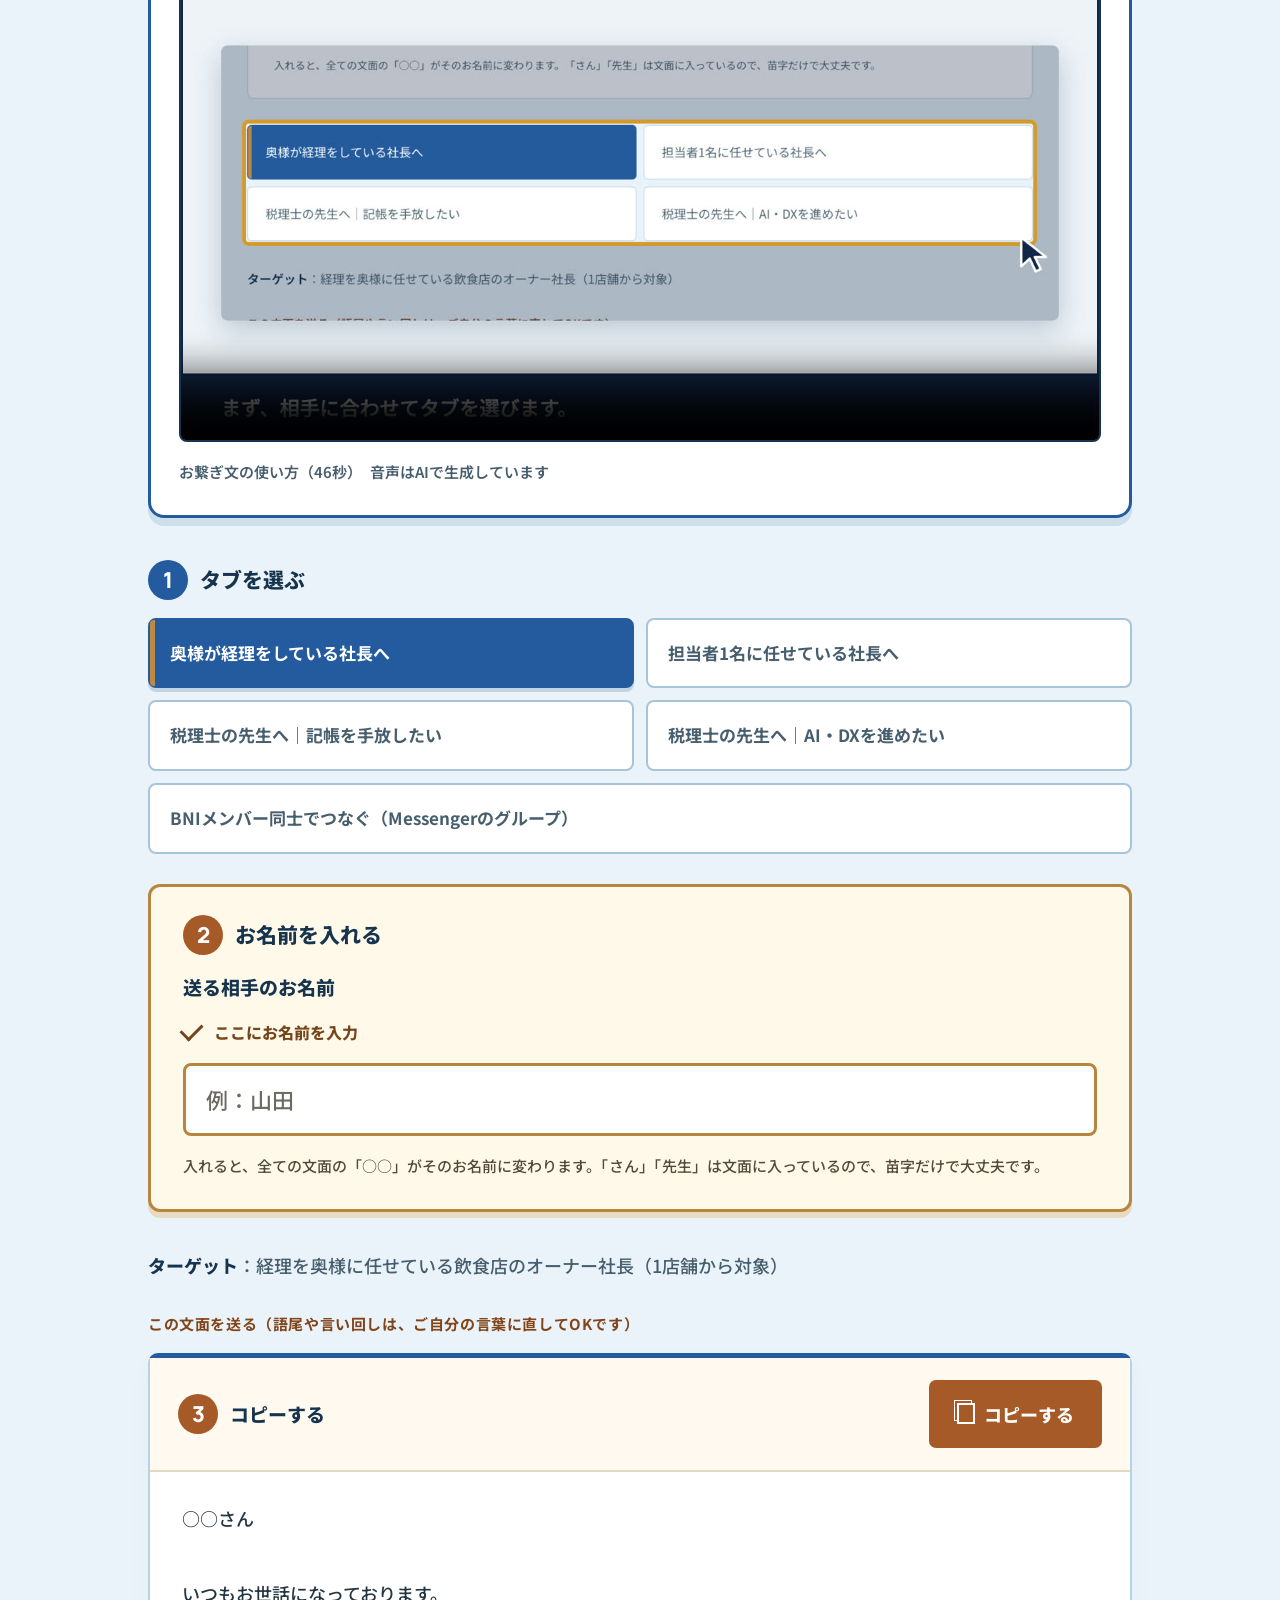
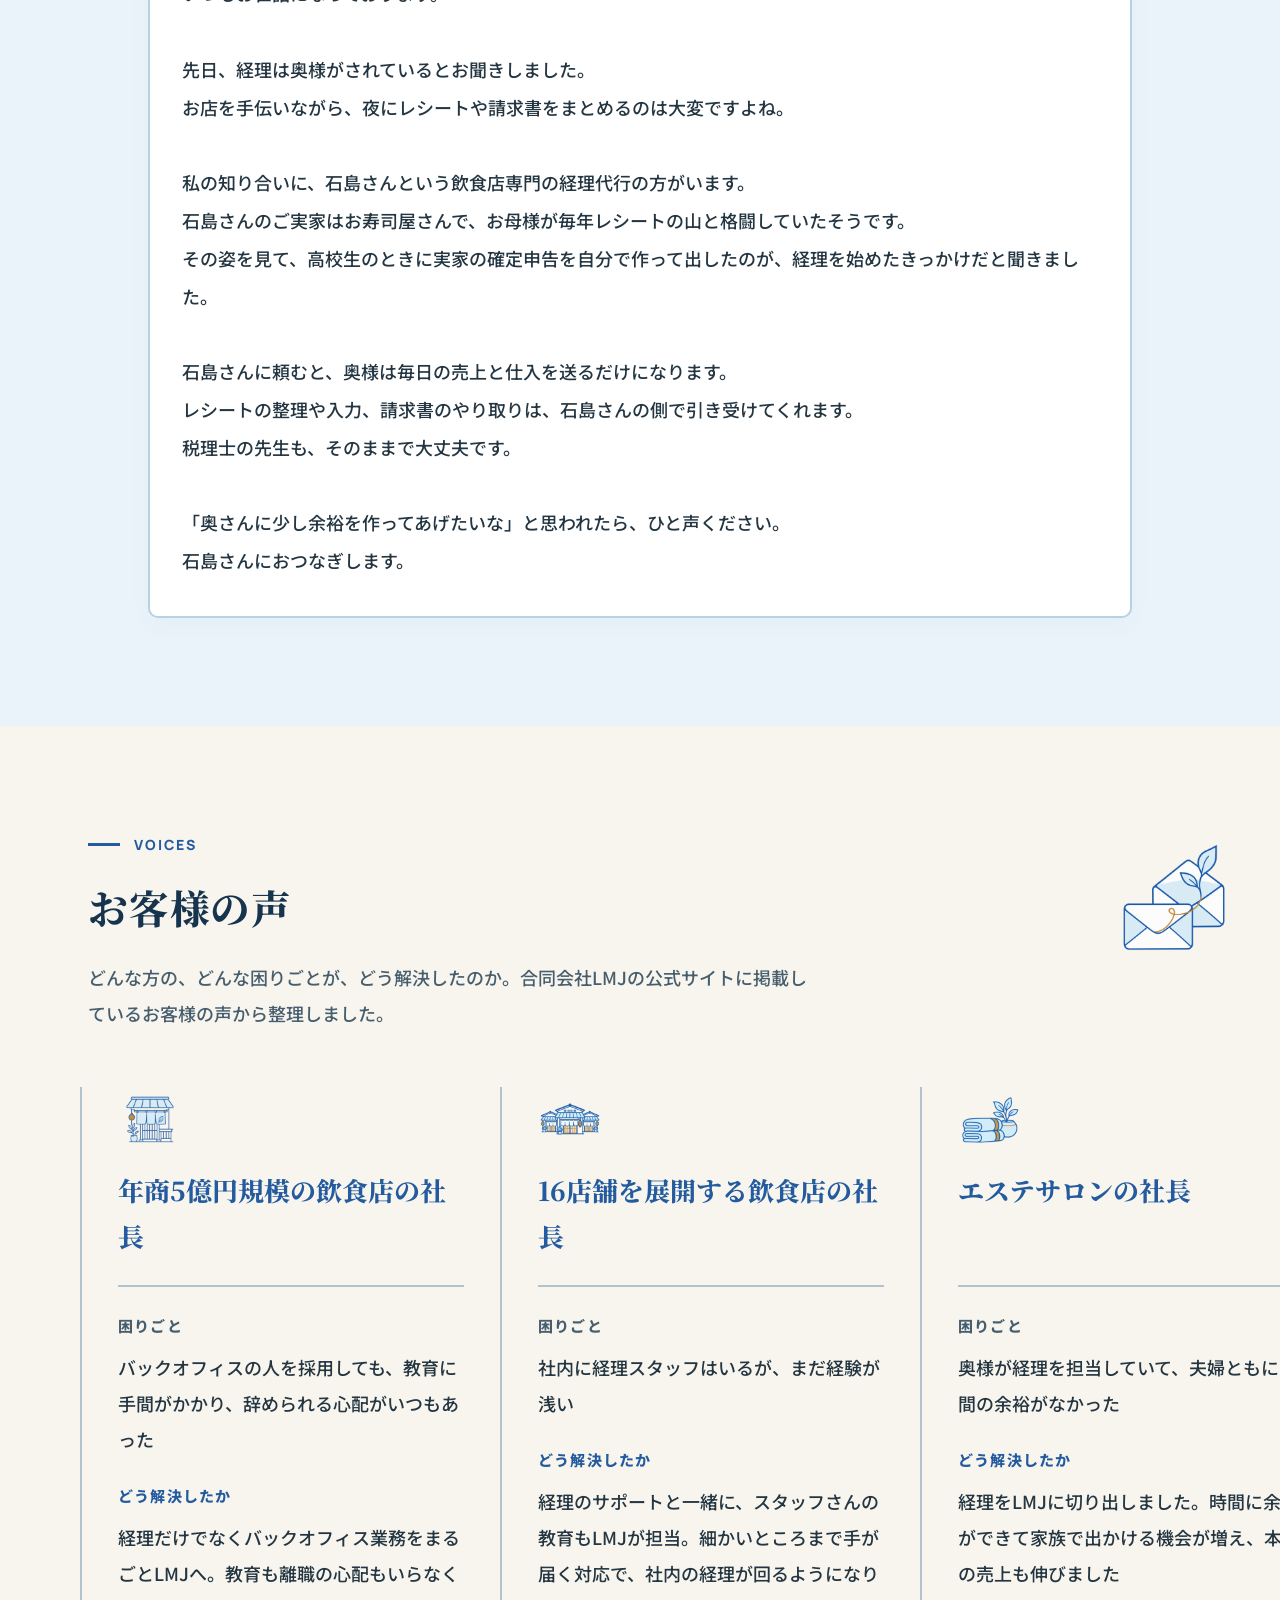
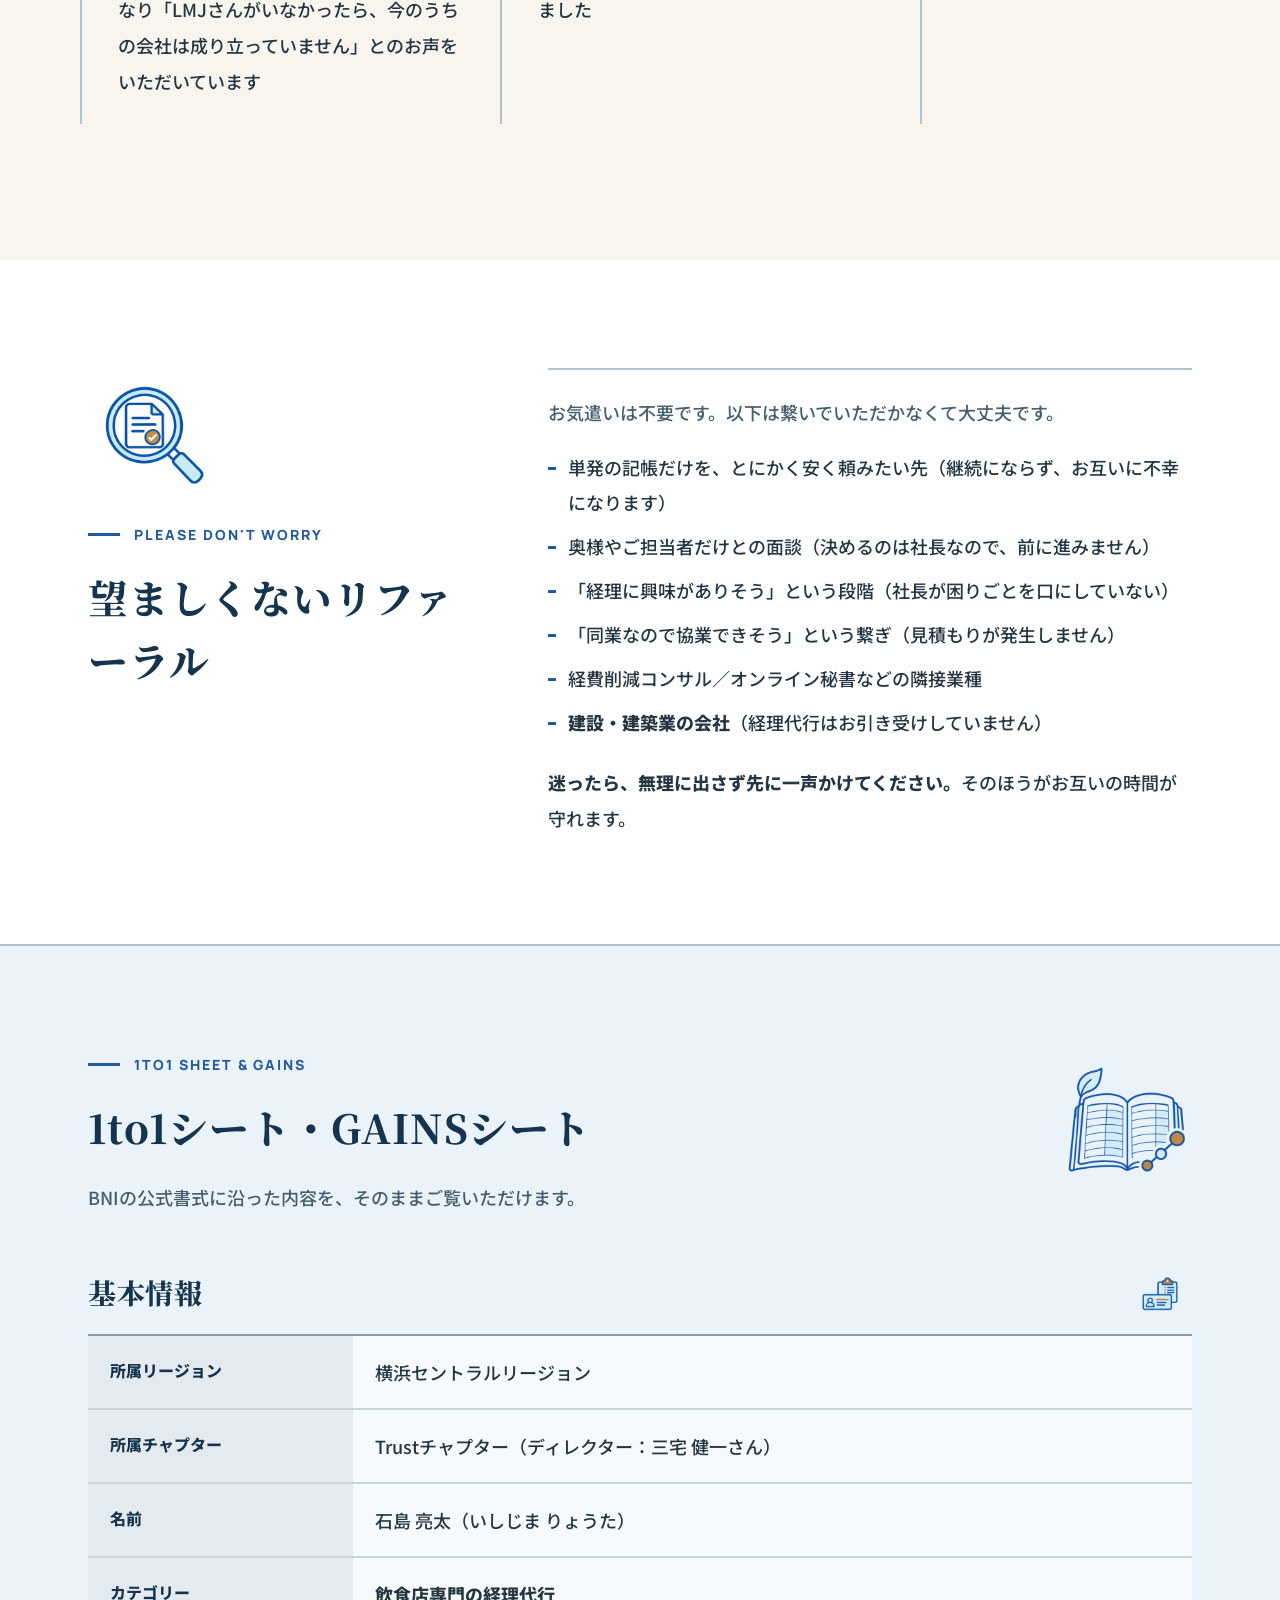
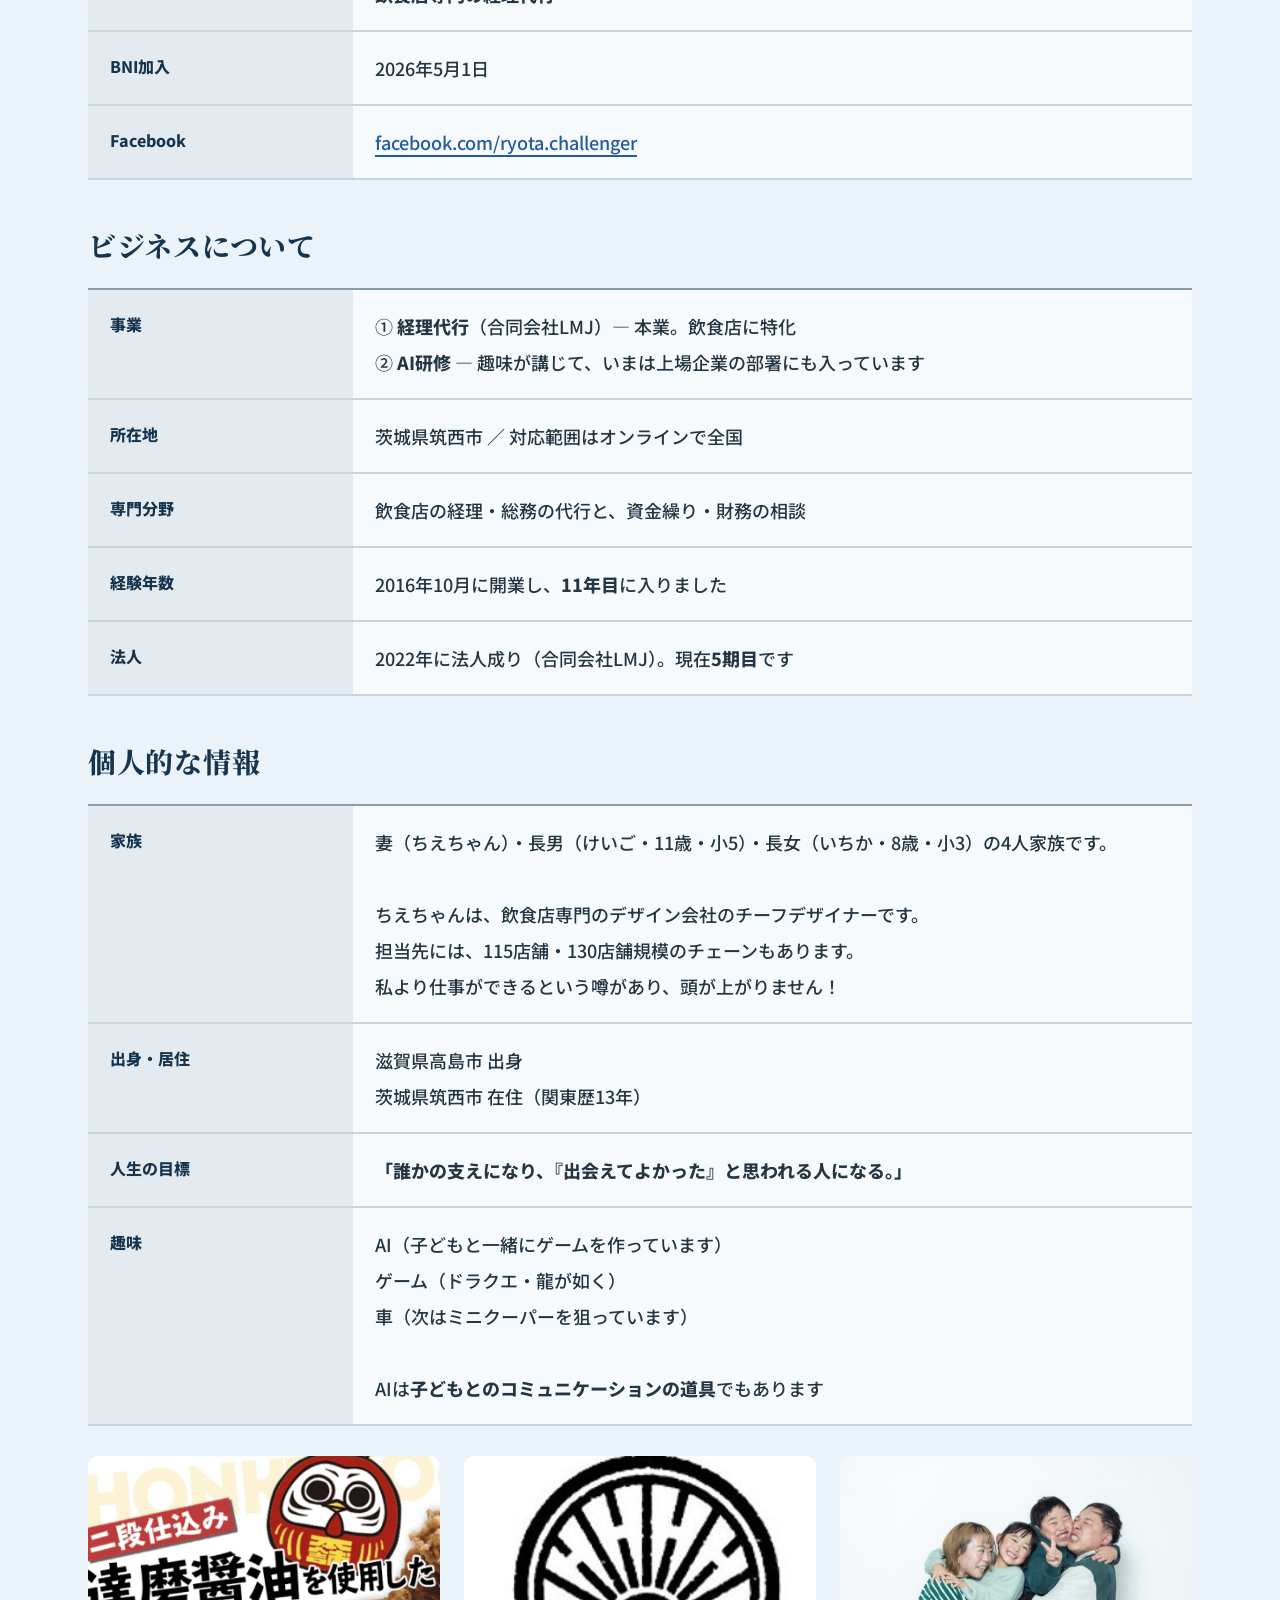
==== commit 42442c4a: "feat: 1to1シートを更新（家族・趣味・GAINSのアイコン・お客様の声の画像・作り方ページ） - 3つのやり方を再構成、人事・20職種・AI活用のゴール・攻めと守り・1to1相談を削除 - 経" ====
--- a/index.html
+++ b/index.html
@@ -630,6 +630,63 @@
 @media(prefers-reduced-motion:reduce){html{scroll-behavior:auto}*,*::before,*::after{animation:none!important;transition:none!important}.js .rv{opacity:1;transform:none}}
 @media print{.top,.side,.copy,.toast{display:none}.js .rv{opacity:1;transform:none}section{padding:30px 0}.panel{display:block;margin-block:30px}.flow{overflow:visible}.flow-track{width:auto;display:block}.flow .card,.flow .vcard{width:auto;margin:0 0 20px!important;break-inside:avoid}.flow [aria-hidden=true]{display:none}.hero .up{animation:none}}
 .tab.tab-wide{grid-column:1/-1}
+details.past-acc>summary{list-style:none;cursor:pointer;display:flex;justify-content:center;margin:0 0 4px}
+details.past-acc>summary::-webkit-details-marker{display:none}
+details.past-acc>summary span{display:inline-flex;align-items:center;gap:10px;font-weight:800;font-size:17px;color:var(--blue,#1f5aa6);border:2px solid currentColor;border-radius:999px;padding:12px 26px;background:#fff}
+details.past-acc>summary span::after{content:"＋";font-size:20px;line-height:1}
+details.past-acc[open]>summary span::after{content:"－"}
+details.past-acc[open]>summary{margin-bottom:26px}
+/* Small illustrations for voices and sheet headings. */
+#voices .voice-icon{width:64px;height:64px;object-fit:contain;margin:0 0 16px;pointer-events:none}
+#s-prof>h3:first-child,#s-gains>h3:first-child{position:relative}
+.sheet-heading-icon{position:absolute;right:0;top:50%;transform:translateY(-50%);width:64px;height:64px;object-fit:contain;pointer-events:none}
+.book-link{display:inline-flex;align-items:center;gap:8px;margin-top:10px;padding:10px 18px;border-radius:8px;background:var(--blue,#1f5aa6);color:#fff!important;font-weight:800;text-decoration:none}
+.book-link:hover{filter:brightness(1.1)}
+
+/* Fifth edition: GAINS reading rhythm and the making-of entrance. */
+.making-banner{background:var(--sky);border-bottom:2px solid #c3d9e8}
+.making-banner .wrap{display:flex;align-items:center;justify-content:center;gap:28px;padding-block:14px}
+.making-banner p{margin:0;color:var(--navy);font-size:17px;font-weight:800;line-height:1.8}
+.making-banner p::before{content:'';display:inline-block;width:7px;height:18px;margin-right:12px;background:var(--gold);border-radius:3px;vertical-align:-2px}
+.making-banner a{display:inline-flex;align-items:center;justify-content:center;gap:18px;flex-shrink:0;min-height:46px;padding:9px 20px;border-radius:7px;background:var(--blue);color:#fff;font-size:15px;font-weight:800;line-height:1.7;text-decoration:none}
+.making-banner a::after{content:'';width:8px;height:8px;border-top:2px solid currentColor;border-right:2px solid currentColor;transform:rotate(45deg)}
+.making-banner a:hover{background:var(--navy)}
+#s-gains>h3:first-child{padding-right:80px;margin-bottom:28px}
+#s-gains table.gains{border:0;border-collapse:separate;border-spacing:0 18px;margin-top:-18px}
+#s-gains .gains-row th,#s-gains .gains-row td{border:2px solid #c3d6e4;padding:28px;vertical-align:top}
+#s-gains .gains-row th{width:27%;background:#e0edf7;border-right:0;border-left:5px solid var(--blue);border-radius:10px 0 0 10px}
+#s-gains .gains-row td{background:#fff;border-left:0;border-radius:0 10px 10px 0;line-height:2.05}
+#s-gains .gains-label{display:flex;flex-direction:column;align-items:flex-start;gap:14px}
+#s-gains .gains-icon{width:80px;height:80px;object-fit:contain;flex-shrink:0}
+#s-gains .gains-row .k{display:flex;flex-direction:column;font-size:16px;font-weight:800;line-height:1.6;color:var(--blue);overflow-wrap:normal}
+#s-gains .gains-row .k small{order:-1;display:block;margin:0 0 5px;font-family:var(--sans);font-size:23px;font-weight:800;line-height:1.6;color:var(--navy)}
+#s-gains .gains-row .clean li{margin:0;padding-left:22px;font-size:var(--body);line-height:2.05}
+#s-gains .gains-row .clean li+li{margin-top:18px;padding-top:18px;border-top:1px solid #dae5ec}
+#s-gains .gains-row .clean li::before{top:1em;width:7px;height:7px;border-radius:50%;background:var(--gold)}
+#s-gains .gains-row .clean li+li::before{top:calc(1em + 18px)}
+#s-gains .gains-row p{font-size:var(--body);line-height:2.05}
+@media(max-width:980px) and (min-width:761px){
+#s-gains .gains-row th,#s-gains .gains-row td{padding:24px}
+#s-gains .gains-row th{width:30%}
+#s-gains .gains-row .k small{font-size:21px}
+}
+@media(max-width:760px){
+.making-banner .wrap{flex-direction:column;align-items:stretch;gap:11px;padding-block:16px}
+.making-banner p{font-size:16px;line-height:1.8}
+.making-banner p::before{display:none}
+.making-banner a{align-self:flex-start;min-height:44px;padding:9px 17px;font-size:14px}
+#s-gains table.gains{border-spacing:0;margin-top:0}
+#s-gains .gains-row{margin-bottom:22px;border:2px solid #c3d6e4;border-radius:10px;overflow:hidden}
+#s-gains .gains-row th,#s-gains .gains-row td{width:100%;border:0;border-radius:0;padding:22px 20px}
+#s-gains .gains-row th{padding:18px 20px;border-left:5px solid var(--blue);border-bottom:1px solid #c3d6e4}
+#s-gains .gains-label{flex-direction:row;align-items:center;gap:16px}
+#s-gains .gains-icon{width:64px;height:64px}
+#s-gains .gains-row .k{font-size:14px;min-width:0}
+#s-gains .gains-row .k small{font-size:21px;margin-bottom:3px}
+#s-gains .gains-row .clean li{padding-left:19px}
+#s-gains .book-link{display:flex;justify-content:space-between;padding:12px;font-size:15px;line-height:1.8}
+}
+@media print{.making-banner{display:none}#s-gains .gains-row{break-inside:avoid}}
 </style>
 </head>
 <body>
@@ -643,9 +700,16 @@
   </div>
 </header>
 
+<aside class="making-banner">
+  <div class="wrap">
+    <p>このページ、実はAIで全部つくれるんです</p>
+    <a href="howto.html">作り方を見る</a>
+  </div>
+</aside>
+
+
 <div class="side">
   <a class="o" href="#referral">お繋ぎ文をコピー</a>
-  <a href="#contact">1to1のご相談</a>
 </div>
 
 <div class="hero">
@@ -670,7 +734,7 @@
 <div class="stats">
   <div class="wrap">
     <div class="stat rv"><b><span class="cnt" data-n="10">0</span><small>年</small></b><span class="lbl">経理代行歴<br>2016年開業</span></div>
-    <div class="stat rv d1"><b><span class="cnt" data-n="24">0</span><small>社</small></b><span class="lbl">顧問先<br>社員3名・パート2名・外注3名</span></div>
+    <div class="stat rv d1"><b><span class="cnt" data-n="24">0</span><small>社</small></b><span class="lbl">顧問先<br>社員3名・パート2名・外注2名</span></div>
     <div class="stat rv d2"><b>7<small>→</small>15<small>店舗</small></b><span class="lbl">店が倍に増える間<br>本社の経理担当はゼロ人のまま</span></div>
     <div class="stat rv d3"><b><span class="cnt" data-n="200">0</span><small>名</small></b><span class="lbl">ラーメンチェーン直営20店舗＋FC20<br>経理代行＋資金繰り・財務</span></div>
   </div>
@@ -701,9 +765,9 @@
   <div class="wrap">
     <div class="sec-head rv"><p class="en">How</p><h2>大切にしている<wbr><span class="nowrap">3つのやり方</span></h2><p>「安心」を渡すために、この3つを毎回守っています。</p></div>
     <div class="grid3">
-      <div class="card how rv"><span class="how-n">1<img class="how-icon" src="img/icons/restaurant.png" width="384" height="384" loading="lazy" alt=""></span><h3>店の目線で、数字を見る</h3><ul class="clean"><li><b>ラーメン店4店舗・年商1.6億円</b>をエリアマネージャーとして数字で回していました</li><li>理論原価と実原価のズレを現場で潰し、人時売上からシフトを組む側にいた人間です</li><li>デリバリーの着金、店舗別の部門管理、インフォマートは<b>最初から分かっているので、社長への聞き取りが発生しません</b></li></ul></div>
-      <div class="card how rv d1"><span class="how-n">2<img class="how-icon" src="img/icons/accounting-ai.png" width="384" height="384" loading="lazy" alt=""></span><h3>届く資料そのものを変える</h3><ul class="clean"><li><b>現金を店に残さない運用</b>を先に作ります。夜間金庫で当日入金、小口はカードに</li><li><b>棚卸を習慣にします</b>。毎月入れてもらい、定着するまでリマインド</li><li>「他の会社さんではこうしていますよ」と、<b>飲食4社・15店舗の運用から提案</b>します</li></ul></div>
-      <div class="card how rv d2"><span class="how-n">3<img class="how-icon" src="img/icons/message.png" width="384" height="384" loading="lazy" alt=""></span><h3>確定を待たずに、先に声をかける</h3><ul class="clean"><li><b>FLは週1、月次の速報は10日</b>でお返しします</li><li>「棚卸の数字がずれていますよ」と、こちらから電話します</li><li>資金繰りで現金残が下がりそうなときも、<b>先にご連絡</b>します</li></ul></div>
+      <div class="card how rv"><span class="how-n">1<img class="how-icon" src="img/icons/how-store-numbers.png" width="384" height="384" loading="lazy" alt="店とグラフ、電卓"></span><h3>店の目線で、数字を見る</h3><ul class="clean"><li><b>ラーメン店4店舗・年商1.6億円</b>をエリアマネージャーとして数字で回していました</li><li>理論原価と実原価のズレを現場で潰し、人時売上からシフトを組む側にいた人間です</li></ul></div>
+      <div class="card how rv d1"><span class="how-n">2<img class="how-icon" src="img/icons/how-delivery-checklist.png" width="384" height="384" loading="lazy" alt="デリバリーバイクと伝票のチェックリスト"></span><h3>飲食店の段取りが、最初から分かる</h3><ul class="clean"><li>デリバリーの着金、店舗別の部門管理、インフォマートは<b>最初から分かっているので、社長への聞き取りが発生しません</b></li><li>「他の会社さんではこうしていますよ」と、<b>飲食4社・15店舗の運用から提案</b>します</li></ul></div>
+      <div class="card how rv d2"><span class="how-n">3<img class="how-icon" src="img/icons/how-cash-inventory.png" width="384" height="384" loading="lazy" alt="現金袋と棚卸のクリップボード"></span><h3>届く資料そのものを変える</h3><ul class="clean"><li><b>現金を店に残さない運用</b>を先に作ります。夜間金庫で当日入金、小口はカードに</li><li><b>棚卸を習慣にします</b>。毎月入れてもらい、定着するまでリマインド</li></ul></div>
     </div>
   </div>
 </section>
@@ -713,7 +777,7 @@
   <div class="wrap">
     <div class="sec-head rv"><img class="section-icon" src="img/icons/accounting-ai.png" width="384" height="384" loading="lazy" alt="帳簿と資金繰りを表す青い線画"><p class="en">What</p><h2>お引き受けしていること</h2><p>飲食店専門の経理代行です。決算をお願いしている税理士の先生は、そのままで大丈夫です。<br><b>建設・建築業の経理はお引き受けしていません。</b></p></div>
     <div class="grid2">
-      <div class="card rv"><h3>日々の経理を、丸ごと</h3><ul class="clean"><li>記帳・請求書の受け取りと発行・紙の書類のデータ化</li><li>必要に応じて<b>総務・人事</b>まで</li><li>やり取りはオンラインで完結。全国対応です</li></ul></div>
+      <div class="card rv"><h3>日々の経理を、丸ごと</h3><ul class="clean"><li>記帳・請求書の受け取りと発行・紙の書類のデータ化</li><li>必要に応じて<b>総務</b>まで</li><li>やり取りはオンラインで完結。全国対応です</li></ul></div>
       <div class="card rv d1"><h3>必ず一緒にお渡しするもの</h3><ul class="clean"><li><b>資金繰り表</b>：半年先の現預金がいくら残るか</li><li><b>現金残高のズレ</b>：店ごとの過不足を毎月</li><li><b>店舗別のFL</b>：本部費は按分せず、全店で賄う見せ方に</li></ul></div>
     </div>
   </div>
@@ -753,6 +817,7 @@
 <section id="past" class="tint">
   <div class="narrow">
     <div class="sec-head rv illustrated"><img class="section-icon" src="img/icons/referral-trophy.png" width="384" height="384" loading="lazy" alt="握手をあしらったゴールデンリファーラルのトロフィー"><p class="en">Thank You</p><h2>これまでの<wbr><span class="nowrap">ゴールデンリファーラル</span></h2><p>ご紹介くださった皆さま、本当にありがとうございます。</p></div>
+    <details class="past-acc rv"><summary><span>紹介の流れと、お役に立てたことを見る（3件）</span></summary>
     <div class="past rv">
       <div class="past-i"><p class="past-who">公認会計士の先生</p>
         <dl><dt>紹介の流れ</dt><dd>ディレクターからご紹介いただき、1to1で先生の事務所の状況を伺いました</dd>
@@ -764,6 +829,7 @@
         <dl><dt>紹介の流れ</dt><dd>採用支援をしているメンバーのご家族の会社で、「AIを活用したい」という話が出ていました。それを私につないでくださいました</dd>
         <dt>お役に立てたこと</dt><dd>社内でのAI活用をお手伝いすることになり、ご契約をいただきました</dd></dl></div>
     </div>
+    </details>
   </div>
 </section>
 
@@ -936,6 +1002,8 @@
 もともとラーメン店のエリアマネージャーで、店の数字が分かる方です。
 飲食店の経理を丸ごと引き受けて、原価率は週1回、資金繰り表は毎月、確定を待たずに返してくれます。
 7店舗から15店舗に増える間、本社の経理担当がゼロ人のままだった会社もあるそうです✨
+石島さんの1to1シートはこちらです！
+https://livemissionjapan.github.io/ishijima-1to1/
 
 石島さん
 △△リージョン △△チャプターで、△△をされている○○さんをご紹介します！
@@ -954,14 +1022,14 @@
 <section id="voices" class="tint">
   <div class="sec-head rv illustrated"><img class="section-icon" src="img/icons/message.png" width="384" height="384" loading="lazy" alt="お客様から届いた声を表す封筒"><p class="en">Voices</p><h2>お客様の声</h2><p>どんな方の、どんな困りごとが、どう解決したのか。合同会社LMJの公式サイトに掲載しているお客様の声から整理しました。</p></div>
   <div class="flow" data-speed="0.5"><div class="flow-track">
-      <div class="vcard"><p class="who">年商5億円規模の飲食店の社長</p><dl><dt class="pain">困りごと</dt><dd>バックオフィスの人を採用しても、教育に手間がかかり、辞められる心配がいつもあった</dd><dt class="fix">どう解決したか</dt><dd>経理だけでなくバックオフィス業務をまるごとLMJへ。教育も離職の心配もいらなくなり「LMJさんがいなかったら、今のうちの会社は成り立っていません」とのお声をいただいています</dd></dl></div>
-      <div class="vcard"><p class="who">16店舗を展開する飲食店の社長</p><dl><dt class="pain">困りごと</dt><dd>社内に経理スタッフはいるが、まだ経験が浅い</dd><dt class="fix">どう解決したか</dt><dd>経理のサポートと一緒に、スタッフさんの教育もLMJが担当。細かいところまで手が届く対応で、社内の経理が回るようになりました</dd></dl></div>
-      <div class="vcard"><p class="who">エステサロンの社長</p><dl><dt class="pain">困りごと</dt><dd>奥様が経理を担当していて、夫婦ともに時間の余裕がなかった</dd><dt class="fix">どう解決したか</dt><dd>経理をLMJに切り出しました。時間に余裕ができて家族で出かける機会が増え、本業の売上も伸びました</dd></dl></div>
-      <div class="vcard"><p class="who">従業員を抱える会社の社長</p><dl><dt class="pain">困りごと</dt><dd>経理担当を自社で採用・教育するには、コストもリスクも大きい</dd><dt class="fix">どう解決したか</dt><dd>財務の状況をスピードを上げて見える化し、不要なコストを削減。その数字を現場に共有したことで、従業員が自分で考えて動く組織に育っています</dd></dl></div>
-      <div class="vcard"><p class="who">リセール事業の社長</p><dl><dt class="pain">困りごと</dt><dd>税理士さんに全部を丸投げしていて、毎月のコストが高かった</dd><dt class="fix">どう解決したか</dt><dd>記帳代行だけをLMJに移しました。税理士さんはそのままで、月1万5,000円のコスト削減</dd></dl></div>
-      <div class="vcard"><p class="who">オンラインサロンの運営者</p><dl><dt class="pain">困りごと</dt><dd>経理まわりのストレスで、新しいことに手が回らなかった</dd><dt class="fix">どう解決したか</dt><dd>経理をLMJに任せてストレスが激減。新規事業を3つ立ち上げ、1年で会社の規模が2億円を超えました</dd></dl></div>
-      <div class="vcard"><p class="who">グラフィックデザイナー</p><dl><dt class="pain">困りごと</dt><dd>請求書の作成と送付、入金の確認が苦手で、制作に集中できない時があった</dd><dt class="fix">どう解決したか</dt><dd>その業務をLMJが引き受け、煩わしい作業から解放されて、好きな制作に集中できるようになりました</dd></dl></div>
-      <div class="vcard"><p class="who">フリーカメラマン</p><dl><dt class="pain">困りごと</dt><dd>管理や書類整理がどうしても苦手</dd><dt class="fix">どう解決したか</dt><dd>書類の送付日が近づくと、LMJから「まだですか」と声をかけています。経営が苦しい時期には、資金面の相談にも乗りました</dd></dl></div>
+      <div class="vcard"><img class="voice-icon" src="img/icons/restaurant.png" width="384" height="384" loading="lazy" draggable="false" alt="飲食店"><p class="who">年商5億円規模の飲食店の社長</p><dl><dt class="pain">困りごと</dt><dd>バックオフィスの人を採用しても、教育に手間がかかり、辞められる心配がいつもあった</dd><dt class="fix">どう解決したか</dt><dd>経理だけでなくバックオフィス業務をまるごとLMJへ。教育も離職の心配もいらなくなり「LMJさんがいなかったら、今のうちの会社は成り立っていません」とのお声をいただいています</dd></dl></div>
+      <div class="vcard"><img class="voice-icon" src="img/icons/voice-restaurant-stores.png" width="384" height="384" loading="lazy" draggable="false" alt="複数店舗を展開する飲食店"><p class="who">16店舗を展開する飲食店の社長</p><dl><dt class="pain">困りごと</dt><dd>社内に経理スタッフはいるが、まだ経験が浅い</dd><dt class="fix">どう解決したか</dt><dd>経理のサポートと一緒に、スタッフさんの教育もLMJが担当。細かいところまで手が届く対応で、社内の経理が回るようになりました</dd></dl></div>
+      <div class="vcard"><img class="voice-icon" src="img/icons/voice-spa.png" width="384" height="384" loading="lazy" draggable="false" alt="タオルと植物のエステサロン"><p class="who">エステサロンの社長</p><dl><dt class="pain">困りごと</dt><dd>奥様が経理を担当していて、夫婦ともに時間の余裕がなかった</dd><dt class="fix">どう解決したか</dt><dd>経理をLMJに切り出しました。時間に余裕ができて家族で出かける機会が増え、本業の売上も伸びました</dd></dl></div>
+      <div class="vcard"><img class="voice-icon" src="img/icons/voice-office-team.png" width="384" height="384" loading="lazy" draggable="false" alt="オフィスと従業員"><p class="who">従業員を抱える会社の社長</p><dl><dt class="pain">困りごと</dt><dd>経理担当を自社で採用・教育するには、コストもリスクも大きい</dd><dt class="fix">どう解決したか</dt><dd>財務の状況をスピードを上げて見える化し、不要なコストを削減。その数字を現場に共有したことで、従業員が自分で考えて動く組織に育っています</dd></dl></div>
+      <div class="vcard"><img class="voice-icon" src="img/icons/voice-resale.png" width="384" height="384" loading="lazy" draggable="false" alt="段ボールと循環の矢印"><p class="who">リセール事業の社長</p><dl><dt class="pain">困りごと</dt><dd>税理士さんに全部を丸投げしていて、毎月のコストが高かった</dd><dt class="fix">どう解決したか</dt><dd>記帳代行だけをLMJに移しました。税理士さんはそのままで、月1万5,000円のコスト削減</dd></dl></div>
+      <div class="vcard"><img class="voice-icon" src="img/icons/voice-online-salon.png" width="384" height="384" loading="lazy" draggable="false" alt="ノートPCと吹き出し"><p class="who">オンラインサロンの運営者</p><dl><dt class="pain">困りごと</dt><dd>経理まわりのストレスで、新しいことに手が回らなかった</dd><dt class="fix">どう解決したか</dt><dd>経理をLMJに任せてストレスが激減。新規事業を3つ立ち上げ、1年で会社の規模が2億円を超えました</dd></dl></div>
+      <div class="vcard"><img class="voice-icon" src="img/icons/voice-designer.png" width="384" height="384" loading="lazy" draggable="false" alt="ペンとカラーパレット"><p class="who">グラフィックデザイナー</p><dl><dt class="pain">困りごと</dt><dd>請求書の作成と送付、入金の確認が苦手で、制作に集中できない時があった</dd><dt class="fix">どう解決したか</dt><dd>その業務をLMJが引き受け、煩わしい作業から解放されて、好きな制作に集中できるようになりました</dd></dl></div>
+      <div class="vcard"><img class="voice-icon" src="img/icons/voice-camera.png" width="384" height="384" loading="lazy" draggable="false" alt="カメラ"><p class="who">フリーカメラマン</p><dl><dt class="pain">困りごと</dt><dd>管理や書類整理がどうしても苦手</dd><dt class="fix">どう解決したか</dt><dd>書類の送付日が近づくと、LMJから「まだですか」と声をかけています。経営が苦しい時期には、資金面の相談にも乗りました</dd></dl></div>
     </div>
   </div>
 </section>
@@ -987,7 +1055,7 @@
     <div class="sec-head rv illustrated"><img class="section-icon" src="img/icons/accounting-ai.png" width="384" height="384" loading="lazy" alt="経歴と実績をまとめた帳簿のイラスト"><p class="en">1to1 Sheet &amp; GAINS</p><h2>1to1シート・GAINSシート</h2><p>BNIの公式書式に沿った内容を、そのままご覧いただけます。</p></div>
 
     <div class="sheet on rv" id="s-prof">
-      <h3>基本情報</h3>
+      <h3>基本情報<img class="sheet-heading-icon" src="img/icons/sheet-profile.png" width="384" height="384" loading="lazy" alt="名刺とクリップボード"></h3>
       <table class="prof">
         <tr><th scope="row">所属リージョン</th><td>横浜セントラルリージョン</td></tr>
         <tr><th scope="row">所属チャプター</th><td>Trustチャプター（ディレクター：三宅 健一さん）</td></tr>
@@ -1000,65 +1068,58 @@
       <table class="prof">
         <tr><th scope="row">事業</th><td>① <b>経理代行</b>（合同会社LMJ）― 本業。飲食店に特化<br>② <b>AI研修</b> ― 趣味が講じて、いまは上場企業の部署にも入っています</td></tr>
         <tr><th scope="row">所在地</th><td>茨城県筑西市 ／ 対応範囲はオンラインで全国</td></tr>
-        <tr><th scope="row">専門分野</th><td>飲食店の経理・総務・人事の代行と、資金繰り・財務の相談</td></tr>
-        <tr><th scope="row">経験年数</th><td>10年（2016年開業）</td></tr>
-        <tr><th scope="row">過去に経験した職業</th><td>ラーメン店のエリアマネージャー、ガソリンスタンド、パチンコ店ほか、ほぼサービス業ばかり<b>20職種ほど</b></td></tr>
+        <tr><th scope="row">専門分野</th><td>飲食店の経理・総務の代行と、資金繰り・財務の相談</td></tr>
+        <tr><th scope="row">経験年数</th><td>2016年10月に開業し、<b>11年目</b>に入りました</td></tr>
+        <tr><th scope="row">法人</th><td>2022年に法人成り（合同会社LMJ）。現在<b>5期目</b>です</td></tr>
+        
       </table>
       <h3>個人的な情報</h3>
       <table class="prof">
-        <tr><th scope="row">家族</th><td>妻・長男（11歳・小5）・長女（8歳・小3）の4人家族。妻は飲食店専門のデザイン会社でチーフデザイナーをしています（担当先に115店舗・130店舗規模のチェーンあり）</td></tr>
-        <tr><th scope="row">出身・居住</th><td>滋賀県高島市 出身／茨城県筑西市 在住（関東歴13年）</td></tr>
+        <tr><th scope="row">家族</th><td>妻（ちえちゃん）・長男（けいご・11歳・小5）・長女（いちか・8歳・小3）の4人家族です。<br><br>ちえちゃんは、飲食店専門のデザイン会社のチーフデザイナーです。<br>担当先には、115店舗・130店舗規模のチェーンもあります。<br>私より仕事ができるという噂があり、頭が上がりません！</td></tr>
+        <tr><th scope="row">出身・居住</th><td>滋賀県高島市 出身<br>茨城県筑西市 在住（関東歴13年）</td></tr>
         <tr><th scope="row">人生の目標</th><td><b>「誰かの支えになり、『出会えてよかった』と思われる人になる。」</b></td></tr>
-        <tr><th scope="row">趣味</th><td>AI ／ ゲーム（ドラクエ・龍が如く） ／ 車（次はミニクーパーを狙っています）。AIは<b>子どもとのコミュニケーションの道具</b>でもあります</td></tr>
+        <tr><th scope="row">趣味</th><td>AI（子どもと一緒にゲームを作っています）<br>ゲーム（ドラクエ・龍が如く）<br>車（次はミニクーパーを狙っています）<br><br>AIは<b>子どもとのコミュニケーションの道具</b>でもあります</td></tr>
       </table>
       <div class="photos">
         <figure><img loading="lazy" src="img/karaage.jpg" alt="元祖唐揚げ本舗"><figcaption>元祖唐揚げ本舗</figcaption></figure>
         <figure><img loading="lazy" src="img/harepan.jpg" alt="晴れぱん"><figcaption>晴れぱん</figcaption></figure>
-        <figure><img loading="lazy" src="img/sushi.jpg" alt="実家の寿司屋"><figcaption>実家の寿司屋を手伝っている時のイメージ</figcaption></figure>
+        <figure><img loading="lazy" src="img/family.jpg" alt="石島家の4人家族"><figcaption>ちえちゃん・けいご・いちかと4人家族</figcaption></figure>
       </div>
     </div>
 
     <div class="sheet on" id="s-gains">
-      <h3>GAINSシート</h3>
+      <h3>GAINSシート<img class="sheet-heading-icon" src="img/icons/sheet-goals.png" width="384" height="384" loading="lazy" alt="目標の旗"></h3>
       <table class="gains"><tbody>
-      <tr class="gains-row"><th scope="row"><div class="k">Goals<small>目標</small></div></th><td><ul class="clean">
-        <li>BNI経由で年間売上 +1,000万円／継続契約10社（2028年4月末まで）　※現在 2件</li>
-        <li>スタッフさんにとって「人生で最後の会社」と思える環境をつくる／社員の平均年収600万円！</li>
+      <tr class="gains-row"><th scope="row"><div class="gains-label"><img class="gains-icon" src="img/icons/sheet-goals.png" width="384" height="384" loading="lazy" alt="階段の先に立つ目標の旗"><div class="k"><span>Goals</span><small>目標</small></div></div></th><td><ul class="clean">
+        <li>BNI経由で年間売上 +1,000万円／継続契約10社（2028年4月末まで）<br><b>進捗20%（現在200万円）</b></li>
+        <li>社員の平均年収600万円！</li>
         <li>60歳で売上50億円！</li>
-        <li><b>AI活用のゴール</b>は、<b>自分の経理代行部門をAIで置き換えて「無くす」</b>こと。スタッフには「AIを使う前の自分の仕事を全部AIに任せることができたら合格！」と言っています。1つの事業体をAIで置き換えられたら、それ自体が新しい商品になるからです</li></ul></td></tr>
-      <tr class="gains-row"><th scope="row"><div class="k">Accomplish<wbr>ments<small>実績</small></div></th><td><ul class="clean">
-        <li>事業歴10年／顧客24社／社員3名・パート2名・外注3名の体制</li>
-        <li>飲食15店舗・スタッフ150名の会社 ― 経理担当の退職をきっかけに、<b>経理・総務・人事をまるごと</b>巻き取り。<b>7店舗から15店舗に増える間、本社の経理担当はゼロ人のまま</b>。書類の開封からFAXの処理まで全て弊社で行っています</li>
+</ul></td></tr>
+      <tr class="gains-row"><th scope="row"><div class="gains-label"><img class="gains-icon" src="img/icons/referral-trophy.png" width="384" height="384" loading="lazy" alt="実績を表すトロフィー"><div class="k"><span>Accomplish<wbr>ments</span><small>実績</small></div></div></th><td><ul class="clean">
+        <li>事業歴11年目／顧客24社／社員3名・パート2名・外注2名の体制</li>
+ <li><b>BNI：2026年5月に入会し、5ヶ月で100点メンバー</b>になりました</li>
+        <li>飲食15店舗・スタッフ150名の会社 ― 経理担当の退職をきっかけに、<b>経理・総務をまるごと</b>巻き取り。<b>7店舗から15店舗に増える間、本社の経理担当はゼロ人のまま</b>。書類の開封からFAXの処理まで全て弊社で行っています</li>
         <li>ラーメンチェーン 直営20店舗・スタッフ200名＋FC国内外20店舗 ― 経理代行に加えて、<b>資金繰りと財務の相談</b>まで</li>
 </ul></td></tr>
-      <tr class="gains-row"><th scope="row"><div class="k">Interests<small>興味</small></div></th><td><ul class="clean">
+      <tr class="gains-row"><th scope="row"><div class="gains-label"><img class="gains-icon" src="img/icons/gains-interests.png" width="384" height="384" loading="lazy" alt="AIへの興味を表す回路入りの電球"><div class="k"><span>Interests</span><small>興味</small></div></div></th><td><ul class="clean">
         <li>組織化 ― 社長が現場から抜けるための仕組みづくり。<b>代表がプレイングマネージャー</b>をやっているのは、ものすごい価値の損失だと思っています。守りは弊社が持つので、社長には価値を届けることに時間を使ってほしい</li>
         <li>AI ― 子どもとゲームを作るほど生活に溶け込んでいます。趣味が講じて、いまは上場企業の部署にAI研修で入るまでに</li></ul></td></tr>
-      <tr class="gains-row"><th scope="row"><div class="k">Networks<small>人脈</small></div></th><td><ul class="clean">
+      <tr class="gains-row"><th scope="row"><div class="gains-label"><img class="gains-icon" src="img/icons/gains-networks.png" width="384" height="384" loading="lazy" alt="つながりを表す3人のネットワーク"><div class="k"><span>Networks</span><small>人脈</small></div></div></th><td><ul class="clean">
         <li>飲食店・ラーメン店の経営者ネットワーク ― 前職からのつながり</li>
-        <li>つくばライオンズクラブ ／ BNI Trustチャプター（メンバーブックは <a href="https://drive.google.com/drive/folders/117PgxelW7J7H0ZNAOU5A_2YL2JhWsIDm" target="_blank" rel="noopener">こちら</a>）</li></ul></td></tr>
-      <tr class="gains-row"><th scope="row"><div class="k">Skills<small>スキル</small></div></th><td><ul class="clean">
+        <li>つくばライオンズクラブ ／ BNI Trustチャプター<br><a class="book-link" href="https://drive.google.com/drive/folders/117PgxelW7J7H0ZNAOU5A_2YL2JhWsIDm" target="_blank" rel="noopener">Trustのメンバーブックを開く <span aria-hidden="true">→</span></a></li></ul></td></tr>
+      <tr class="gains-row"><th scope="row"><div class="gains-label"><img class="gains-icon" src="img/icons/gains-skills.png" width="384" height="384" loading="lazy" alt="実務のスキルを表す工具と鉛筆"><div class="k"><span>Skills</span><small>スキル</small></div></div></th><td><ul class="clean">
         <li>日商簿記1級</li>
-        <li>ITに詳しくない主婦のパートさんを、AIエージェントで実務が回せるところまで育成。現在全員AIエージェントを使って仕事をしています。人を増やさずに事務を回したい経営者、これから拡大したい経営者に効きます</li>
-        <li>攻めと守りの両方を経験している ― 融資を引いて店舗を増やす側と、数字を締める側の両方。税理士・会計士の先生から「そこまでできる人は珍しい」と言われます</li>
+        <li>ITが苦手なパートさんも、AIで実務を回せるまで育てました。いまは全員がAIで仕事をしています！</li>
         <li>自動車整備士3級</li></ul></td></tr>
-      <tr class="gains-row"><th scope="row"><div class="k">Wish<small>強い願望</small></div></th><td><p>社員さんやスタッフさんが<b>「この会社で働けてよかった」</b>と感じられる会社にすること。「自分の人生にこの会社が必要だ」と感じてもらえたら100点！</p></td></tr>
-      <tr class="gains-row"><th scope="row"><div class="k">Secret<small>誰も知らない私</small></div></th><td><p>実は、<b>コミュニケーションが苦手</b>です。実家の寿司屋で、小学生の頃からカウンターの常連さんの話し相手をしていました。酔ったお客さんには、ニコニコうなずくだけで会話が成り立ちます。表面的な会話は得意でも、相手に深く興味を持って尋ねるのは苦手なまま。だからBNIは<b>自分を育てる場</b>だと思って入りました。</p></td></tr>
-      <tr class="gains-row"><th scope="row"><div class="k">Key<small>私の成功の鍵</small></div></th><td><p>まずは<b>人としての在り方</b>。お客様に喜ばれ、満足していただくことを積み重ねる。<b>最大の報酬は「次のお仕事の受注」</b>だと思っています。</p></td></tr>
+      <tr class="gains-row"><th scope="row"><div class="gains-label"><img class="gains-icon" src="img/icons/gains-wish.png" width="384" height="384" loading="lazy" alt="スタッフの幸せを願うハートと両手"><div class="k"><span>Wish</span><small>強い願望</small></div></div></th><td><p>社員さんやスタッフさんが<b>「この会社で働けてよかった」</b>と感じられる会社にすること。「自分の人生にこの会社が必要だ」と感じてもらえたら100点！</p></td></tr>
+      <tr class="gains-row"><th scope="row"><div class="gains-label"><img class="gains-icon" src="img/icons/listening.png" width="384" height="384" loading="lazy" alt="耳と会話の吹き出し"><div class="k"><span>Secret</span><small>誰も知らない私</small></div></div></th><td><p>実は、<b>人の話を深く聞くのが苦手</b>です。<br>実家の寿司屋で、酔ったお客さんにニコニコうなずくだけで会話が成り立ってしまい、それに慣れてしまいました。<br>だからBNIは、<b>自分を育てる場</b>だと思って参加しています！</p></td></tr>
+      <tr class="gains-row"><th scope="row"><div class="gains-label"><img class="gains-icon" src="img/icons/message.png" width="384" height="384" loading="lazy" alt="信頼をつなぐメッセージ"><div class="k"><span>Key</span><small>私の成功の鍵</small></div></div></th><td><p>まずは<b>人としての在り方</b>。お客様に喜ばれ、満足していただくことを積み重ねる。<b>最大の報酬は「次のお仕事の受注」</b>だと思っています。</p></td></tr>
       </tbody></table>
       <div class="pdf"><a class="btn btn-ghost" href="pdf/ishijima_1to1_sheet.pdf" target="_blank" rel="noopener"> PDFで開く（略歴・GAINS） <span class="ar">→</span></a></div>
     </div>
   </div>
 </section>
 
-<div class="contact" id="contact">
-  <div class="wrap">
-    <p class="eyebrow rv">Contact</p>
-    <h2 class="rv">1to1のご希望・お繋ぎのご相談は</h2>
-    <p class="rv d1">Facebookメッセンジャーからお気軽にどうぞ。<br>「石島さんに繋ぎたい人がいる」の一言で大丈夫です。</p>
-    <p class="rv d2"><a class="btn btn-orange" href="https://www.facebook.com/ryota.challenger" target="_blank" rel="noopener">Facebookでメッセージを送る <span class="ar">→</span></a></p>
-  </div>
-</div>
 
 <footer>
   合同会社LMJ ／ 石島 亮太 ／ 茨城県筑西市伊讃美485-5 ／ <a href="https://livemissionjapan.com/" target="_blank" rel="noopener">livemissionjapan.com</a> ／ BNI Trustチャプター<br>
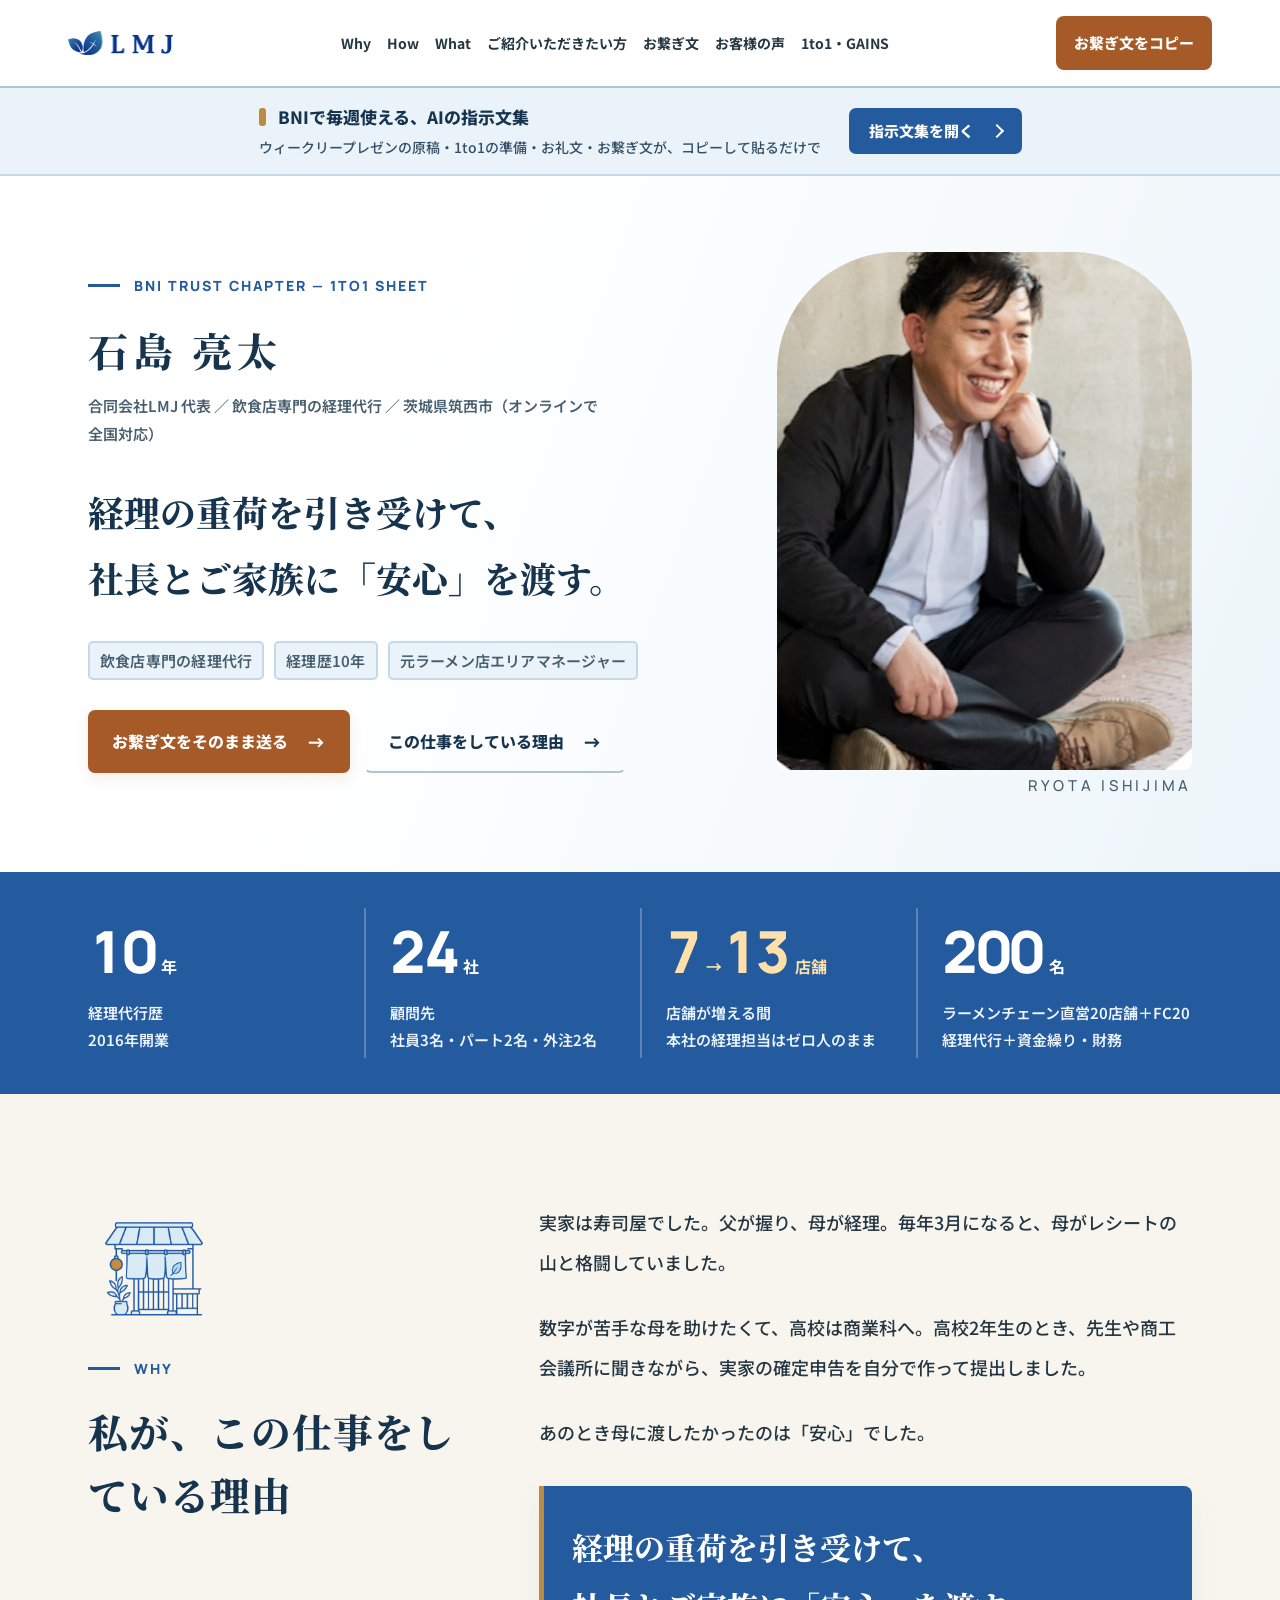
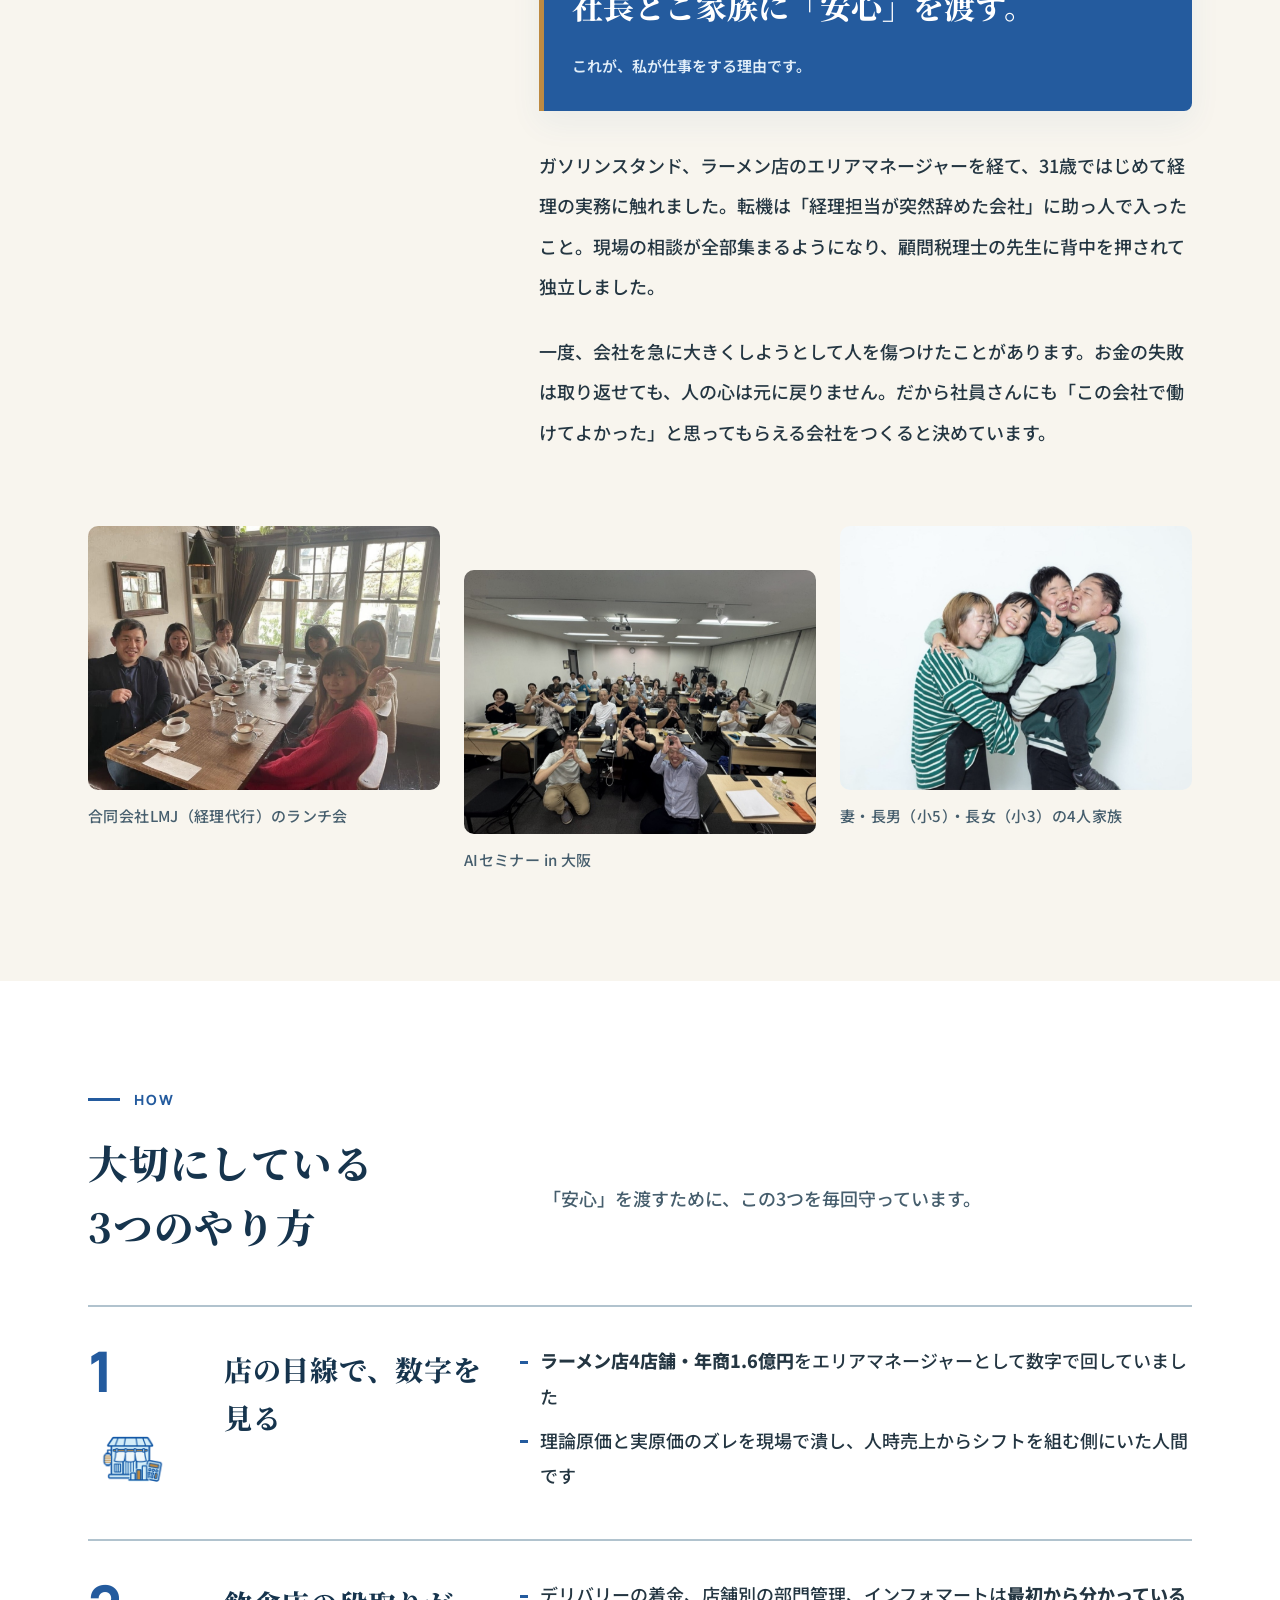
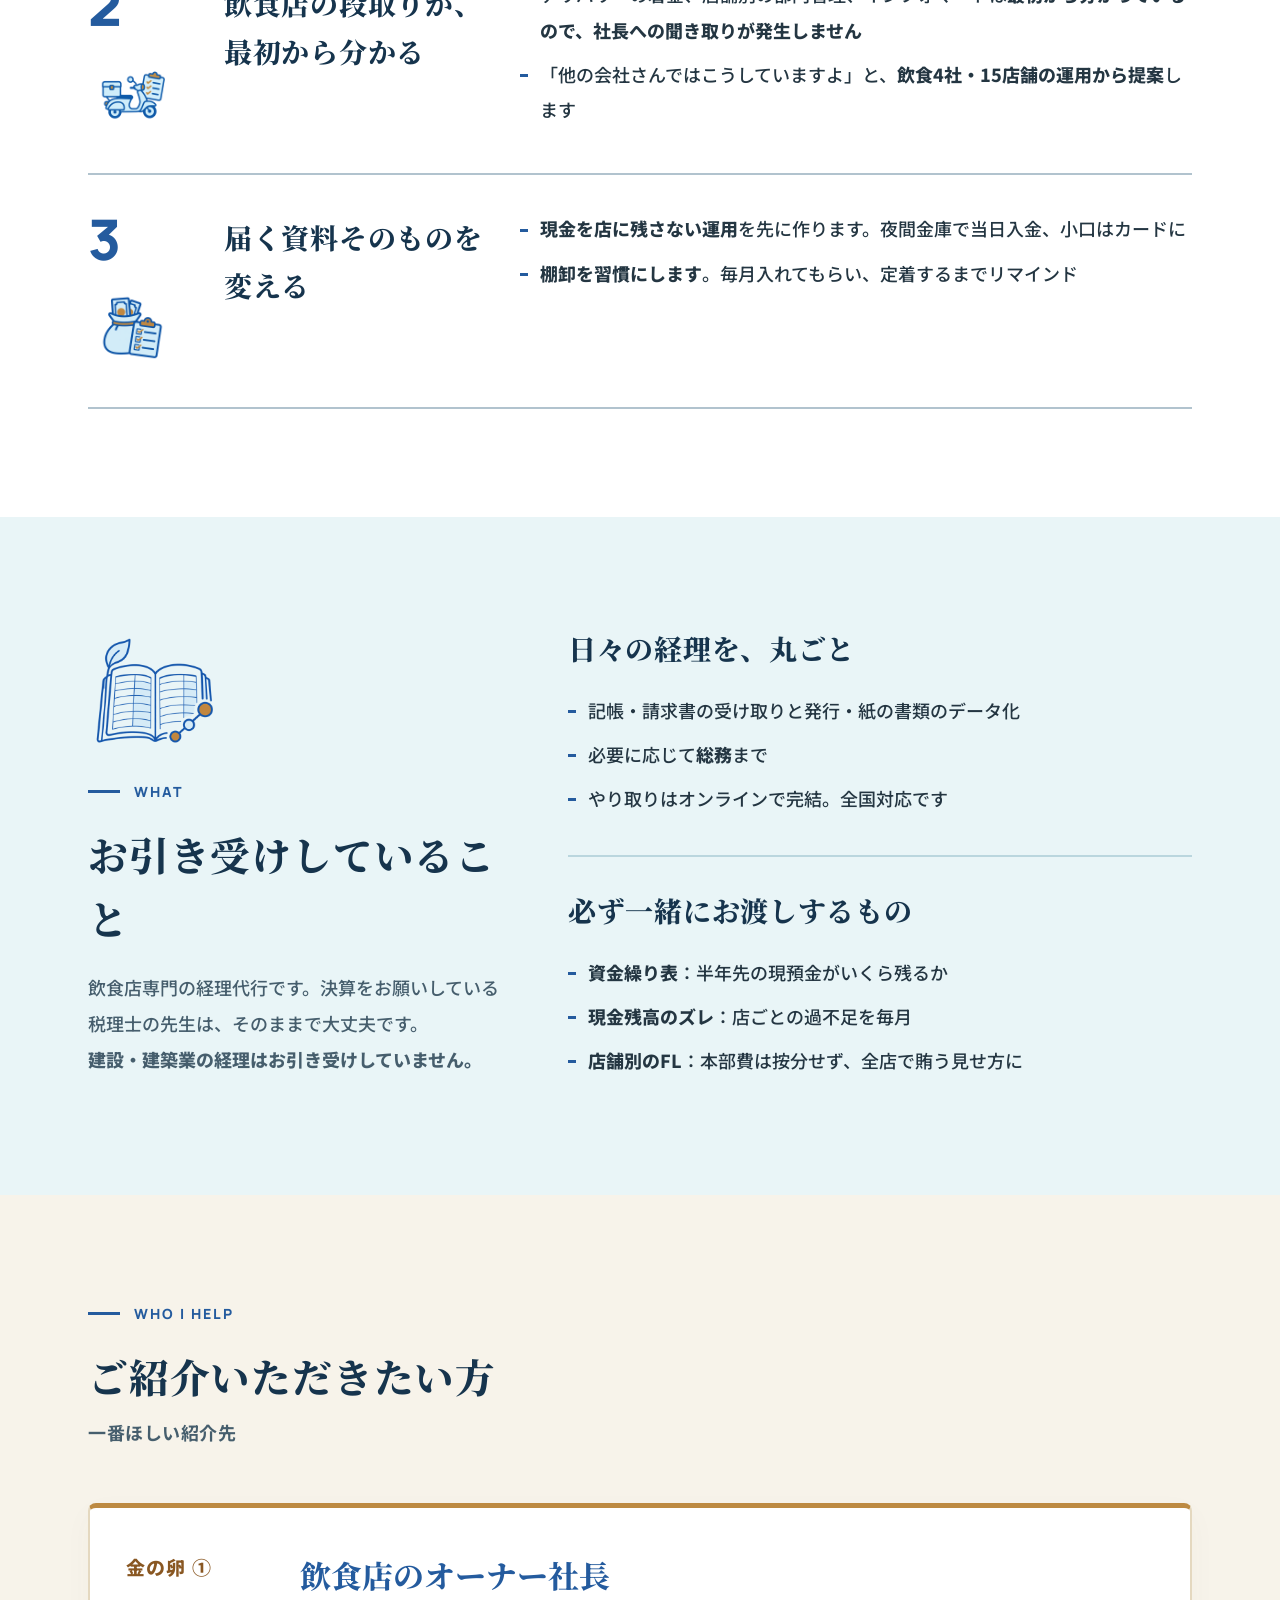
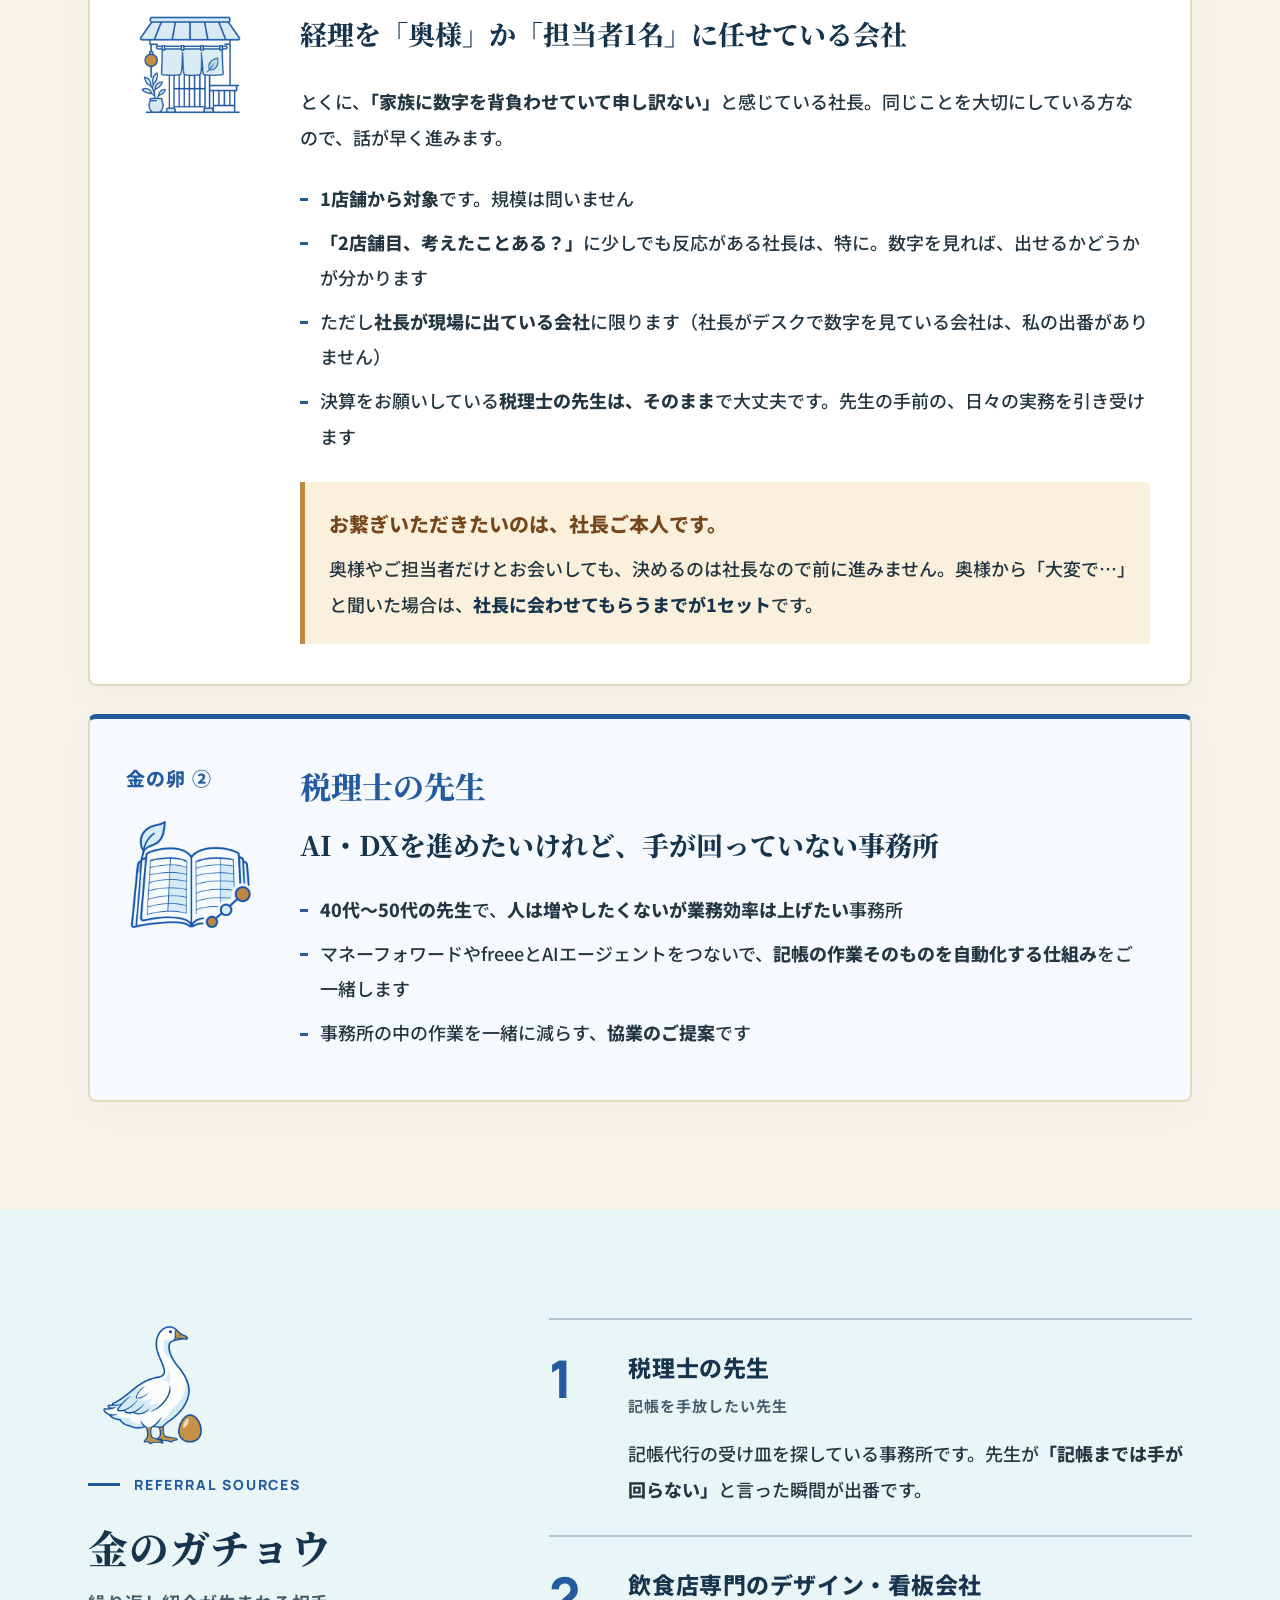
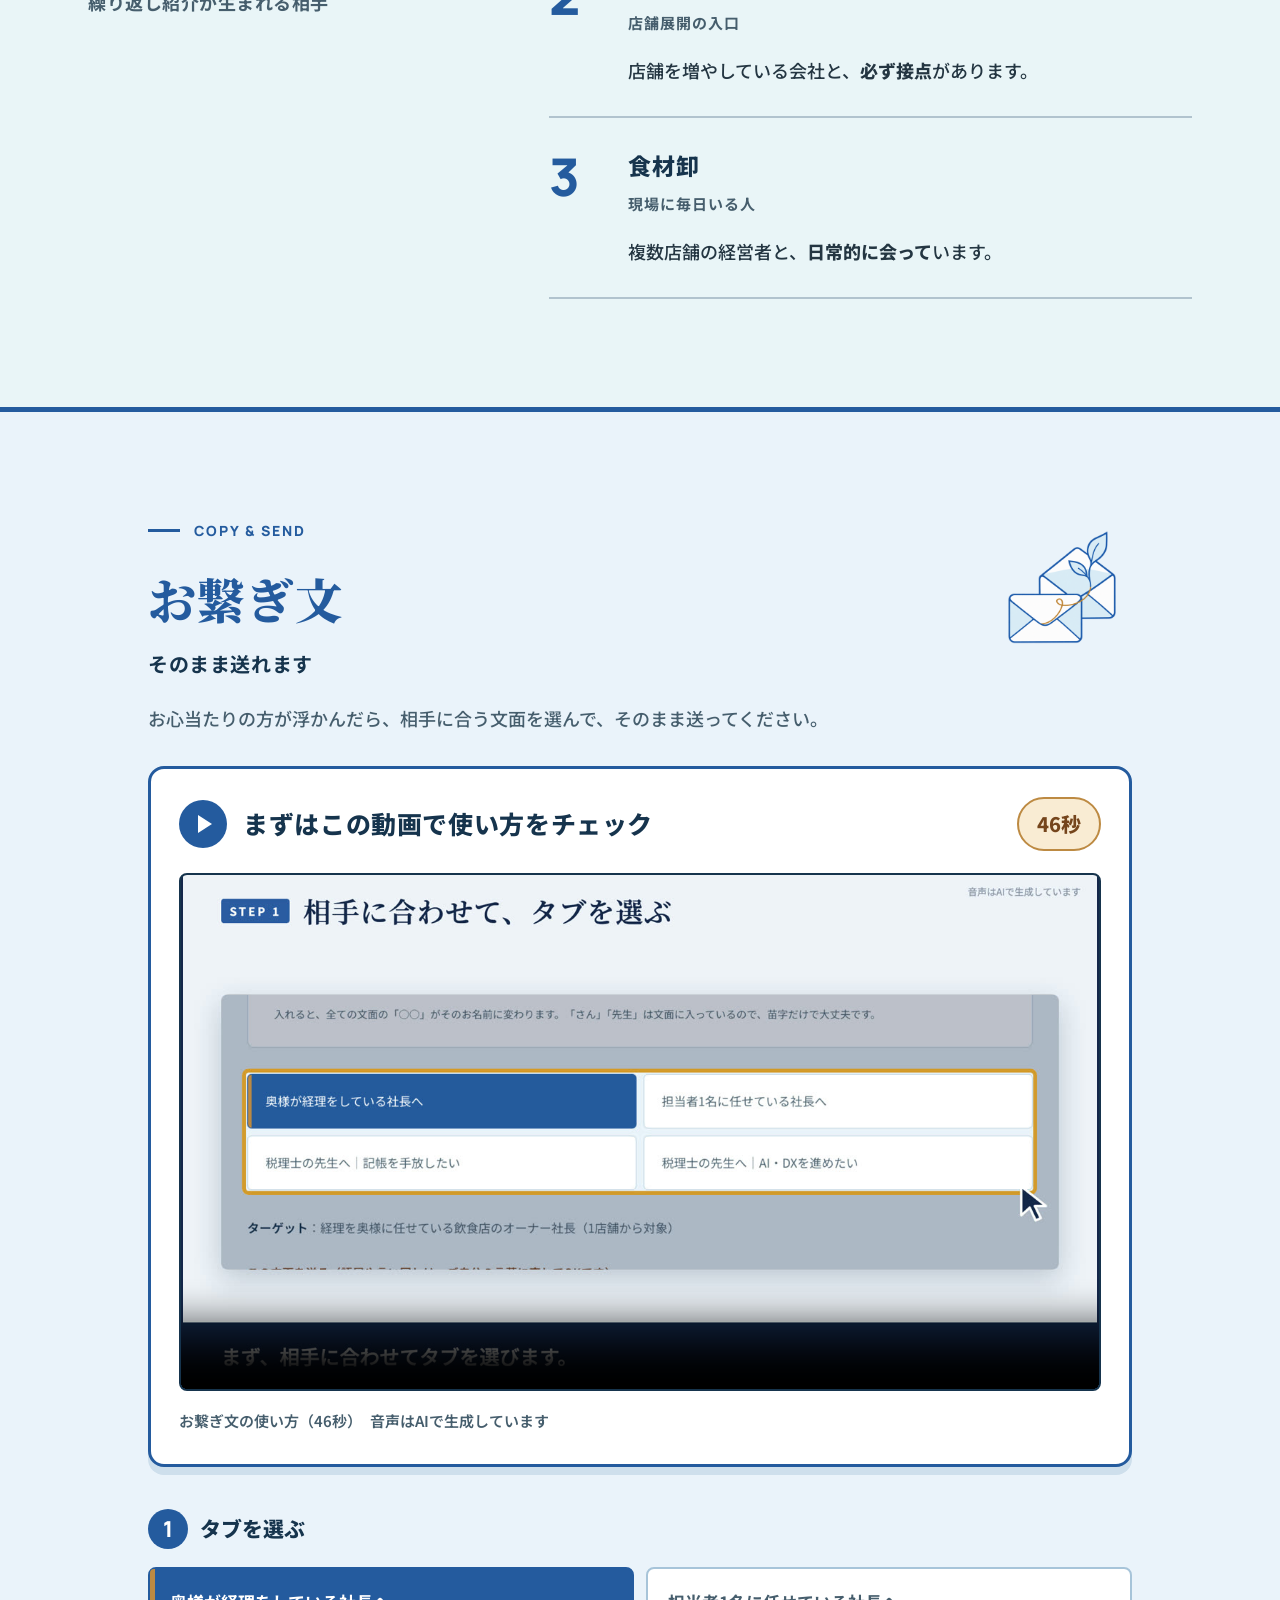
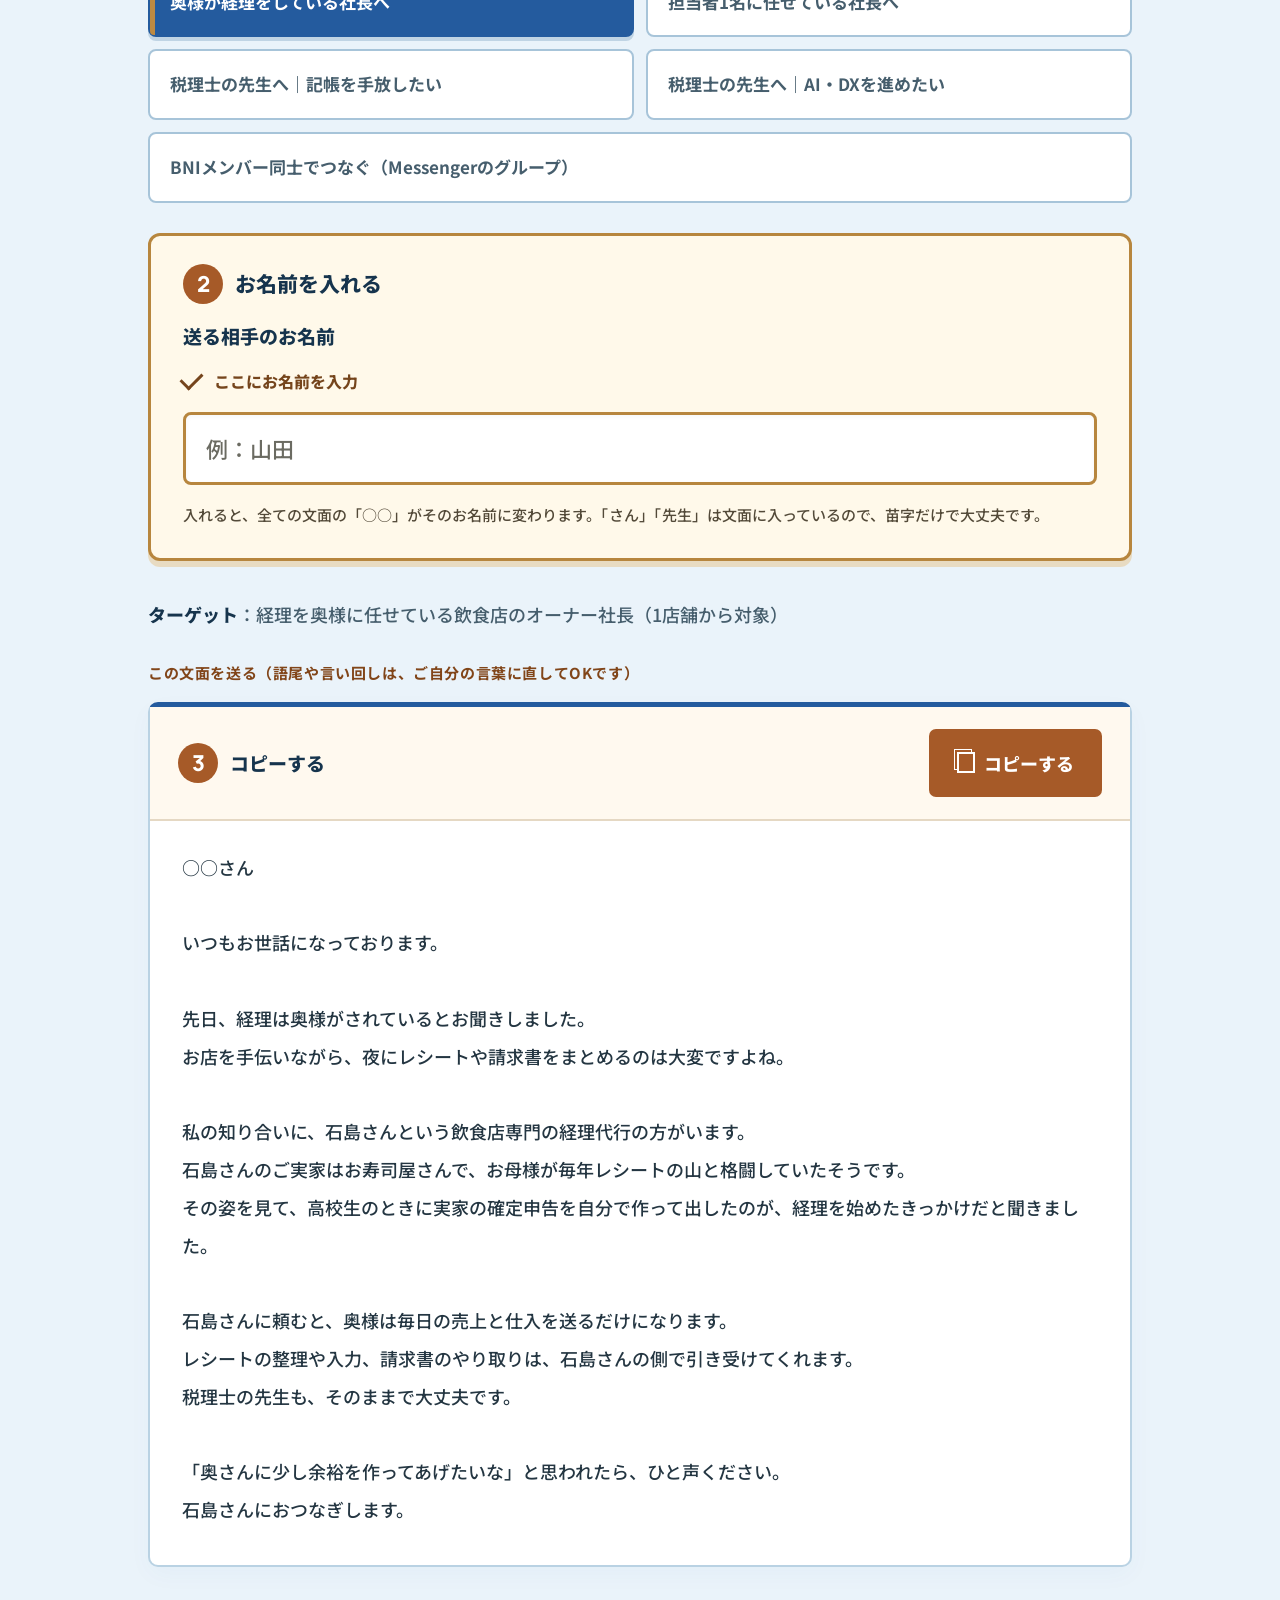
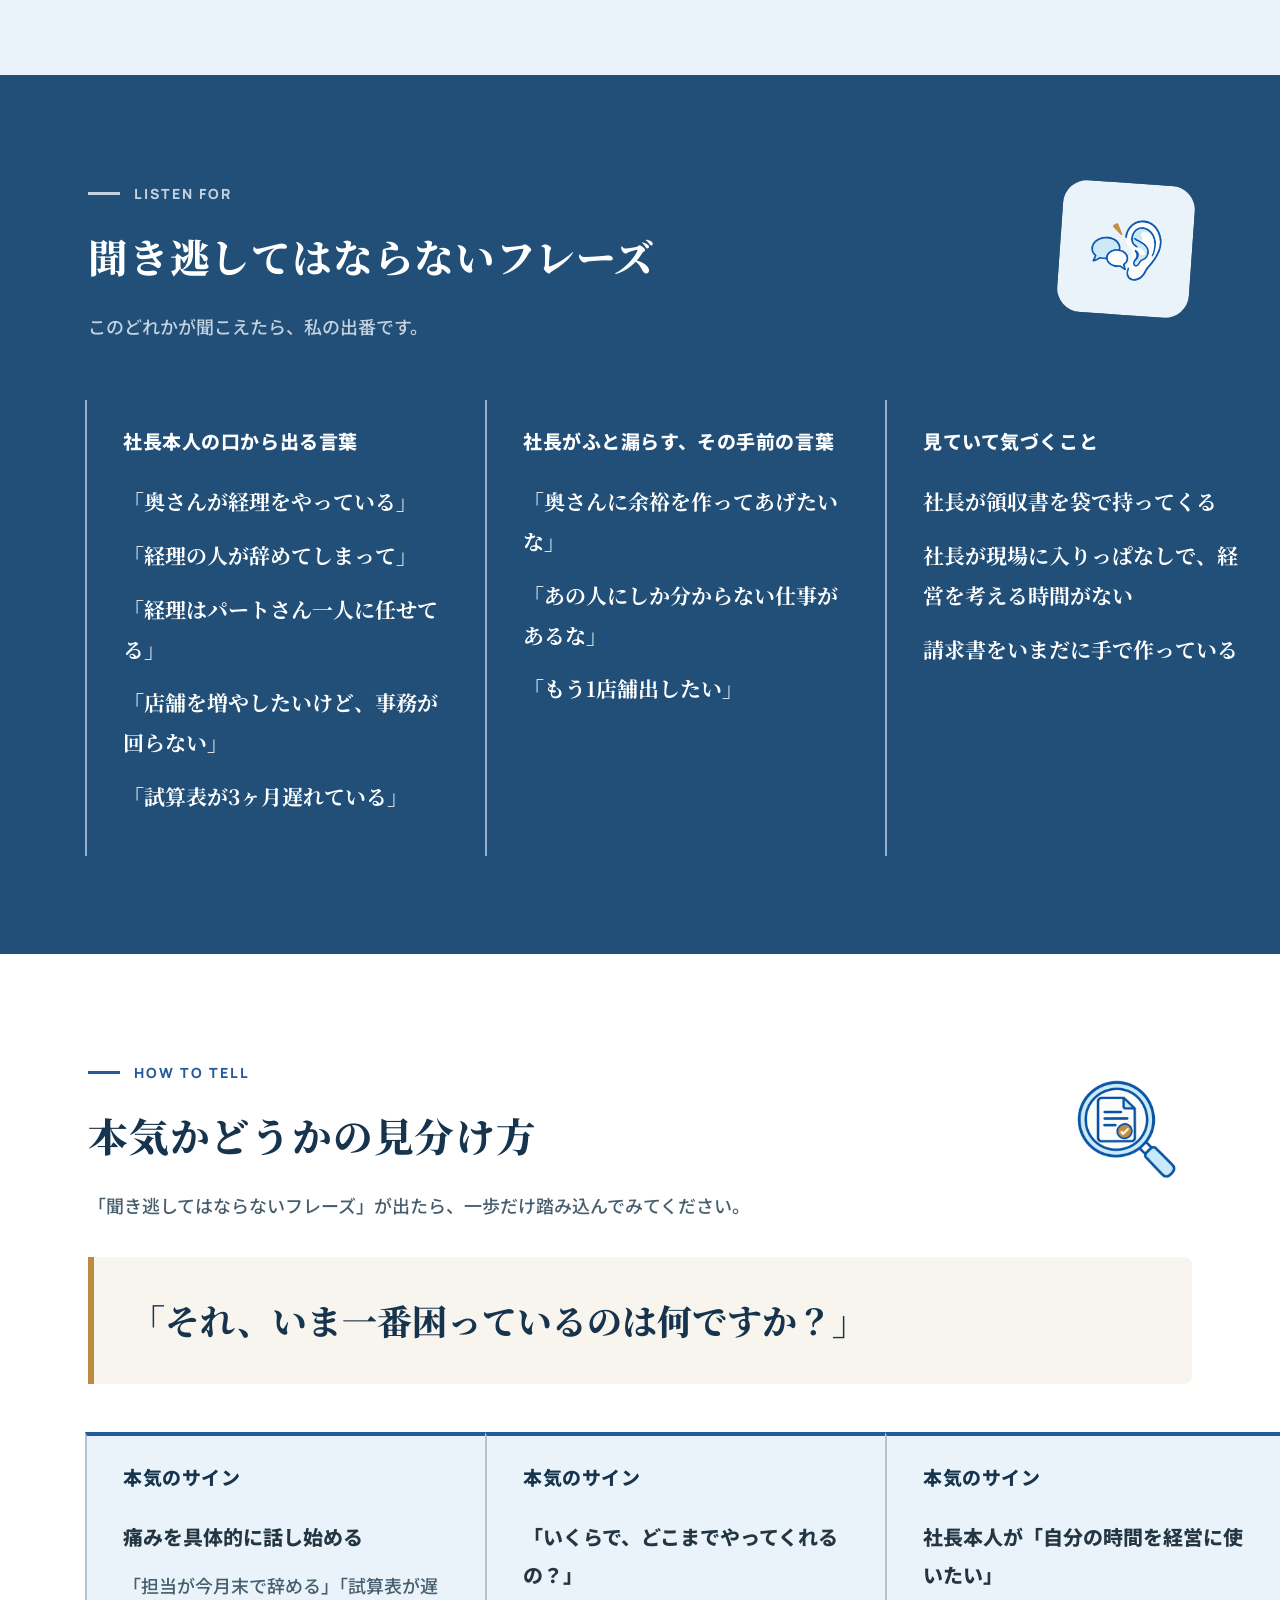
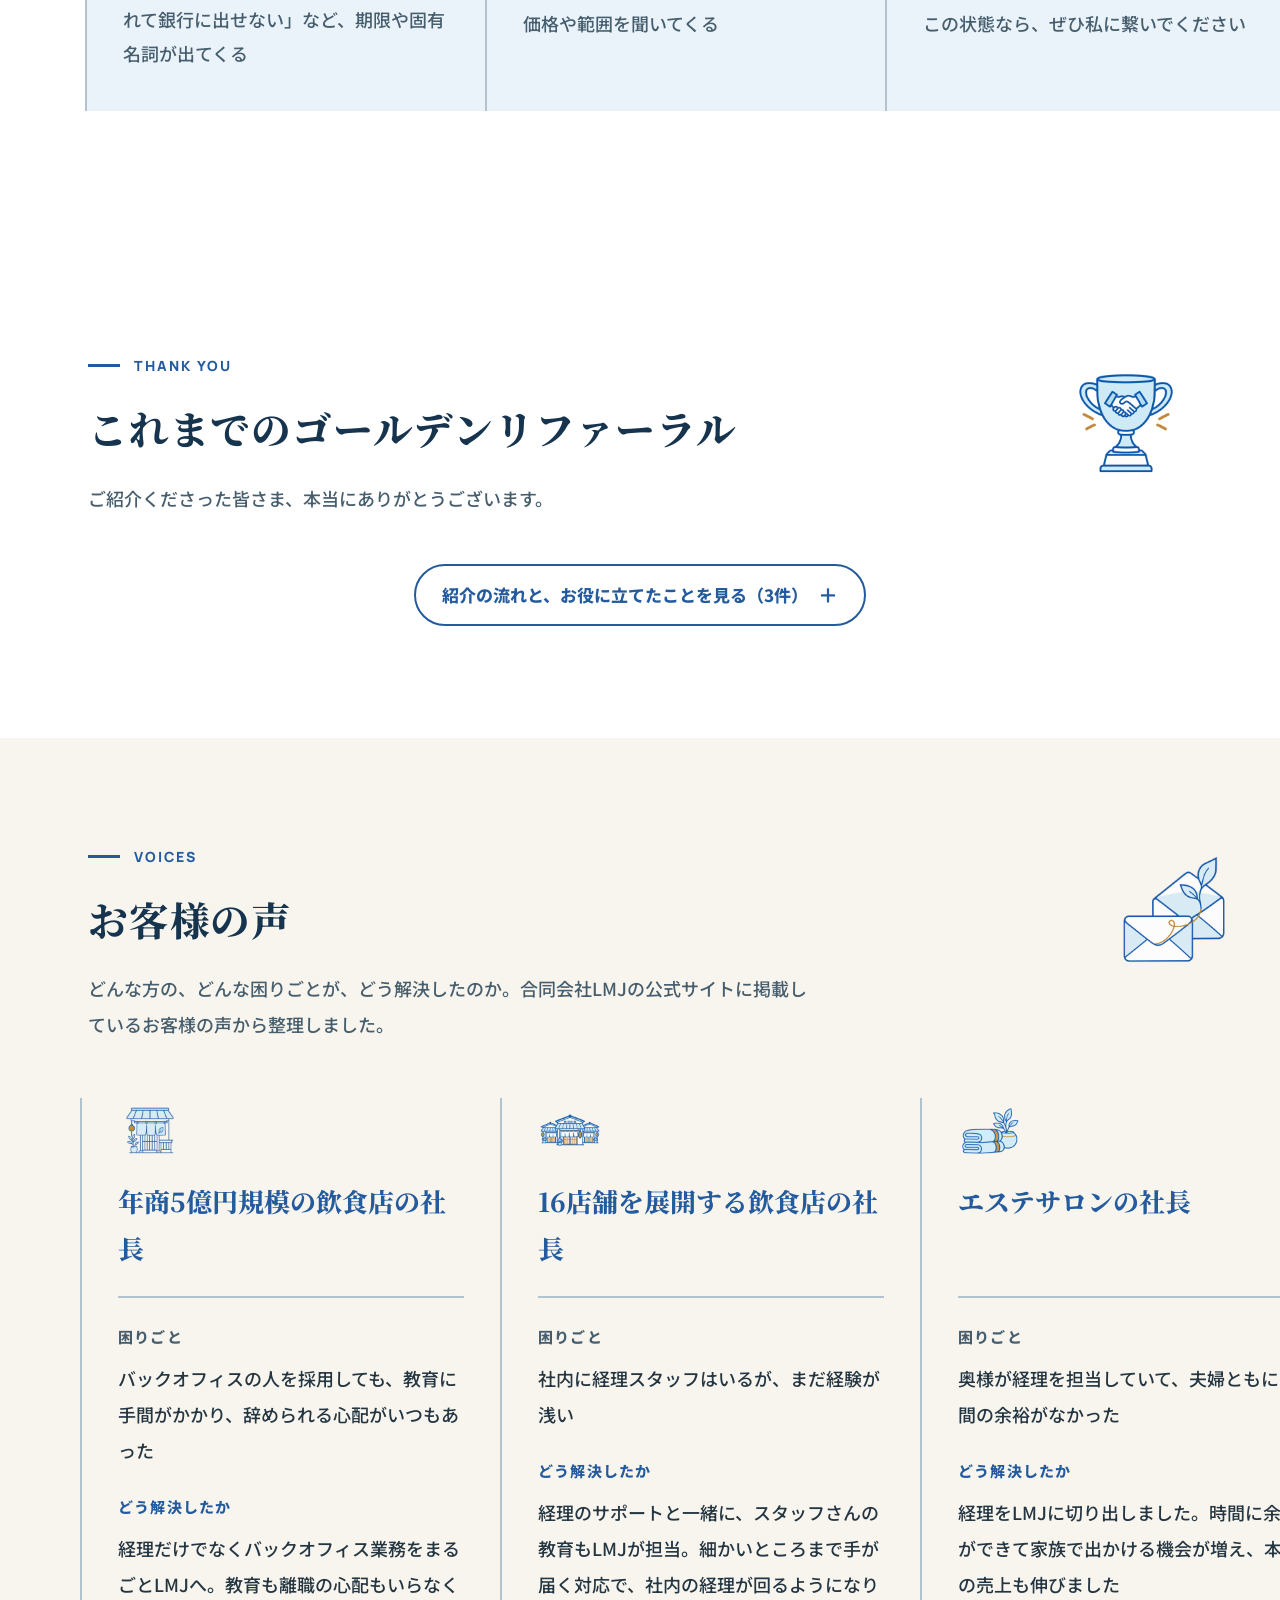
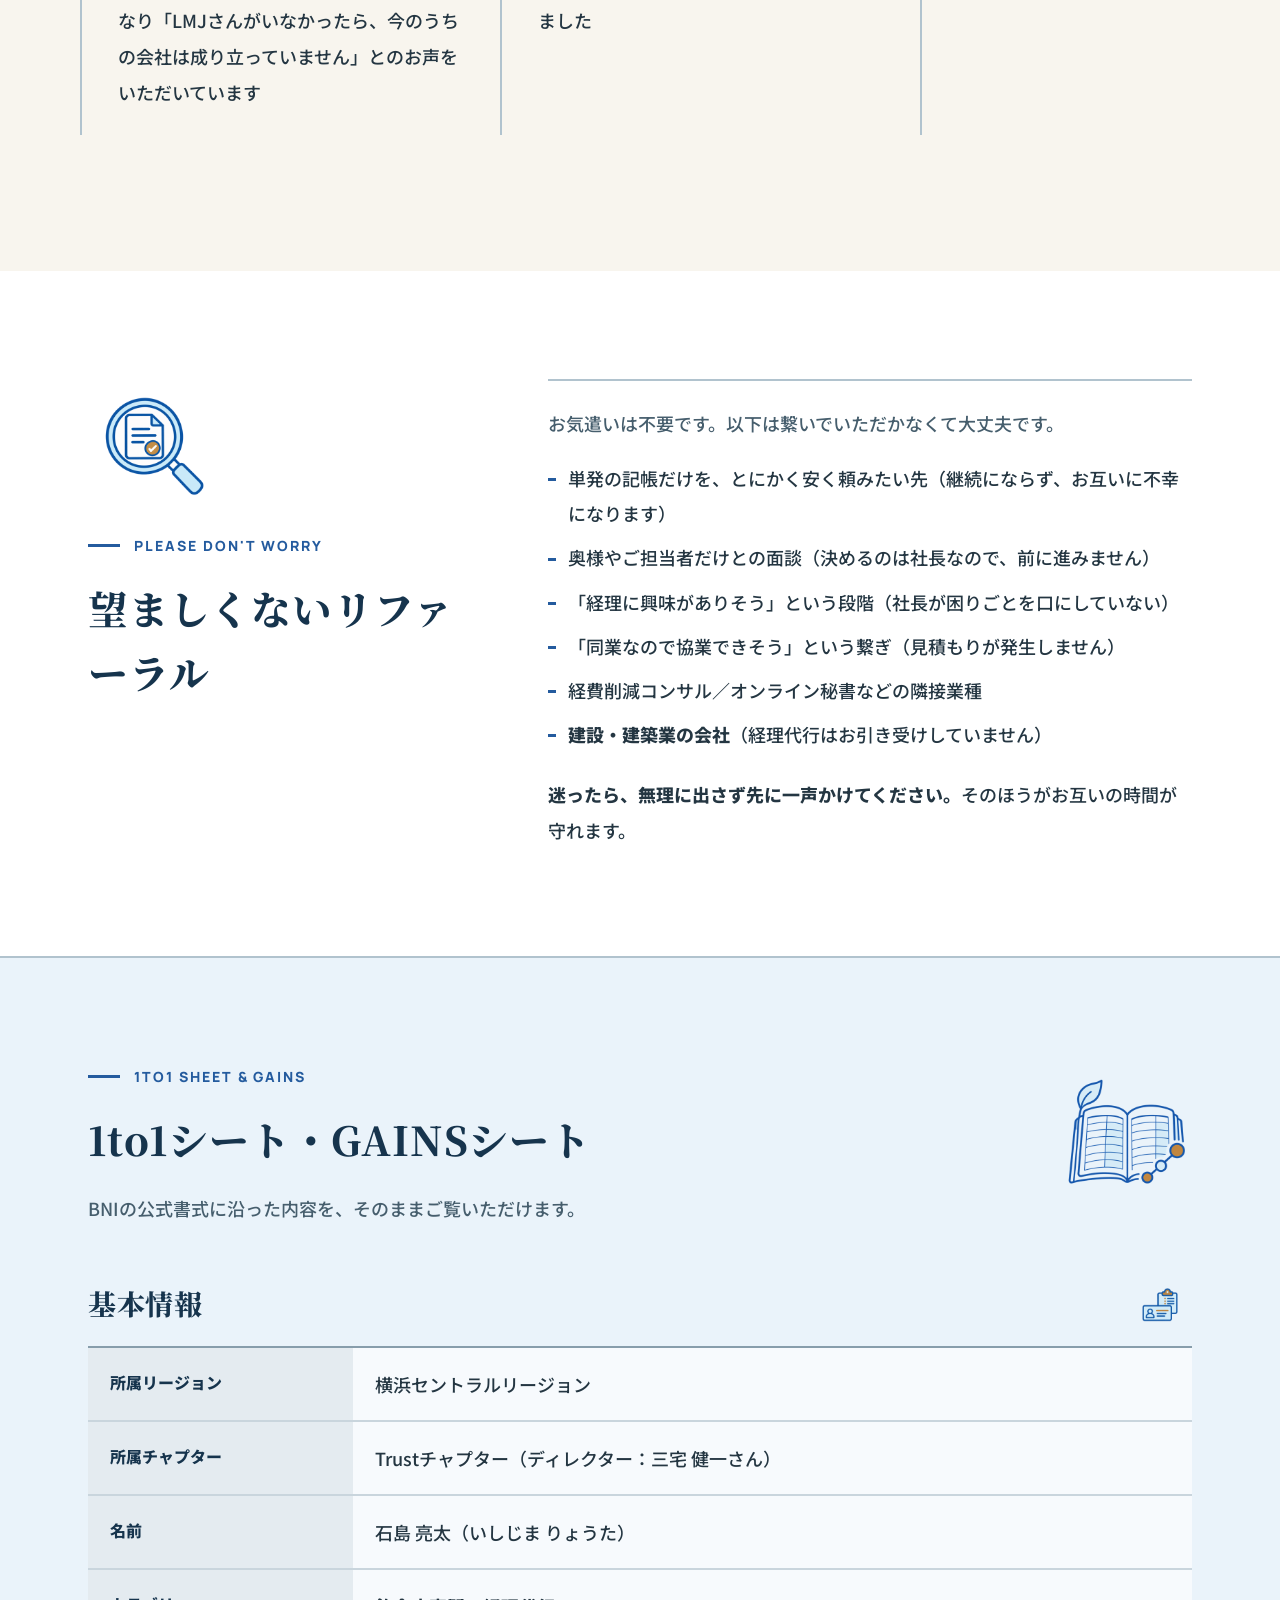
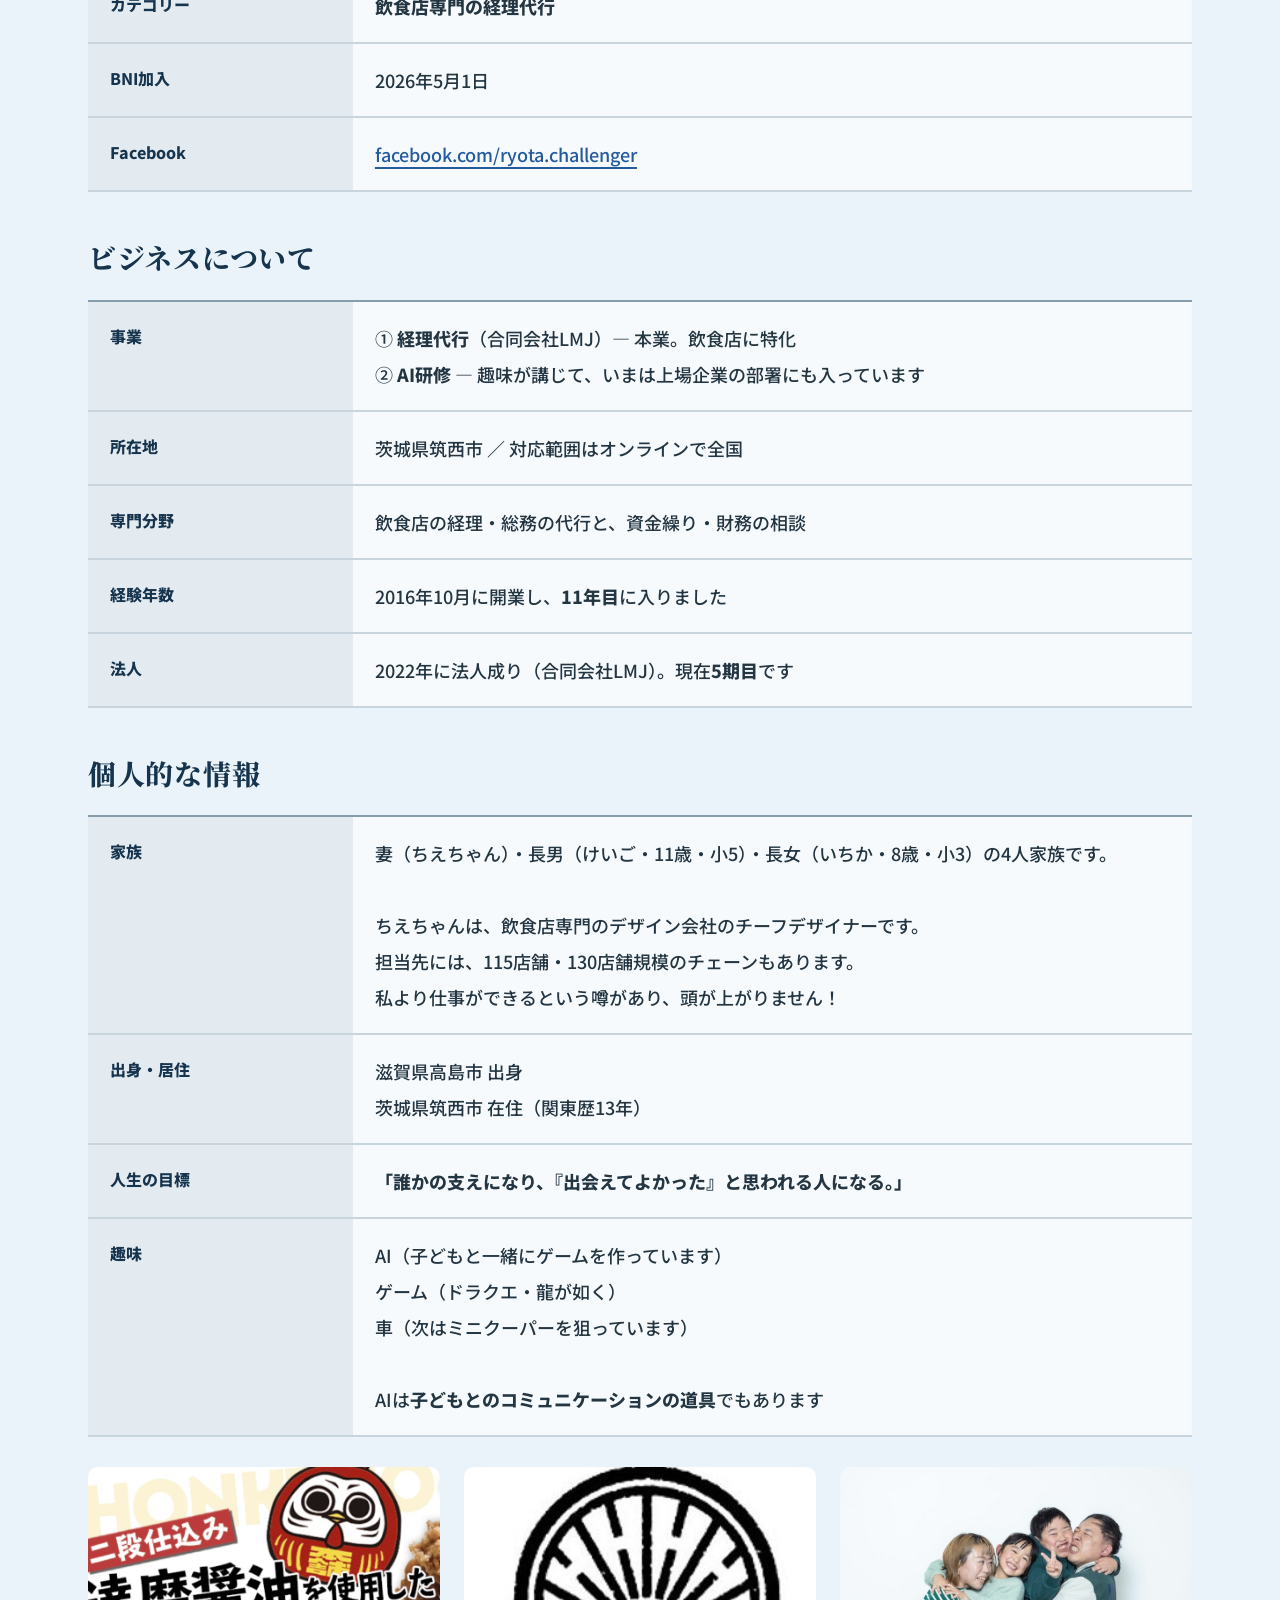
==== commit 894c5c4b: "feat: 指示文集ページ・シートの並べ替え・数字の更新・PDFをWeb版から作り直し - howto.html を「BNIで毎週使える、AIの指示文集」（指示文7本・コピーボタン）に作り替え - 金" ====
--- a/index.html
+++ b/index.html
@@ -687,6 +687,7 @@
 #s-gains .book-link{display:flex;justify-content:space-between;padding:12px;font-size:15px;line-height:1.8}
 }
 @media print{.making-banner{display:none}#s-gains .gains-row{break-inside:avoid}}
+.making-banner .mb-sub{display:block;font-weight:500;font-size:.82em;opacity:.85;margin-top:2px}
 </style>
 </head>
 <body>
@@ -702,8 +703,8 @@
 
 <aside class="making-banner">
   <div class="wrap">
-    <p>このページ、実はAIで全部つくれるんです</p>
-    <a href="howto.html">作り方を見る</a>
+    <p>BNIで毎週使える、AIの指示文集<span class="mb-sub">ウィークリープレゼンの原稿・1to1の準備・お礼文・お繋ぎ文が、コピーして貼るだけで</span></p>
+    <a href="howto.html">指示文集を開く</a>
   </div>
 </aside>
 
@@ -735,7 +736,7 @@
   <div class="wrap">
     <div class="stat rv"><b><span class="cnt" data-n="10">0</span><small>年</small></b><span class="lbl">経理代行歴<br>2016年開業</span></div>
     <div class="stat rv d1"><b><span class="cnt" data-n="24">0</span><small>社</small></b><span class="lbl">顧問先<br>社員3名・パート2名・外注2名</span></div>
-    <div class="stat rv d2"><b>7<small>→</small>15<small>店舗</small></b><span class="lbl">店が倍に増える間<br>本社の経理担当はゼロ人のまま</span></div>
+    <div class="stat rv d2"><b>7<small>→</small>13<small>店舗</small></b><span class="lbl">店舗が増える間<br>本社の経理担当はゼロ人のまま</span></div>
     <div class="stat rv d3"><b><span class="cnt" data-n="200">0</span><small>名</small></b><span class="lbl">ラーメンチェーン直営20店舗＋FC20<br>経理代行＋資金繰り・財務</span></div>
   </div>
 </div>
@@ -813,8 +814,193 @@
   </div>
 </section>
 
+<!-- GOOSE -->
+<section id="goose" class="tint">
+  <div class="wrap">
+    <div class="sec-head rv"><img class="section-icon" src="img/icons/golden-goose.png" width="384" height="384" loading="lazy" alt="金の卵を生むガチョウ"><p class="en">Referral Sources</p><h2>金のガチョウ<span class="sub">繰り返し紹介が生まれる相手</span></h2></div>
+    <div class="gooses">
+      <div class="goose-c rv"><span class="gn">1</span><h3>税理士の先生</h3><p class="note">記帳を手放したい先生</p><p>記帳代行の受け皿を探している事務所です。先生が<b>「記帳までは手が回らない」</b>と言った瞬間が出番です。</p></div>
+      <div class="goose-c rv d1"><span class="gn">2</span><h3>飲食店専門のデザイン・看板会社</h3><p class="note">店舗展開の入口</p><p>店舗を増やしている会社と、<b>必ず接点</b>があります。</p></div>
+      <div class="goose-c rv d2"><span class="gn">3</span><h3>食材卸</h3><p class="note">現場に毎日いる人</p><p>複数店舗の経営者と、<b>日常的に会って</b>います。</p></div>
+    </div>
+  </div>
+</section>
+
+<!-- REFERRAL COPY -->
+<section id="referral">
+  <div class="narrow">
+    <div class="sec-head rv"><img class="section-icon" src="img/icons/message.png" width="384" height="384" loading="lazy" alt="青い葉と封筒で表す、人をつなぐメッセージ"><p class="en">Copy &amp; Send</p><h2>お繋ぎ文<span class="sub">そのまま送れます</span></h2><p>お心当たりの方が浮かんだら、相手に合う文面を選んで、そのまま送ってください。</p></div>
+
+    <div class="video rv">
+      <div class="video-heading"><span class="play-mark" aria-hidden="true"></span><h3 data-guide>まずはこの動画で使い方をチェック</h3><span class="duration" data-guide>46秒</span></div>
+      <!-- 使い方の動画：YouTube等の埋め込みURLが決まったら、この div の中身を <iframe> に差し替える -->
+      <video class="howto" controls playsinline preload="metadata" poster="video/otsunagi_howto_poster.jpg"><source src="video/otsunagi_howto.mp4" type="video/mp4"></video>
+      <p class="video-cap">お繋ぎ文の使い方（46秒）　音声はAIで生成しています</p>
+    </div>
+
+    <p class="step-label" data-guide><span class="step-number">1</span> タブを選ぶ</p>
+    <div class="tabs" role="tablist" aria-label="お繋ぎ文">
+      <button class="tab on" data-t="wife" id="tab-wife" role="tab" aria-controls="p-wife" aria-selected="true" tabindex="0">奥様が経理をしている社長へ</button>
+      <button class="tab" data-t="staff" id="tab-staff" role="tab" aria-controls="p-staff" aria-selected="false" tabindex="-1">担当者1名に任せている社長へ</button>
+      <button class="tab" data-t="tax" id="tab-tax" role="tab" aria-controls="p-tax" aria-selected="false" tabindex="-1">税理士の先生へ｜記帳を手放したい</button>
+      <button class="tab" data-t="taxai" id="tab-taxai" role="tab" aria-controls="p-taxai" aria-selected="false" tabindex="-1">税理士の先生へ｜AI・DXを進めたい</button>
+      <button class="tab tab-wide" data-t="bni" id="tab-bni" role="tab" aria-controls="p-bni" aria-selected="false" tabindex="-1">BNIメンバー同士でつなぐ（Messengerのグループ）</button>
+    </div>
+
+    <div class="namefill rv">
+      <p class="step-label" data-guide><span class="step-number">2</span> お名前を入れる</p>
+      <label for="nm">送る相手のお名前</label>
+      <span class="input-hint" data-guide>ここにお名前を入力</span>
+      <input id="nm" type="text" placeholder="例：山田" autocomplete="off">
+      <p class="note">入れると、全ての文面の「○○」がそのお名前に変わります。「さん」「先生」は文面に入っているので、苗字だけで大丈夫です。</p>
+    </div>
+    <div class="panel on" id="p-wife" role="tabpanel" aria-labelledby="tab-wife">
+      <p class="target"><b>ターゲット</b>：経理を奥様に任せている飲食店のオーナー社長（1店舗から対象）</p>
+      <span class="phase o">この文面を送る（語尾や言い回しは、ご自分の言葉に直してOKです）</span>
+      <div class="msgbox"><div class="copy-step"><p class="step-label" data-guide><span class="step-number">3</span> コピーする</p><button class="copy" data-copy="m-wife"> コピーする</button></div>
+<pre class="msg" id="m-wife">○○さん
+
+いつもお世話になっております。
+
+先日、経理は奥様がされているとお聞きしました。
+お店を手伝いながら、夜にレシートや請求書をまとめるのは大変ですよね。
+
+私の知り合いに、石島さんという飲食店専門の経理代行の方がいます。
+石島さんのご実家はお寿司屋さんで、お母様が毎年レシートの山と格闘していたそうです。
+その姿を見て、高校生のときに実家の確定申告を自分で作って出したのが、経理を始めたきっかけだと聞きました。
+
+石島さんに頼むと、奥様は毎日の売上と仕入を送るだけになります。
+レシートの整理や入力、請求書のやり取りは、石島さんの側で引き受けてくれます。
+税理士の先生も、そのままで大丈夫です。
+
+「奥さんに少し余裕を作ってあげたいな」と思われたら、ひと声ください。
+石島さんにおつなぎします。</pre></div>
+    </div>
+    <div class="panel" id="p-staff" role="tabpanel" aria-labelledby="tab-staff">
+      <p class="target"><b>ターゲット</b>：経理を担当者1名に任せている飲食店のオーナー社長（1店舗から対象）</p>
+      <span class="phase o">この文面を送る（語尾や言い回しは、ご自分の言葉に直してOKです）</span>
+      <div class="msgbox"><div class="copy-step"><p class="step-label" data-guide><span class="step-number">3</span> コピーする</p><button class="copy" data-copy="m-staff"> コピーする</button></div>
+<pre class="msg" id="m-staff">○○さん
+
+いつもお世話になっております。
+
+先日、経理はご担当の方がお一人で見ているとお聞きしました。
+お一人だと休みが取りづらく、数字を確認してくれる人もいないので、
+ご本人も社長も、どこかで不安を抱えていますよね。
+その方が体調を崩したら、お金の流れが止まってしまうこともあります。
+
+私の知り合いの石島さんは、飲食店専門の経理代行の方です。
+担当の方と一緒に、二人目の経理として入ってくれます。
+お一人に背負わせずに済むので、担当の方も安心して休めるようになります。
+石島さん自身、経理担当が突然辞めた会社に助っ人で入ったのがきっかけで独立された方です。
+
+「あの人にしか分からない仕事があるな」
+「休ませてあげたいけど、代わりがいないな」
+そう思われたら、ひと声ください。石島さんにおつなぎします。</pre></div>
+    </div>
+    <div class="panel" id="p-tax" role="tabpanel" aria-labelledby="tab-tax">
+      <p class="target"><b>ターゲット</b>：記帳代行を手放したい、またはキャパオーバーの税理士の先生（＝<b>案件を渡していただく</b>お繋ぎ）</p>
+      <span class="phase o">この文面を送る（語尾や言い回しは、ご自分の言葉に直してOKです）</span>
+      <div class="msgbox"><div class="copy-step"><p class="step-label" data-guide><span class="step-number">3</span> コピーする</p><button class="copy" data-copy="m-tax"> コピーする</button></div>
+<pre class="msg" id="m-tax">○○先生
+
+いつもお世話になっております。
+
+先日、記帳まで手が回らないとお聞きしました。
+繁忙期に記帳があふれると、先生ご自身の時間がなくなってしまいますよね。
+
+私の知り合いの石島さんは、経理代行を10年されている方です。
+先生のお客様の記帳を、先生の手前で引き受けてくれます。
+お客様とのお付き合いは先生のままで、先生は確認とご判断に集中できます。
+数件から試せるそうです。
+
+「この記帳、誰かに任せられたらな」と思われたら、ひと声ください。
+石島さんにおつなぎします。</pre></div>
+    </div>
+    <div class="panel" id="p-taxai" role="tabpanel" aria-labelledby="tab-taxai">
+      <p class="target"><b>ターゲット</b>：40代〜50代の税理士事務所の先生。人は増やしたくないが業務効率を上げたい／DX・AI化を進めたいが自分では進められていない</p>
+      <span class="phase o">この文面を送る（語尾や言い回しは、ご自分の言葉に直してOKです）</span>
+      <div class="msgbox"><div class="copy-step"><p class="step-label" data-guide><span class="step-number">3</span> コピーする</p><button class="copy" data-copy="m-taxai"> コピーする</button></div>
+<pre class="msg" id="m-taxai">○○先生
+
+いつもお世話になっております。
+
+先日、事務所の業務効率のお話をお聞きしました。
+AIの活用をご一緒できそうな方がいるので、ご紹介させてください。
+
+石島さんという方で、経理代行を10年されています。
+マネーフォワードやfreeeとAIをつないで、記帳の作業そのものを自動化する仕組みを作っています。
+ご自身の会社でも、ITが得意ではないパートさんがAIで実務を回せるところまで育てたそうです。
+事務所の中の作業を一緒に減らす、協業のご相談です。
+
+「入力作業に人を取られているな」
+「AIを入れたいが、手が回らないな」
+そう思われたら、ひと声ください。まずは情報交換から、とのことです。</pre></div>
+    </div>
+    <div class="panel" id="p-bni" role="tabpanel" aria-labelledby="tab-bni">
+      <p class="target"><b>ターゲット</b>：BNIのメンバー（他のチャプターの方も含む）と石島を、Messengerのグループでつなぐとき。飲食店のオーナー、税理士の先生、飲食店とつながりの深い方など</p>
+      <p class="target"><b>使い方</b>：Messengerで石島と相手の方の3人のグループを作り、この文面を送ってください。「△△」には相手の方のリージョン・チャプター・お仕事を、「★」の行にはご自分の言葉で一言を入れてください</p>
+      <span class="phase o">この文面を送る（語尾や言い回しは、ご自分の言葉に直してOKです）</span>
+      <div class="msgbox"><div class="copy-step"><p class="step-label" data-guide><span class="step-number">3</span> コピーする</p><button class="copy" data-copy="m-bni"> コピーする</button></div>
+<pre class="msg" id="m-bni">○○さん、石島さん
+お疲れ様です！
+
+○○さん
+横浜セントラルリージョン Trustチャプターで、飲食店専門の経理代行をされている石島亮太さんをご紹介します！
+もともとラーメン店のエリアマネージャーで、店の数字が分かる方です。
+飲食店の経理を丸ごと引き受けて、原価率は週1回、資金繰り表は毎月、確定を待たずに返してくれます。
+7店舗から13店舗に増える間、本社の経理担当がゼロ人のままだった会社もあるそうです✨
+石島さんの1to1シートはこちらです！
+https://livemissionjapan.github.io/ishijima-1to1/
+
+石島さん
+△△リージョン △△チャプターで、△△をされている○○さんをご紹介します！
+★ここに、○○さんのお仕事と実績を1〜2文
+
+★ここに、お二人をつなぎたいと思った理由を1文
+（例：○○さんから「経理を任せられる人がいない」とお聞きして、石島さんの顔が浮かびました！）
+
+ぜひ一度お話してみてください🤝
+それでは、1to1の日程調整から進めていただければと思いますので、どうぞよろしくお願いいたします。</pre></div>
+    </div>
+  </div>
+</section>
+
+<!-- PHRASES -->
+<section id="phrases" class="tint">
+  <div class="wrap">
+    <div class="sec-head rv illustrated"><img class="section-icon" src="img/icons/listening.png" width="384" height="384" loading="lazy" alt="大切な言葉を聞く耳と吹き出し"><p class="en">Listen For</p><h2>聞き逃してはならない<wbr><span class="nowrap">フレーズ</span></h2><p>このどれかが聞こえたら、私の出番です。</p></div>
+  </div>
+  <div class="flow" data-speed="0.45"><div class="flow-track">
+      <div class="card fcard"><h3>社長本人の口から出る言葉</h3><ul class="clean quote"><li>「奥さんが経理をやっている」</li><li>「経理の人が辞めてしまって」</li><li>「経理はパートさん一人に任せてる」</li><li>「店舗を増やしたいけど、事務が回らない」</li><li>「試算表が3ヶ月遅れている」</li></ul></div>
+      <div class="card fcard"><h3>社長がふと漏らす、その手前の言葉</h3><ul class="clean quote"><li>「奥さんに余裕を作ってあげたいな」</li><li>「あの人にしか分からない仕事があるな」</li><li>「もう1店舗出したい」</li></ul></div>
+      <div class="card fcard"><h3>見ていて気づくこと</h3><ul class="clean"><li>社長が領収書を袋で持ってくる</li><li>社長が現場に入りっぱなしで、経営を考える時間がない</li><li>請求書をいまだに手で作っている</li></ul></div>
+      <div class="card fcard"><h3>記帳を手放したい税理士の先生</h3><ul class="clean quote"><li>「記帳までは手が回らない」</li><li>「キャパオーバーで受けられない」</li></ul></div>
+      <div class="card fcard"><h3>AI・DXを進めたい税理士の先生</h3><ul class="clean quote"><li>「人を増やさずに件数を増やしたい」</li><li>「AIを使いたいが、何から手をつければいいか」</li><li>「入力作業に人を取られている」</li></ul></div>
+  </div></div>
+  <div class="wrap">
+  </div>
+</section>
+
+<!-- SERIOUS -->
+<section id="serious">
+  <div class="wrap">
+    <div class="sec-head rv illustrated"><img class="section-icon" src="img/icons/magnifier.png" width="384" height="384" loading="lazy" alt="本気のサインを確かめる虫眼鏡と書類"><p class="en">How To Tell</p><h2>本気かどうかの見分け方</h2><p>「聞き逃してはならないフレーズ」が出たら、一歩だけ踏み込んでみてください。</p></div>
+    <div class="q rv">「それ、いま一番困っているのは何ですか？」</div>
+  </div>
+  <div class="flow" data-speed="0.4"><div class="flow-track">
+      <div class="card fcard sign-yes"><h3> 本気のサイン</h3><p><b>痛みを具体的に話し始める</b></p><p class="note">「担当が今月末で辞める」「試算表が遅れて銀行に出せない」など、期限や固有名詞が出てくる</p></div>
+      <div class="card fcard sign-yes"><h3> 本気のサイン</h3><p><b>「いくらで、どこまでやってくれるの？」</b></p><p class="note">価格や範囲を聞いてくる</p></div>
+      <div class="card fcard sign-yes"><h3> 本気のサイン</h3><p><b>社長本人が「自分の時間を経営に使いたい」</b></p><p class="note">この状態なら、ぜひ私に繋いでください</p></div>
+      <div class="card fcard sign-no"><h3> まだ情報収集の段階</h3><p><b>「便利そうだね」「今度話聞かせて」で終わる</b></p><p class="note">日程の話にならないときは、そのまま置いておいてください</p></div>
+      <div class="card fcard sign-no"><h3> まだ情報収集の段階</h3><p><b>話しているのが奥様やご担当者だけ</b></p><p class="note">経理の人が辞めた瞬間に、また思い出していただければ十分です</p></div>
+  </div></div>
+  <div class="wrap">
+  </div>
+</section>
+
 <!-- PAST GOLDEN REFERRALS -->
-<section id="past" class="tint">
+<section id="past">
   <div class="narrow">
     <div class="sec-head rv illustrated"><img class="section-icon" src="img/icons/referral-trophy.png" width="384" height="384" loading="lazy" alt="握手をあしらったゴールデンリファーラルのトロフィー"><p class="en">Thank You</p><h2>これまでの<wbr><span class="nowrap">ゴールデンリファーラル</span></h2><p>ご紹介くださった皆さま、本当にありがとうございます。</p></div>
     <details class="past-acc rv"><summary><span>紹介の流れと、お役に立てたことを見る（3件）</span></summary>
@@ -830,191 +1016,6 @@
         <dt>お役に立てたこと</dt><dd>社内でのAI活用をお手伝いすることになり、ご契約をいただきました</dd></dl></div>
     </div>
     </details>
-  </div>
-</section>
-
-<!-- PHRASES -->
-<section id="phrases" class="tint">
-  <div class="wrap">
-    <div class="sec-head rv illustrated"><img class="section-icon" src="img/icons/listening.png" width="384" height="384" loading="lazy" alt="大切な言葉を聞く耳と吹き出し"><p class="en">Listen For</p><h2>聞き逃してはならない<wbr><span class="nowrap">フレーズ</span></h2><p>このどれかが聞こえたら、私の出番です。</p></div>
-  </div>
-  <div class="flow" data-speed="0.45"><div class="flow-track">
-      <div class="card fcard"><h3>社長本人の口から出る言葉</h3><ul class="clean quote"><li>「奥さんが経理をやっている」</li><li>「経理の人が辞めてしまって」</li><li>「経理はパートさん一人に任せてる」</li><li>「店舗を増やしたいけど、事務が回らない」</li><li>「試算表が3ヶ月遅れている」</li></ul></div>
-      <div class="card fcard"><h3>社長がふと漏らす、その手前の言葉</h3><ul class="clean quote"><li>「奥さんに余裕を作ってあげたいな」</li><li>「あの人にしか分からない仕事があるな」</li><li>「もう1店舗出したい」</li></ul></div>
-      <div class="card fcard"><h3>見ていて気づくこと</h3><ul class="clean"><li>社長が領収書を袋で持ってくる</li><li>社長が現場に入りっぱなしで、経営を考える時間がない</li><li>請求書をいまだに手で作っている</li></ul></div>
-      <div class="card fcard"><h3>記帳を手放したい税理士の先生</h3><ul class="clean quote"><li>「記帳までは手が回らない」</li><li>「キャパオーバーで受けられない」</li></ul></div>
-      <div class="card fcard"><h3>AI・DXを進めたい税理士の先生</h3><ul class="clean quote"><li>「人を増やさずに件数を増やしたい」</li><li>「AIを使いたいが、何から手をつければいいか」</li><li>「入力作業に人を取られている」</li></ul></div>
-  </div></div>
-  <div class="wrap">
-  </div>
-</section>
-
-<!-- SERIOUS -->
-<section id="serious">
-  <div class="wrap">
-    <div class="sec-head rv illustrated"><img class="section-icon" src="img/icons/magnifier.png" width="384" height="384" loading="lazy" alt="本気のサインを確かめる虫眼鏡と書類"><p class="en">How To Tell</p><h2>本気かどうかの見分け方</h2><p>「聞き逃してはならないフレーズ」が出たら、一歩だけ踏み込んでみてください。</p></div>
-    <div class="q rv">「それ、いま一番困っているのは何ですか？」</div>
-  </div>
-  <div class="flow" data-speed="0.4"><div class="flow-track">
-      <div class="card fcard sign-yes"><h3> 本気のサイン</h3><p><b>痛みを具体的に話し始める</b></p><p class="note">「担当が今月末で辞める」「試算表が遅れて銀行に出せない」など、期限や固有名詞が出てくる</p></div>
-      <div class="card fcard sign-yes"><h3> 本気のサイン</h3><p><b>「いくらで、どこまでやってくれるの？」</b></p><p class="note">価格や範囲を聞いてくる</p></div>
-      <div class="card fcard sign-yes"><h3> 本気のサイン</h3><p><b>社長本人が「自分の時間を経営に使いたい」</b></p><p class="note">この状態なら、ぜひ私に繋いでください</p></div>
-      <div class="card fcard sign-no"><h3> まだ情報収集の段階</h3><p><b>「便利そうだね」「今度話聞かせて」で終わる</b></p><p class="note">日程の話にならないときは、そのまま置いておいてください</p></div>
-      <div class="card fcard sign-no"><h3> まだ情報収集の段階</h3><p><b>話しているのが奥様やご担当者だけ</b></p><p class="note">経理の人が辞めた瞬間に、また思い出していただければ十分です</p></div>
-  </div></div>
-  <div class="wrap">
-  </div>
-</section>
-
-<!-- GOOSE -->
-<section id="goose" class="tint">
-  <div class="wrap">
-    <div class="sec-head rv"><img class="section-icon" src="img/icons/golden-goose.png" width="384" height="384" loading="lazy" alt="金の卵を生むガチョウ"><p class="en">Referral Sources</p><h2>金のガチョウ<span class="sub">繰り返し紹介が生まれる相手</span></h2></div>
-    <div class="gooses">
-      <div class="goose-c rv"><span class="gn">1</span><h3>税理士の先生</h3><p class="note">記帳を手放したい先生</p><p>記帳代行の受け皿を探している事務所です。先生が<b>「記帳までは手が回らない」</b>と言った瞬間が出番です。</p></div>
-      <div class="goose-c rv d1"><span class="gn">2</span><h3>飲食店専門のデザイン・看板会社</h3><p class="note">店舗展開の入口</p><p>店舗を増やしている会社と、<b>必ず接点</b>があります。</p></div>
-      <div class="goose-c rv d2"><span class="gn">3</span><h3>食材卸</h3><p class="note">現場に毎日いる人</p><p>複数店舗の経営者と、<b>日常的に会って</b>います。</p></div>
-    </div>
-  </div>
-</section>
-
-<!-- REFERRAL COPY -->
-<section id="referral">
-  <div class="narrow">
-    <div class="sec-head rv"><img class="section-icon" src="img/icons/message.png" width="384" height="384" loading="lazy" alt="青い葉と封筒で表す、人をつなぐメッセージ"><p class="en">Copy &amp; Send</p><h2>お繋ぎ文<span class="sub">そのまま送れます</span></h2><p>お心当たりの方が浮かんだら、相手に合う文面を選んで、そのまま送ってください。</p></div>
-
-    <div class="video rv">
-      <div class="video-heading"><span class="play-mark" aria-hidden="true"></span><h3 data-guide>まずはこの動画で使い方をチェック</h3><span class="duration" data-guide>46秒</span></div>
-      <!-- 使い方の動画：YouTube等の埋め込みURLが決まったら、この div の中身を <iframe> に差し替える -->
-      <video class="howto" controls playsinline preload="metadata" poster="video/otsunagi_howto_poster.jpg"><source src="video/otsunagi_howto.mp4" type="video/mp4"></video>
-      <p class="video-cap">お繋ぎ文の使い方（46秒）　音声はAIで生成しています</p>
-    </div>
-
-    <p class="step-label" data-guide><span class="step-number">1</span> タブを選ぶ</p>
-    <div class="tabs" role="tablist" aria-label="お繋ぎ文">
-      <button class="tab on" data-t="wife" id="tab-wife" role="tab" aria-controls="p-wife" aria-selected="true" tabindex="0">奥様が経理をしている社長へ</button>
-      <button class="tab" data-t="staff" id="tab-staff" role="tab" aria-controls="p-staff" aria-selected="false" tabindex="-1">担当者1名に任せている社長へ</button>
-      <button class="tab" data-t="tax" id="tab-tax" role="tab" aria-controls="p-tax" aria-selected="false" tabindex="-1">税理士の先生へ｜記帳を手放したい</button>
-      <button class="tab" data-t="taxai" id="tab-taxai" role="tab" aria-controls="p-taxai" aria-selected="false" tabindex="-1">税理士の先生へ｜AI・DXを進めたい</button>
-      <button class="tab tab-wide" data-t="bni" id="tab-bni" role="tab" aria-controls="p-bni" aria-selected="false" tabindex="-1">BNIメンバー同士でつなぐ（Messengerのグループ）</button>
-    </div>
-
-    <div class="namefill rv">
-      <p class="step-label" data-guide><span class="step-number">2</span> お名前を入れる</p>
-      <label for="nm">送る相手のお名前</label>
-      <span class="input-hint" data-guide>ここにお名前を入力</span>
-      <input id="nm" type="text" placeholder="例：山田" autocomplete="off">
-      <p class="note">入れると、全ての文面の「○○」がそのお名前に変わります。「さん」「先生」は文面に入っているので、苗字だけで大丈夫です。</p>
-    </div>
-    <div class="panel on" id="p-wife" role="tabpanel" aria-labelledby="tab-wife">
-      <p class="target"><b>ターゲット</b>：経理を奥様に任せている飲食店のオーナー社長（1店舗から対象）</p>
-      <span class="phase o">この文面を送る（語尾や言い回しは、ご自分の言葉に直してOKです）</span>
-      <div class="msgbox"><div class="copy-step"><p class="step-label" data-guide><span class="step-number">3</span> コピーする</p><button class="copy" data-copy="m-wife"> コピーする</button></div>
-<pre class="msg" id="m-wife">○○さん
-
-いつもお世話になっております。
-
-先日、経理は奥様がされているとお聞きしました。
-お店を手伝いながら、夜にレシートや請求書をまとめるのは大変ですよね。
-
-私の知り合いに、石島さんという飲食店専門の経理代行の方がいます。
-石島さんのご実家はお寿司屋さんで、お母様が毎年レシートの山と格闘していたそうです。
-その姿を見て、高校生のときに実家の確定申告を自分で作って出したのが、経理を始めたきっかけだと聞きました。
-
-石島さんに頼むと、奥様は毎日の売上と仕入を送るだけになります。
-レシートの整理や入力、請求書のやり取りは、石島さんの側で引き受けてくれます。
-税理士の先生も、そのままで大丈夫です。
-
-「奥さんに少し余裕を作ってあげたいな」と思われたら、ひと声ください。
-石島さんにおつなぎします。</pre></div>
-    </div>
-    <div class="panel" id="p-staff" role="tabpanel" aria-labelledby="tab-staff">
-      <p class="target"><b>ターゲット</b>：経理を担当者1名に任せている飲食店のオーナー社長（1店舗から対象）</p>
-      <span class="phase o">この文面を送る（語尾や言い回しは、ご自分の言葉に直してOKです）</span>
-      <div class="msgbox"><div class="copy-step"><p class="step-label" data-guide><span class="step-number">3</span> コピーする</p><button class="copy" data-copy="m-staff"> コピーする</button></div>
-<pre class="msg" id="m-staff">○○さん
-
-いつもお世話になっております。
-
-先日、経理はご担当の方がお一人で見ているとお聞きしました。
-お一人だと休みが取りづらく、数字を確認してくれる人もいないので、
-ご本人も社長も、どこかで不安を抱えていますよね。
-その方が体調を崩したら、お金の流れが止まってしまうこともあります。
-
-私の知り合いの石島さんは、飲食店専門の経理代行の方です。
-担当の方と一緒に、二人目の経理として入ってくれます。
-お一人に背負わせずに済むので、担当の方も安心して休めるようになります。
-石島さん自身、経理担当が突然辞めた会社に助っ人で入ったのがきっかけで独立された方です。
-
-「あの人にしか分からない仕事があるな」
-「休ませてあげたいけど、代わりがいないな」
-そう思われたら、ひと声ください。石島さんにおつなぎします。</pre></div>
-    </div>
-    <div class="panel" id="p-tax" role="tabpanel" aria-labelledby="tab-tax">
-      <p class="target"><b>ターゲット</b>：記帳代行を手放したい、またはキャパオーバーの税理士の先生（＝<b>案件を渡していただく</b>お繋ぎ）</p>
-      <span class="phase o">この文面を送る（語尾や言い回しは、ご自分の言葉に直してOKです）</span>
-      <div class="msgbox"><div class="copy-step"><p class="step-label" data-guide><span class="step-number">3</span> コピーする</p><button class="copy" data-copy="m-tax"> コピーする</button></div>
-<pre class="msg" id="m-tax">○○先生
-
-いつもお世話になっております。
-
-先日、記帳まで手が回らないとお聞きしました。
-繁忙期に記帳があふれると、先生ご自身の時間がなくなってしまいますよね。
-
-私の知り合いの石島さんは、経理代行を10年されている方です。
-先生のお客様の記帳を、先生の手前で引き受けてくれます。
-お客様とのお付き合いは先生のままで、先生は確認とご判断に集中できます。
-数件から試せるそうです。
-
-「この記帳、誰かに任せられたらな」と思われたら、ひと声ください。
-石島さんにおつなぎします。</pre></div>
-    </div>
-    <div class="panel" id="p-taxai" role="tabpanel" aria-labelledby="tab-taxai">
-      <p class="target"><b>ターゲット</b>：40代〜50代の税理士事務所の先生。人は増やしたくないが業務効率を上げたい／DX・AI化を進めたいが自分では進められていない</p>
-      <span class="phase o">この文面を送る（語尾や言い回しは、ご自分の言葉に直してOKです）</span>
-      <div class="msgbox"><div class="copy-step"><p class="step-label" data-guide><span class="step-number">3</span> コピーする</p><button class="copy" data-copy="m-taxai"> コピーする</button></div>
-<pre class="msg" id="m-taxai">○○先生
-
-いつもお世話になっております。
-
-先日、事務所の業務効率のお話をお聞きしました。
-AIの活用をご一緒できそうな方がいるので、ご紹介させてください。
-
-石島さんという方で、経理代行を10年されています。
-マネーフォワードやfreeeとAIをつないで、記帳の作業そのものを自動化する仕組みを作っています。
-ご自身の会社でも、ITが得意ではないパートさんがAIで実務を回せるところまで育てたそうです。
-事務所の中の作業を一緒に減らす、協業のご相談です。
-
-「入力作業に人を取られているな」
-「AIを入れたいが、手が回らないな」
-そう思われたら、ひと声ください。まずは情報交換から、とのことです。</pre></div>
-    </div>
-    <div class="panel" id="p-bni" role="tabpanel" aria-labelledby="tab-bni">
-      <p class="target"><b>ターゲット</b>：BNIのメンバー（他のチャプターの方も含む）と石島を、Messengerのグループでつなぐとき。飲食店のオーナー、税理士の先生、飲食店とつながりの深い方など</p>
-      <p class="target"><b>使い方</b>：Messengerで石島と相手の方の3人のグループを作り、この文面を送ってください。「△△」には相手の方のリージョン・チャプター・お仕事を、「★」の行にはご自分の言葉で一言を入れてください</p>
-      <span class="phase o">この文面を送る（語尾や言い回しは、ご自分の言葉に直してOKです）</span>
-      <div class="msgbox"><div class="copy-step"><p class="step-label" data-guide><span class="step-number">3</span> コピーする</p><button class="copy" data-copy="m-bni"> コピーする</button></div>
-<pre class="msg" id="m-bni">○○さん、石島さん
-お疲れ様です！
-
-○○さん
-横浜セントラルリージョン Trustチャプターで、飲食店専門の経理代行をされている石島亮太さんをご紹介します！
-もともとラーメン店のエリアマネージャーで、店の数字が分かる方です。
-飲食店の経理を丸ごと引き受けて、原価率は週1回、資金繰り表は毎月、確定を待たずに返してくれます。
-7店舗から15店舗に増える間、本社の経理担当がゼロ人のままだった会社もあるそうです✨
-石島さんの1to1シートはこちらです！
-https://livemissionjapan.github.io/ishijima-1to1/
-
-石島さん
-△△リージョン △△チャプターで、△△をされている○○さんをご紹介します！
-★ここに、○○さんのお仕事と実績を1〜2文
-
-★ここに、お二人をつなぎたいと思った理由を1文
-（例：○○さんから「経理を任せられる人がいない」とお聞きして、石島さんの顔が浮かびました！）
-
-ぜひ一度お話してみてください🤝
-それでは、1to1の日程調整から進めていただければと思いますので、どうぞよろしくお願いいたします。</pre></div>
-    </div>
   </div>
 </section>
 
@@ -1098,7 +1099,7 @@
       <tr class="gains-row"><th scope="row"><div class="gains-label"><img class="gains-icon" src="img/icons/referral-trophy.png" width="384" height="384" loading="lazy" alt="実績を表すトロフィー"><div class="k"><span>Accomplish<wbr>ments</span><small>実績</small></div></div></th><td><ul class="clean">
         <li>事業歴11年目／顧客24社／社員3名・パート2名・外注2名の体制</li>
  <li><b>BNI：2026年5月に入会し、5ヶ月で100点メンバー</b>になりました</li>
-        <li>飲食15店舗・スタッフ150名の会社 ― 経理担当の退職をきっかけに、<b>経理・総務をまるごと</b>巻き取り。<b>7店舗から15店舗に増える間、本社の経理担当はゼロ人のまま</b>。書類の開封からFAXの処理まで全て弊社で行っています</li>
+        <li>飲食13店舗・スタッフ179名の会社 ― 経理担当の退職をきっかけに、<b>経理・総務をまるごと</b>巻き取り。<b>7店舗から13店舗に増える間、本社の経理担当はゼロ人のまま</b>。書類の開封からFAXの処理まで全て弊社で行っています</li>
         <li>ラーメンチェーン 直営20店舗・スタッフ200名＋FC国内外20店舗 ― 経理代行に加えて、<b>資金繰りと財務の相談</b>まで</li>
 </ul></td></tr>
       <tr class="gains-row"><th scope="row"><div class="gains-label"><img class="gains-icon" src="img/icons/gains-interests.png" width="384" height="384" loading="lazy" alt="AIへの興味を表す回路入りの電球"><div class="k"><span>Interests</span><small>興味</small></div></div></th><td><ul class="clean">
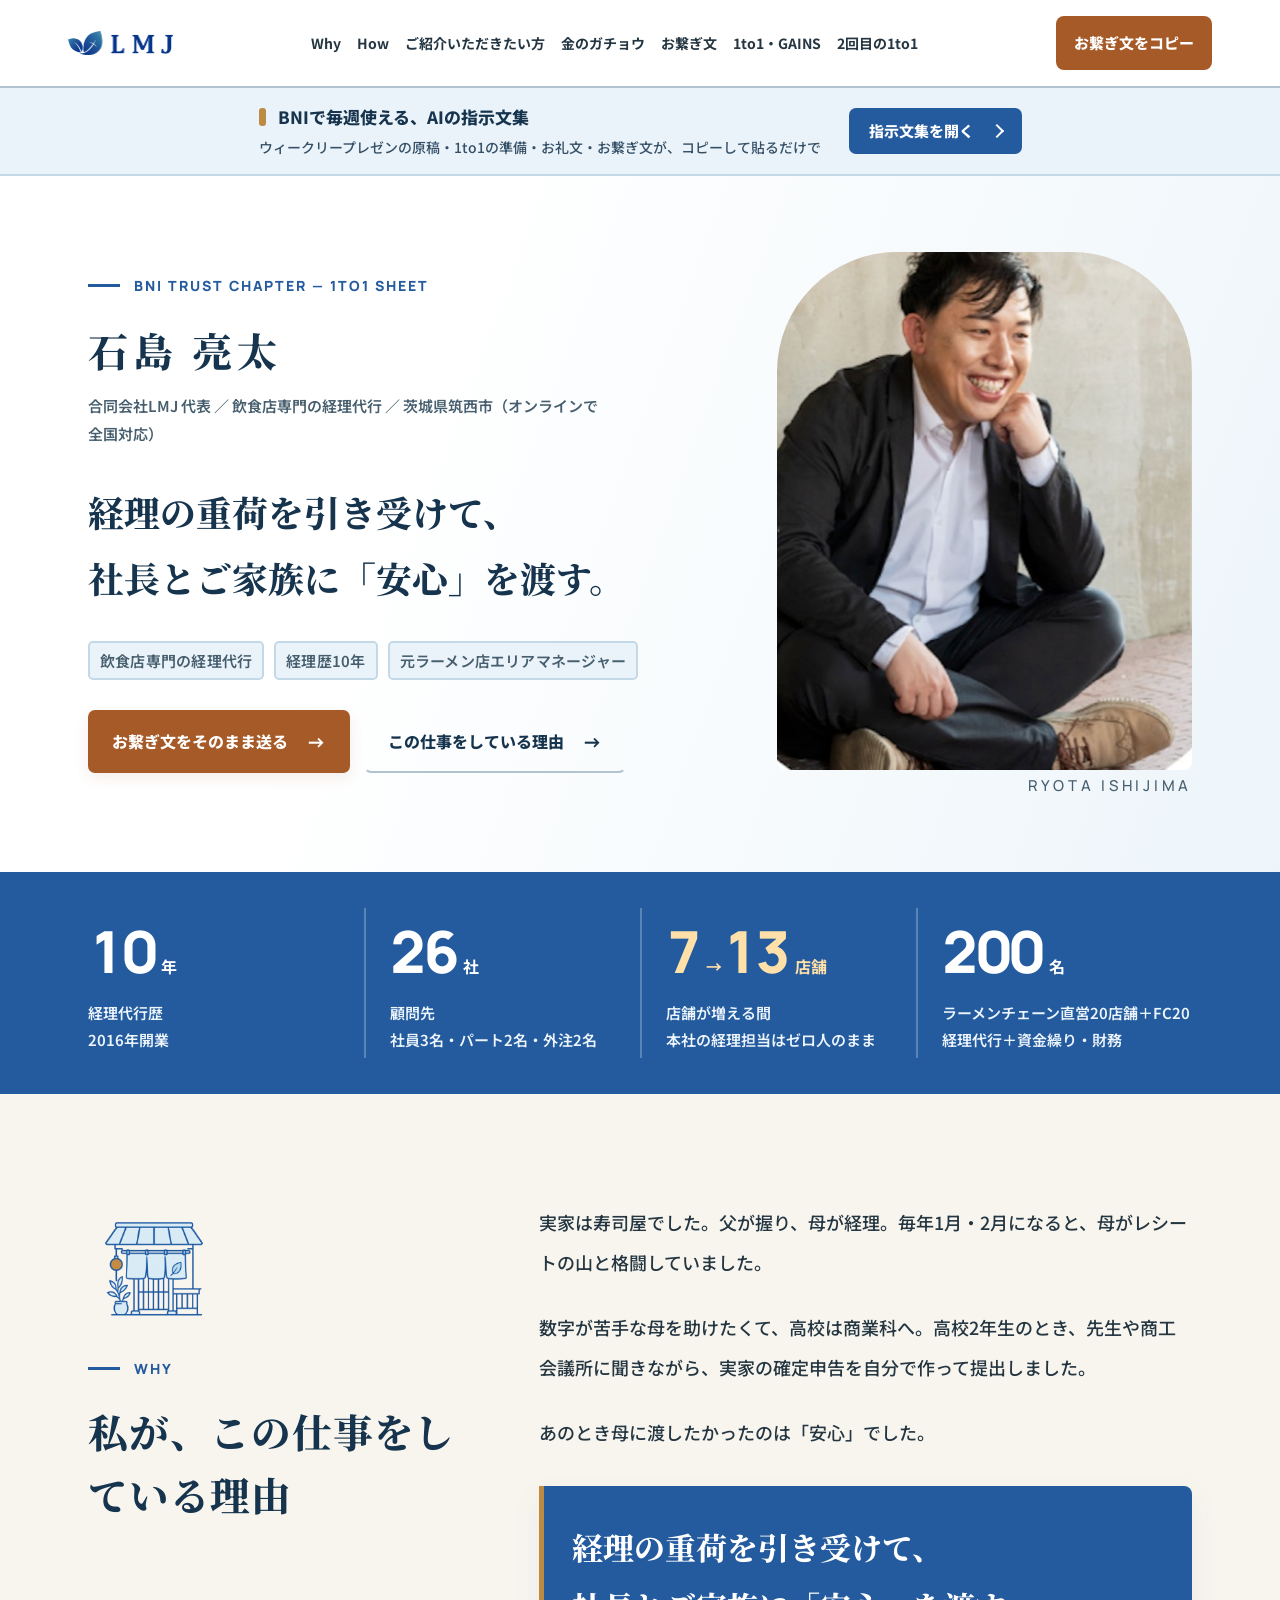
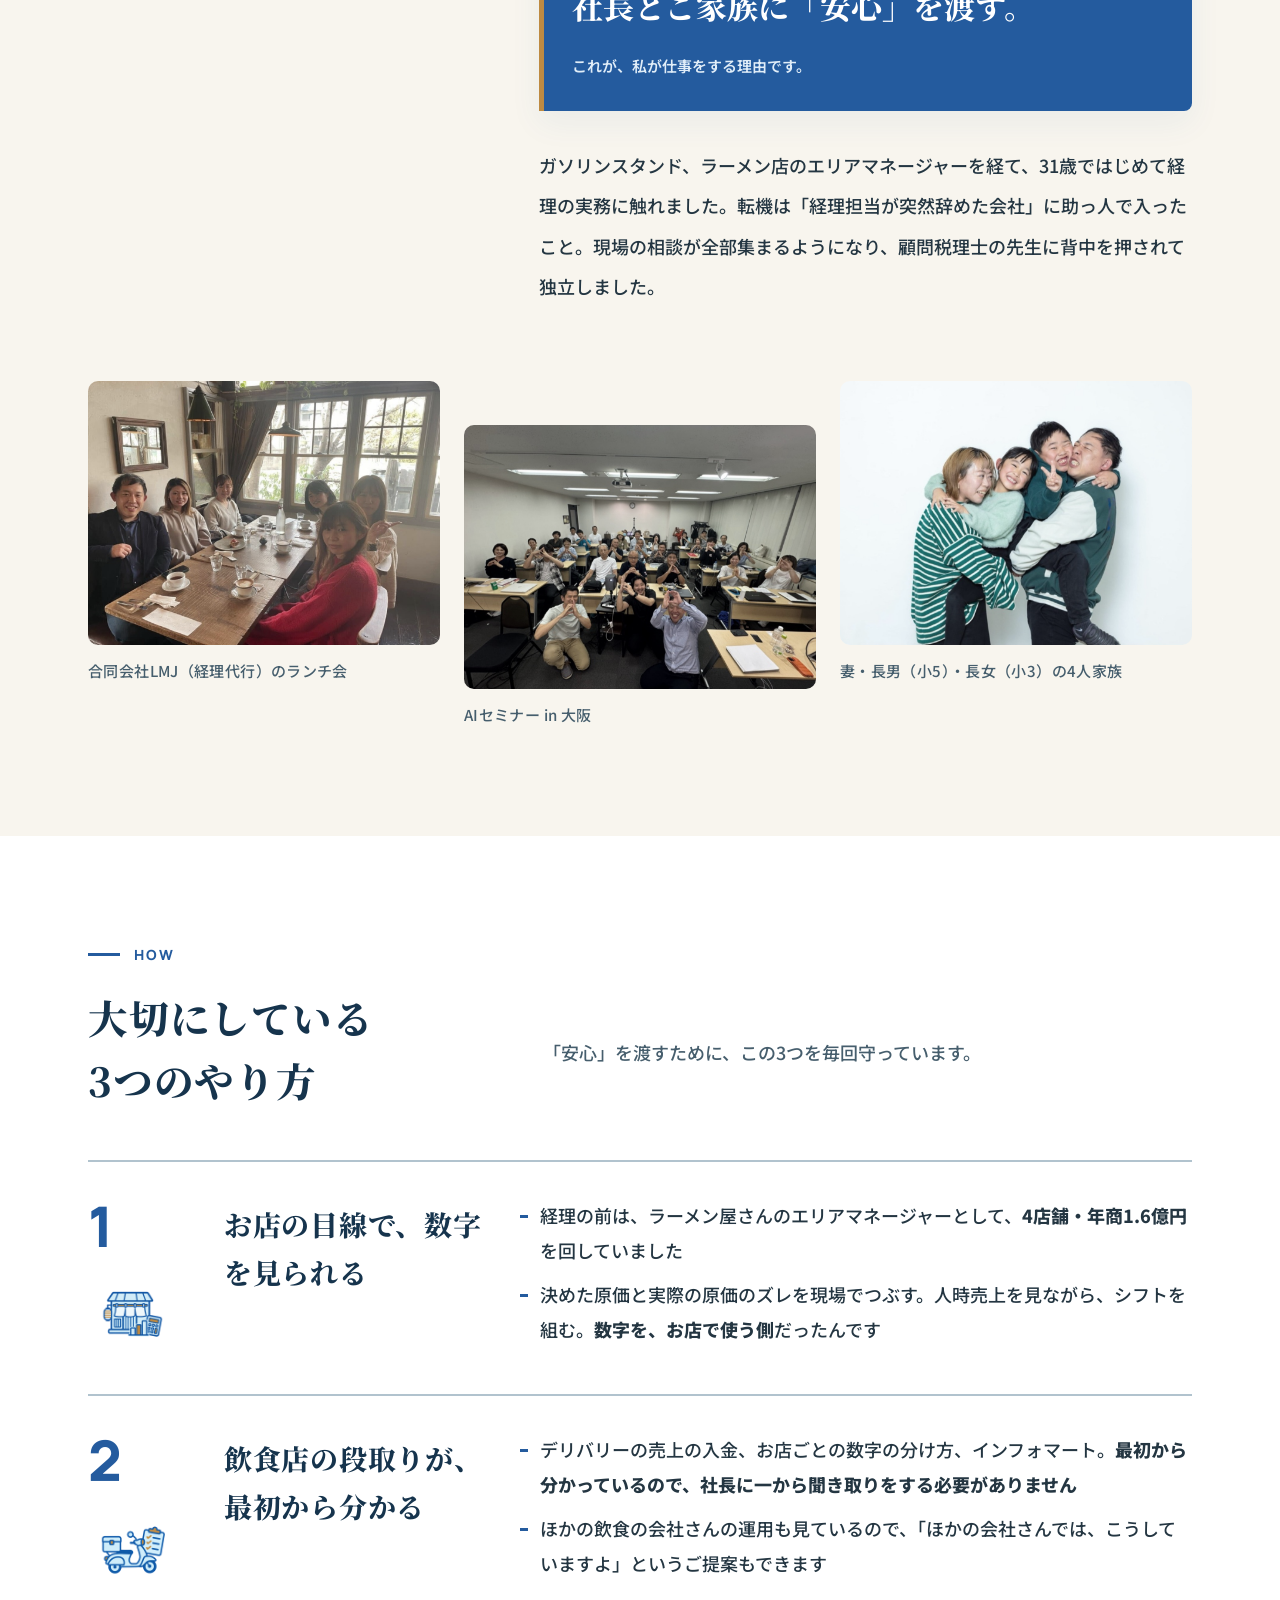
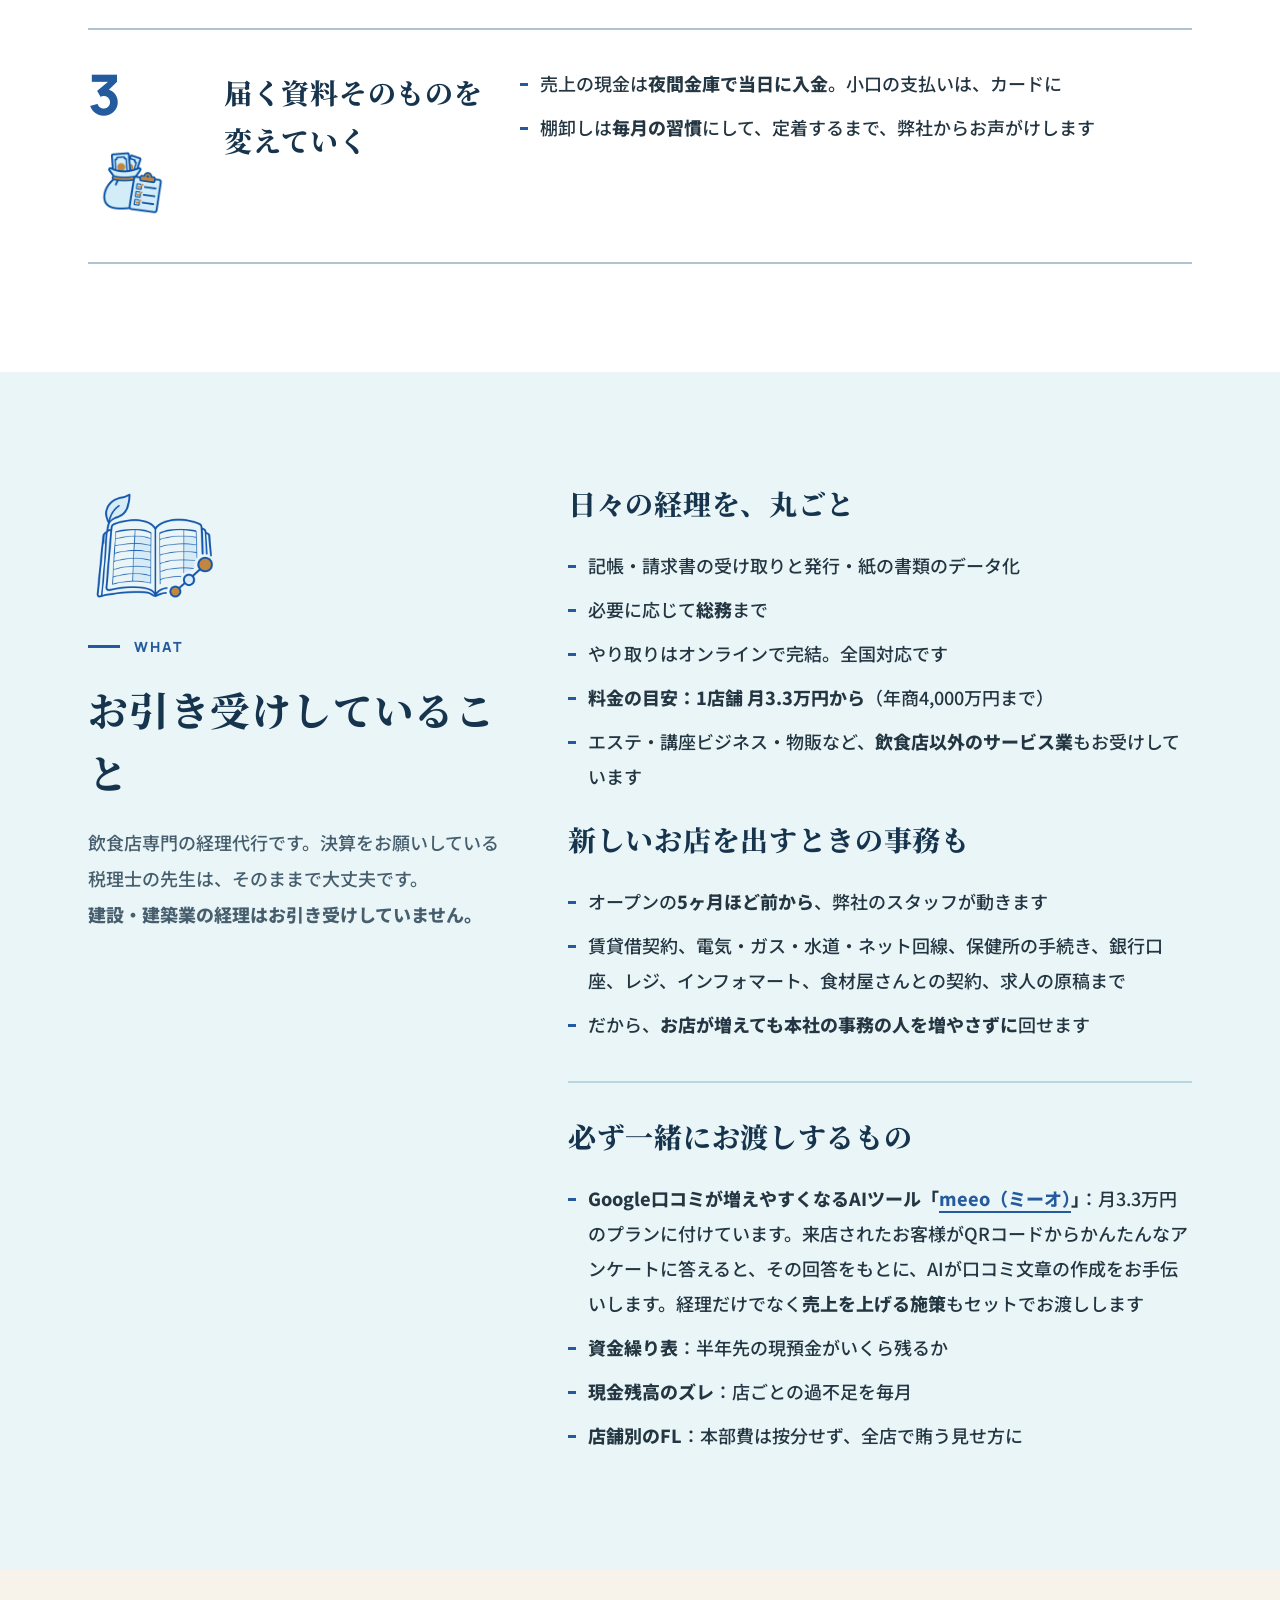
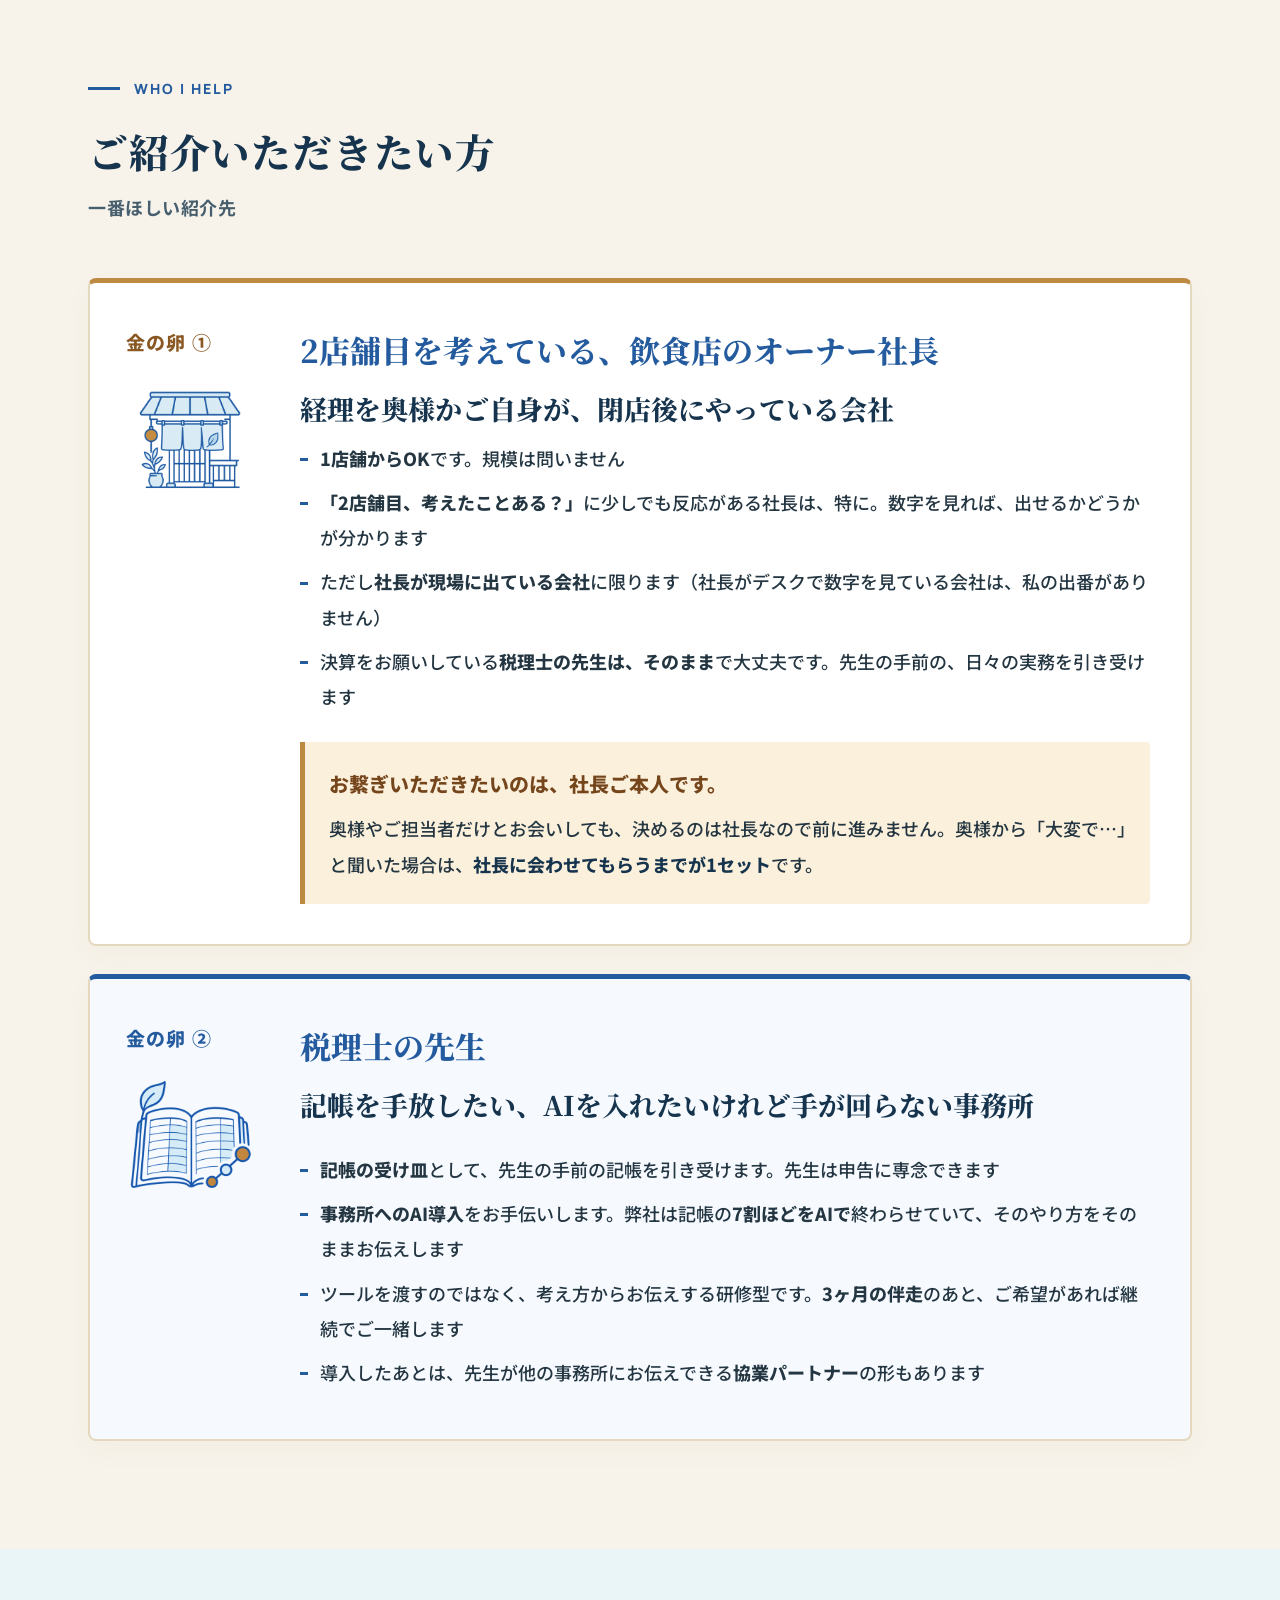
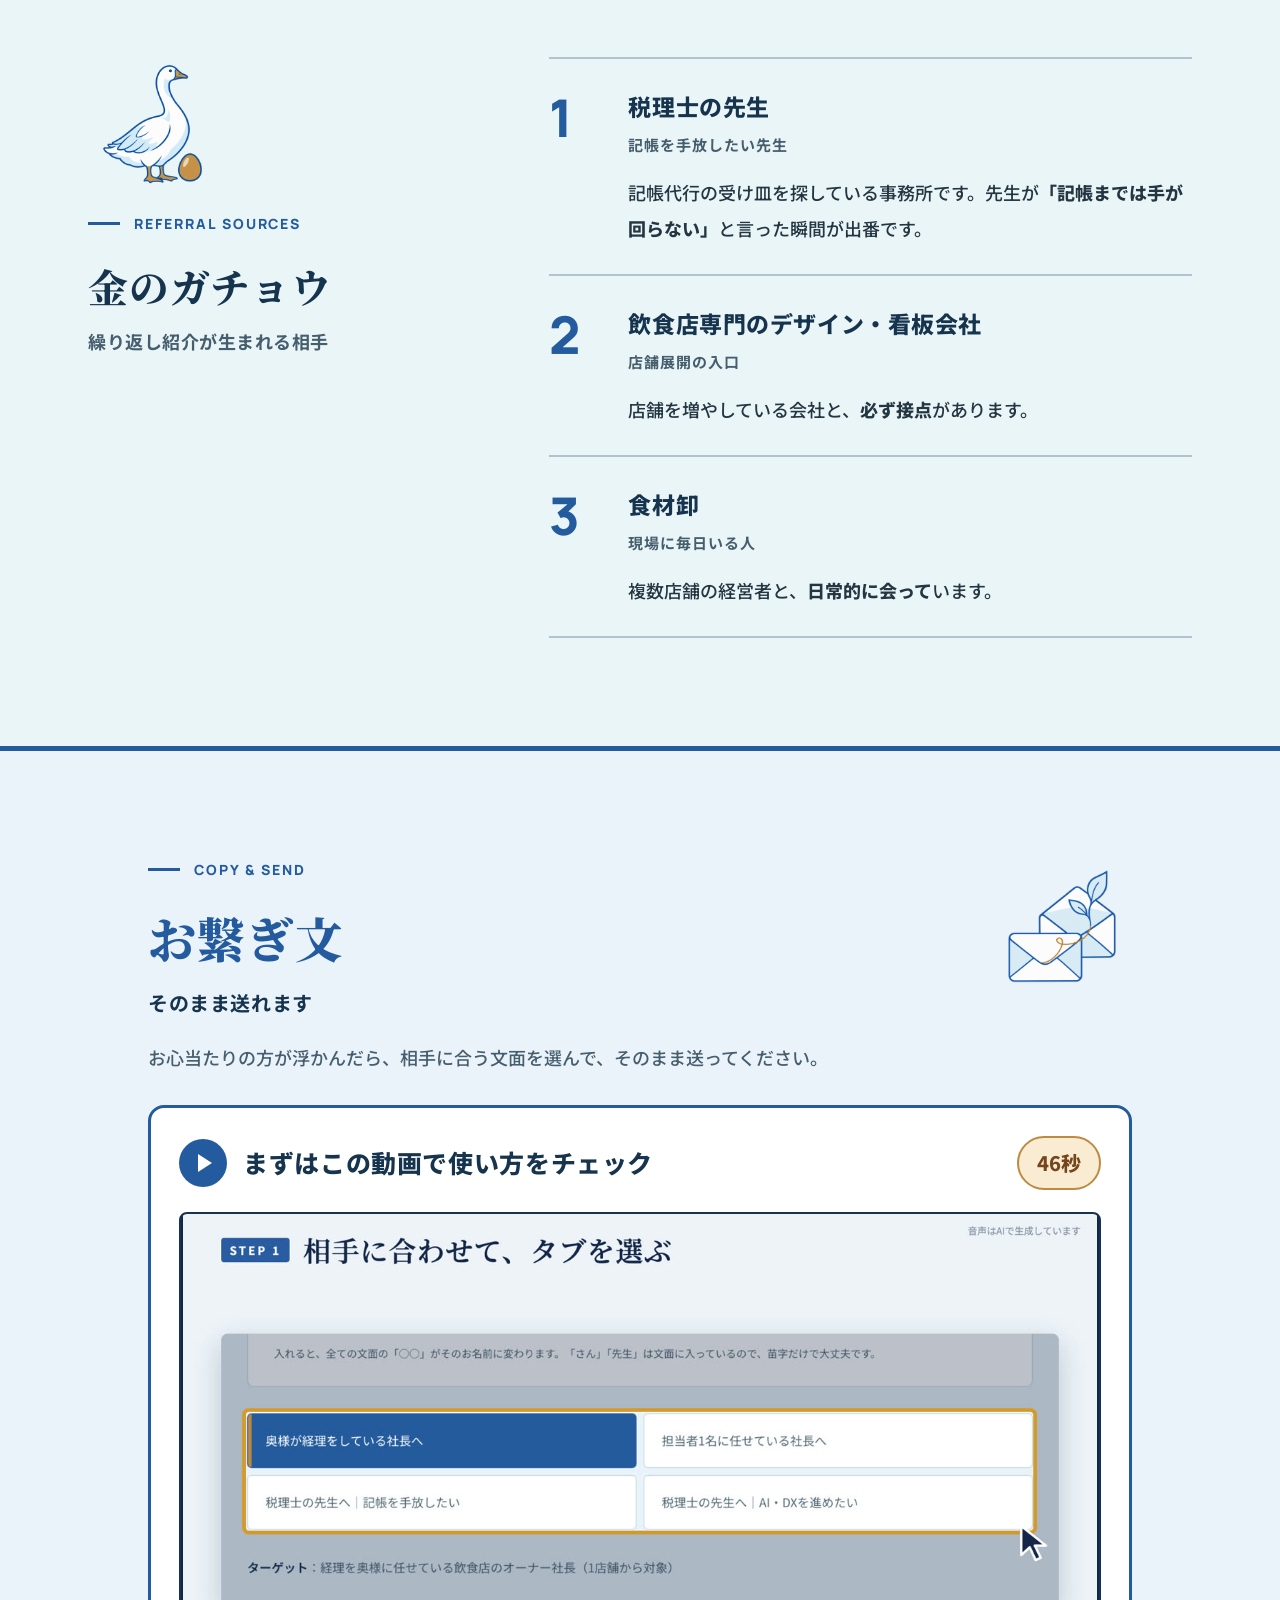
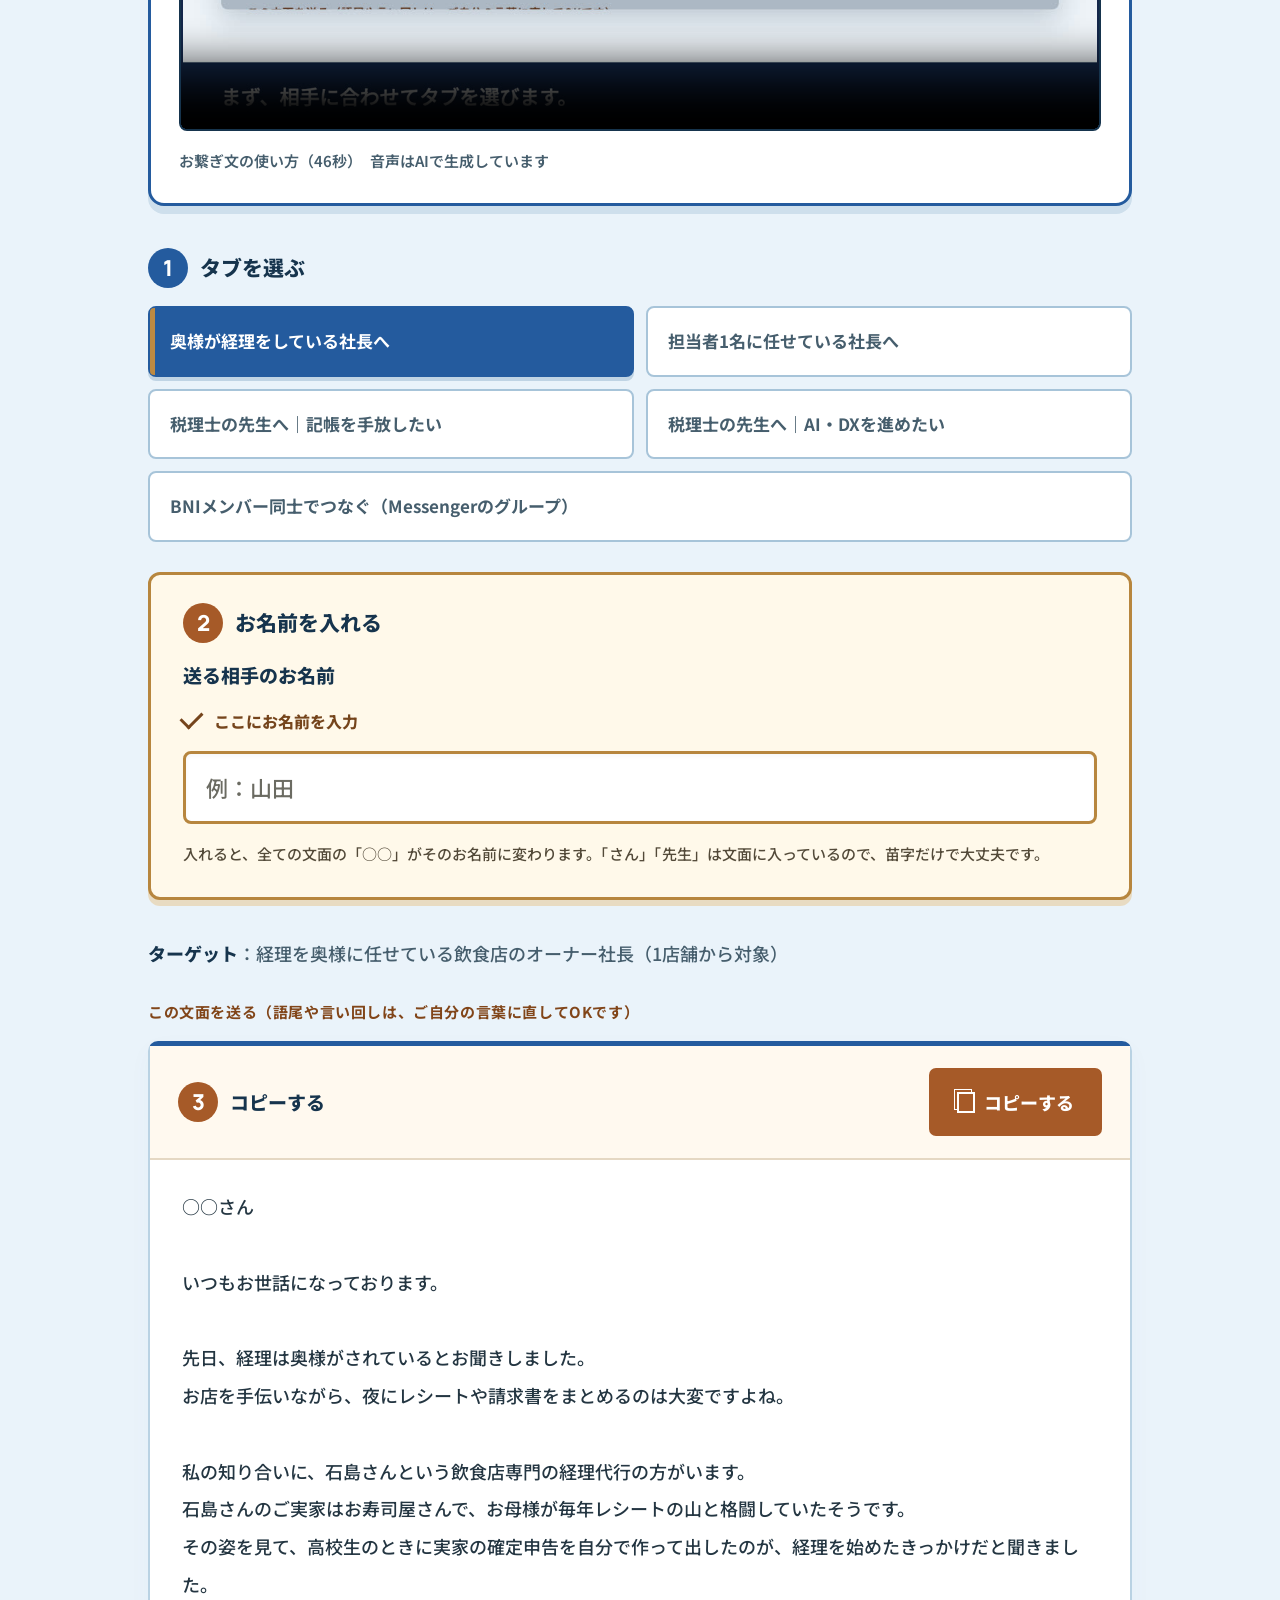
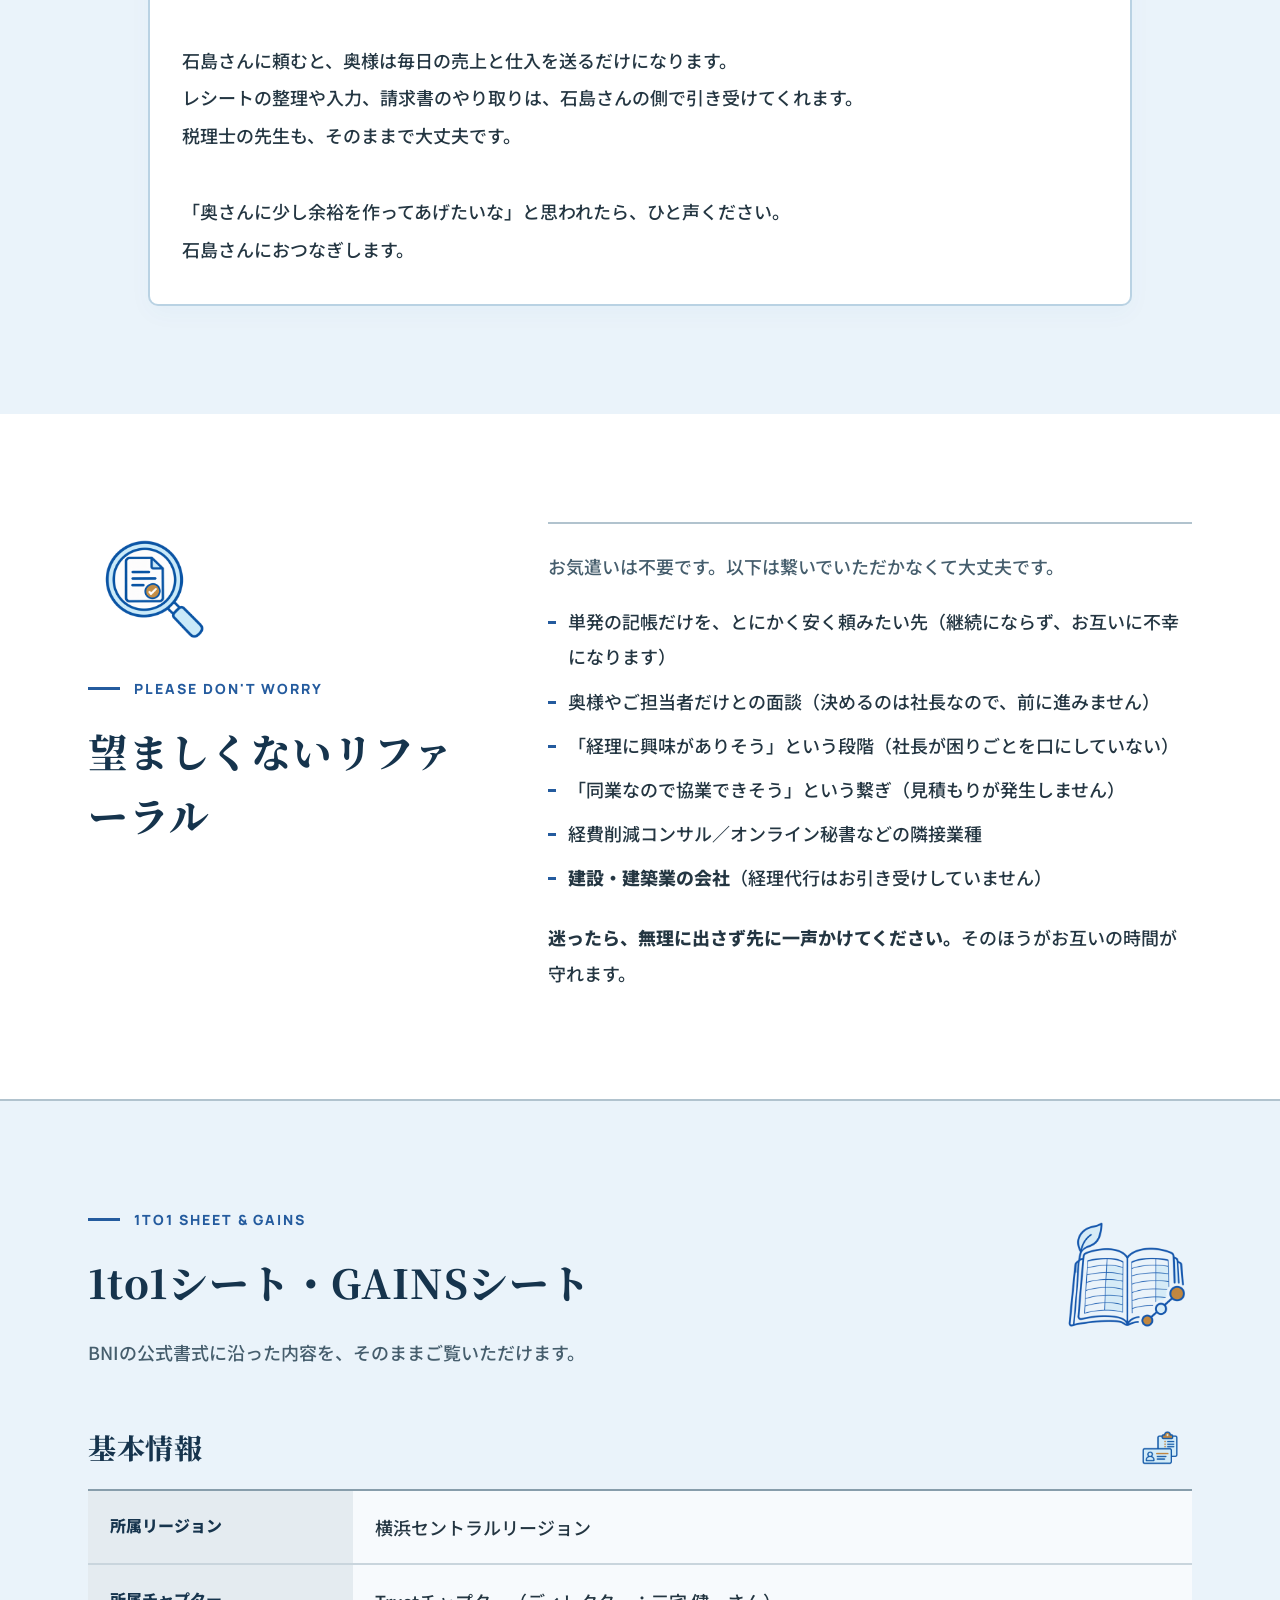
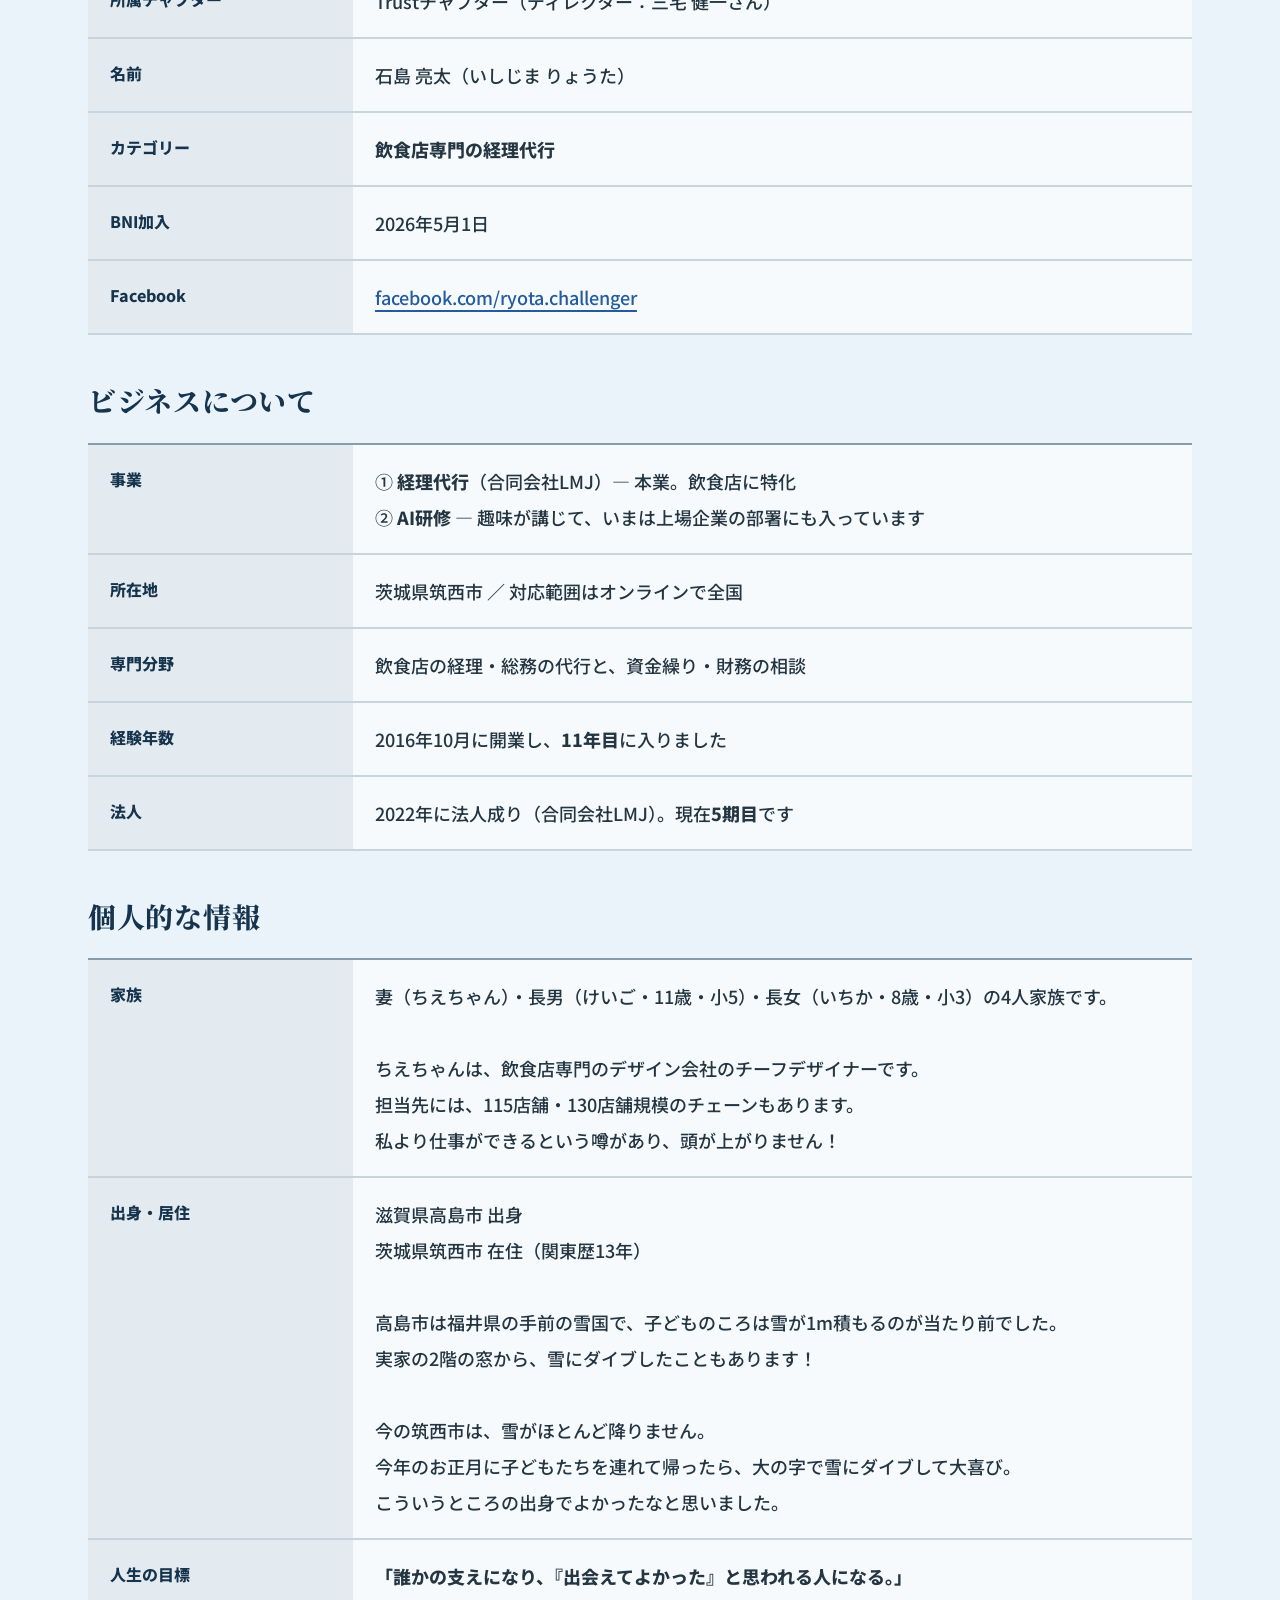
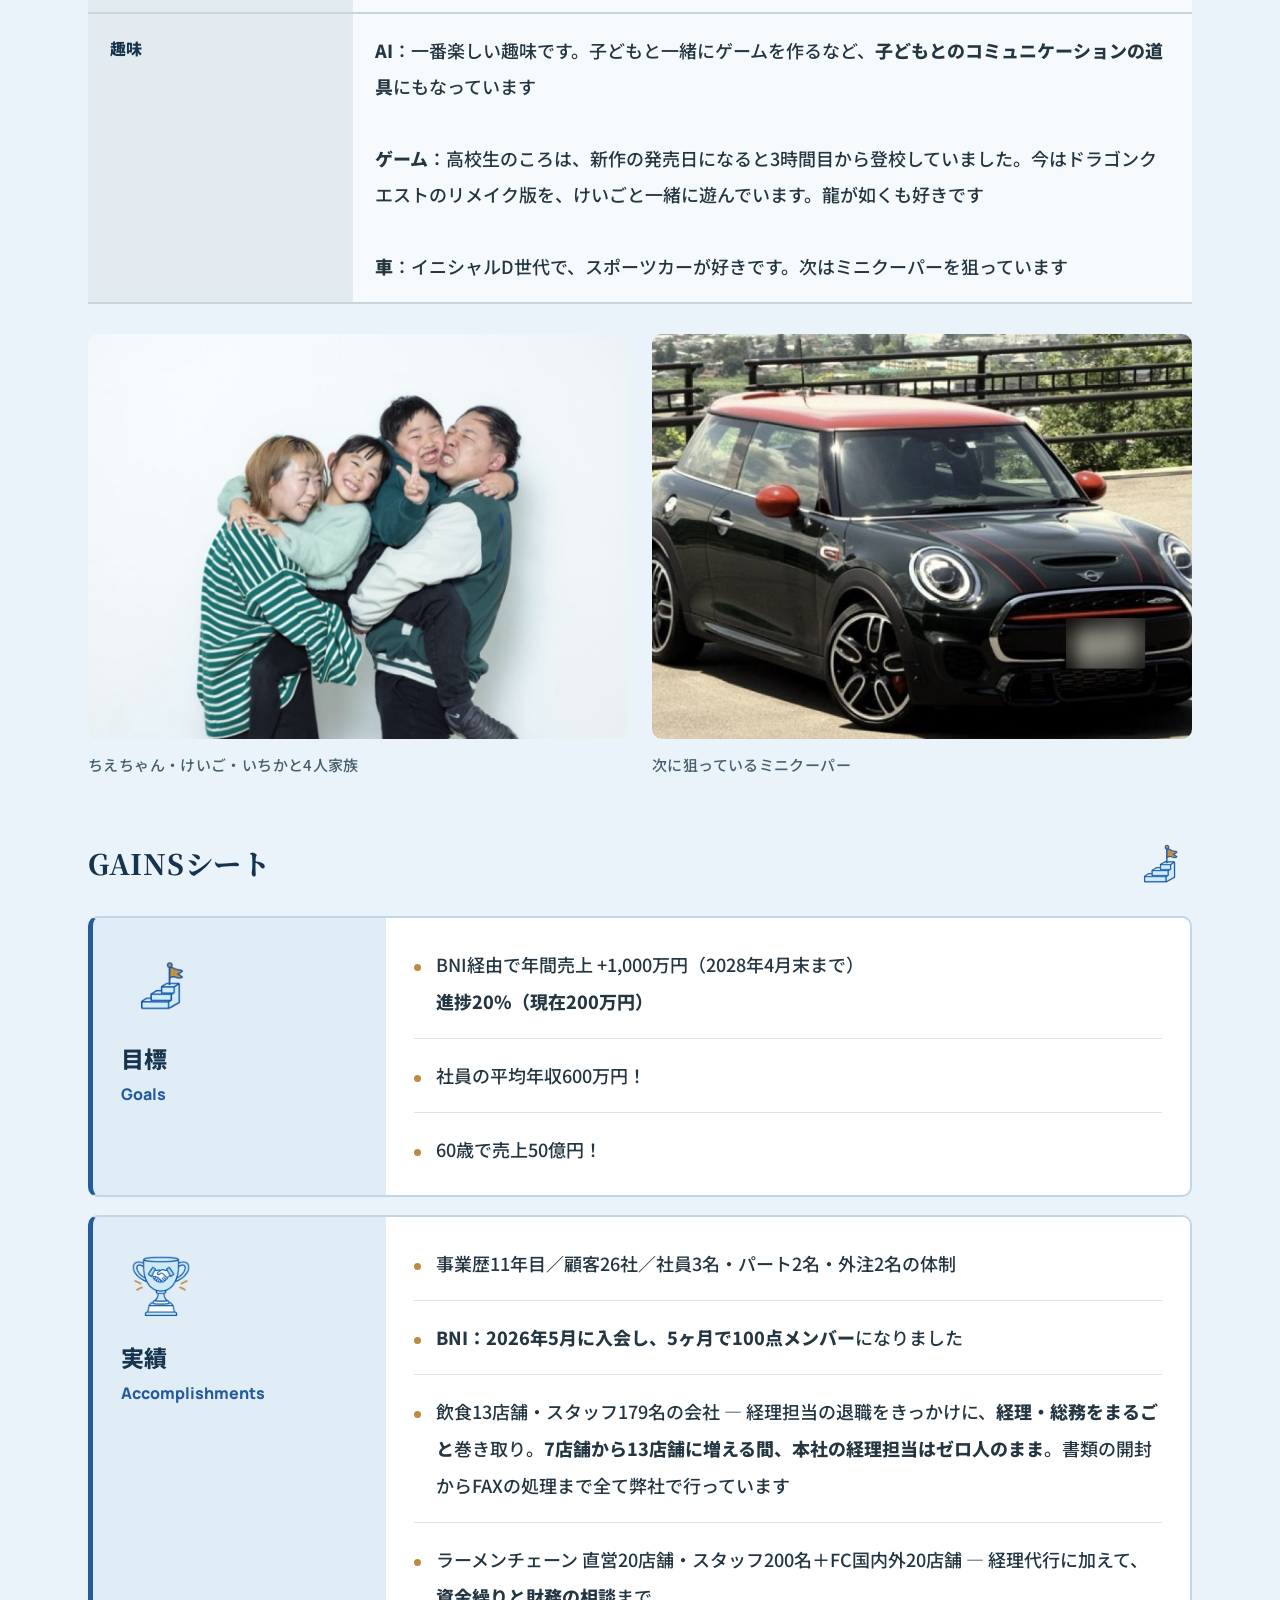
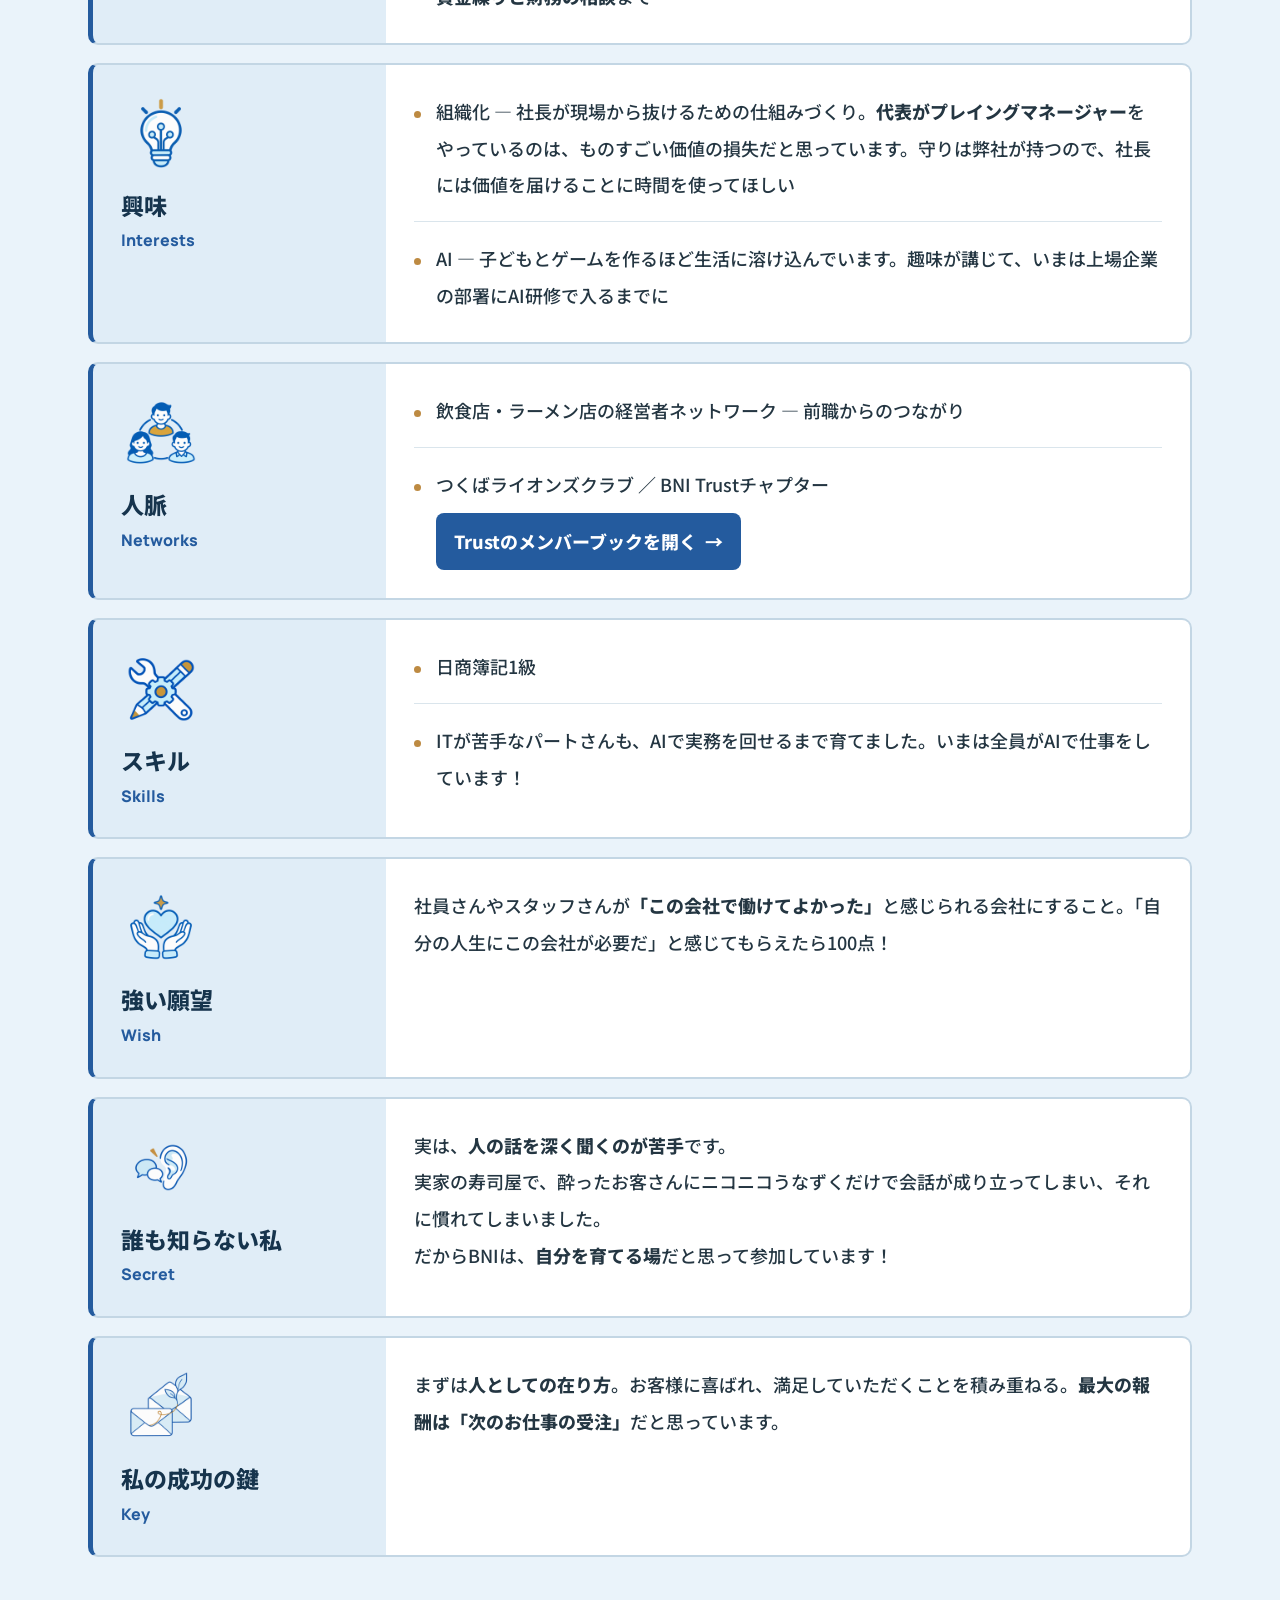
==== commit 60d1fdb2: "feat: 1to1シートを1to1の実際の話に合わせて更新 - 並び：Why→やり方→お引き受け→金の卵→金のガチョウ→お繋ぎ文→望ましくない→1to1シート・GAINS→2回目の1to1（フレーズ" ====
--- a/index.html
+++ b/index.html
@@ -688,6 +688,15 @@
 }
 @media print{.making-banner{display:none}#s-gains .gains-row{break-inside:avoid}}
 .making-banner .mb-sub{display:block;font-weight:500;font-size:.82em;opacity:.85;margin-top:2px}
+.next-card{text-align:center;background:#fff;border:2px solid var(--line,#d8e0ea);border-radius:16px;padding:34px 26px}
+.next-card .en{font-weight:800;letter-spacing:.18em;color:var(--blue,#1f5aa6);font-size:13px;text-transform:uppercase;margin:0 0 8px}
+.next-card h2{margin:0 0 12px}
+.next-card p{margin:0 0 20px}
+.second-head{padding:70px 0 10px;border-top:6px solid var(--gold,#c8963c);background:#fff}
+.second-head .en{font-weight:800;letter-spacing:.18em;color:var(--blue,#1f5aa6);font-size:13px;text-transform:uppercase;margin:0 0 8px}
+.second-head h2{margin:0 0 10px}
+.story2-body p{font-size:18px}
+.photos.photos2{grid-template-columns:repeat(2,1fr)}
 </style>
 </head>
 <body>
@@ -696,7 +705,7 @@
 <header class="top">
   <div class="wrap">
     <a class="brand" href="#"><img class="brand-logo" src="img/lmj-logo.png" width="421" height="93" alt="LMJ"><b>石島 亮太</b><small>飲食店専門の経理代行</small></a>
-    <nav class="nav" aria-label="ページ内ナビゲーション"><a href="#origin">Why</a><a href="#how">How</a><a href="#what">What</a><a href="#help">ご紹介いただきたい方</a><a href="#referral">お繋ぎ文</a><a href="#voices">お客様の声</a><a href="#sheets">1to1・GAINS</a></nav>
+    <nav class="nav" aria-label="ページ内ナビゲーション"><a href="#origin">Why</a><a href="#how">How</a><a href="#help">ご紹介いただきたい方</a><a href="#goose">金のガチョウ</a><a href="#referral">お繋ぎ文</a><a href="#sheets">1to1・GAINS</a><a href="#second">2回目の1to1</a></nav>
     <a class="top-cta" href="#referral">お繋ぎ文をコピー</a>
   </div>
 </header>
@@ -735,7 +744,7 @@
 <div class="stats">
   <div class="wrap">
     <div class="stat rv"><b><span class="cnt" data-n="10">0</span><small>年</small></b><span class="lbl">経理代行歴<br>2016年開業</span></div>
-    <div class="stat rv d1"><b><span class="cnt" data-n="24">0</span><small>社</small></b><span class="lbl">顧問先<br>社員3名・パート2名・外注2名</span></div>
+    <div class="stat rv d1"><b><span class="cnt" data-n="26">0</span><small>社</small></b><span class="lbl">顧問先<br>社員3名・パート2名・外注2名</span></div>
     <div class="stat rv d2"><b>7<small>→</small>13<small>店舗</small></b><span class="lbl">店舗が増える間<br>本社の経理担当はゼロ人のまま</span></div>
     <div class="stat rv d3"><b><span class="cnt" data-n="200">0</span><small>名</small></b><span class="lbl">ラーメンチェーン直営20店舗＋FC20<br>経理代行＋資金繰り・財務</span></div>
   </div>
@@ -746,12 +755,11 @@
   <div class="narrow">
     <div class="sec-head rv"><img class="section-icon" src="img/icons/restaurant.png" width="384" height="384" loading="lazy" alt="青い葉をあしらった、実家の寿司屋をイメージした店"><p class="en">Why</p><h2>私が、この仕事をしている理由</h2></div>
     <div class="rv">
-    <p>実家は寿司屋でした。父が握り、母が経理。毎年3月になると、母がレシートの山と格闘していました。</p>
+    <p>実家は寿司屋でした。父が握り、母が経理。毎年1月・2月になると、母がレシートの山と格闘していました。</p>
     <p>数字が苦手な母を助けたくて、高校は商業科へ。高校2年生のとき、先生や商工会議所に聞きながら、実家の確定申告を自分で作って提出しました。</p>
     <p>あのとき母に渡したかったのは「安心」でした。</p>
     <div class="pull">経理の重荷を引き受けて、<br>社長とご家族に「安心」を渡す。<br><span class="pull-s">これが、私が仕事をする理由です。</span></div>
     <p>ガソリンスタンド、ラーメン店のエリアマネージャーを経て、31歳ではじめて経理の実務に触れました。転機は「経理担当が突然辞めた会社」に助っ人で入ったこと。現場の相談が全部集まるようになり、顧問税理士の先生に背中を押されて独立しました。</p>
-    <p>一度、会社を急に大きくしようとして人を傷つけたことがあります。お金の失敗は取り返せても、人の心は元に戻りません。だから社員さんにも「この会社で働けてよかった」と思ってもらえる会社をつくると決めています。</p>
     </div>
     <div class="photos photos3">
       <figure class="rv"><img loading="lazy" src="img/lunch.jpg" alt="合同会社LMJのランチ会"><figcaption>合同会社LMJ（経理代行）のランチ会</figcaption></figure>
@@ -760,15 +768,16 @@
     </div>
   </div>
 </section>
+
 
 <!-- HOW -->
 <section id="how">
   <div class="wrap">
     <div class="sec-head rv"><p class="en">How</p><h2>大切にしている<wbr><span class="nowrap">3つのやり方</span></h2><p>「安心」を渡すために、この3つを毎回守っています。</p></div>
     <div class="grid3">
-      <div class="card how rv"><span class="how-n">1<img class="how-icon" src="img/icons/how-store-numbers.png" width="384" height="384" loading="lazy" alt="店とグラフ、電卓"></span><h3>店の目線で、数字を見る</h3><ul class="clean"><li><b>ラーメン店4店舗・年商1.6億円</b>をエリアマネージャーとして数字で回していました</li><li>理論原価と実原価のズレを現場で潰し、人時売上からシフトを組む側にいた人間です</li></ul></div>
-      <div class="card how rv d1"><span class="how-n">2<img class="how-icon" src="img/icons/how-delivery-checklist.png" width="384" height="384" loading="lazy" alt="デリバリーバイクと伝票のチェックリスト"></span><h3>飲食店の段取りが、最初から分かる</h3><ul class="clean"><li>デリバリーの着金、店舗別の部門管理、インフォマートは<b>最初から分かっているので、社長への聞き取りが発生しません</b></li><li>「他の会社さんではこうしていますよ」と、<b>飲食4社・15店舗の運用から提案</b>します</li></ul></div>
-      <div class="card how rv d2"><span class="how-n">3<img class="how-icon" src="img/icons/how-cash-inventory.png" width="384" height="384" loading="lazy" alt="現金袋と棚卸のクリップボード"></span><h3>届く資料そのものを変える</h3><ul class="clean"><li><b>現金を店に残さない運用</b>を先に作ります。夜間金庫で当日入金、小口はカードに</li><li><b>棚卸を習慣にします</b>。毎月入れてもらい、定着するまでリマインド</li></ul></div>
+      <div class="card how rv"><span class="how-n">1<img class="how-icon" src="img/icons/how-store-numbers.png" width="384" height="384" loading="lazy" alt="店とグラフ、電卓"></span><h3>お店の目線で、数字を見られる</h3><ul class="clean"><li>経理の前は、ラーメン屋さんのエリアマネージャーとして、<b>4店舗・年商1.6億円</b>を回していました</li><li>決めた原価と実際の原価のズレを現場でつぶす。人時売上を見ながら、シフトを組む。<b>数字を、お店で使う側</b>だったんです</li></ul></div>
+      <div class="card how rv d1"><span class="how-n">2<img class="how-icon" src="img/icons/how-delivery-checklist.png" width="384" height="384" loading="lazy" alt="デリバリーバイクと伝票のチェックリスト"></span><h3>飲食店の段取りが、最初から分かる</h3><ul class="clean"><li>デリバリーの売上の入金、お店ごとの数字の分け方、インフォマート。<b>最初から分かっているので、社長に一から聞き取りをする必要がありません</b></li><li>ほかの飲食の会社さんの運用も見ているので、「ほかの会社さんでは、こうしていますよ」というご提案もできます</li></ul></div>
+      <div class="card how rv d2"><span class="how-n">3<img class="how-icon" src="img/icons/how-cash-inventory.png" width="384" height="384" loading="lazy" alt="現金袋と棚卸のクリップボード"></span><h3>届く資料そのものを変えていく</h3><ul class="clean"><li>売上の現金は<b>夜間金庫で当日に入金</b>。小口の支払いは、カードに</li><li>棚卸しは<b>毎月の習慣</b>にして、定着するまで、弊社からお声がけします</li></ul></div>
     </div>
   </div>
 </section>
@@ -778,8 +787,9 @@
   <div class="wrap">
     <div class="sec-head rv"><img class="section-icon" src="img/icons/accounting-ai.png" width="384" height="384" loading="lazy" alt="帳簿と資金繰りを表す青い線画"><p class="en">What</p><h2>お引き受けしていること</h2><p>飲食店専門の経理代行です。決算をお願いしている税理士の先生は、そのままで大丈夫です。<br><b>建設・建築業の経理はお引き受けしていません。</b></p></div>
     <div class="grid2">
-      <div class="card rv"><h3>日々の経理を、丸ごと</h3><ul class="clean"><li>記帳・請求書の受け取りと発行・紙の書類のデータ化</li><li>必要に応じて<b>総務</b>まで</li><li>やり取りはオンラインで完結。全国対応です</li></ul></div>
-      <div class="card rv d1"><h3>必ず一緒にお渡しするもの</h3><ul class="clean"><li><b>資金繰り表</b>：半年先の現預金がいくら残るか</li><li><b>現金残高のズレ</b>：店ごとの過不足を毎月</li><li><b>店舗別のFL</b>：本部費は按分せず、全店で賄う見せ方に</li></ul></div>
+      <div class="card rv"><h3>日々の経理を、丸ごと</h3><ul class="clean"><li>記帳・請求書の受け取りと発行・紙の書類のデータ化</li><li>必要に応じて<b>総務</b>まで</li><li>やり取りはオンラインで完結。全国対応です</li><li><b>料金の目安：1店舗 月3.3万円から</b>（年商4,000万円まで）</li><li>エステ・講座ビジネス・物販など、<b>飲食店以外のサービス業</b>もお受けしています</li></ul>
+        <h3 style="margin-top:22px">新しいお店を出すときの事務も</h3><ul class="clean"><li>オープンの<b>5ヶ月ほど前から</b>、弊社のスタッフが動きます</li><li>賃貸借契約、電気・ガス・水道・ネット回線、保健所の手続き、銀行口座、レジ、インフォマート、食材屋さんとの契約、求人の原稿まで</li><li>だから、<b>お店が増えても本社の事務の人を増やさずに</b>回せます</li></ul></div>
+      <div class="card rv d1"><h3>必ず一緒にお渡しするもの</h3><ul class="clean"><li><b>Google口コミが増えやすくなるAIツール「<a href="https://meeo.jp/" target="_blank" rel="noopener">meeo（ミーオ）</a>」</b>：月3.3万円のプランに付けています。来店されたお客様がQRコードからかんたんなアンケートに答えると、その回答をもとに、AIが口コミ文章の作成をお手伝いします。経理だけでなく<b>売上を上げる施策</b>もセットでお渡しします</li><li><b>資金繰り表</b>：半年先の現預金がいくら残るか</li><li><b>現金残高のズレ</b>：店ごとの過不足を毎月</li><li><b>店舗別のFL</b>：本部費は按分せず、全店で賄う見せ方に</li></ul></div>
     </div>
   </div>
 </section>
@@ -790,11 +800,10 @@
     <div class="sec-head rv"><p class="en">Who I Help</p><h2>ご紹介いただきたい方<span class="sub">一番ほしい紹介先</span></h2></div>
     <div class="egg rv">
       <p class="egg-no">金の卵 ①</p><img class="egg-icon" src="img/icons/restaurant.png" width="384" height="384" loading="lazy" alt="飲食店のオーナーを表す店のイラスト">
-      <p class="big">飲食店のオーナー社長</p>
-      <p class="big">経理を「奥様」か「担当者1名」に任せている会社</p>
-      <p class="egg-why">とくに、<b>「家族に数字を背負わせていて申し訳ない」</b>と感じている社長。同じことを大切にしている方なので、話が早く進みます。</p>
+      <p class="big">2店舗目を考えている、飲食店のオーナー社長</p>
+      <p class="big">経理を奥様かご自身が、閉店後にやっている会社</p>
       <ul class="clean">
-        <li><b>1店舗から対象</b>です。規模は問いません</li>
+        <li><b>1店舗からOK</b>です。規模は問いません</li>
         <li><b>「2店舗目、考えたことある？」</b>に少しでも反応がある社長は、特に。数字を見れば、出せるかどうかが分かります</li>
         <li>ただし<b>社長が現場に出ている会社</b>に限ります（社長がデスクで数字を見ている会社は、私の出番がありません）</li>
         <li>決算をお願いしている<b>税理士の先生は、そのまま</b>で大丈夫です。先生の手前の、日々の実務を引き受けます</li>
@@ -804,11 +813,12 @@
     <div class="egg egg2 rv">
       <p class="egg-no">金の卵 ②</p><img class="egg-icon" src="img/icons/accounting-ai.png" width="384" height="384" loading="lazy" alt="帳簿とつながりで表す経理のAI化">
       <p class="big">税理士の先生</p>
-      <p class="big">AI・DXを進めたいけれど、手が回っていない事務所</p>
+      <p class="big">記帳を手放したい、AIを入れたいけれど手が回らない事務所</p>
       <ul class="clean">
-        <li><b>40代〜50代の先生</b>で、<b>人は増やしたくないが業務効率は上げたい</b>事務所</li>
-        <li>マネーフォワードやfreeeとAIエージェントをつないで、<b>記帳の作業そのものを自動化する仕組み</b>をご一緒します</li>
-        <li>事務所の中の作業を一緒に減らす、<b>協業のご提案</b>です</li>
+        <li><b>記帳の受け皿</b>として、先生の手前の記帳を引き受けます。先生は申告に専念できます</li>
+        <li><b>事務所へのAI導入</b>をお手伝いします。弊社は記帳の<b>7割ほどをAIで</b>終わらせていて、そのやり方をそのままお伝えします</li>
+        <li>ツールを渡すのではなく、考え方からお伝えする研修型です。<b>3ヶ月の伴走</b>のあと、ご希望があれば継続でご一緒します</li>
+        <li>導入したあとは、先生が他の事務所にお伝えできる<b>協業パートナー</b>の形もあります</li>
       </ul>
     </div>
   </div>
@@ -962,75 +972,6 @@
 
 ぜひ一度お話してみてください🤝
 それでは、1to1の日程調整から進めていただければと思いますので、どうぞよろしくお願いいたします。</pre></div>
-    </div>
-  </div>
-</section>
-
-<!-- PHRASES -->
-<section id="phrases" class="tint">
-  <div class="wrap">
-    <div class="sec-head rv illustrated"><img class="section-icon" src="img/icons/listening.png" width="384" height="384" loading="lazy" alt="大切な言葉を聞く耳と吹き出し"><p class="en">Listen For</p><h2>聞き逃してはならない<wbr><span class="nowrap">フレーズ</span></h2><p>このどれかが聞こえたら、私の出番です。</p></div>
-  </div>
-  <div class="flow" data-speed="0.45"><div class="flow-track">
-      <div class="card fcard"><h3>社長本人の口から出る言葉</h3><ul class="clean quote"><li>「奥さんが経理をやっている」</li><li>「経理の人が辞めてしまって」</li><li>「経理はパートさん一人に任せてる」</li><li>「店舗を増やしたいけど、事務が回らない」</li><li>「試算表が3ヶ月遅れている」</li></ul></div>
-      <div class="card fcard"><h3>社長がふと漏らす、その手前の言葉</h3><ul class="clean quote"><li>「奥さんに余裕を作ってあげたいな」</li><li>「あの人にしか分からない仕事があるな」</li><li>「もう1店舗出したい」</li></ul></div>
-      <div class="card fcard"><h3>見ていて気づくこと</h3><ul class="clean"><li>社長が領収書を袋で持ってくる</li><li>社長が現場に入りっぱなしで、経営を考える時間がない</li><li>請求書をいまだに手で作っている</li></ul></div>
-      <div class="card fcard"><h3>記帳を手放したい税理士の先生</h3><ul class="clean quote"><li>「記帳までは手が回らない」</li><li>「キャパオーバーで受けられない」</li></ul></div>
-      <div class="card fcard"><h3>AI・DXを進めたい税理士の先生</h3><ul class="clean quote"><li>「人を増やさずに件数を増やしたい」</li><li>「AIを使いたいが、何から手をつければいいか」</li><li>「入力作業に人を取られている」</li></ul></div>
-  </div></div>
-  <div class="wrap">
-  </div>
-</section>
-
-<!-- SERIOUS -->
-<section id="serious">
-  <div class="wrap">
-    <div class="sec-head rv illustrated"><img class="section-icon" src="img/icons/magnifier.png" width="384" height="384" loading="lazy" alt="本気のサインを確かめる虫眼鏡と書類"><p class="en">How To Tell</p><h2>本気かどうかの見分け方</h2><p>「聞き逃してはならないフレーズ」が出たら、一歩だけ踏み込んでみてください。</p></div>
-    <div class="q rv">「それ、いま一番困っているのは何ですか？」</div>
-  </div>
-  <div class="flow" data-speed="0.4"><div class="flow-track">
-      <div class="card fcard sign-yes"><h3> 本気のサイン</h3><p><b>痛みを具体的に話し始める</b></p><p class="note">「担当が今月末で辞める」「試算表が遅れて銀行に出せない」など、期限や固有名詞が出てくる</p></div>
-      <div class="card fcard sign-yes"><h3> 本気のサイン</h3><p><b>「いくらで、どこまでやってくれるの？」</b></p><p class="note">価格や範囲を聞いてくる</p></div>
-      <div class="card fcard sign-yes"><h3> 本気のサイン</h3><p><b>社長本人が「自分の時間を経営に使いたい」</b></p><p class="note">この状態なら、ぜひ私に繋いでください</p></div>
-      <div class="card fcard sign-no"><h3> まだ情報収集の段階</h3><p><b>「便利そうだね」「今度話聞かせて」で終わる</b></p><p class="note">日程の話にならないときは、そのまま置いておいてください</p></div>
-      <div class="card fcard sign-no"><h3> まだ情報収集の段階</h3><p><b>話しているのが奥様やご担当者だけ</b></p><p class="note">経理の人が辞めた瞬間に、また思い出していただければ十分です</p></div>
-  </div></div>
-  <div class="wrap">
-  </div>
-</section>
-
-<!-- PAST GOLDEN REFERRALS -->
-<section id="past">
-  <div class="narrow">
-    <div class="sec-head rv illustrated"><img class="section-icon" src="img/icons/referral-trophy.png" width="384" height="384" loading="lazy" alt="握手をあしらったゴールデンリファーラルのトロフィー"><p class="en">Thank You</p><h2>これまでの<wbr><span class="nowrap">ゴールデンリファーラル</span></h2><p>ご紹介くださった皆さま、本当にありがとうございます。</p></div>
-    <details class="past-acc rv"><summary><span>紹介の流れと、お役に立てたことを見る（3件）</span></summary>
-    <div class="past rv">
-      <div class="past-i"><p class="past-who">公認会計士の先生</p>
-        <dl><dt>紹介の流れ</dt><dd>ディレクターからご紹介いただき、1to1で先生の事務所の状況を伺いました</dd>
-        <dt>お役に立てたこと</dt><dd>先生の手が回らない記帳を、業務委託で引き受けています</dd></dl></div>
-      <div class="past-i"><p class="past-who">税理士の先生</p>
-        <dl><dt>紹介の流れ</dt><dd>AI導入支援をしているメンバーからのご紹介です。「税理士業務のAI化は、経理の専門家と組んだほうがいい」と判断していただき、私に声がかかりました</dd>
-        <dt>お役に立てたこと</dt><dd>先生の事務所にAIを導入しました！ いまは先生と組んで、AIで税理士業務を楽にする仕組みを一緒に広げています</dd></dl></div>
-      <div class="past-i"><p class="past-who">メンバーのご家族が働く会社</p>
-        <dl><dt>紹介の流れ</dt><dd>採用支援をしているメンバーのご家族の会社で、「AIを活用したい」という話が出ていました。それを私につないでくださいました</dd>
-        <dt>お役に立てたこと</dt><dd>社内でのAI活用をお手伝いすることになり、ご契約をいただきました</dd></dl></div>
-    </div>
-    </details>
-  </div>
-</section>
-
-<!-- VOICES -->
-<section id="voices" class="tint">
-  <div class="sec-head rv illustrated"><img class="section-icon" src="img/icons/message.png" width="384" height="384" loading="lazy" alt="お客様から届いた声を表す封筒"><p class="en">Voices</p><h2>お客様の声</h2><p>どんな方の、どんな困りごとが、どう解決したのか。合同会社LMJの公式サイトに掲載しているお客様の声から整理しました。</p></div>
-  <div class="flow" data-speed="0.5"><div class="flow-track">
-      <div class="vcard"><img class="voice-icon" src="img/icons/restaurant.png" width="384" height="384" loading="lazy" draggable="false" alt="飲食店"><p class="who">年商5億円規模の飲食店の社長</p><dl><dt class="pain">困りごと</dt><dd>バックオフィスの人を採用しても、教育に手間がかかり、辞められる心配がいつもあった</dd><dt class="fix">どう解決したか</dt><dd>経理だけでなくバックオフィス業務をまるごとLMJへ。教育も離職の心配もいらなくなり「LMJさんがいなかったら、今のうちの会社は成り立っていません」とのお声をいただいています</dd></dl></div>
-      <div class="vcard"><img class="voice-icon" src="img/icons/voice-restaurant-stores.png" width="384" height="384" loading="lazy" draggable="false" alt="複数店舗を展開する飲食店"><p class="who">16店舗を展開する飲食店の社長</p><dl><dt class="pain">困りごと</dt><dd>社内に経理スタッフはいるが、まだ経験が浅い</dd><dt class="fix">どう解決したか</dt><dd>経理のサポートと一緒に、スタッフさんの教育もLMJが担当。細かいところまで手が届く対応で、社内の経理が回るようになりました</dd></dl></div>
-      <div class="vcard"><img class="voice-icon" src="img/icons/voice-spa.png" width="384" height="384" loading="lazy" draggable="false" alt="タオルと植物のエステサロン"><p class="who">エステサロンの社長</p><dl><dt class="pain">困りごと</dt><dd>奥様が経理を担当していて、夫婦ともに時間の余裕がなかった</dd><dt class="fix">どう解決したか</dt><dd>経理をLMJに切り出しました。時間に余裕ができて家族で出かける機会が増え、本業の売上も伸びました</dd></dl></div>
-      <div class="vcard"><img class="voice-icon" src="img/icons/voice-office-team.png" width="384" height="384" loading="lazy" draggable="false" alt="オフィスと従業員"><p class="who">従業員を抱える会社の社長</p><dl><dt class="pain">困りごと</dt><dd>経理担当を自社で採用・教育するには、コストもリスクも大きい</dd><dt class="fix">どう解決したか</dt><dd>財務の状況をスピードを上げて見える化し、不要なコストを削減。その数字を現場に共有したことで、従業員が自分で考えて動く組織に育っています</dd></dl></div>
-      <div class="vcard"><img class="voice-icon" src="img/icons/voice-resale.png" width="384" height="384" loading="lazy" draggable="false" alt="段ボールと循環の矢印"><p class="who">リセール事業の社長</p><dl><dt class="pain">困りごと</dt><dd>税理士さんに全部を丸投げしていて、毎月のコストが高かった</dd><dt class="fix">どう解決したか</dt><dd>記帳代行だけをLMJに移しました。税理士さんはそのままで、月1万5,000円のコスト削減</dd></dl></div>
-      <div class="vcard"><img class="voice-icon" src="img/icons/voice-online-salon.png" width="384" height="384" loading="lazy" draggable="false" alt="ノートPCと吹き出し"><p class="who">オンラインサロンの運営者</p><dl><dt class="pain">困りごと</dt><dd>経理まわりのストレスで、新しいことに手が回らなかった</dd><dt class="fix">どう解決したか</dt><dd>経理をLMJに任せてストレスが激減。新規事業を3つ立ち上げ、1年で会社の規模が2億円を超えました</dd></dl></div>
-      <div class="vcard"><img class="voice-icon" src="img/icons/voice-designer.png" width="384" height="384" loading="lazy" draggable="false" alt="ペンとカラーパレット"><p class="who">グラフィックデザイナー</p><dl><dt class="pain">困りごと</dt><dd>請求書の作成と送付、入金の確認が苦手で、制作に集中できない時があった</dd><dt class="fix">どう解決したか</dt><dd>その業務をLMJが引き受け、煩わしい作業から解放されて、好きな制作に集中できるようになりました</dd></dl></div>
-      <div class="vcard"><img class="voice-icon" src="img/icons/voice-camera.png" width="384" height="384" loading="lazy" draggable="false" alt="カメラ"><p class="who">フリーカメラマン</p><dl><dt class="pain">困りごと</dt><dd>管理や書類整理がどうしても苦手</dd><dt class="fix">どう解決したか</dt><dd>書類の送付日が近づくと、LMJから「まだですか」と声をかけています。経営が苦しい時期には、資金面の相談にも乗りました</dd></dl></div>
     </div>
   </div>
 </section>
@@ -1048,7 +989,6 @@
     </div>
   </div>
 </section>
-
 
 <!-- SHEETS -->
 <section id="sheets" class="dark">
@@ -1077,14 +1017,13 @@
       <h3>個人的な情報</h3>
       <table class="prof">
         <tr><th scope="row">家族</th><td>妻（ちえちゃん）・長男（けいご・11歳・小5）・長女（いちか・8歳・小3）の4人家族です。<br><br>ちえちゃんは、飲食店専門のデザイン会社のチーフデザイナーです。<br>担当先には、115店舗・130店舗規模のチェーンもあります。<br>私より仕事ができるという噂があり、頭が上がりません！</td></tr>
-        <tr><th scope="row">出身・居住</th><td>滋賀県高島市 出身<br>茨城県筑西市 在住（関東歴13年）</td></tr>
+        <tr><th scope="row">出身・居住</th><td>滋賀県高島市 出身<br>茨城県筑西市 在住（関東歴13年）<br><br>高島市は福井県の手前の雪国で、子どものころは雪が1m積もるのが当たり前でした。<br>実家の2階の窓から、雪にダイブしたこともあります！<br><br>今の筑西市は、雪がほとんど降りません。<br>今年のお正月に子どもたちを連れて帰ったら、大の字で雪にダイブして大喜び。<br>こういうところの出身でよかったなと思いました。</td></tr>
         <tr><th scope="row">人生の目標</th><td><b>「誰かの支えになり、『出会えてよかった』と思われる人になる。」</b></td></tr>
-        <tr><th scope="row">趣味</th><td>AI（子どもと一緒にゲームを作っています）<br>ゲーム（ドラクエ・龍が如く）<br>車（次はミニクーパーを狙っています）<br><br>AIは<b>子どもとのコミュニケーションの道具</b>でもあります</td></tr>
+        <tr><th scope="row">趣味</th><td><b>AI</b>：一番楽しい趣味です。子どもと一緒にゲームを作るなど、<b>子どもとのコミュニケーションの道具</b>にもなっています<br><br><b>ゲーム</b>：高校生のころは、新作の発売日になると3時間目から登校していました。今はドラゴンクエストのリメイク版を、けいごと一緒に遊んでいます。龍が如くも好きです<br><br><b>車</b>：イニシャルD世代で、スポーツカーが好きです。次はミニクーパーを狙っています</td></tr>
       </table>
-      <div class="photos">
-        <figure><img loading="lazy" src="img/karaage.jpg" alt="元祖唐揚げ本舗"><figcaption>元祖唐揚げ本舗</figcaption></figure>
-        <figure><img loading="lazy" src="img/harepan.jpg" alt="晴れぱん"><figcaption>晴れぱん</figcaption></figure>
+      <div class="photos photos2">
         <figure><img loading="lazy" src="img/family.jpg" alt="石島家の4人家族"><figcaption>ちえちゃん・けいご・いちかと4人家族</figcaption></figure>
+        <figure><img loading="lazy" src="img/mini-cooper.jpg" alt="ミニクーパー"><figcaption>次に狙っているミニクーパー</figcaption></figure>
       </div>
     </div>
 
@@ -1092,12 +1031,12 @@
       <h3>GAINSシート<img class="sheet-heading-icon" src="img/icons/sheet-goals.png" width="384" height="384" loading="lazy" alt="目標の旗"></h3>
       <table class="gains"><tbody>
       <tr class="gains-row"><th scope="row"><div class="gains-label"><img class="gains-icon" src="img/icons/sheet-goals.png" width="384" height="384" loading="lazy" alt="階段の先に立つ目標の旗"><div class="k"><span>Goals</span><small>目標</small></div></div></th><td><ul class="clean">
-        <li>BNI経由で年間売上 +1,000万円／継続契約10社（2028年4月末まで）<br><b>進捗20%（現在200万円）</b></li>
+        <li>BNI経由で年間売上 +1,000万円（2028年4月末まで）<br><b>進捗20%（現在200万円）</b></li>
         <li>社員の平均年収600万円！</li>
         <li>60歳で売上50億円！</li>
 </ul></td></tr>
       <tr class="gains-row"><th scope="row"><div class="gains-label"><img class="gains-icon" src="img/icons/referral-trophy.png" width="384" height="384" loading="lazy" alt="実績を表すトロフィー"><div class="k"><span>Accomplish<wbr>ments</span><small>実績</small></div></div></th><td><ul class="clean">
-        <li>事業歴11年目／顧客24社／社員3名・パート2名・外注2名の体制</li>
+        <li>事業歴11年目／顧客26社／社員3名・パート2名・外注2名の体制</li>
  <li><b>BNI：2026年5月に入会し、5ヶ月で100点メンバー</b>になりました</li>
         <li>飲食13店舗・スタッフ179名の会社 ― 経理担当の退職をきっかけに、<b>経理・総務をまるごと</b>巻き取り。<b>7店舗から13店舗に増える間、本社の経理担当はゼロ人のまま</b>。書類の開封からFAXの処理まで全て弊社で行っています</li>
         <li>ラーメンチェーン 直営20店舗・スタッフ200名＋FC国内外20店舗 ― 経理代行に加えて、<b>資金繰りと財務の相談</b>まで</li>
@@ -1110,13 +1049,69 @@
         <li>つくばライオンズクラブ ／ BNI Trustチャプター<br><a class="book-link" href="https://drive.google.com/drive/folders/117PgxelW7J7H0ZNAOU5A_2YL2JhWsIDm" target="_blank" rel="noopener">Trustのメンバーブックを開く <span aria-hidden="true">→</span></a></li></ul></td></tr>
       <tr class="gains-row"><th scope="row"><div class="gains-label"><img class="gains-icon" src="img/icons/gains-skills.png" width="384" height="384" loading="lazy" alt="実務のスキルを表す工具と鉛筆"><div class="k"><span>Skills</span><small>スキル</small></div></div></th><td><ul class="clean">
         <li>日商簿記1級</li>
-        <li>ITが苦手なパートさんも、AIで実務を回せるまで育てました。いまは全員がAIで仕事をしています！</li>
-        <li>自動車整備士3級</li></ul></td></tr>
+        <li>ITが苦手なパートさんも、AIで実務を回せるまで育てました。いまは全員がAIで仕事をしています！</li></ul></td></tr>
       <tr class="gains-row"><th scope="row"><div class="gains-label"><img class="gains-icon" src="img/icons/gains-wish.png" width="384" height="384" loading="lazy" alt="スタッフの幸せを願うハートと両手"><div class="k"><span>Wish</span><small>強い願望</small></div></div></th><td><p>社員さんやスタッフさんが<b>「この会社で働けてよかった」</b>と感じられる会社にすること。「自分の人生にこの会社が必要だ」と感じてもらえたら100点！</p></td></tr>
       <tr class="gains-row"><th scope="row"><div class="gains-label"><img class="gains-icon" src="img/icons/listening.png" width="384" height="384" loading="lazy" alt="耳と会話の吹き出し"><div class="k"><span>Secret</span><small>誰も知らない私</small></div></div></th><td><p>実は、<b>人の話を深く聞くのが苦手</b>です。<br>実家の寿司屋で、酔ったお客さんにニコニコうなずくだけで会話が成り立ってしまい、それに慣れてしまいました。<br>だからBNIは、<b>自分を育てる場</b>だと思って参加しています！</p></td></tr>
       <tr class="gains-row"><th scope="row"><div class="gains-label"><img class="gains-icon" src="img/icons/message.png" width="384" height="384" loading="lazy" alt="信頼をつなぐメッセージ"><div class="k"><span>Key</span><small>私の成功の鍵</small></div></div></th><td><p>まずは<b>人としての在り方</b>。お客様に喜ばれ、満足していただくことを積み重ねる。<b>最大の報酬は「次のお仕事の受注」</b>だと思っています。</p></td></tr>
       </tbody></table>
       <div class="pdf"><a class="btn btn-ghost" href="pdf/ishijima_1to1_sheet.pdf" target="_blank" rel="noopener"> PDFで開く（略歴・GAINS） <span class="ar">→</span></a></div>
+    </div>
+  </div>
+</section>
+
+
+
+
+<!-- SECOND 1TO1 -->
+<section id="second" class="second-head">
+  <div class="narrow">
+    <p class="en">Second 1to1</p>
+    <h2>ここから先は、2回目の1to1で</h2>
+    <p>紹介の場面で使えるように、もう一歩深くお話しします。</p>
+  </div>
+</section>
+
+<!-- PHRASES -->
+<section id="phrases" class="tint">
+  <div class="wrap">
+    <div class="sec-head rv illustrated"><img class="section-icon" src="img/icons/listening.png" width="384" height="384" loading="lazy" alt="大切な言葉を聞く耳と吹き出し"><p class="en">Listen For</p><h2>聞き逃してはならない<wbr><span class="nowrap">フレーズ</span></h2><p>このどれかが聞こえたら、私の出番です。</p></div>
+  </div>
+  <div class="flow" data-speed="0.45"><div class="flow-track">
+      <div class="card fcard"><h3>社長本人の口から出る言葉</h3><ul class="clean quote"><li>「奥さんが経理をやっている」</li><li>「経理の人が辞めてしまって」</li><li>「経理はパートさん一人に任せてる」</li><li>「店舗を増やしたいけど、事務が回らない」</li><li>「試算表が3ヶ月遅れている」</li></ul></div>
+      <div class="card fcard"><h3>社長がふと漏らす、その手前の言葉</h3><ul class="clean quote"><li>「奥さんに余裕を作ってあげたいな」</li><li>「あの人にしか分からない仕事があるな」</li><li>「もう1店舗出したい」</li></ul></div>
+      <div class="card fcard"><h3>見ていて気づくこと</h3><ul class="clean"><li>社長が領収書を袋で持ってくる</li><li>社長が現場に入りっぱなしで、経営を考える時間がない</li><li>請求書をいまだに手で作っている</li></ul></div>
+      <div class="card fcard"><h3>記帳を手放したい税理士の先生</h3><ul class="clean quote"><li>「記帳までは手が回らない」</li><li>「キャパオーバーで受けられない」</li></ul></div>
+      <div class="card fcard"><h3>AI・DXを進めたい税理士の先生</h3><ul class="clean quote"><li>「人を増やさずに件数を増やしたい」</li><li>「AIを使いたいが、何から手をつければいいか」</li><li>「入力作業に人を取られている」</li></ul></div>
+  </div></div>
+  <div class="wrap">
+  </div>
+</section>
+
+
+<!-- SERIOUS -->
+<section id="serious">
+  <div class="wrap">
+    <div class="sec-head rv illustrated"><img class="section-icon" src="img/icons/magnifier.png" width="384" height="384" loading="lazy" alt="本気のサインを確かめる虫眼鏡と書類"><p class="en">How To Tell</p><h2>本気かどうかの見分け方</h2><p>「聞き逃してはならないフレーズ」が出たら、一歩だけ踏み込んでみてください。</p></div>
+    <div class="q rv">「それ、いま一番困っているのは何ですか？」</div>
+  </div>
+  <div class="flow" data-speed="0.4"><div class="flow-track">
+      <div class="card fcard sign-yes"><h3> 本気のサイン</h3><p><b>痛みを具体的に話し始める</b></p><p class="note">「担当が今月末で辞める」「試算表が遅れて銀行に出せない」など、期限や固有名詞が出てくる</p></div>
+      <div class="card fcard sign-yes"><h3> 本気のサイン</h3><p><b>「いくらで、どこまでやってくれるの？」</b></p><p class="note">価格や範囲を聞いてくる</p></div>
+      <div class="card fcard sign-yes"><h3> 本気のサイン</h3><p><b>社長本人が「自分の時間を経営に使いたい」</b></p><p class="note">この状態なら、ぜひ私に繋いでください</p></div>
+      <div class="card fcard sign-no"><h3> まだ情報収集の段階</h3><p><b>「便利そうだね」「今度話聞かせて」で終わる</b></p><p class="note">日程の話にならないときは、そのまま置いておいてください</p></div>
+      <div class="card fcard sign-no"><h3> まだ情報収集の段階</h3><p><b>話しているのが奥様やご担当者だけ</b></p><p class="note">経理の人が辞めた瞬間に、また思い出していただければ十分です</p></div>
+  </div></div>
+  <div class="wrap">
+  </div>
+</section>
+
+
+<!-- STORY 2 -->
+<section id="story2" class="tint">
+  <div class="narrow">
+    <div class="sec-head rv"><p class="en">My Story</p><h2>人を大切にすると決めた理由</h2></div>
+    <div class="rv story2-body">
+    <p>一度、会社を急に大きくしようとして人を傷つけたことがあります。お金の失敗は取り返せても、人の心は元に戻りません。だから社員さんにも「この会社で働けてよかった」と思ってもらえる会社をつくると決めています。</p>
     </div>
   </div>
 </section>
@@ -1170,7 +1165,7 @@
 })});
 // Keep the original message templates intact, including newlines.
 var msgs=document.querySelectorAll('pre.msg');msgs.forEach(function(m){m.dataset.tpl=m.textContent});
-document.getElementById('nm').addEventListener('input',function(e){var v=e.target.value.trim();msgs.forEach(function(m){m.textContent=v?m.dataset.tpl.split('○○').join(v):m.dataset.tpl})});
+var nmEl=document.getElementById('nm');if(nmEl)nmEl.addEventListener('input',function(e){var v=e.target.value.trim();msgs.forEach(function(m){m.textContent=v?m.dataset.tpl.split('○○').join(v):m.dataset.tpl})});
 function openFor(h){if(!h||h==='#')return;var id;try{id=decodeURIComponent(h.slice(1))}catch(e){return}var el=document.getElementById(id);if(!el)return;var d=el.matches('details')?el:el.querySelector('details.acc');if(d)d.open=true}
 document.querySelectorAll('a[href^="#"]').forEach(function(a){a.addEventListener('click',function(){openFor(a.getAttribute('href'))})});
 openFor(location.hash);
@@ -1193,7 +1188,7 @@
   function resume(){if(canMove()&&!raf)raf=requestAnimationFrame(tick);else if(!canMove())stop()}
   if('IntersectionObserver' in window){new IntersectionObserver(function(es){visible=es[0].isIntersecting;resume()}).observe(f)}else{visible=true;resume()}
   motion.addEventListener('change',resume);document.addEventListener('visibilitychange',resume);
-  f.addEventListener('mouseenter',function(){hover=true;resume()});f.addEventListener('mouseleave',function(){hover=false;resume()});
+  f.addEventListener('mouseleave',function(){hover=false;resume()});
   f.addEventListener('focus',resume);f.addEventListener('blur',resume);
   f.addEventListener('wheel',function(){pauseUntil=performance.now()+3000},{passive:true});
   f.addEventListener('pointerdown',function(e){if(e.button!==0)return;drag=true;startX=e.clientX;startScroll=f.scrollLeft;f.classList.add('drag');f.setPointerCapture(e.pointerId);resume()});
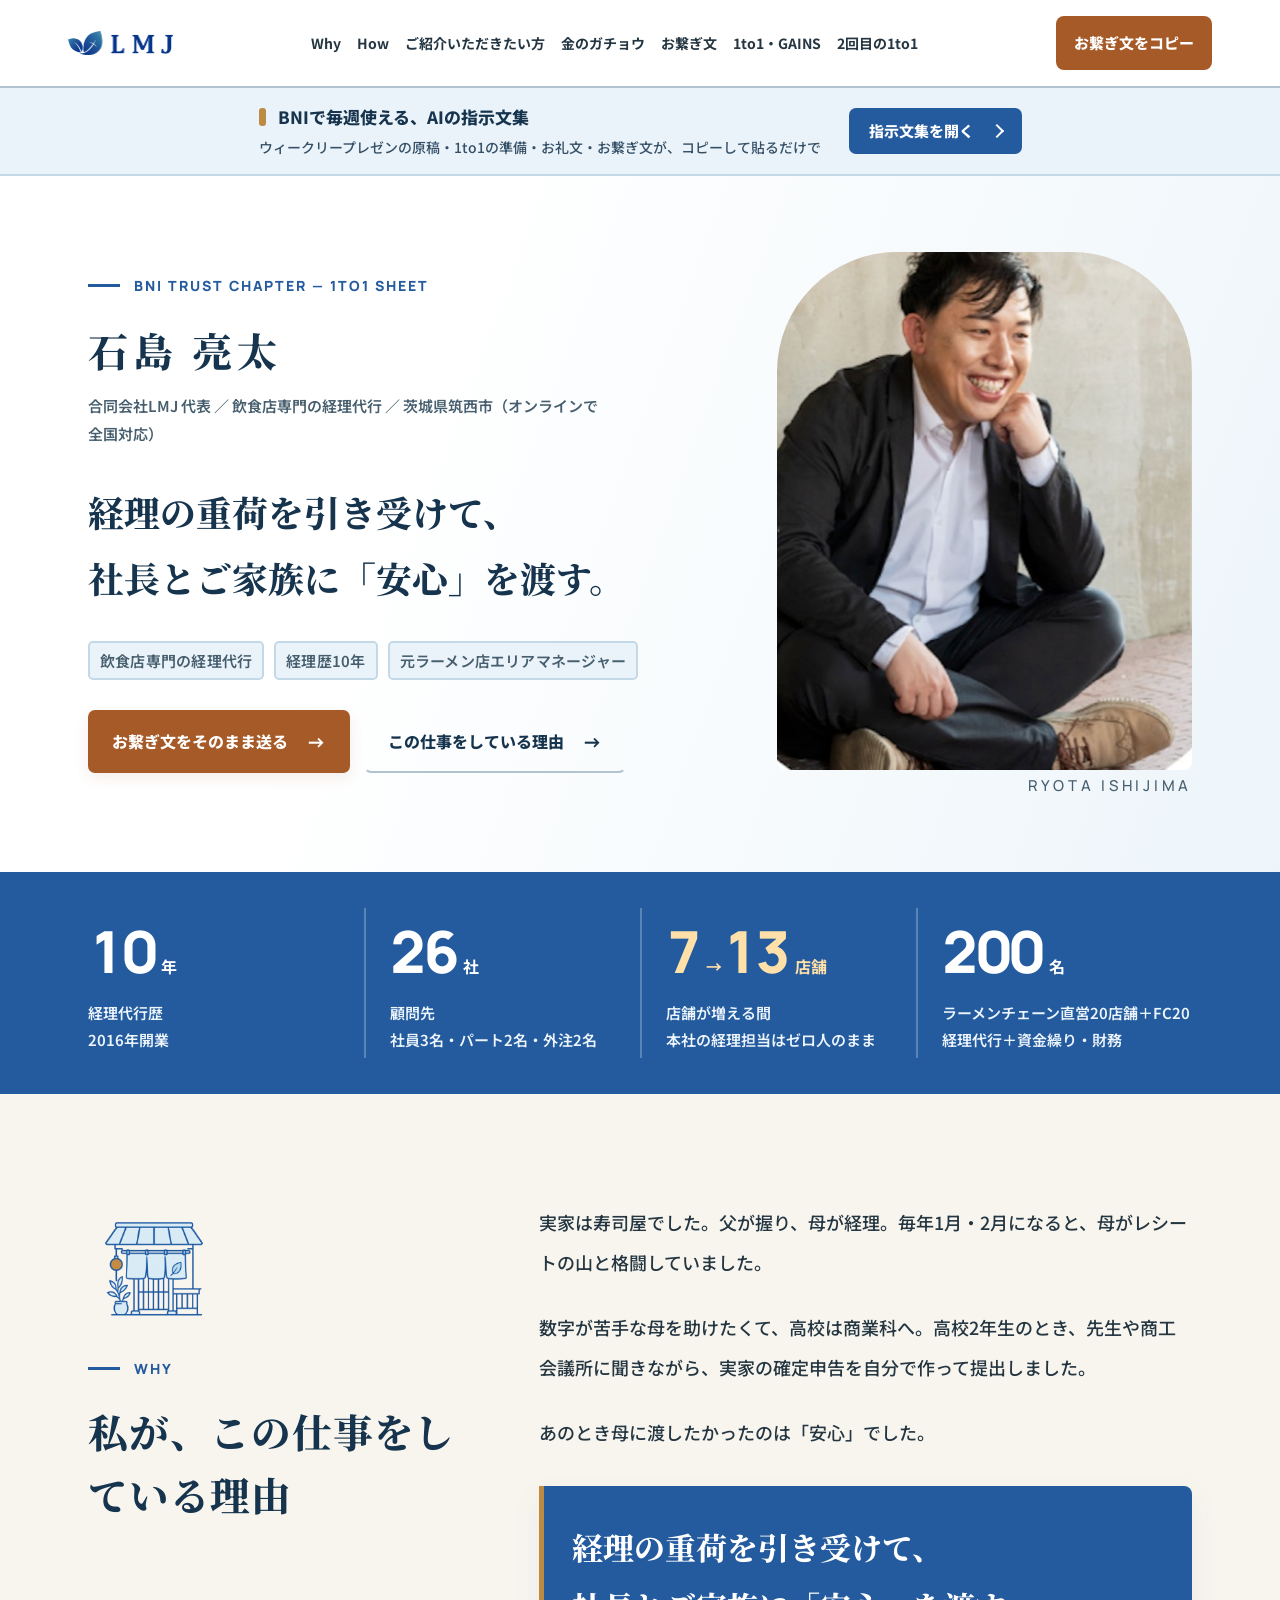
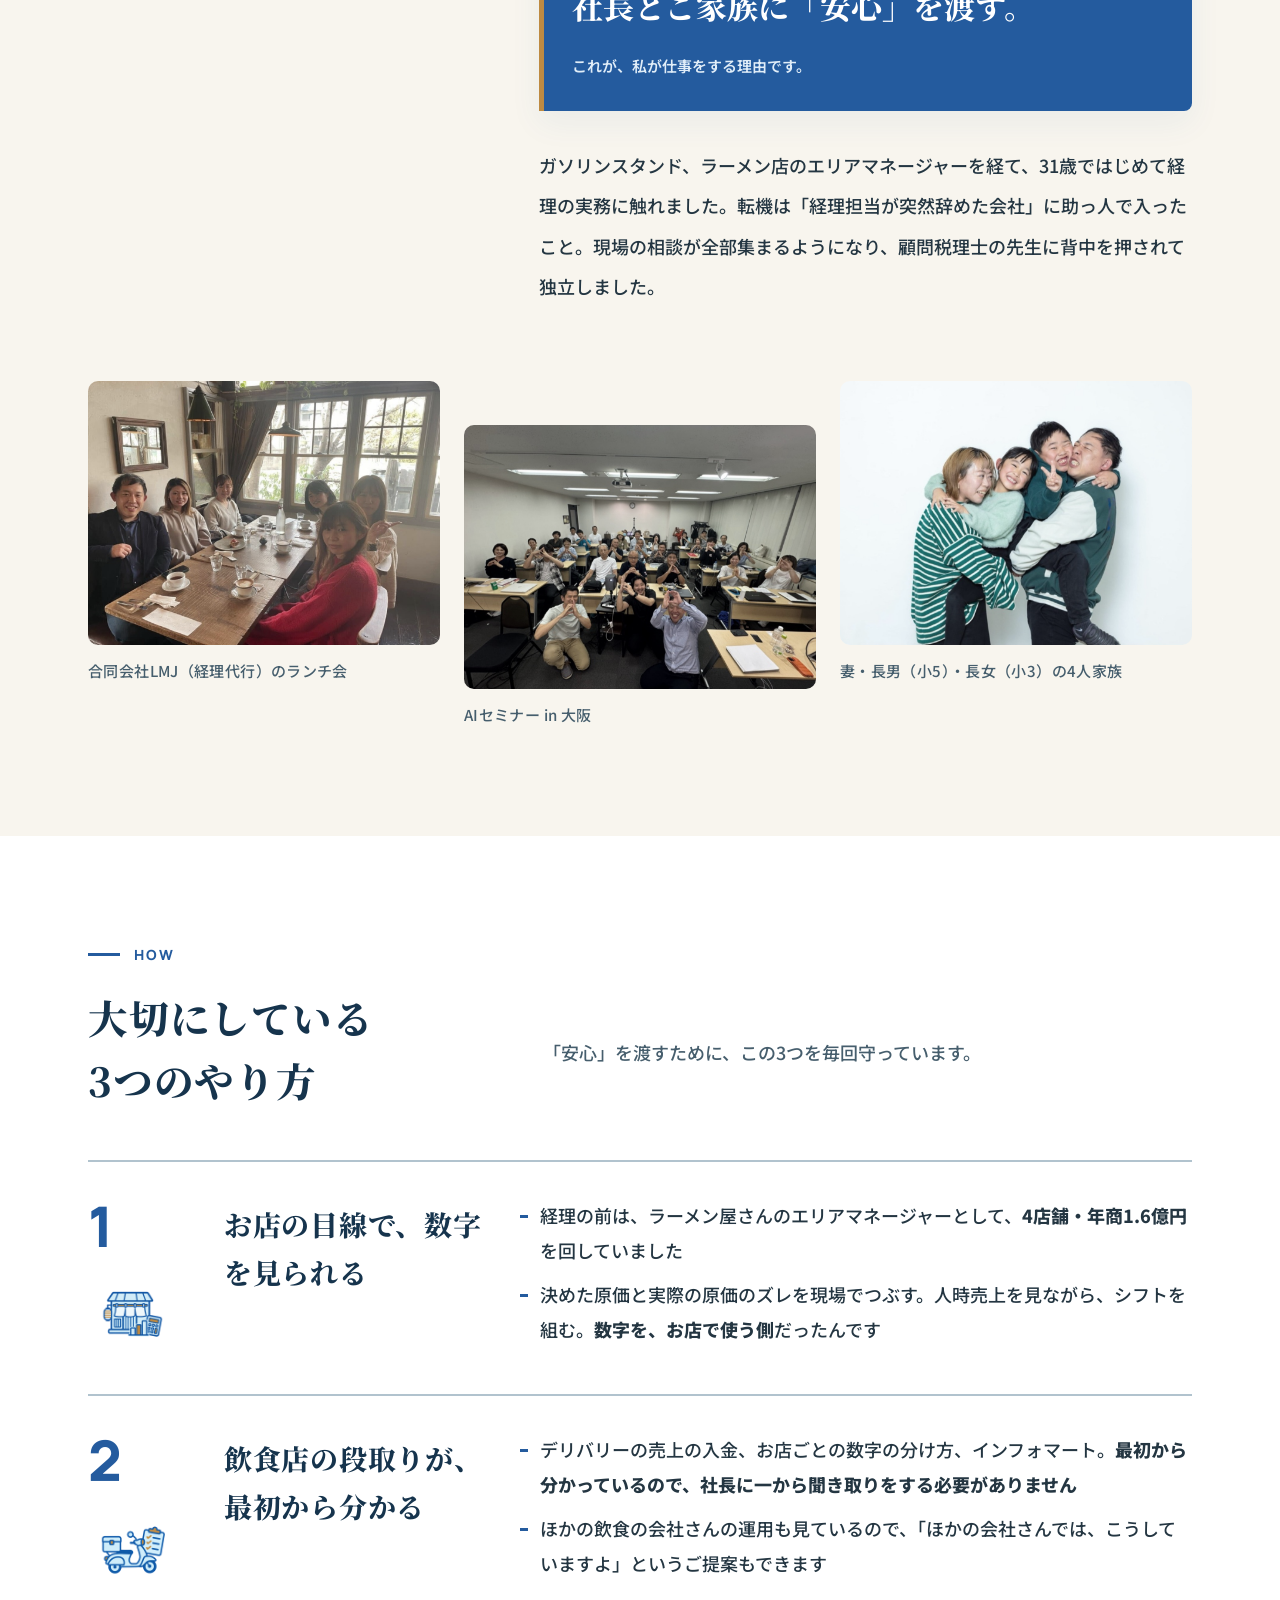
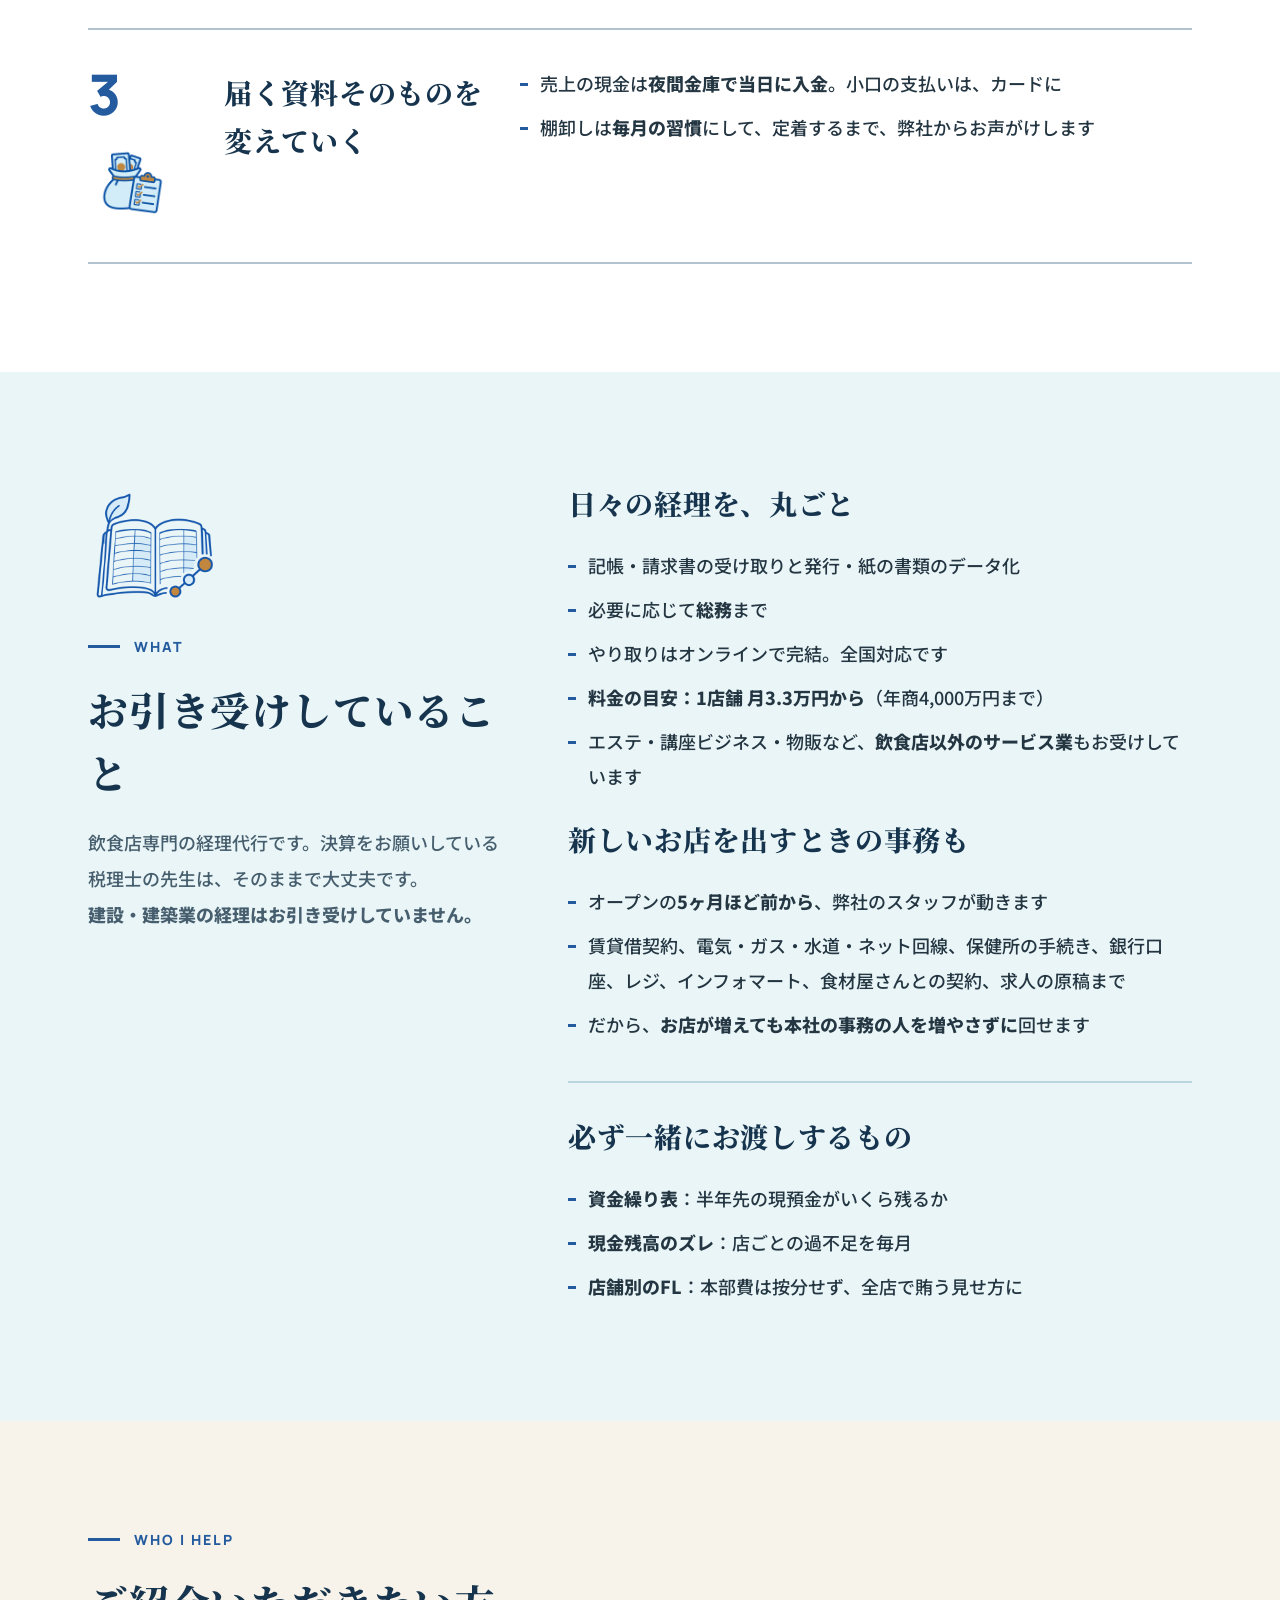
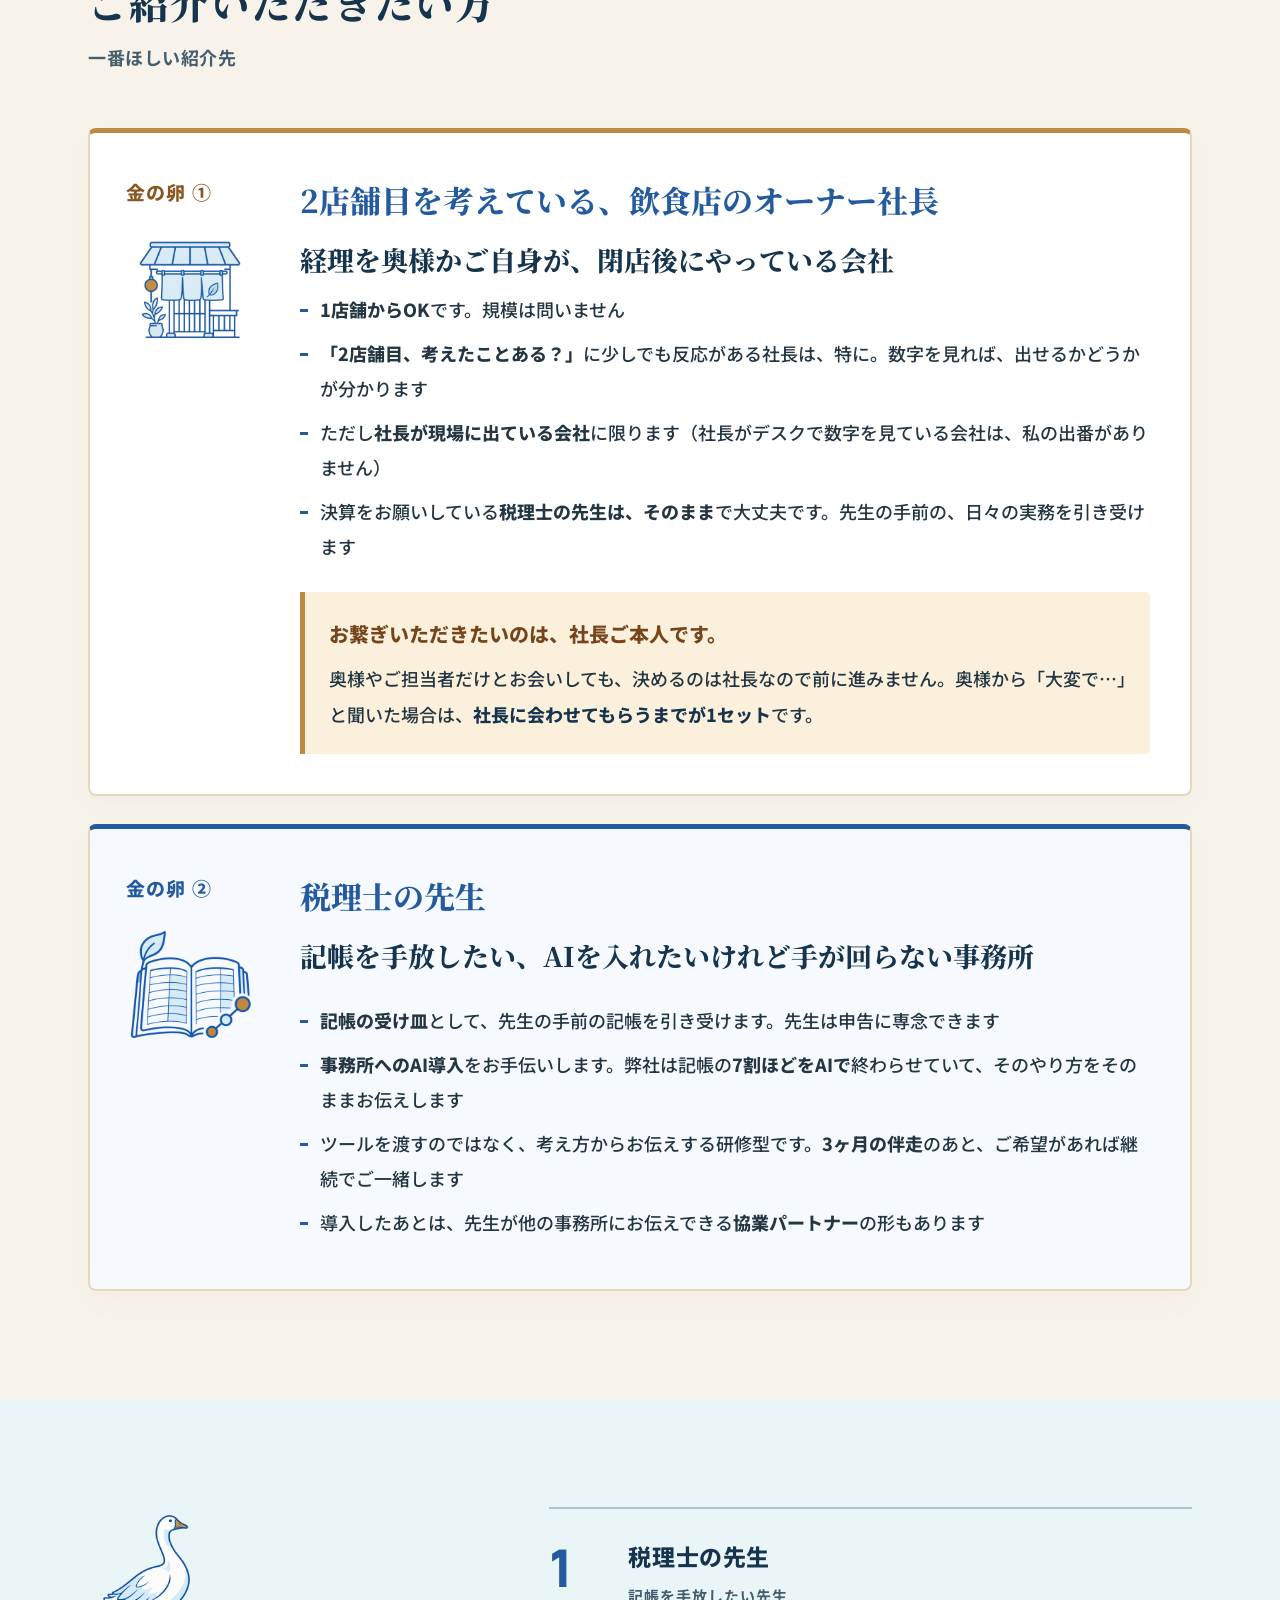
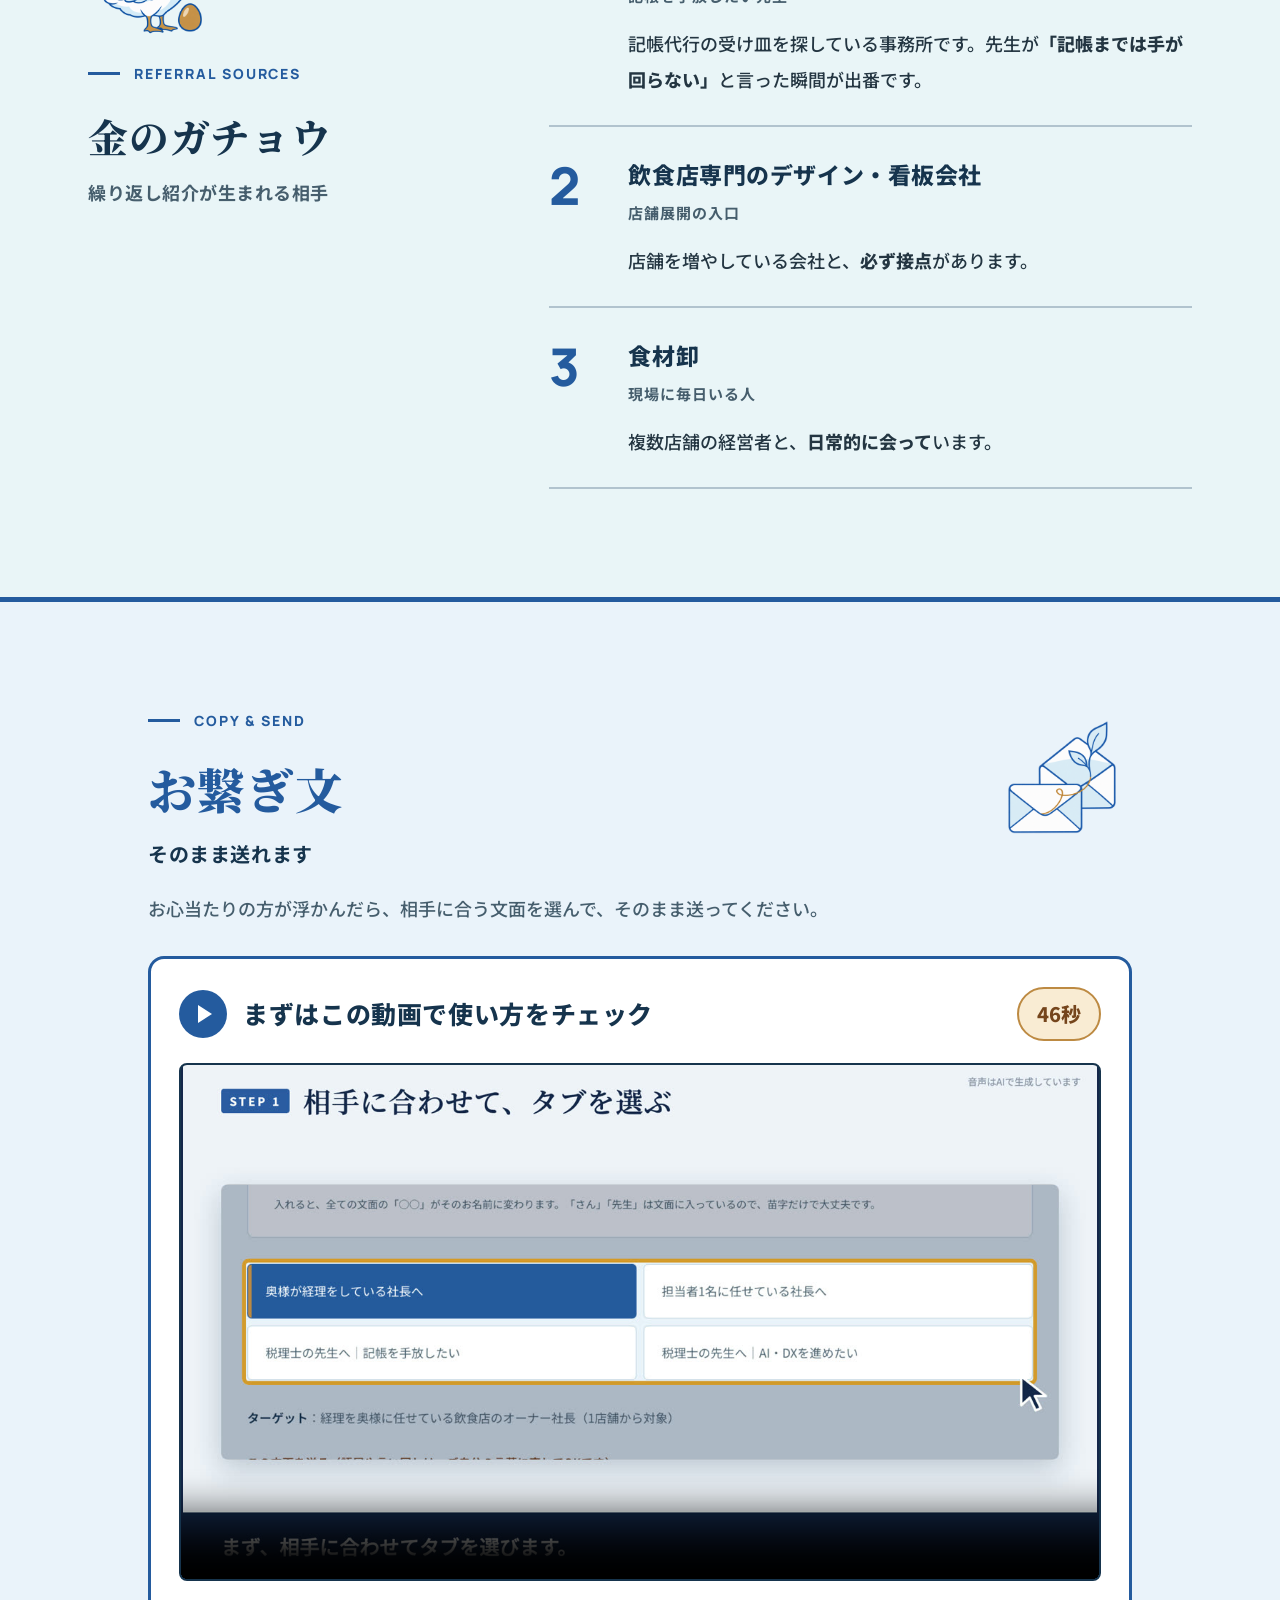
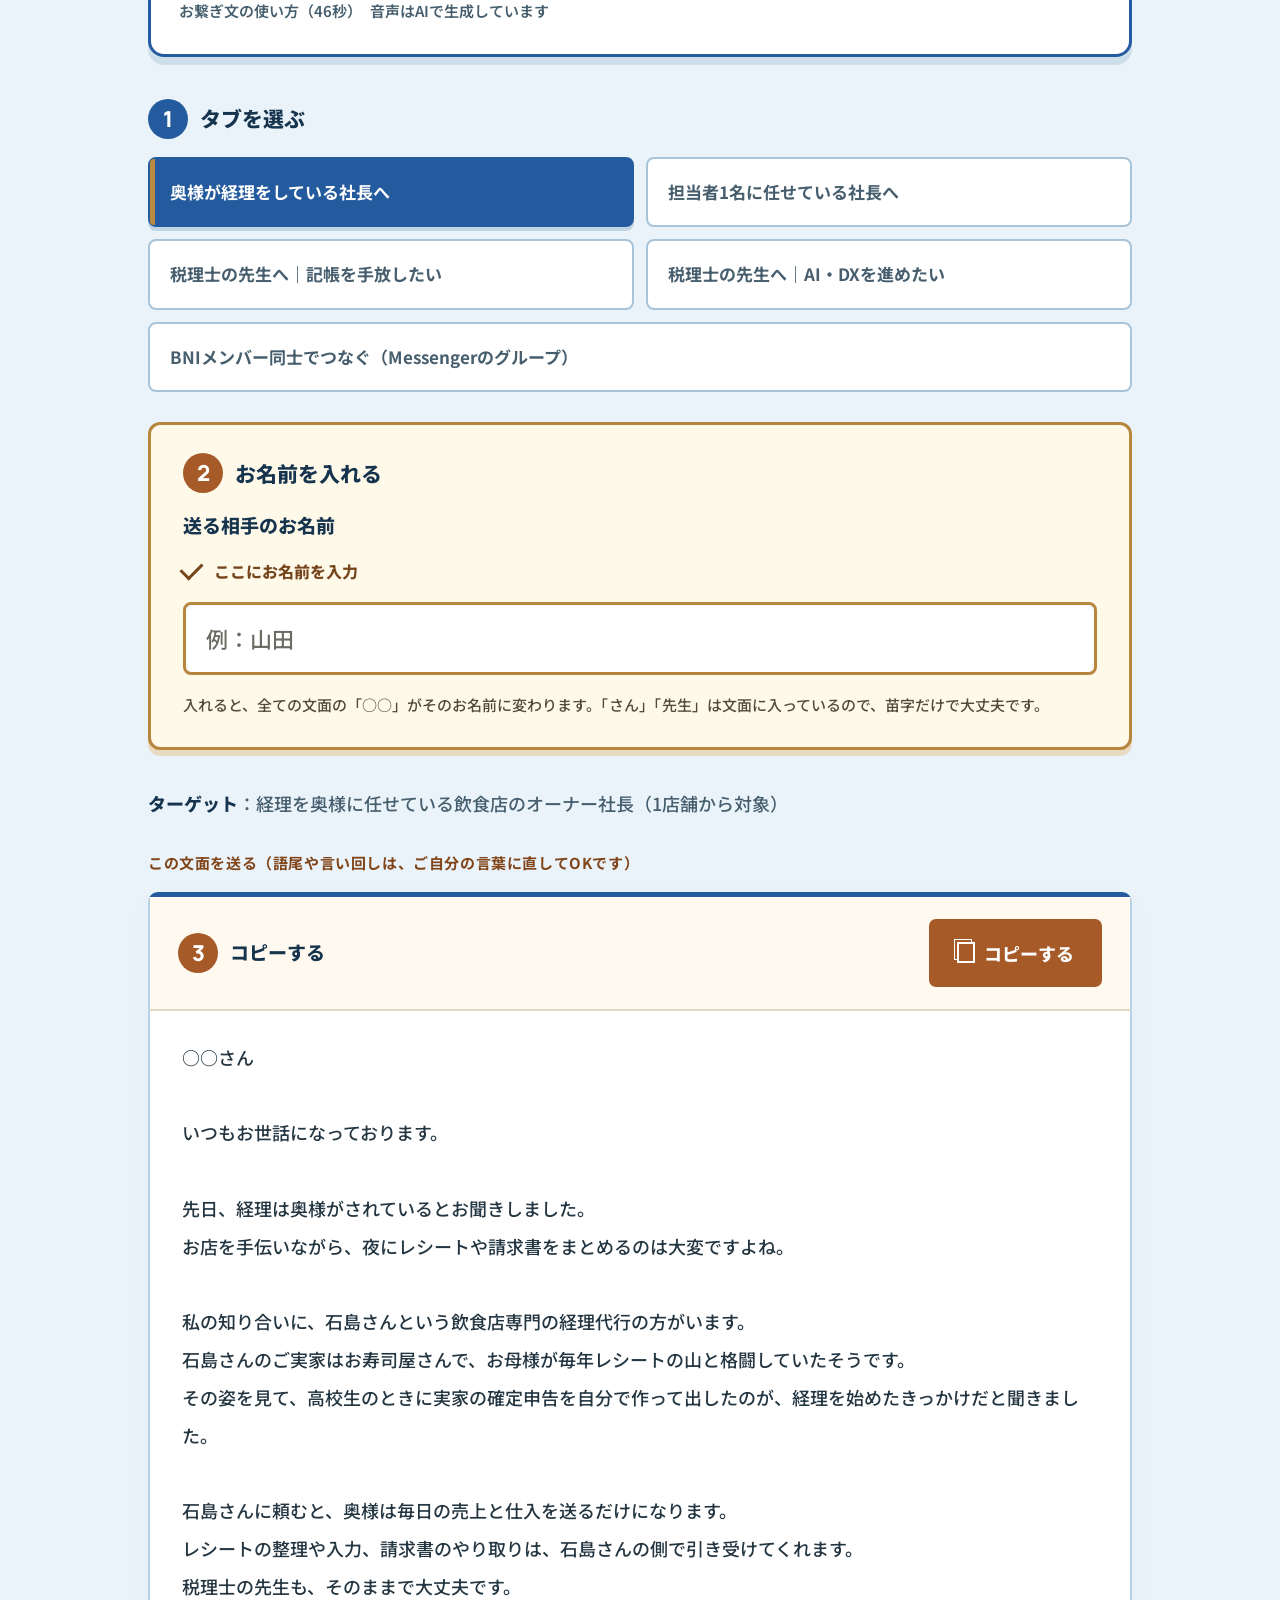
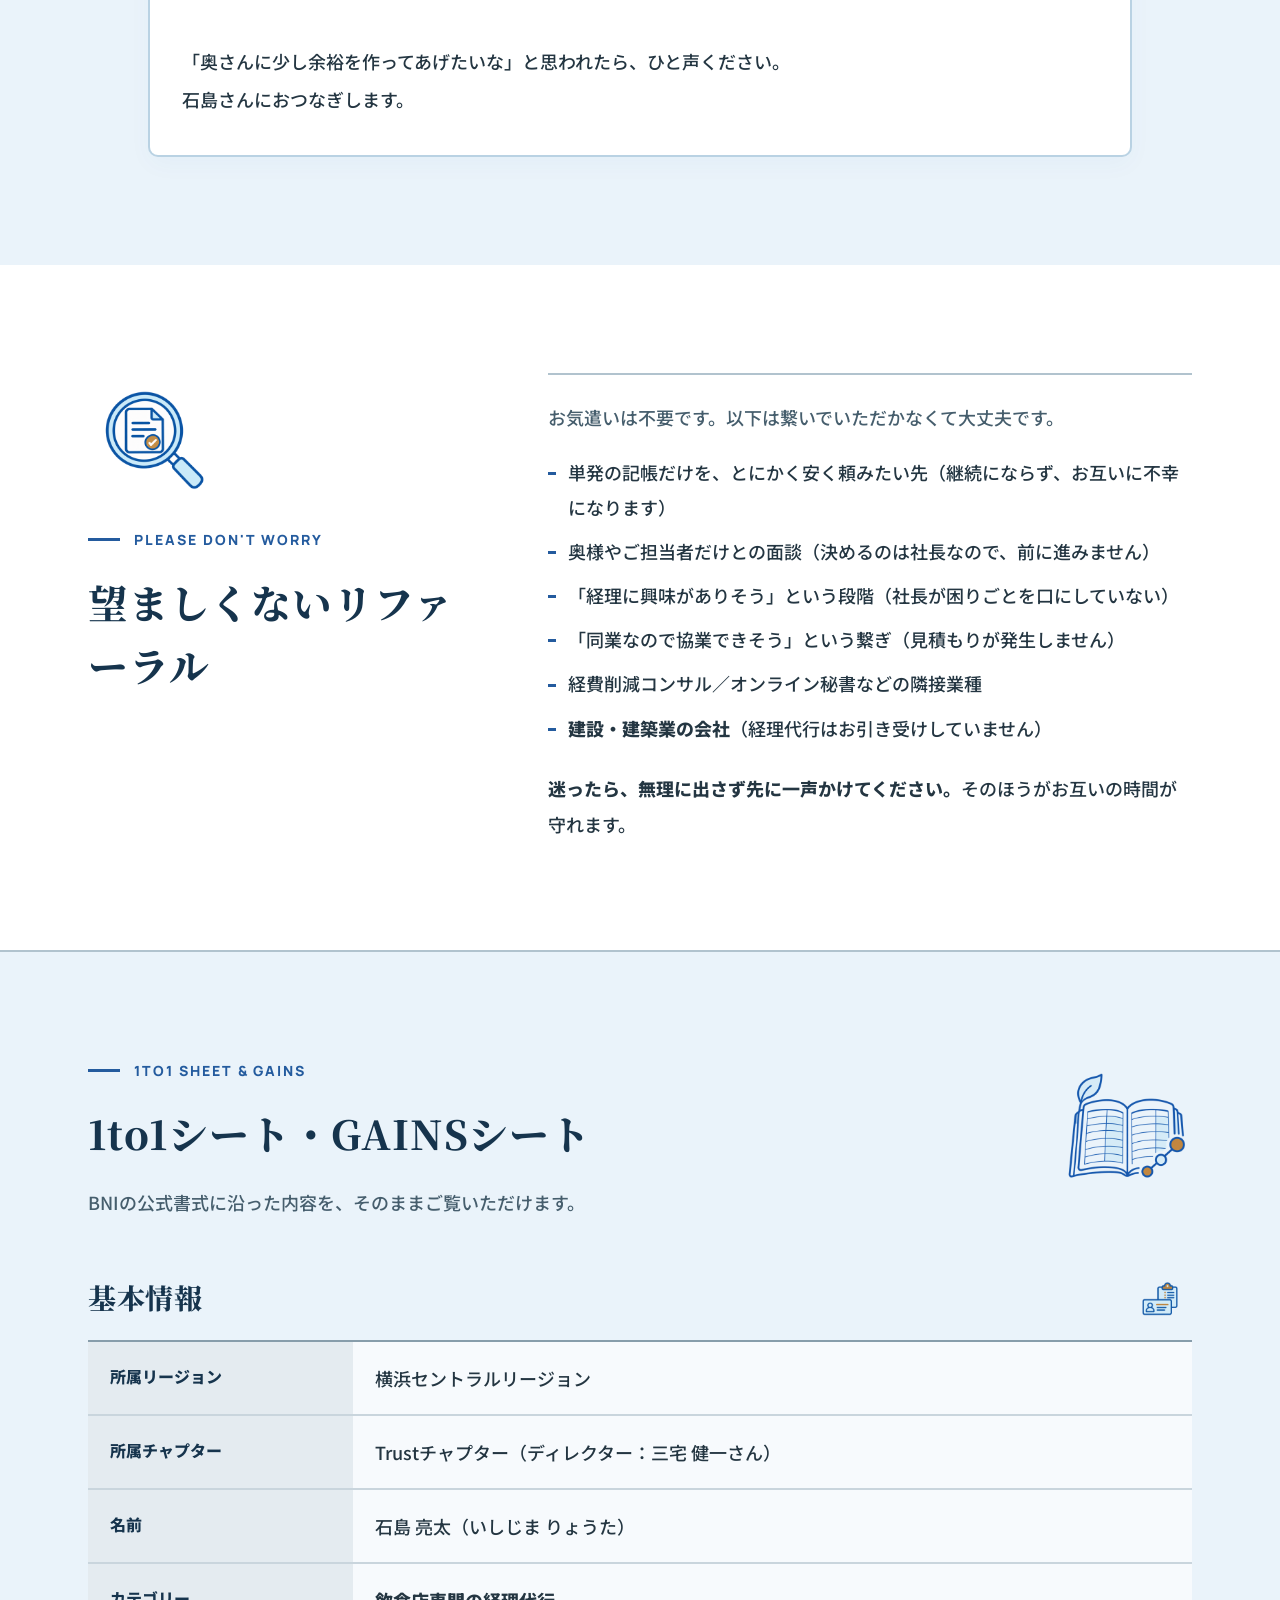
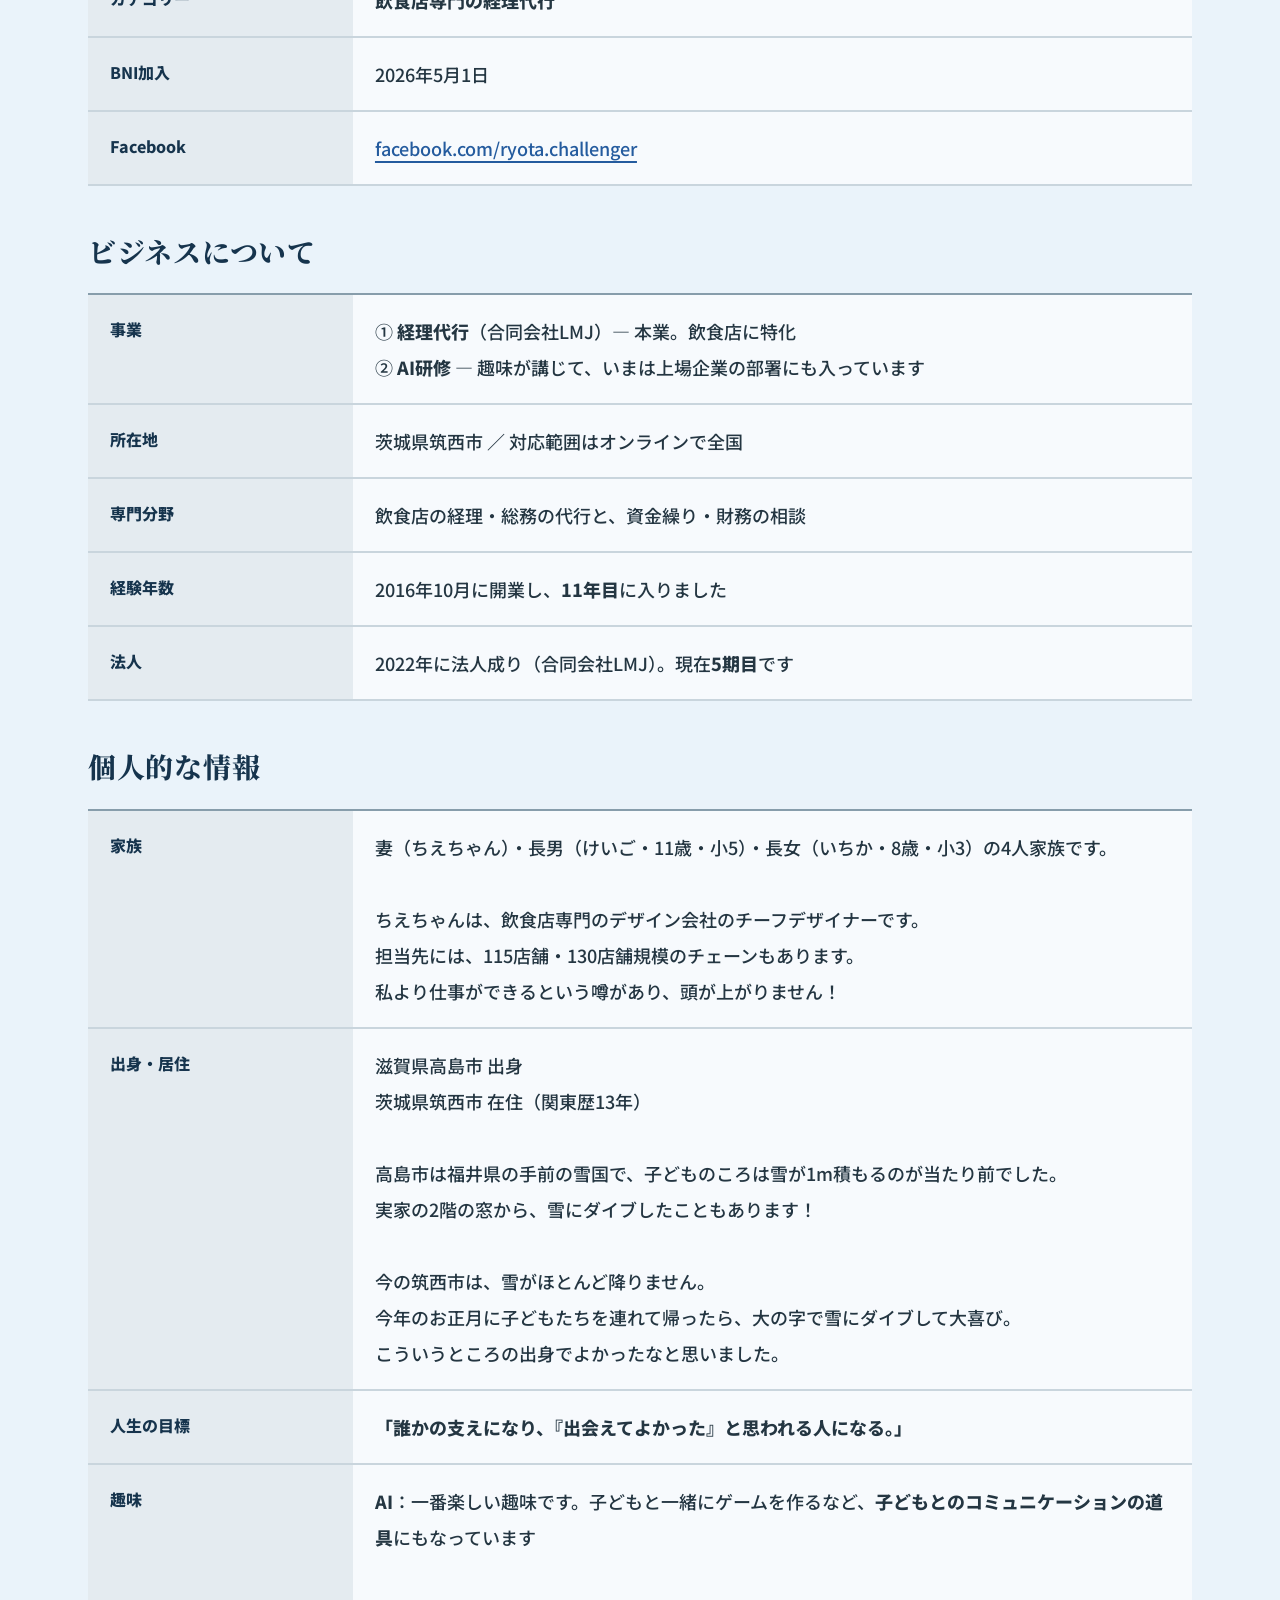
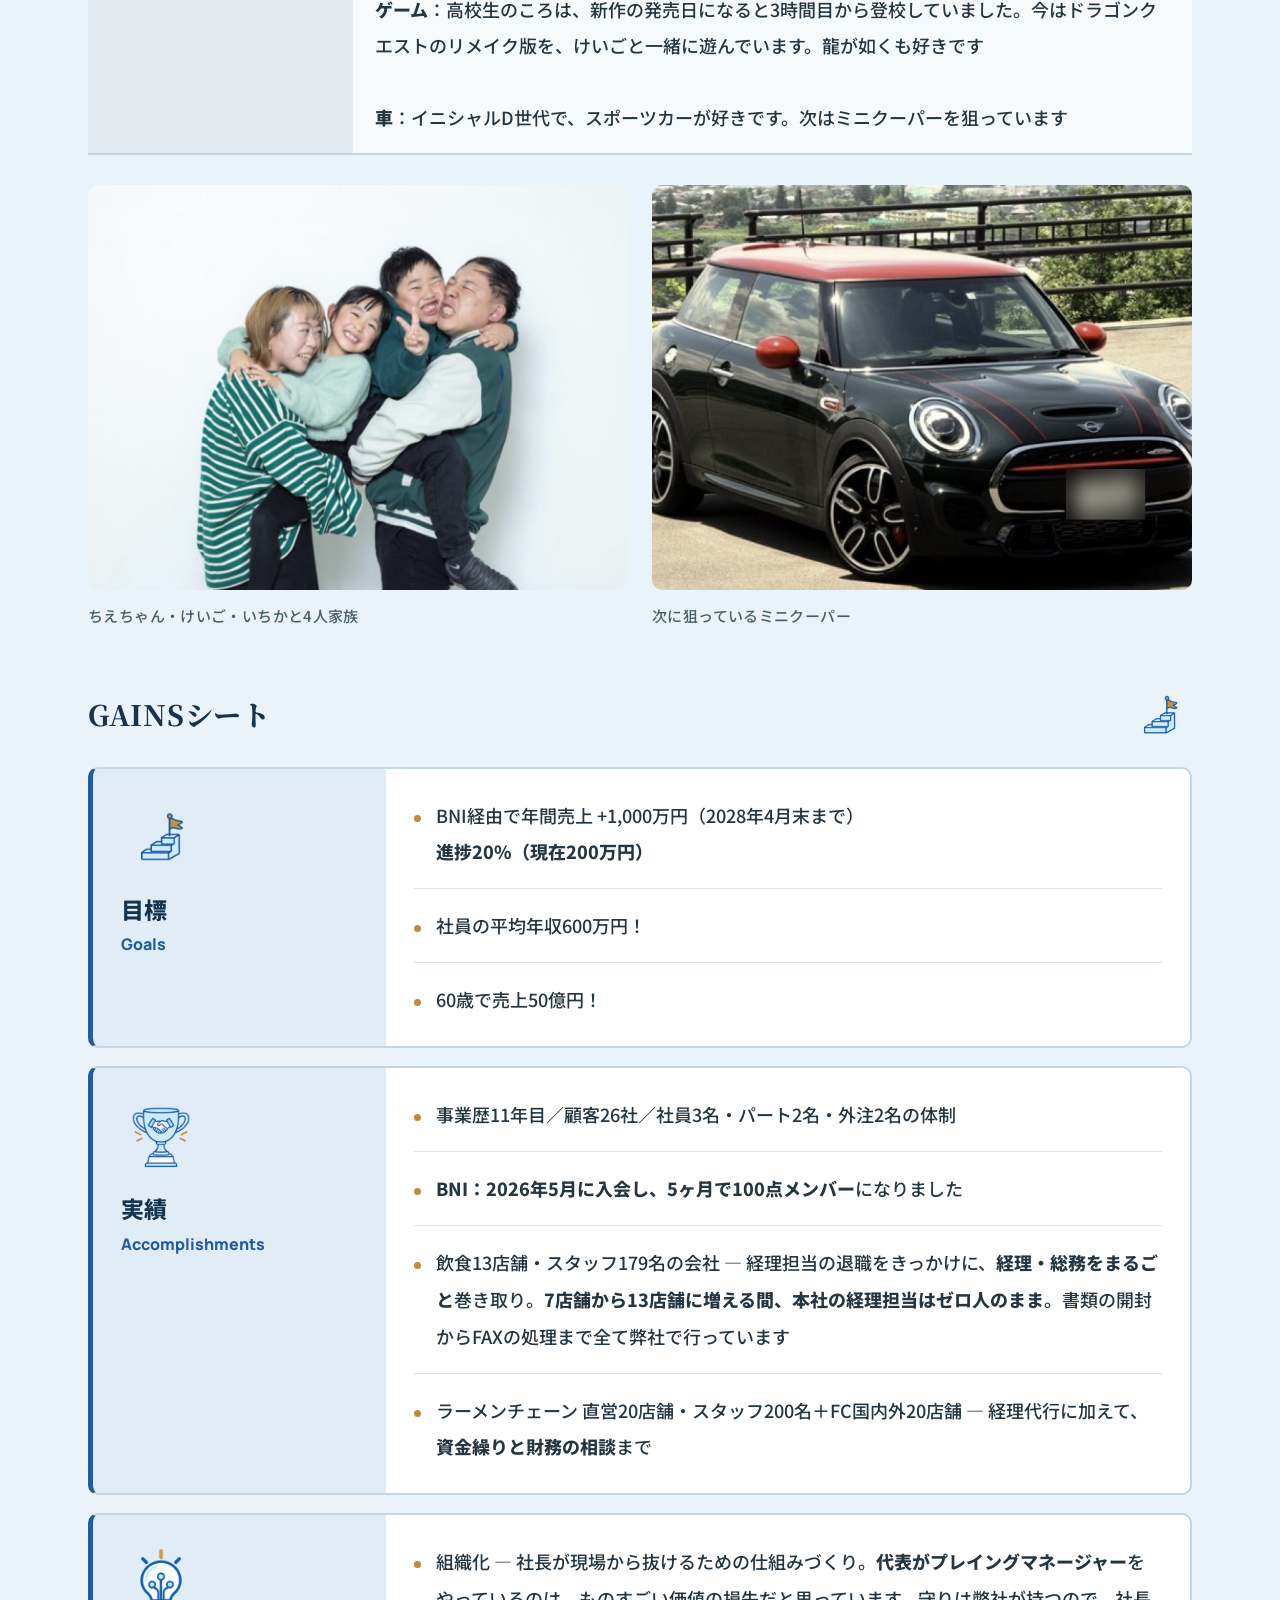
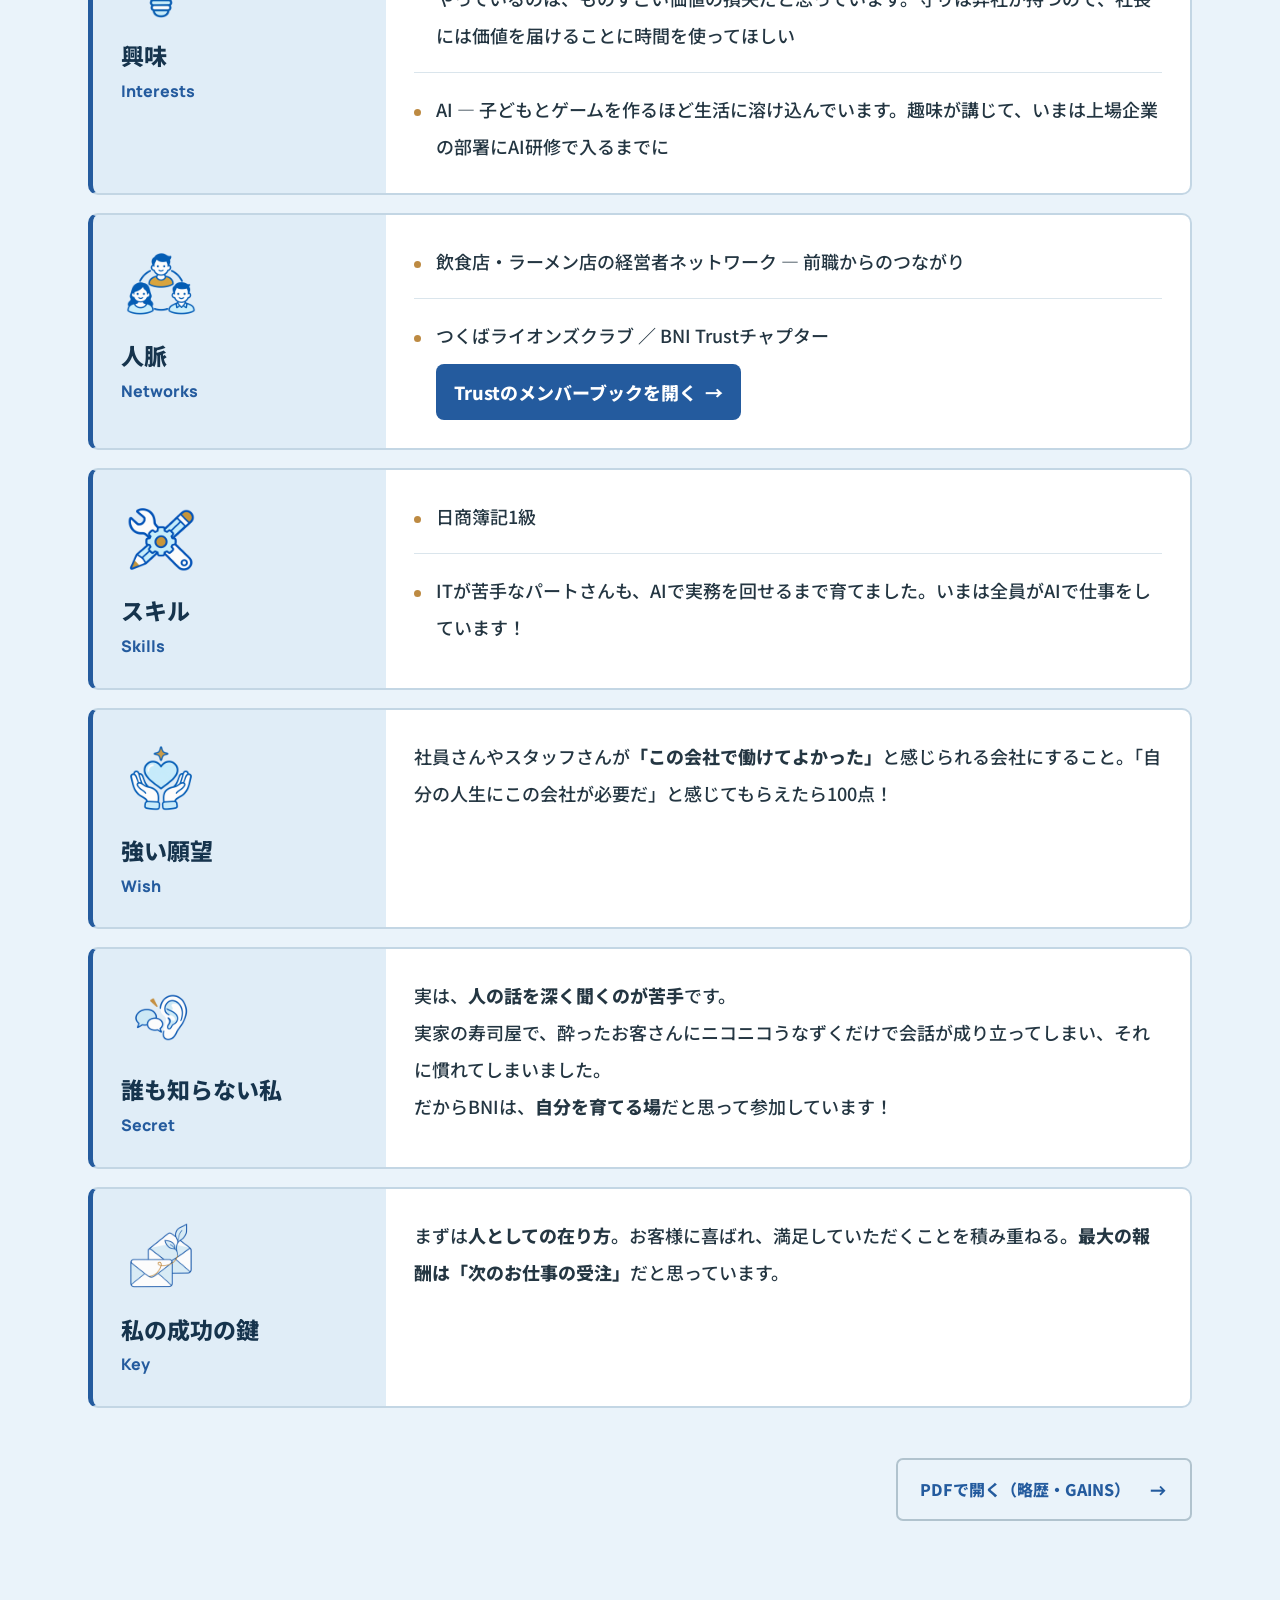
==== commit 6b697307: "fix: お引き受けしていることからmeeo（口コミAIツール）の記載を削除 Co-Authored-By: Claude Opus 5.5 <noreply@anthropic.com>" ====
--- a/index.html
+++ b/index.html
@@ -789,7 +789,7 @@
     <div class="grid2">
       <div class="card rv"><h3>日々の経理を、丸ごと</h3><ul class="clean"><li>記帳・請求書の受け取りと発行・紙の書類のデータ化</li><li>必要に応じて<b>総務</b>まで</li><li>やり取りはオンラインで完結。全国対応です</li><li><b>料金の目安：1店舗 月3.3万円から</b>（年商4,000万円まで）</li><li>エステ・講座ビジネス・物販など、<b>飲食店以外のサービス業</b>もお受けしています</li></ul>
         <h3 style="margin-top:22px">新しいお店を出すときの事務も</h3><ul class="clean"><li>オープンの<b>5ヶ月ほど前から</b>、弊社のスタッフが動きます</li><li>賃貸借契約、電気・ガス・水道・ネット回線、保健所の手続き、銀行口座、レジ、インフォマート、食材屋さんとの契約、求人の原稿まで</li><li>だから、<b>お店が増えても本社の事務の人を増やさずに</b>回せます</li></ul></div>
-      <div class="card rv d1"><h3>必ず一緒にお渡しするもの</h3><ul class="clean"><li><b>Google口コミが増えやすくなるAIツール「<a href="https://meeo.jp/" target="_blank" rel="noopener">meeo（ミーオ）</a>」</b>：月3.3万円のプランに付けています。来店されたお客様がQRコードからかんたんなアンケートに答えると、その回答をもとに、AIが口コミ文章の作成をお手伝いします。経理だけでなく<b>売上を上げる施策</b>もセットでお渡しします</li><li><b>資金繰り表</b>：半年先の現預金がいくら残るか</li><li><b>現金残高のズレ</b>：店ごとの過不足を毎月</li><li><b>店舗別のFL</b>：本部費は按分せず、全店で賄う見せ方に</li></ul></div>
+      <div class="card rv d1"><h3>必ず一緒にお渡しするもの</h3><ul class="clean"><li><b>資金繰り表</b>：半年先の現預金がいくら残るか</li><li><b>現金残高のズレ</b>：店ごとの過不足を毎月</li><li><b>店舗別のFL</b>：本部費は按分せず、全店で賄う見せ方に</li></ul></div>
     </div>
   </div>
 </section>
